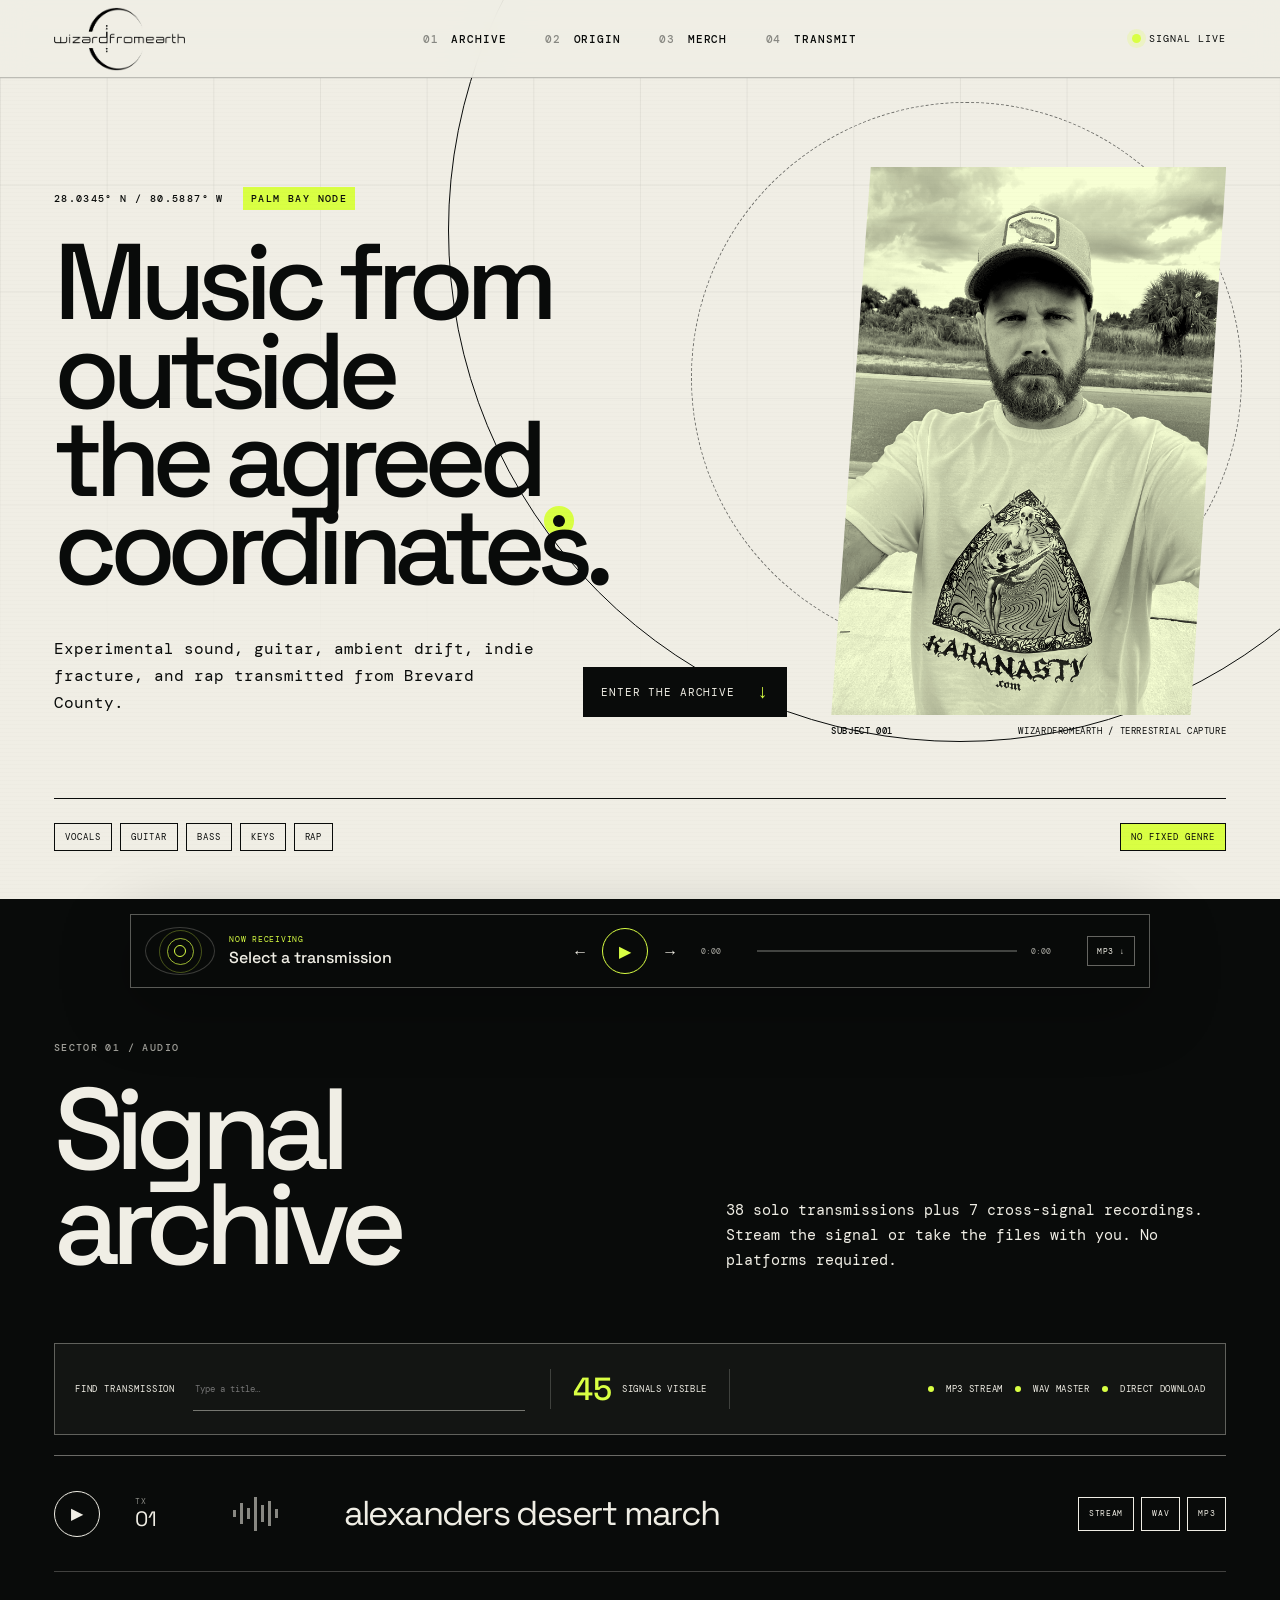
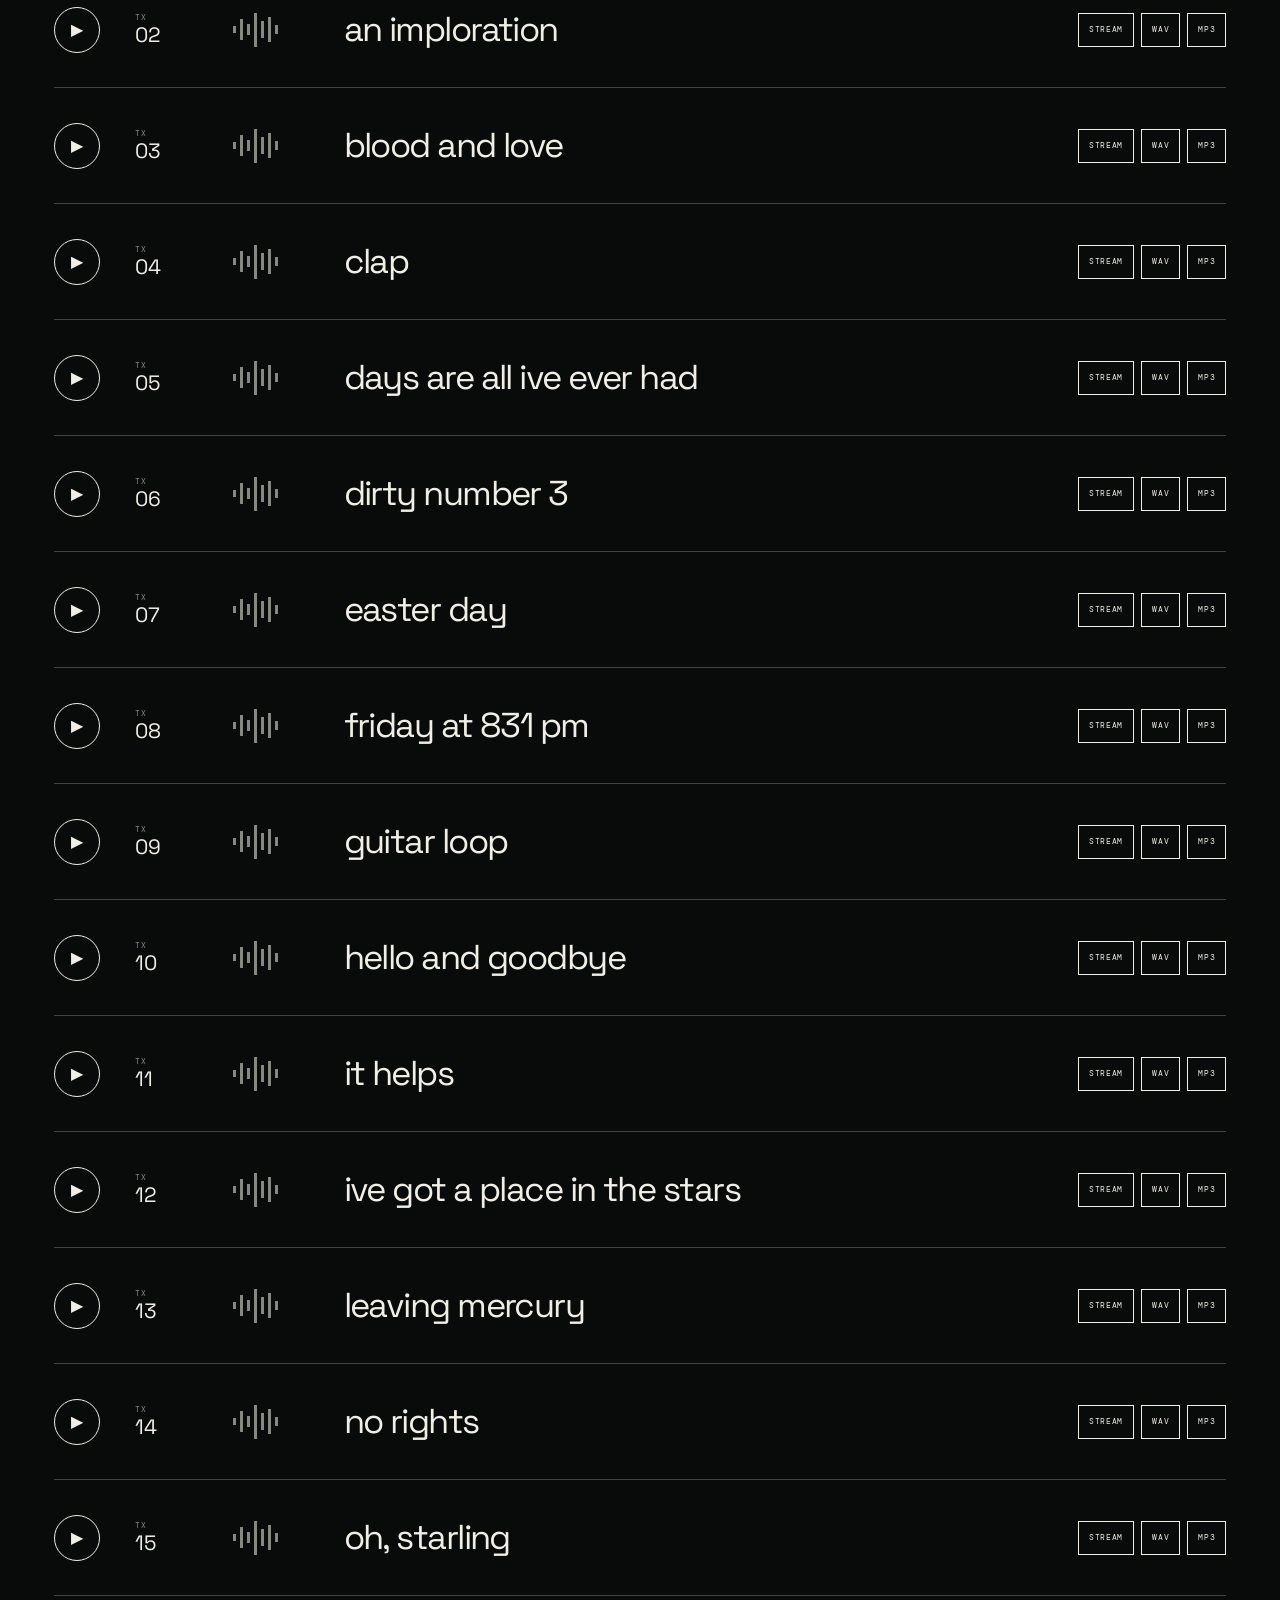
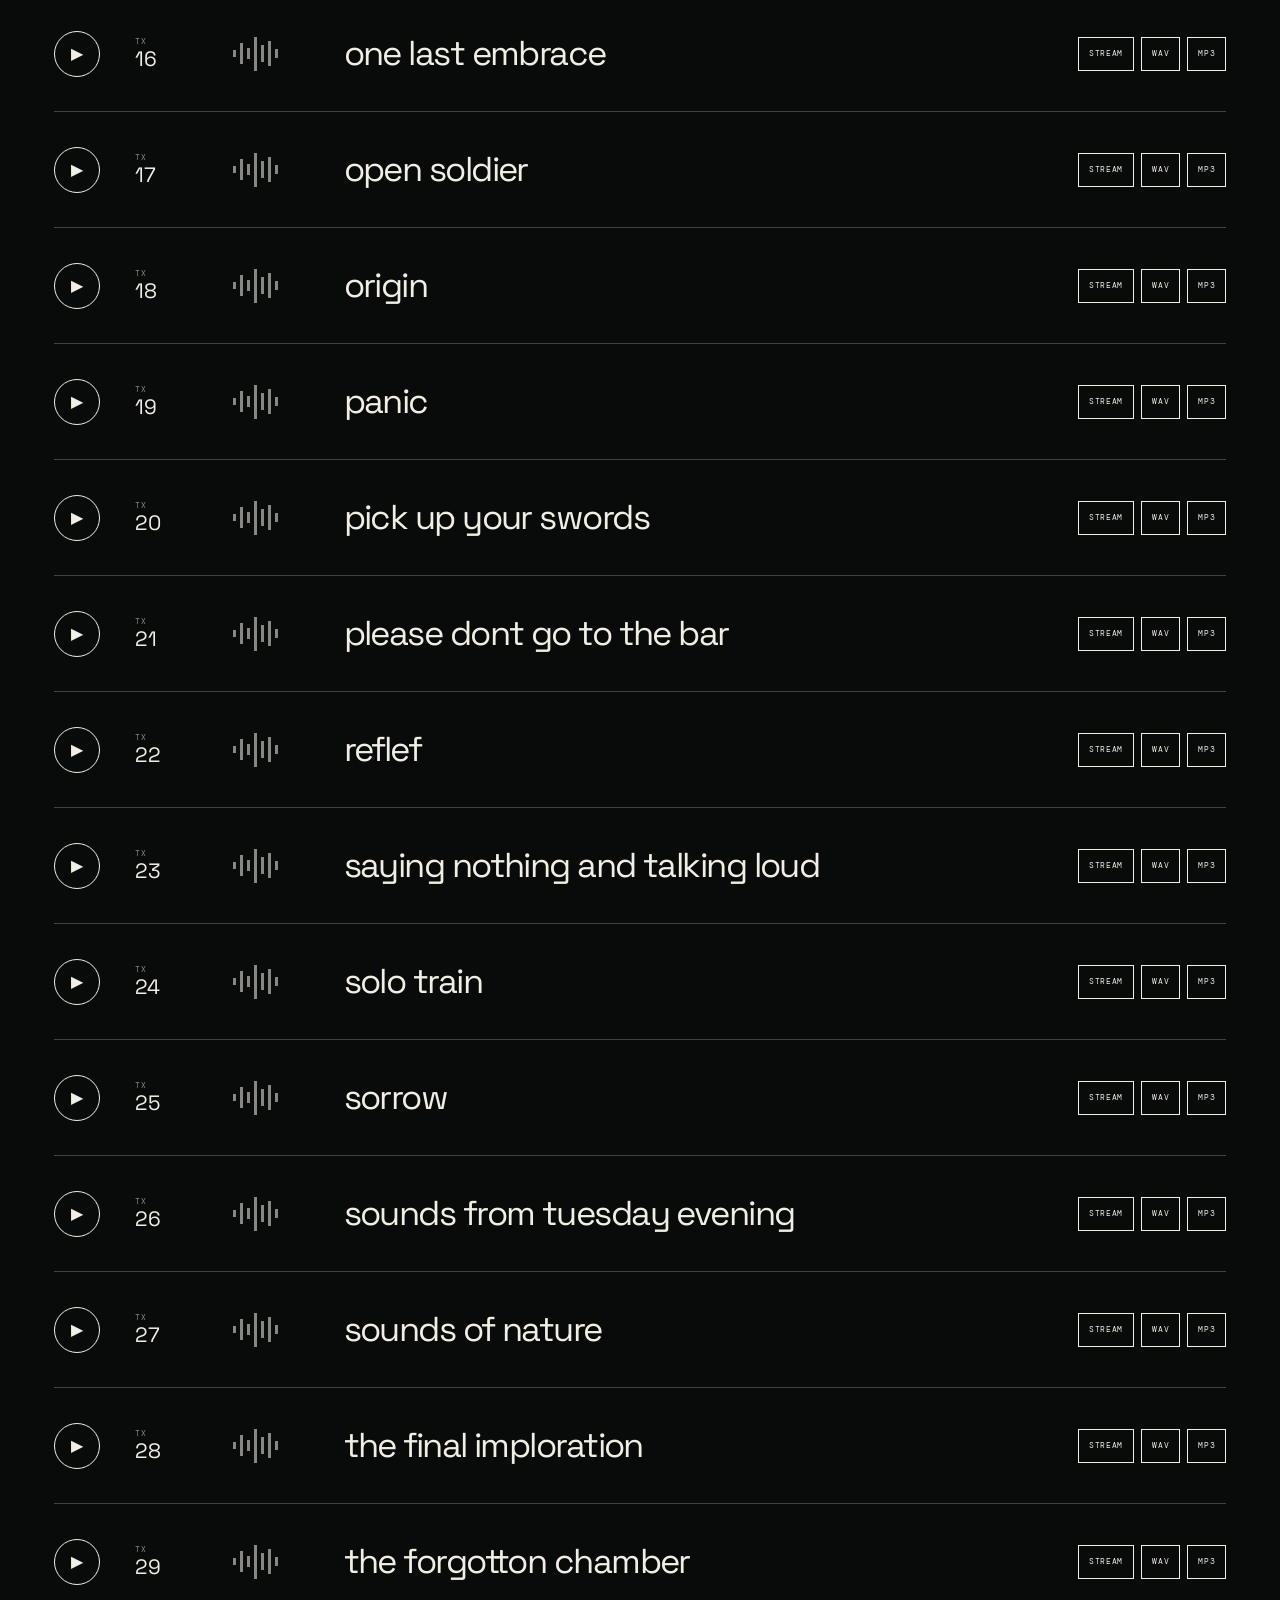
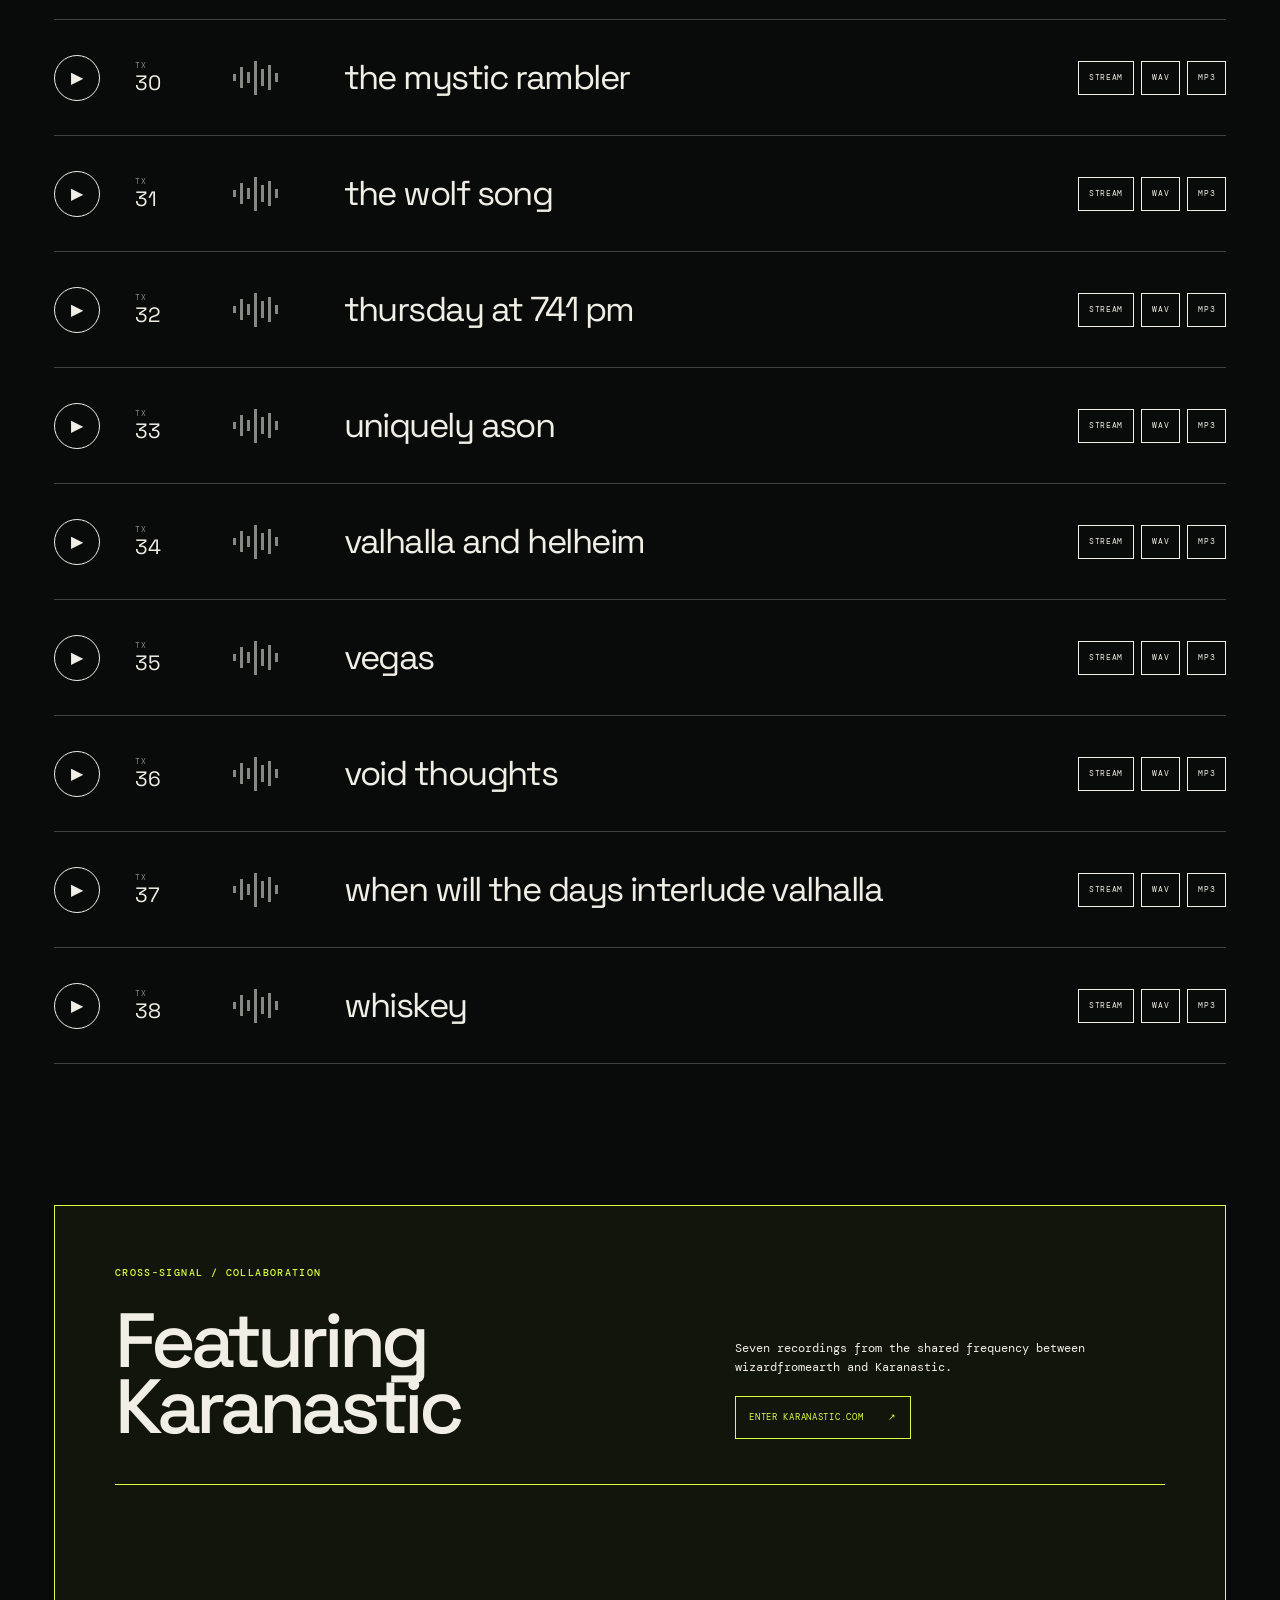
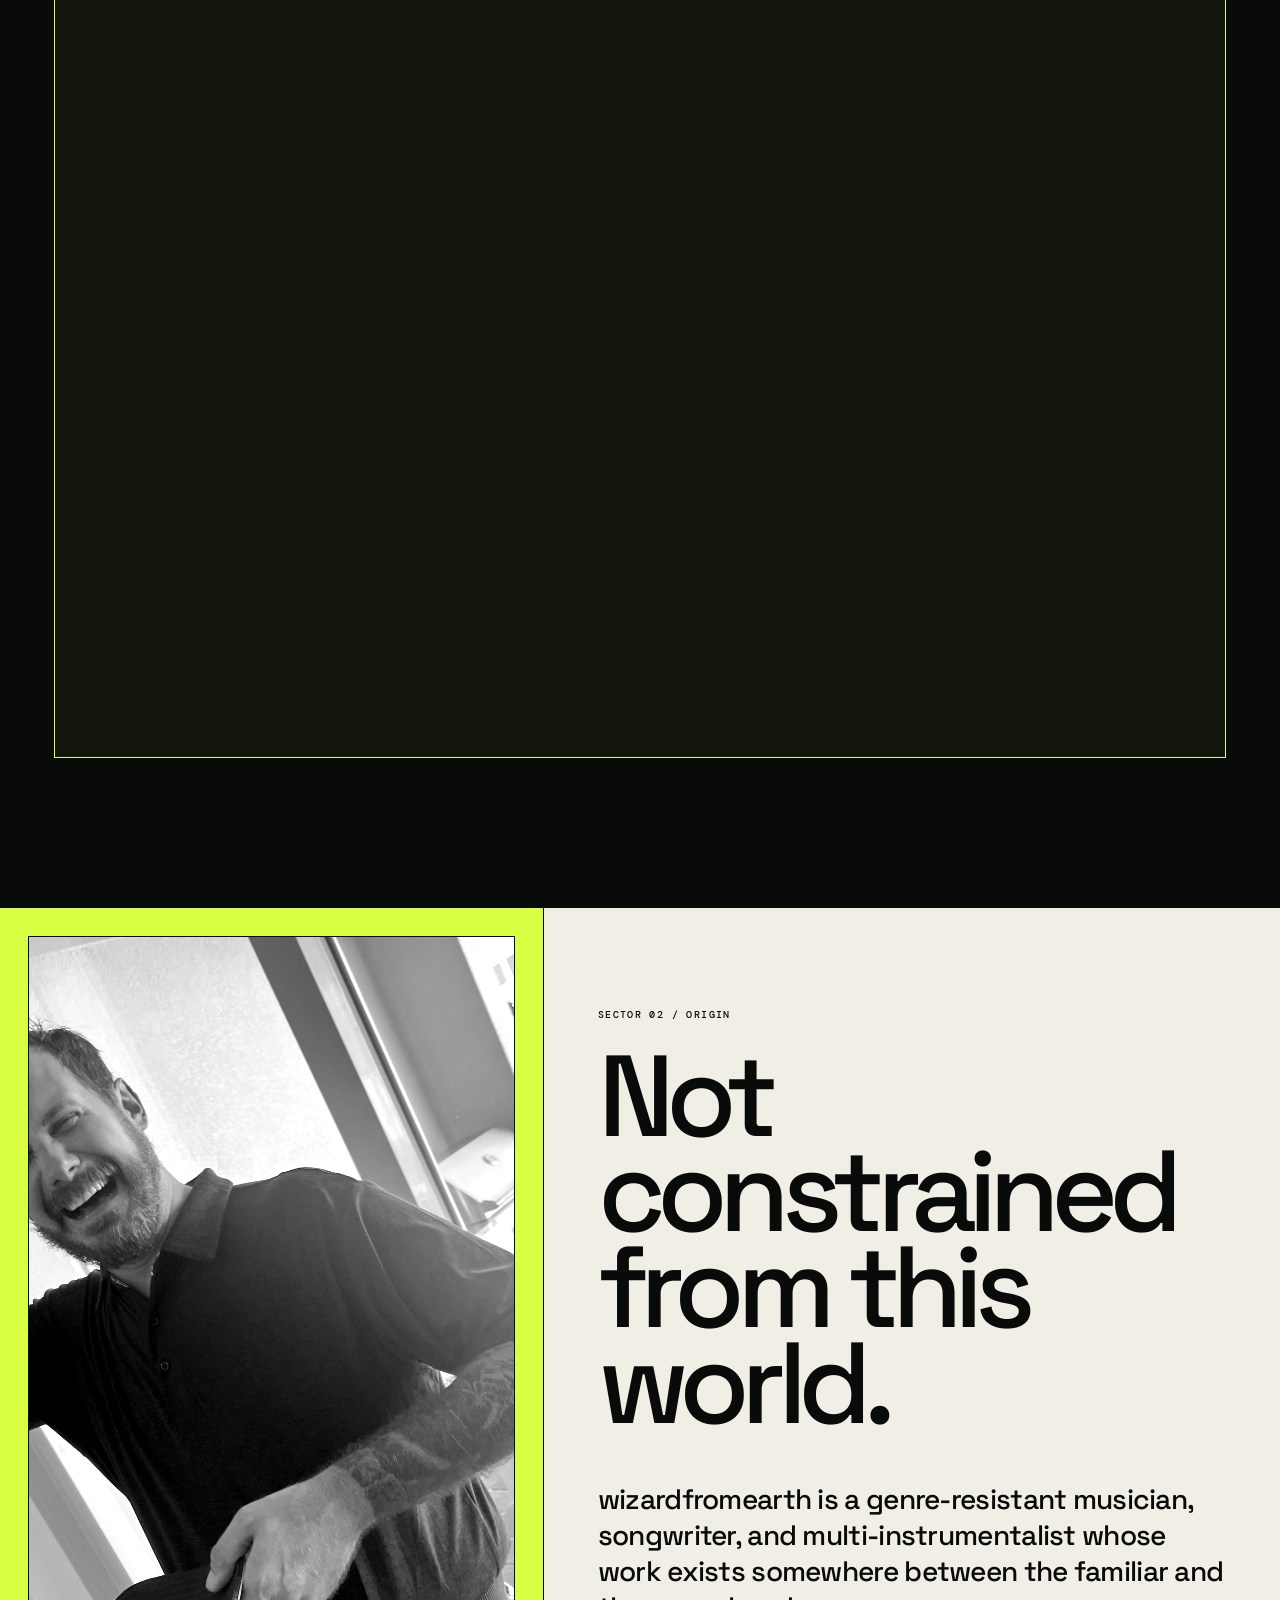
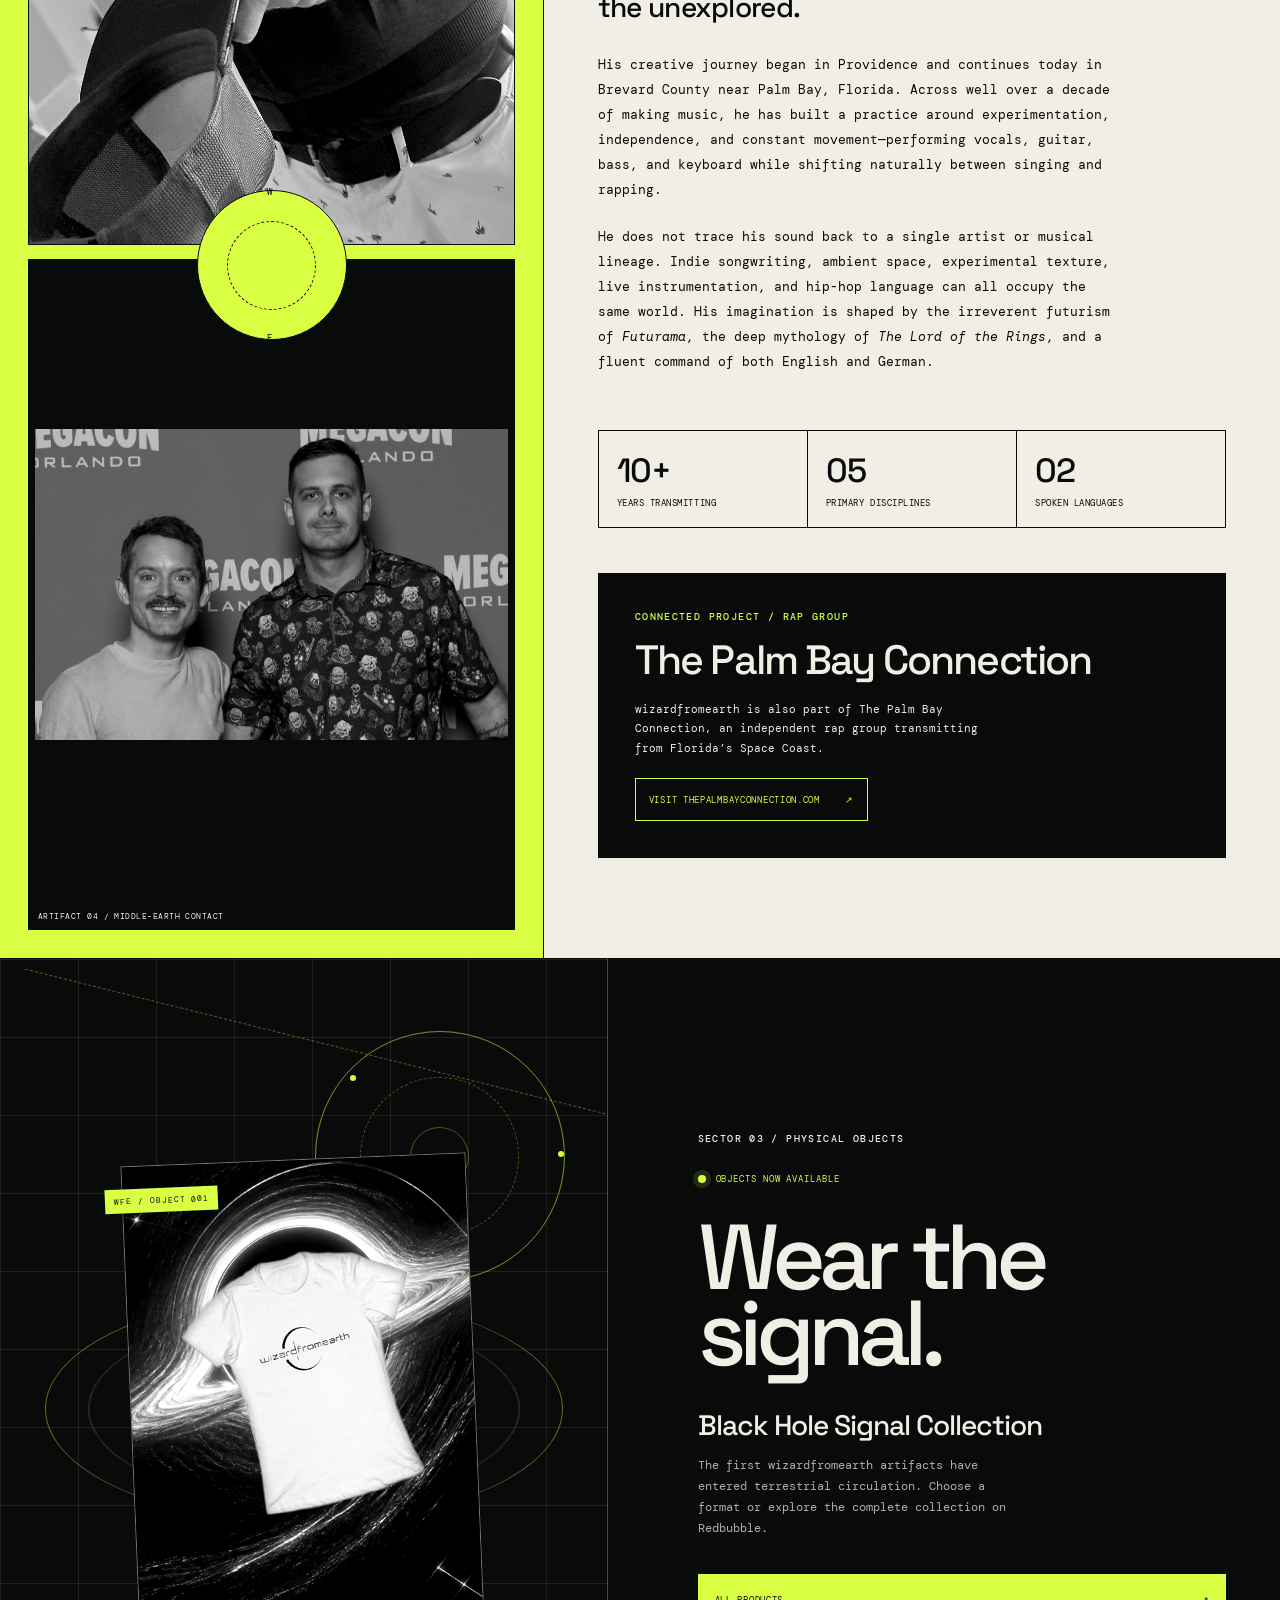
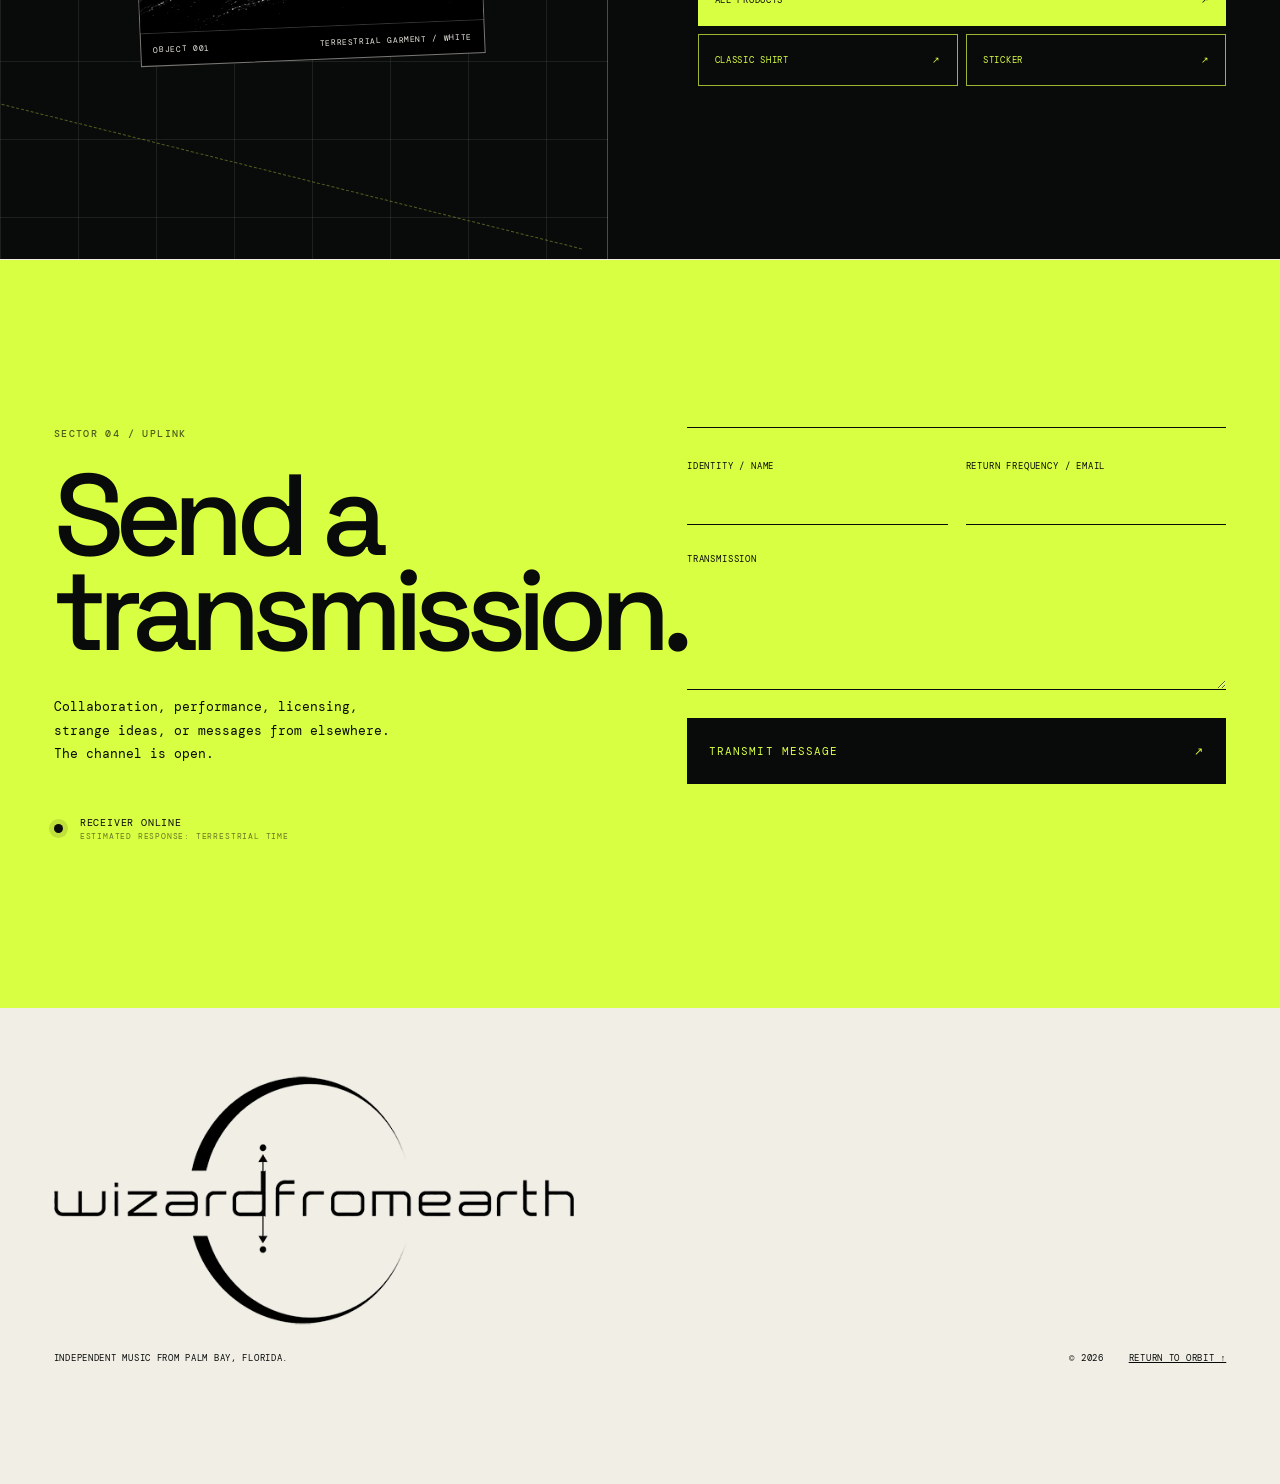
==== index.html @ 537a3ec0 "Add responsive mobile navigation" ====
<!doctype html>
<html lang="en">
<head>
  <meta charset="utf-8">
  <meta name="viewport" content="width=device-width, initial-scale=1">
  <title>wizardfromearth — Orbital Transmission Archive</title>
  <meta name="description" content="The official music archive of wizardfromearth. Stream and download experimental, indie, ambient, rock, and rap music from Palm Bay, Florida.">
  <meta name="theme-color" content="#d9ff43">
  <meta property="og:type" content="website">
  <meta property="og:title" content="wizardfromearth — Orbital Transmission Archive">
  <meta property="og:description" content="Experimental signals from Palm Bay. Stream and download the complete independent music archive.">
  <meta property="og:image" content="https://wizardfromearth.com/og.png">
  <meta property="og:image:width" content="1736">
  <meta property="og:image:height" content="906">
  <meta name="twitter:card" content="summary_large_image">
  <meta name="twitter:title" content="wizardfromearth — Orbital Transmission Archive">
  <meta name="twitter:description" content="Experimental signals from Palm Bay. Stream and download the complete independent music archive.">
  <meta name="twitter:image" content="https://wizardfromearth.com/og.png">
  <link rel="icon" href="logo/wizardfromearth-logo-blk.webp" type="image/webp">
  <link rel="preconnect" href="https://fonts.googleapis.com">
  <link rel="preconnect" href="https://fonts.gstatic.com" crossorigin>
  <link href="https://fonts.googleapis.com/css2?family=DM+Mono:wght@300;400;500&family=Space+Grotesk:wght@400;500;600&display=swap" rel="stylesheet">
  <link rel="stylesheet" href="assets/style.css?v=20260809-3">
  <script type="application/ld+json">{
  "@context": "https://schema.org",
  "@graph": [
    {
      "@type": "MusicGroup",
      "@id": "https://wizardfromearth.com/#artist",
      "name": "wizardfromearth",
      "url": "https://wizardfromearth.com",
      "logo": "https://wizardfromearth.com/logo/wizardfromearth-logo-blk.webp",
      "genre": [
        "Experimental",
        "Indie",
        "Ambient",
        "Rap",
        "Rock"
      ],
      "foundingLocation": {
        "@type": "Place",
        "name": "Providence"
      },
      "location": {
        "@type": "Place",
        "name": "Palm Bay, Florida"
      },
      "subjectOf": [
        {
          "@type": "MusicRecording",
          "name": "Alexanders Desert March",
          "url": "https://wizardfromearth.com/#track-alexanders-desert-march",
          "byArtist": {
            "@id": "https://wizardfromearth.com/#artist"
          },
          "audio": {
            "@type": "AudioObject",
            "contentUrl": "https://wizardfromearth.com/music/alexanders-desert-march.mp3",
            "encodingFormat": "audio/mpeg"
          }
        },
        {
          "@type": "MusicRecording",
          "name": "An Imploration",
          "url": "https://wizardfromearth.com/#track-an-imploration",
          "byArtist": {
            "@id": "https://wizardfromearth.com/#artist"
          },
          "audio": {
            "@type": "AudioObject",
            "contentUrl": "https://wizardfromearth.com/music/an-imploration.mp3",
            "encodingFormat": "audio/mpeg"
          }
        },
        {
          "@type": "MusicRecording",
          "name": "Blood And Love",
          "url": "https://wizardfromearth.com/#track-blood-and-love",
          "byArtist": {
            "@id": "https://wizardfromearth.com/#artist"
          },
          "audio": {
            "@type": "AudioObject",
            "contentUrl": "https://wizardfromearth.com/music/blood-and-love.mp3",
            "encodingFormat": "audio/mpeg"
          }
        },
        {
          "@type": "MusicRecording",
          "name": "Clap",
          "url": "https://wizardfromearth.com/#track-clap",
          "byArtist": {
            "@id": "https://wizardfromearth.com/#artist"
          },
          "audio": {
            "@type": "AudioObject",
            "contentUrl": "https://wizardfromearth.com/music/clap.mp3",
            "encodingFormat": "audio/mpeg"
          }
        },
        {
          "@type": "MusicRecording",
          "name": "Days Are All Ive Ever Had",
          "url": "https://wizardfromearth.com/#track-days-are-all-ive-ever-had",
          "byArtist": {
            "@id": "https://wizardfromearth.com/#artist"
          },
          "audio": {
            "@type": "AudioObject",
            "contentUrl": "https://wizardfromearth.com/music/days-are-all-ive-ever-had.mp3",
            "encodingFormat": "audio/mpeg"
          }
        },
        {
          "@type": "MusicRecording",
          "name": "Dirty Number 3",
          "url": "https://wizardfromearth.com/#track-dirty-number-3",
          "byArtist": {
            "@id": "https://wizardfromearth.com/#artist"
          },
          "audio": {
            "@type": "AudioObject",
            "contentUrl": "https://wizardfromearth.com/music/dirty-number-3.mp3",
            "encodingFormat": "audio/mpeg"
          }
        },
        {
          "@type": "MusicRecording",
          "name": "Easter Day",
          "url": "https://wizardfromearth.com/#track-easter-day",
          "byArtist": {
            "@id": "https://wizardfromearth.com/#artist"
          },
          "audio": {
            "@type": "AudioObject",
            "contentUrl": "https://wizardfromearth.com/music/easter-day.mp3",
            "encodingFormat": "audio/mpeg"
          }
        },
        {
          "@type": "MusicRecording",
          "name": "Friday At 831 Pm",
          "url": "https://wizardfromearth.com/#track-friday-at-831-pm",
          "byArtist": {
            "@id": "https://wizardfromearth.com/#artist"
          },
          "audio": {
            "@type": "AudioObject",
            "contentUrl": "https://wizardfromearth.com/music/friday-at-831-pm.mp3",
            "encodingFormat": "audio/mpeg"
          }
        },
        {
          "@type": "MusicRecording",
          "name": "Guitar Loop",
          "url": "https://wizardfromearth.com/#track-guitar-loop",
          "byArtist": {
            "@id": "https://wizardfromearth.com/#artist"
          },
          "audio": {
            "@type": "AudioObject",
            "contentUrl": "https://wizardfromearth.com/music/guitar-loop.mp3",
            "encodingFormat": "audio/mpeg"
          }
        },
        {
          "@type": "MusicRecording",
          "name": "Hello And Goodbye",
          "url": "https://wizardfromearth.com/#track-hello-and-goodbye",
          "byArtist": {
            "@id": "https://wizardfromearth.com/#artist"
          },
          "audio": {
            "@type": "AudioObject",
            "contentUrl": "https://wizardfromearth.com/music/hello-and-goodbye.mp3",
            "encodingFormat": "audio/mpeg"
          }
        },
        {
          "@type": "MusicRecording",
          "name": "It Helps",
          "url": "https://wizardfromearth.com/#track-it-helps-masterchannel",
          "byArtist": {
            "@id": "https://wizardfromearth.com/#artist"
          },
          "audio": {
            "@type": "AudioObject",
            "contentUrl": "https://wizardfromearth.com/music/it-helps_Masterchannel.mp3",
            "encodingFormat": "audio/mpeg"
          }
        },
        {
          "@type": "MusicRecording",
          "name": "Ive Got A Place In The Stars",
          "url": "https://wizardfromearth.com/#track-ive-got-a-place-in-the-stars",
          "byArtist": {
            "@id": "https://wizardfromearth.com/#artist"
          },
          "audio": {
            "@type": "AudioObject",
            "contentUrl": "https://wizardfromearth.com/music/ive-got-a-place-in-the-stars.mp3",
            "encodingFormat": "audio/mpeg"
          }
        },
        {
          "@type": "MusicRecording",
          "name": "Leaving Mercury",
          "url": "https://wizardfromearth.com/#track-leaving-mercury",
          "byArtist": {
            "@id": "https://wizardfromearth.com/#artist"
          },
          "audio": {
            "@type": "AudioObject",
            "contentUrl": "https://wizardfromearth.com/music/leaving-mercury.mp3",
            "encodingFormat": "audio/mpeg"
          }
        },
        {
          "@type": "MusicRecording",
          "name": "No Rights",
          "url": "https://wizardfromearth.com/#track-no-rights",
          "byArtist": {
            "@id": "https://wizardfromearth.com/#artist"
          },
          "audio": {
            "@type": "AudioObject",
            "contentUrl": "https://wizardfromearth.com/music/no-rights.mp3",
            "encodingFormat": "audio/mpeg"
          }
        },
        {
          "@type": "MusicRecording",
          "name": "Oh, Starling",
          "url": "https://wizardfromearth.com/#track-oh-starling",
          "byArtist": {
            "@id": "https://wizardfromearth.com/#artist"
          },
          "audio": {
            "@type": "AudioObject",
            "contentUrl": "https://wizardfromearth.com/music/oh_starling.mp3",
            "encodingFormat": "audio/mpeg"
          }
        },
        {
          "@type": "MusicRecording",
          "name": "One Last Embrace",
          "url": "https://wizardfromearth.com/#track-one-last-embrace",
          "byArtist": {
            "@id": "https://wizardfromearth.com/#artist"
          },
          "audio": {
            "@type": "AudioObject",
            "contentUrl": "https://wizardfromearth.com/music/one-last-embrace.mp3",
            "encodingFormat": "audio/mpeg"
          }
        },
        {
          "@type": "MusicRecording",
          "name": "Open Soldier",
          "url": "https://wizardfromearth.com/#track-open-soldier",
          "byArtist": {
            "@id": "https://wizardfromearth.com/#artist"
          },
          "audio": {
            "@type": "AudioObject",
            "contentUrl": "https://wizardfromearth.com/music/open-soldier.mp3",
            "encodingFormat": "audio/mpeg"
          }
        },
        {
          "@type": "MusicRecording",
          "name": "Origin",
          "url": "https://wizardfromearth.com/#track-origin",
          "byArtist": {
            "@id": "https://wizardfromearth.com/#artist"
          },
          "audio": {
            "@type": "AudioObject",
            "contentUrl": "https://wizardfromearth.com/music/origin.mp3",
            "encodingFormat": "audio/mpeg"
          }
        },
        {
          "@type": "MusicRecording",
          "name": "Panic",
          "url": "https://wizardfromearth.com/#track-panic",
          "byArtist": {
            "@id": "https://wizardfromearth.com/#artist"
          },
          "audio": {
            "@type": "AudioObject",
            "contentUrl": "https://wizardfromearth.com/music/panic.mp3",
            "encodingFormat": "audio/mpeg"
          }
        },
        {
          "@type": "MusicRecording",
          "name": "Pick Up Your Swords",
          "url": "https://wizardfromearth.com/#track-pick-up-your-swords",
          "byArtist": {
            "@id": "https://wizardfromearth.com/#artist"
          },
          "audio": {
            "@type": "AudioObject",
            "contentUrl": "https://wizardfromearth.com/music/pick-up-your-swords.mp3",
            "encodingFormat": "audio/mpeg"
          }
        },
        {
          "@type": "MusicRecording",
          "name": "Please Dont Go To The Bar",
          "url": "https://wizardfromearth.com/#track-please-dont-go-to-the-bar",
          "byArtist": {
            "@id": "https://wizardfromearth.com/#artist"
          },
          "audio": {
            "@type": "AudioObject",
            "contentUrl": "https://wizardfromearth.com/music/please-dont-go-to-the-bar.mp3",
            "encodingFormat": "audio/mpeg"
          }
        },
        {
          "@type": "MusicRecording",
          "name": "Reflef",
          "url": "https://wizardfromearth.com/#track-reflef",
          "byArtist": {
            "@id": "https://wizardfromearth.com/#artist"
          },
          "audio": {
            "@type": "AudioObject",
            "contentUrl": "https://wizardfromearth.com/music/reflef.mp3",
            "encodingFormat": "audio/mpeg"
          }
        },
        {
          "@type": "MusicRecording",
          "name": "Saying Nothing And Talking Loud",
          "url": "https://wizardfromearth.com/#track-saying-nothing-and-talking-loud",
          "byArtist": {
            "@id": "https://wizardfromearth.com/#artist"
          },
          "audio": {
            "@type": "AudioObject",
            "contentUrl": "https://wizardfromearth.com/music/saying-nothing-and-talking-loud.mp3",
            "encodingFormat": "audio/mpeg"
          }
        },
        {
          "@type": "MusicRecording",
          "name": "Solo Train",
          "url": "https://wizardfromearth.com/#track-solo-train",
          "byArtist": {
            "@id": "https://wizardfromearth.com/#artist"
          },
          "audio": {
            "@type": "AudioObject",
            "contentUrl": "https://wizardfromearth.com/music/solo-train.mp3",
            "encodingFormat": "audio/mpeg"
          }
        },
        {
          "@type": "MusicRecording",
          "name": "Sorrow",
          "url": "https://wizardfromearth.com/#track-sorrow",
          "byArtist": {
            "@id": "https://wizardfromearth.com/#artist"
          },
          "audio": {
            "@type": "AudioObject",
            "contentUrl": "https://wizardfromearth.com/music/sorrow.mp3",
            "encodingFormat": "audio/mpeg"
          }
        },
        {
          "@type": "MusicRecording",
          "name": "Sounds From Tuesday Evening",
          "url": "https://wizardfromearth.com/#track-sounds-from-tuesday-evening",
          "byArtist": {
            "@id": "https://wizardfromearth.com/#artist"
          },
          "audio": {
            "@type": "AudioObject",
            "contentUrl": "https://wizardfromearth.com/music/sounds-from-tuesday-evening.mp3",
            "encodingFormat": "audio/mpeg"
          }
        },
        {
          "@type": "MusicRecording",
          "name": "Sounds Of Nature",
          "url": "https://wizardfromearth.com/#track-sounds-of-nature",
          "byArtist": {
            "@id": "https://wizardfromearth.com/#artist"
          },
          "audio": {
            "@type": "AudioObject",
            "contentUrl": "https://wizardfromearth.com/music/sounds-of-nature.mp3",
            "encodingFormat": "audio/mpeg"
          }
        },
        {
          "@type": "MusicRecording",
          "name": "The Final Imploration",
          "url": "https://wizardfromearth.com/#track-the-final-imploration",
          "byArtist": {
            "@id": "https://wizardfromearth.com/#artist"
          },
          "audio": {
            "@type": "AudioObject",
            "contentUrl": "https://wizardfromearth.com/music/the-final-imploration.mp3",
            "encodingFormat": "audio/mpeg"
          }
        },
        {
          "@type": "MusicRecording",
          "name": "The Forgotton Chamber",
          "url": "https://wizardfromearth.com/#track-the-forgotton-chamber",
          "byArtist": {
            "@id": "https://wizardfromearth.com/#artist"
          },
          "audio": {
            "@type": "AudioObject",
            "contentUrl": "https://wizardfromearth.com/music/the-forgotton-chamber.mp3",
            "encodingFormat": "audio/mpeg"
          }
        },
        {
          "@type": "MusicRecording",
          "name": "The Mystic Rambler",
          "url": "https://wizardfromearth.com/#track-the-mystic-rambler",
          "byArtist": {
            "@id": "https://wizardfromearth.com/#artist"
          },
          "audio": {
            "@type": "AudioObject",
            "contentUrl": "https://wizardfromearth.com/music/the-mystic-rambler.mp3",
            "encodingFormat": "audio/mpeg"
          }
        },
        {
          "@type": "MusicRecording",
          "name": "The Wolf Song",
          "url": "https://wizardfromearth.com/#track-the-wolf-song",
          "byArtist": {
            "@id": "https://wizardfromearth.com/#artist"
          },
          "audio": {
            "@type": "AudioObject",
            "contentUrl": "https://wizardfromearth.com/music/the-wolf-song.mp3",
            "encodingFormat": "audio/mpeg"
          }
        },
        {
          "@type": "MusicRecording",
          "name": "Thursday At 741 Pm",
          "url": "https://wizardfromearth.com/#track-thursday-at-741-pm",
          "byArtist": {
            "@id": "https://wizardfromearth.com/#artist"
          },
          "audio": {
            "@type": "AudioObject",
            "contentUrl": "https://wizardfromearth.com/music/thursday-at-741-pm.mp3",
            "encodingFormat": "audio/mpeg"
          }
        },
        {
          "@type": "MusicRecording",
          "name": "Uniquely Ason",
          "url": "https://wizardfromearth.com/#track-uniquely-ason",
          "byArtist": {
            "@id": "https://wizardfromearth.com/#artist"
          },
          "audio": {
            "@type": "AudioObject",
            "contentUrl": "https://wizardfromearth.com/music/uniquely-ason.mp3",
            "encodingFormat": "audio/mpeg"
          }
        },
        {
          "@type": "MusicRecording",
          "name": "Valhalla And Helheim",
          "url": "https://wizardfromearth.com/#track-valhalla-and-helheim",
          "byArtist": {
            "@id": "https://wizardfromearth.com/#artist"
          },
          "audio": {
            "@type": "AudioObject",
            "contentUrl": "https://wizardfromearth.com/music/valhalla-and-helheim.mp3",
            "encodingFormat": "audio/mpeg"
          }
        },
        {
          "@type": "MusicRecording",
          "name": "Vegas",
          "url": "https://wizardfromearth.com/#track-vegas",
          "byArtist": {
            "@id": "https://wizardfromearth.com/#artist"
          },
          "audio": {
            "@type": "AudioObject",
            "contentUrl": "https://wizardfromearth.com/music/vegas.mp3",
            "encodingFormat": "audio/mpeg"
          }
        },
        {
          "@type": "MusicRecording",
          "name": "Void Thoughts",
          "url": "https://wizardfromearth.com/#track-void-thoughts",
          "byArtist": {
            "@id": "https://wizardfromearth.com/#artist"
          },
          "audio": {
            "@type": "AudioObject",
            "contentUrl": "https://wizardfromearth.com/music/void-thoughts.mp3",
            "encodingFormat": "audio/mpeg"
          }
        },
        {
          "@type": "MusicRecording",
          "name": "When Will The Days Interlude Valhalla",
          "url": "https://wizardfromearth.com/#track-when-will-the-days-interlude-valhalla",
          "byArtist": {
            "@id": "https://wizardfromearth.com/#artist"
          },
          "audio": {
            "@type": "AudioObject",
            "contentUrl": "https://wizardfromearth.com/music/when-will-the-days-interlude-valhalla.mp3",
            "encodingFormat": "audio/mpeg"
          }
        },
        {
          "@type": "MusicRecording",
          "name": "Whiskey",
          "url": "https://wizardfromearth.com/#track-whiskey",
          "byArtist": {
            "@id": "https://wizardfromearth.com/#artist"
          },
          "audio": {
            "@type": "AudioObject",
            "contentUrl": "https://wizardfromearth.com/music/whiskey.mp3",
            "encodingFormat": "audio/mpeg"
          }
        },
        {
          "@type": "MusicRecording",
          "name": "Back To The Heart",
          "url": "https://wizardfromearth.com/#track-karanastic-back-to-the-heart",
          "byArtist": [
            {
              "@id": "https://wizardfromearth.com/#artist"
            },
            {
              "@type": "Person",
              "name": "Karanastic",
              "url": "https://karanastic.com/"
            }
          ],
          "audio": {
            "@type": "AudioObject",
            "contentUrl": "https://wizardfromearth.com/music/featuring-karanastic/back-to-the-heart.mp3",
            "encodingFormat": "audio/mpeg"
          }
        },
        {
          "@type": "MusicRecording",
          "name": "Made Man",
          "url": "https://wizardfromearth.com/#track-karanastic-made-man",
          "byArtist": [
            {
              "@id": "https://wizardfromearth.com/#artist"
            },
            {
              "@type": "Person",
              "name": "Karanastic",
              "url": "https://karanastic.com/"
            }
          ],
          "audio": {
            "@type": "AudioObject",
            "contentUrl": "https://wizardfromearth.com/music/featuring-karanastic/made-man.mp3",
            "encodingFormat": "audio/mpeg"
          }
        },
        {
          "@type": "MusicRecording",
          "name": "Riot In The Streets",
          "url": "https://wizardfromearth.com/#track-karanastic-riot-in-the-streets",
          "byArtist": [
            {
              "@id": "https://wizardfromearth.com/#artist"
            },
            {
              "@type": "Person",
              "name": "Karanastic",
              "url": "https://karanastic.com/"
            }
          ],
          "audio": {
            "@type": "AudioObject",
            "contentUrl": "https://wizardfromearth.com/music/featuring-karanastic/riot-in-the-streets.mp3",
            "encodingFormat": "audio/mpeg"
          }
        },
        {
          "@type": "MusicRecording",
          "name": "The Karanastics Pt 2",
          "url": "https://wizardfromearth.com/#track-karanastic-the-karanastics-pt-2",
          "byArtist": [
            {
              "@id": "https://wizardfromearth.com/#artist"
            },
            {
              "@type": "Person",
              "name": "Karanastic",
              "url": "https://karanastic.com/"
            }
          ],
          "audio": {
            "@type": "AudioObject",
            "contentUrl": "https://wizardfromearth.com/music/featuring-karanastic/the-karanastics-pt-2.mp3",
            "encodingFormat": "audio/mpeg"
          }
        },
        {
          "@type": "MusicRecording",
          "name": "The Karanastics",
          "url": "https://wizardfromearth.com/#track-karanastic-the-karanastics",
          "byArtist": [
            {
              "@id": "https://wizardfromearth.com/#artist"
            },
            {
              "@type": "Person",
              "name": "Karanastic",
              "url": "https://karanastic.com/"
            }
          ],
          "audio": {
            "@type": "AudioObject",
            "contentUrl": "https://wizardfromearth.com/music/featuring-karanastic/the-karanastics.mp3",
            "encodingFormat": "audio/mpeg"
          }
        },
        {
          "@type": "MusicRecording",
          "name": "The Nightcrawler",
          "url": "https://wizardfromearth.com/#track-karanastic-the-nightcrawler",
          "byArtist": [
            {
              "@id": "https://wizardfromearth.com/#artist"
            },
            {
              "@type": "Person",
              "name": "Karanastic",
              "url": "https://karanastic.com/"
            }
          ],
          "audio": {
            "@type": "AudioObject",
            "contentUrl": "https://wizardfromearth.com/music/featuring-karanastic/the-nightcrawler.mp3",
            "encodingFormat": "audio/mpeg"
          }
        },
        {
          "@type": "MusicRecording",
          "name": "Visions Of Fire",
          "url": "https://wizardfromearth.com/#track-karanastic-visions-of-fire",
          "byArtist": [
            {
              "@id": "https://wizardfromearth.com/#artist"
            },
            {
              "@type": "Person",
              "name": "Karanastic",
              "url": "https://karanastic.com/"
            }
          ],
          "audio": {
            "@type": "AudioObject",
            "contentUrl": "https://wizardfromearth.com/music/featuring-karanastic/visions-of-fire.mp3",
            "encodingFormat": "audio/mpeg"
          }
        }
      ]
    },
    {
      "@type": "WebSite",
      "url": "https://wizardfromearth.com",
      "name": "wizardfromearth — Orbital Transmission Archive",
      "inLanguage": "en-US"
    }
  ]
}</script>
</head>
<body>
  <a class="skip-link" href="#archive">Skip to the music archive</a>

  <header class="site-header">
    <a class="brand" href="#top" aria-label="wizardfromearth home">
      <img src="logo/wizardfromearth-logo-blk.webp" alt="wizardfromearth" width="640" height="180">
    </a>
    <nav id="primary-nav" aria-label="Primary navigation">
      <a href="#archive"><span>01</span> Archive</a>
      <a href="#origin"><span>02</span> Origin</a>
      <a href="#merch"><span>03</span> Merch</a>
      <a href="#transmit"><span>04</span> Transmit</a>
    </nav>
    <button class="menu-toggle" id="menu-toggle" type="button" aria-controls="primary-nav" aria-expanded="false" aria-label="Open navigation">
      <span></span><span></span><span></span>
    </button>
    <div class="header-status"><i></i> Signal live</div>
  </header>

  <main id="top">
    <section class="hero" aria-labelledby="hero-title">
      <div class="hero__grid" aria-hidden="true"></div>
      <div class="hero__orbit hero__orbit--outer" aria-hidden="true"></div>
      <div class="hero__orbit hero__orbit--inner" aria-hidden="true"></div>
      <div class="hero__copy">
        <p class="coordinate">28.0345° N / 80.5887° W <span>PALM BAY NODE</span></p>
        <h1 id="hero-title">Music from outside the agreed coordinates.</h1>
        <div class="hero__intro">
          <p>Experimental sound, guitar, ambient drift, indie fracture, and rap transmitted from Brevard County.</p>
          <a href="#archive">Enter the archive <span aria-hidden="true">↓</span></a>
        </div>
      </div>
      <figure class="hero__portrait">
        <div class="hero__photo-wrap">
          <img src="photos/wfe-03.webp" alt="wizardfromearth in Palm Bay, Florida" width="1512" height="2016">
        </div>
        <figcaption><span>SUBJECT 001</span> wizardfromearth / terrestrial capture</figcaption>
      </figure>
      <div class="hero__telemetry" aria-label="Artist disciplines">
        <span>VOCALS</span><span>GUITAR</span><span>BASS</span><span>KEYS</span><span>RAP</span><span>NO FIXED GENRE</span>
      </div>
    </section>

    <section class="archive" id="archive" aria-labelledby="archive-title">
      <header class="section-head">
        <div>
          <p class="section-code">SECTOR 01 / AUDIO</p>
          <h2 id="archive-title">Signal archive</h2>
        </div>
        <p class="section-intro">38 solo transmissions plus 7 cross-signal recordings. Stream the signal or take the files with you. No platforms required.</p>
      </header>

      <div class="archive-console">
        <label class="search-control">
          <span>Find transmission</span>
          <input id="track-search" type="search" placeholder="Type a title…" autocomplete="off">
        </label>
        <div class="archive-readout">
          <span id="visible-count">45</span>
          <small>signals visible</small>
        </div>
        <div class="archive-legend"><i></i> MP3 stream <i></i> WAV master <i></i> direct download</div>
      </div>

      <div class="track-list" id="track-list">
        <article class="track" id="track-alexanders-desert-march" data-index="0" data-search="alexanders desert march">
      <button class="track__play" type="button" data-play="0" aria-label="Play Alexanders Desert March">
        <span class="track__play-idle" aria-hidden="true">▶</span>
        <span class="track__play-live" aria-hidden="true">Ⅱ</span>
      </button>
      <div class="track__number"><span>TX</span>01</div>
      <div class="track__signal"><span aria-hidden="true"></span><span aria-hidden="true"></span><span aria-hidden="true"></span><span aria-hidden="true"></span><span aria-hidden="true"></span><span aria-hidden="true"></span><span aria-hidden="true"></span></div>
      <h3>Alexanders Desert March</h3>
      <div class="track__actions">
        <button type="button" data-play="0">Stream</button>
        <a href="music/alexanders-desert-march.wav" download>WAV</a>
        <a href="music/alexanders-desert-march.mp3" download>MP3</a>
      </div>
    </article>
<article class="track" id="track-an-imploration" data-index="1" data-search="an imploration">
      <button class="track__play" type="button" data-play="1" aria-label="Play An Imploration">
        <span class="track__play-idle" aria-hidden="true">▶</span>
        <span class="track__play-live" aria-hidden="true">Ⅱ</span>
      </button>
      <div class="track__number"><span>TX</span>02</div>
      <div class="track__signal"><span aria-hidden="true"></span><span aria-hidden="true"></span><span aria-hidden="true"></span><span aria-hidden="true"></span><span aria-hidden="true"></span><span aria-hidden="true"></span><span aria-hidden="true"></span></div>
      <h3>An Imploration</h3>
      <div class="track__actions">
        <button type="button" data-play="1">Stream</button>
        <a href="music/an-imploration.wav" download>WAV</a>
        <a href="music/an-imploration.mp3" download>MP3</a>
      </div>
    </article>
<article class="track" id="track-blood-and-love" data-index="2" data-search="blood and love">
      <button class="track__play" type="button" data-play="2" aria-label="Play Blood And Love">
        <span class="track__play-idle" aria-hidden="true">▶</span>
        <span class="track__play-live" aria-hidden="true">Ⅱ</span>
      </button>
      <div class="track__number"><span>TX</span>03</div>
      <div class="track__signal"><span aria-hidden="true"></span><span aria-hidden="true"></span><span aria-hidden="true"></span><span aria-hidden="true"></span><span aria-hidden="true"></span><span aria-hidden="true"></span><span aria-hidden="true"></span></div>
      <h3>Blood And Love</h3>
      <div class="track__actions">
        <button type="button" data-play="2">Stream</button>
        <a href="music/blood-and-love.wav" download>WAV</a>
        <a href="music/blood-and-love.mp3" download>MP3</a>
      </div>
    </article>
<article class="track" id="track-clap" data-index="3" data-search="clap">
      <button class="track__play" type="button" data-play="3" aria-label="Play Clap">
        <span class="track__play-idle" aria-hidden="true">▶</span>
        <span class="track__play-live" aria-hidden="true">Ⅱ</span>
      </button>
      <div class="track__number"><span>TX</span>04</div>
      <div class="track__signal"><span aria-hidden="true"></span><span aria-hidden="true"></span><span aria-hidden="true"></span><span aria-hidden="true"></span><span aria-hidden="true"></span><span aria-hidden="true"></span><span aria-hidden="true"></span></div>
      <h3>Clap</h3>
      <div class="track__actions">
        <button type="button" data-play="3">Stream</button>
        <a href="music/clap.wav" download>WAV</a>
        <a href="music/clap.mp3" download>MP3</a>
      </div>
    </article>
<article class="track" id="track-days-are-all-ive-ever-had" data-index="4" data-search="days are all ive ever had">
      <button class="track__play" type="button" data-play="4" aria-label="Play Days Are All Ive Ever Had">
        <span class="track__play-idle" aria-hidden="true">▶</span>
        <span class="track__play-live" aria-hidden="true">Ⅱ</span>
      </button>
      <div class="track__number"><span>TX</span>05</div>
      <div class="track__signal"><span aria-hidden="true"></span><span aria-hidden="true"></span><span aria-hidden="true"></span><span aria-hidden="true"></span><span aria-hidden="true"></span><span aria-hidden="true"></span><span aria-hidden="true"></span></div>
      <h3>Days Are All Ive Ever Had</h3>
      <div class="track__actions">
        <button type="button" data-play="4">Stream</button>
        <a href="music/days-are-all-ive-ever-had.wav" download>WAV</a>
        <a href="music/days-are-all-ive-ever-had.mp3" download>MP3</a>
      </div>
    </article>
<article class="track" id="track-dirty-number-3" data-index="5" data-search="dirty number 3">
      <button class="track__play" type="button" data-play="5" aria-label="Play Dirty Number 3">
        <span class="track__play-idle" aria-hidden="true">▶</span>
        <span class="track__play-live" aria-hidden="true">Ⅱ</span>
      </button>
      <div class="track__number"><span>TX</span>06</div>
      <div class="track__signal"><span aria-hidden="true"></span><span aria-hidden="true"></span><span aria-hidden="true"></span><span aria-hidden="true"></span><span aria-hidden="true"></span><span aria-hidden="true"></span><span aria-hidden="true"></span></div>
      <h3>Dirty Number 3</h3>
      <div class="track__actions">
        <button type="button" data-play="5">Stream</button>
        <a href="music/dirty-number-3.wav" download>WAV</a>
        <a href="music/dirty-number-3.mp3" download>MP3</a>
      </div>
    </article>
<article class="track" id="track-easter-day" data-index="6" data-search="easter day">
      <button class="track__play" type="button" data-play="6" aria-label="Play Easter Day">
        <span class="track__play-idle" aria-hidden="true">▶</span>
        <span class="track__play-live" aria-hidden="true">Ⅱ</span>
      </button>
      <div class="track__number"><span>TX</span>07</div>
      <div class="track__signal"><span aria-hidden="true"></span><span aria-hidden="true"></span><span aria-hidden="true"></span><span aria-hidden="true"></span><span aria-hidden="true"></span><span aria-hidden="true"></span><span aria-hidden="true"></span></div>
      <h3>Easter Day</h3>
      <div class="track__actions">
        <button type="button" data-play="6">Stream</button>
        <a href="music/easter-day.wav" download>WAV</a>
        <a href="music/easter-day.mp3" download>MP3</a>
      </div>
    </article>
<article class="track" id="track-friday-at-831-pm" data-index="7" data-search="friday at 831 pm">
      <button class="track__play" type="button" data-play="7" aria-label="Play Friday At 831 Pm">
        <span class="track__play-idle" aria-hidden="true">▶</span>
        <span class="track__play-live" aria-hidden="true">Ⅱ</span>
      </button>
      <div class="track__number"><span>TX</span>08</div>
      <div class="track__signal"><span aria-hidden="true"></span><span aria-hidden="true"></span><span aria-hidden="true"></span><span aria-hidden="true"></span><span aria-hidden="true"></span><span aria-hidden="true"></span><span aria-hidden="true"></span></div>
      <h3>Friday At 831 Pm</h3>
      <div class="track__actions">
        <button type="button" data-play="7">Stream</button>
        <a href="music/friday-at-831-pm.wav" download>WAV</a>
        <a href="music/friday-at-831-pm.mp3" download>MP3</a>
      </div>
    </article>
<article class="track" id="track-guitar-loop" data-index="8" data-search="guitar loop">
      <button class="track__play" type="button" data-play="8" aria-label="Play Guitar Loop">
        <span class="track__play-idle" aria-hidden="true">▶</span>
        <span class="track__play-live" aria-hidden="true">Ⅱ</span>
      </button>
      <div class="track__number"><span>TX</span>09</div>
      <div class="track__signal"><span aria-hidden="true"></span><span aria-hidden="true"></span><span aria-hidden="true"></span><span aria-hidden="true"></span><span aria-hidden="true"></span><span aria-hidden="true"></span><span aria-hidden="true"></span></div>
      <h3>Guitar Loop</h3>
      <div class="track__actions">
        <button type="button" data-play="8">Stream</button>
        <a href="music/guitar-loop.wav" download>WAV</a>
        <a href="music/guitar-loop.mp3" download>MP3</a>
      </div>
    </article>
<article class="track" id="track-hello-and-goodbye" data-index="9" data-search="hello and goodbye">
      <button class="track__play" type="button" data-play="9" aria-label="Play Hello And Goodbye">
        <span class="track__play-idle" aria-hidden="true">▶</span>
        <span class="track__play-live" aria-hidden="true">Ⅱ</span>
      </button>
      <div class="track__number"><span>TX</span>10</div>
      <div class="track__signal"><span aria-hidden="true"></span><span aria-hidden="true"></span><span aria-hidden="true"></span><span aria-hidden="true"></span><span aria-hidden="true"></span><span aria-hidden="true"></span><span aria-hidden="true"></span></div>
      <h3>Hello And Goodbye</h3>
      <div class="track__actions">
        <button type="button" data-play="9">Stream</button>
        <a href="music/hello-and-goodbye.wav" download>WAV</a>
        <a href="music/hello-and-goodbye.mp3" download>MP3</a>
      </div>
    </article>
<article class="track" id="track-it-helps-masterchannel" data-index="10" data-search="it helps">
      <button class="track__play" type="button" data-play="10" aria-label="Play It Helps">
        <span class="track__play-idle" aria-hidden="true">▶</span>
        <span class="track__play-live" aria-hidden="true">Ⅱ</span>
      </button>
      <div class="track__number"><span>TX</span>11</div>
      <div class="track__signal"><span aria-hidden="true"></span><span aria-hidden="true"></span><span aria-hidden="true"></span><span aria-hidden="true"></span><span aria-hidden="true"></span><span aria-hidden="true"></span><span aria-hidden="true"></span></div>
      <h3>It Helps</h3>
      <div class="track__actions">
        <button type="button" data-play="10">Stream</button>
        <a href="music/it-helps_Masterchannel.wav" download>WAV</a>
        <a href="music/it-helps_Masterchannel.mp3" download>MP3</a>
      </div>
    </article>
<article class="track" id="track-ive-got-a-place-in-the-stars" data-index="11" data-search="ive got a place in the stars">
      <button class="track__play" type="button" data-play="11" aria-label="Play Ive Got A Place In The Stars">
        <span class="track__play-idle" aria-hidden="true">▶</span>
        <span class="track__play-live" aria-hidden="true">Ⅱ</span>
      </button>
      <div class="track__number"><span>TX</span>12</div>
      <div class="track__signal"><span aria-hidden="true"></span><span aria-hidden="true"></span><span aria-hidden="true"></span><span aria-hidden="true"></span><span aria-hidden="true"></span><span aria-hidden="true"></span><span aria-hidden="true"></span></div>
      <h3>Ive Got A Place In The Stars</h3>
      <div class="track__actions">
        <button type="button" data-play="11">Stream</button>
        <a href="music/ive-got-a-place-in-the-stars.wav" download>WAV</a>
        <a href="music/ive-got-a-place-in-the-stars.mp3" download>MP3</a>
      </div>
    </article>
<article class="track" id="track-leaving-mercury" data-index="12" data-search="leaving mercury">
      <button class="track__play" type="button" data-play="12" aria-label="Play Leaving Mercury">
        <span class="track__play-idle" aria-hidden="true">▶</span>
        <span class="track__play-live" aria-hidden="true">Ⅱ</span>
      </button>
      <div class="track__number"><span>TX</span>13</div>
      <div class="track__signal"><span aria-hidden="true"></span><span aria-hidden="true"></span><span aria-hidden="true"></span><span aria-hidden="true"></span><span aria-hidden="true"></span><span aria-hidden="true"></span><span aria-hidden="true"></span></div>
      <h3>Leaving Mercury</h3>
      <div class="track__actions">
        <button type="button" data-play="12">Stream</button>
        <a href="music/leaving-mercury.wav" download>WAV</a>
        <a href="music/leaving-mercury.mp3" download>MP3</a>
      </div>
    </article>
<article class="track" id="track-no-rights" data-index="13" data-search="no rights">
      <button class="track__play" type="button" data-play="13" aria-label="Play No Rights">
        <span class="track__play-idle" aria-hidden="true">▶</span>
        <span class="track__play-live" aria-hidden="true">Ⅱ</span>
      </button>
      <div class="track__number"><span>TX</span>14</div>
      <div class="track__signal"><span aria-hidden="true"></span><span aria-hidden="true"></span><span aria-hidden="true"></span><span aria-hidden="true"></span><span aria-hidden="true"></span><span aria-hidden="true"></span><span aria-hidden="true"></span></div>
      <h3>No Rights</h3>
      <div class="track__actions">
        <button type="button" data-play="13">Stream</button>
        <a href="music/no-rights.wav" download>WAV</a>
        <a href="music/no-rights.mp3" download>MP3</a>
      </div>
    </article>
<article class="track" id="track-oh-starling" data-index="14" data-search="oh, starling">
      <button class="track__play" type="button" data-play="14" aria-label="Play Oh, Starling">
        <span class="track__play-idle" aria-hidden="true">▶</span>
        <span class="track__play-live" aria-hidden="true">Ⅱ</span>
      </button>
      <div class="track__number"><span>TX</span>15</div>
      <div class="track__signal"><span aria-hidden="true"></span><span aria-hidden="true"></span><span aria-hidden="true"></span><span aria-hidden="true"></span><span aria-hidden="true"></span><span aria-hidden="true"></span><span aria-hidden="true"></span></div>
      <h3>Oh, Starling</h3>
      <div class="track__actions">
        <button type="button" data-play="14">Stream</button>
        <a href="music/oh_starling.wav" download>WAV</a>
        <a href="music/oh_starling.mp3" download>MP3</a>
      </div>
    </article>
<article class="track" id="track-one-last-embrace" data-index="15" data-search="one last embrace">
      <button class="track__play" type="button" data-play="15" aria-label="Play One Last Embrace">
        <span class="track__play-idle" aria-hidden="true">▶</span>
        <span class="track__play-live" aria-hidden="true">Ⅱ</span>
      </button>
      <div class="track__number"><span>TX</span>16</div>
      <div class="track__signal"><span aria-hidden="true"></span><span aria-hidden="true"></span><span aria-hidden="true"></span><span aria-hidden="true"></span><span aria-hidden="true"></span><span aria-hidden="true"></span><span aria-hidden="true"></span></div>
      <h3>One Last Embrace</h3>
      <div class="track__actions">
        <button type="button" data-play="15">Stream</button>
        <a href="music/one-last-embrace.wav" download>WAV</a>
        <a href="music/one-last-embrace.mp3" download>MP3</a>
      </div>
    </article>
<article class="track" id="track-open-soldier" data-index="16" data-search="open soldier">
      <button class="track__play" type="button" data-play="16" aria-label="Play Open Soldier">
        <span class="track__play-idle" aria-hidden="true">▶</span>
        <span class="track__play-live" aria-hidden="true">Ⅱ</span>
      </button>
      <div class="track__number"><span>TX</span>17</div>
      <div class="track__signal"><span aria-hidden="true"></span><span aria-hidden="true"></span><span aria-hidden="true"></span><span aria-hidden="true"></span><span aria-hidden="true"></span><span aria-hidden="true"></span><span aria-hidden="true"></span></div>
      <h3>Open Soldier</h3>
      <div class="track__actions">
        <button type="button" data-play="16">Stream</button>
        <a href="music/open-soldier.wav" download>WAV</a>
        <a href="music/open-soldier.mp3" download>MP3</a>
      </div>
    </article>
<article class="track" id="track-origin" data-index="17" data-search="origin">
      <button class="track__play" type="button" data-play="17" aria-label="Play Origin">
        <span class="track__play-idle" aria-hidden="true">▶</span>
        <span class="track__play-live" aria-hidden="true">Ⅱ</span>
      </button>
      <div class="track__number"><span>TX</span>18</div>
      <div class="track__signal"><span aria-hidden="true"></span><span aria-hidden="true"></span><span aria-hidden="true"></span><span aria-hidden="true"></span><span aria-hidden="true"></span><span aria-hidden="true"></span><span aria-hidden="true"></span></div>
      <h3>Origin</h3>
      <div class="track__actions">
        <button type="button" data-play="17">Stream</button>
        <a href="music/origin.wav" download>WAV</a>
        <a href="music/origin.mp3" download>MP3</a>
      </div>
    </article>
<article class="track" id="track-panic" data-index="18" data-search="panic">
      <button class="track__play" type="button" data-play="18" aria-label="Play Panic">
        <span class="track__play-idle" aria-hidden="true">▶</span>
        <span class="track__play-live" aria-hidden="true">Ⅱ</span>
      </button>
      <div class="track__number"><span>TX</span>19</div>
      <div class="track__signal"><span aria-hidden="true"></span><span aria-hidden="true"></span><span aria-hidden="true"></span><span aria-hidden="true"></span><span aria-hidden="true"></span><span aria-hidden="true"></span><span aria-hidden="true"></span></div>
      <h3>Panic</h3>
      <div class="track__actions">
        <button type="button" data-play="18">Stream</button>
        <a href="music/panic.wav" download>WAV</a>
        <a href="music/panic.mp3" download>MP3</a>
      </div>
    </article>
<article class="track" id="track-pick-up-your-swords" data-index="19" data-search="pick up your swords">
      <button class="track__play" type="button" data-play="19" aria-label="Play Pick Up Your Swords">
        <span class="track__play-idle" aria-hidden="true">▶</span>
        <span class="track__play-live" aria-hidden="true">Ⅱ</span>
      </button>
      <div class="track__number"><span>TX</span>20</div>
      <div class="track__signal"><span aria-hidden="true"></span><span aria-hidden="true"></span><span aria-hidden="true"></span><span aria-hidden="true"></span><span aria-hidden="true"></span><span aria-hidden="true"></span><span aria-hidden="true"></span></div>
      <h3>Pick Up Your Swords</h3>
      <div class="track__actions">
        <button type="button" data-play="19">Stream</button>
        <a href="music/pick-up-your-swords.wav" download>WAV</a>
        <a href="music/pick-up-your-swords.mp3" download>MP3</a>
      </div>
    </article>
<article class="track" id="track-please-dont-go-to-the-bar" data-index="20" data-search="please dont go to the bar">
      <button class="track__play" type="button" data-play="20" aria-label="Play Please Dont Go To The Bar">
        <span class="track__play-idle" aria-hidden="true">▶</span>
        <span class="track__play-live" aria-hidden="true">Ⅱ</span>
      </button>
      <div class="track__number"><span>TX</span>21</div>
      <div class="track__signal"><span aria-hidden="true"></span><span aria-hidden="true"></span><span aria-hidden="true"></span><span aria-hidden="true"></span><span aria-hidden="true"></span><span aria-hidden="true"></span><span aria-hidden="true"></span></div>
      <h3>Please Dont Go To The Bar</h3>
      <div class="track__actions">
        <button type="button" data-play="20">Stream</button>
        <a href="music/please-dont-go-to-the-bar.wav" download>WAV</a>
        <a href="music/please-dont-go-to-the-bar.mp3" download>MP3</a>
      </div>
    </article>
<article class="track" id="track-reflef" data-index="21" data-search="reflef">
      <button class="track__play" type="button" data-play="21" aria-label="Play Reflef">
        <span class="track__play-idle" aria-hidden="true">▶</span>
        <span class="track__play-live" aria-hidden="true">Ⅱ</span>
      </button>
      <div class="track__number"><span>TX</span>22</div>
      <div class="track__signal"><span aria-hidden="true"></span><span aria-hidden="true"></span><span aria-hidden="true"></span><span aria-hidden="true"></span><span aria-hidden="true"></span><span aria-hidden="true"></span><span aria-hidden="true"></span></div>
      <h3>Reflef</h3>
      <div class="track__actions">
        <button type="button" data-play="21">Stream</button>
        <a href="music/reflef.wav" download>WAV</a>
        <a href="music/reflef.mp3" download>MP3</a>
      </div>
    </article>
<article class="track" id="track-saying-nothing-and-talking-loud" data-index="22" data-search="saying nothing and talking loud">
      <button class="track__play" type="button" data-play="22" aria-label="Play Saying Nothing And Talking Loud">
        <span class="track__play-idle" aria-hidden="true">▶</span>
        <span class="track__play-live" aria-hidden="true">Ⅱ</span>
      </button>
      <div class="track__number"><span>TX</span>23</div>
      <div class="track__signal"><span aria-hidden="true"></span><span aria-hidden="true"></span><span aria-hidden="true"></span><span aria-hidden="true"></span><span aria-hidden="true"></span><span aria-hidden="true"></span><span aria-hidden="true"></span></div>
      <h3>Saying Nothing And Talking Loud</h3>
      <div class="track__actions">
        <button type="button" data-play="22">Stream</button>
        <a href="music/saying-nothing-and-talking-loud.wav" download>WAV</a>
        <a href="music/saying-nothing-and-talking-loud.mp3" download>MP3</a>
      </div>
    </article>
<article class="track" id="track-solo-train" data-index="23" data-search="solo train">
      <button class="track__play" type="button" data-play="23" aria-label="Play Solo Train">
        <span class="track__play-idle" aria-hidden="true">▶</span>
        <span class="track__play-live" aria-hidden="true">Ⅱ</span>
      </button>
      <div class="track__number"><span>TX</span>24</div>
      <div class="track__signal"><span aria-hidden="true"></span><span aria-hidden="true"></span><span aria-hidden="true"></span><span aria-hidden="true"></span><span aria-hidden="true"></span><span aria-hidden="true"></span><span aria-hidden="true"></span></div>
      <h3>Solo Train</h3>
      <div class="track__actions">
        <button type="button" data-play="23">Stream</button>
        <a href="music/solo-train.wav" download>WAV</a>
        <a href="music/solo-train.mp3" download>MP3</a>
      </div>
    </article>
<article class="track" id="track-sorrow" data-index="24" data-search="sorrow">
      <button class="track__play" type="button" data-play="24" aria-label="Play Sorrow">
        <span class="track__play-idle" aria-hidden="true">▶</span>
        <span class="track__play-live" aria-hidden="true">Ⅱ</span>
      </button>
      <div class="track__number"><span>TX</span>25</div>
      <div class="track__signal"><span aria-hidden="true"></span><span aria-hidden="true"></span><span aria-hidden="true"></span><span aria-hidden="true"></span><span aria-hidden="true"></span><span aria-hidden="true"></span><span aria-hidden="true"></span></div>
      <h3>Sorrow</h3>
      <div class="track__actions">
        <button type="button" data-play="24">Stream</button>
        <a href="music/sorrow.wav" download>WAV</a>
        <a href="music/sorrow.mp3" download>MP3</a>
      </div>
    </article>
<article class="track" id="track-sounds-from-tuesday-evening" data-index="25" data-search="sounds from tuesday evening">
      <button class="track__play" type="button" data-play="25" aria-label="Play Sounds From Tuesday Evening">
        <span class="track__play-idle" aria-hidden="true">▶</span>
        <span class="track__play-live" aria-hidden="true">Ⅱ</span>
      </button>
      <div class="track__number"><span>TX</span>26</div>
      <div class="track__signal"><span aria-hidden="true"></span><span aria-hidden="true"></span><span aria-hidden="true"></span><span aria-hidden="true"></span><span aria-hidden="true"></span><span aria-hidden="true"></span><span aria-hidden="true"></span></div>
      <h3>Sounds From Tuesday Evening</h3>
      <div class="track__actions">
        <button type="button" data-play="25">Stream</button>
        <a href="music/sounds-from-tuesday-evening.wav" download>WAV</a>
        <a href="music/sounds-from-tuesday-evening.mp3" download>MP3</a>
      </div>
    </article>
<article class="track" id="track-sounds-of-nature" data-index="26" data-search="sounds of nature">
      <button class="track__play" type="button" data-play="26" aria-label="Play Sounds Of Nature">
        <span class="track__play-idle" aria-hidden="true">▶</span>
        <span class="track__play-live" aria-hidden="true">Ⅱ</span>
      </button>
      <div class="track__number"><span>TX</span>27</div>
      <div class="track__signal"><span aria-hidden="true"></span><span aria-hidden="true"></span><span aria-hidden="true"></span><span aria-hidden="true"></span><span aria-hidden="true"></span><span aria-hidden="true"></span><span aria-hidden="true"></span></div>
      <h3>Sounds Of Nature</h3>
      <div class="track__actions">
        <button type="button" data-play="26">Stream</button>
        <a href="music/sounds-of-nature.wav" download>WAV</a>
        <a href="music/sounds-of-nature.mp3" download>MP3</a>
      </div>
    </article>
<article class="track" id="track-the-final-imploration" data-index="27" data-search="the final imploration">
      <button class="track__play" type="button" data-play="27" aria-label="Play The Final Imploration">
        <span class="track__play-idle" aria-hidden="true">▶</span>
        <span class="track__play-live" aria-hidden="true">Ⅱ</span>
      </button>
      <div class="track__number"><span>TX</span>28</div>
      <div class="track__signal"><span aria-hidden="true"></span><span aria-hidden="true"></span><span aria-hidden="true"></span><span aria-hidden="true"></span><span aria-hidden="true"></span><span aria-hidden="true"></span><span aria-hidden="true"></span></div>
      <h3>The Final Imploration</h3>
      <div class="track__actions">
        <button type="button" data-play="27">Stream</button>
        <a href="music/the-final-imploration.wav" download>WAV</a>
        <a href="music/the-final-imploration.mp3" download>MP3</a>
      </div>
    </article>
<article class="track" id="track-the-forgotton-chamber" data-index="28" data-search="the forgotton chamber">
      <button class="track__play" type="button" data-play="28" aria-label="Play The Forgotton Chamber">
        <span class="track__play-idle" aria-hidden="true">▶</span>
        <span class="track__play-live" aria-hidden="true">Ⅱ</span>
      </button>
      <div class="track__number"><span>TX</span>29</div>
      <div class="track__signal"><span aria-hidden="true"></span><span aria-hidden="true"></span><span aria-hidden="true"></span><span aria-hidden="true"></span><span aria-hidden="true"></span><span aria-hidden="true"></span><span aria-hidden="true"></span></div>
      <h3>The Forgotton Chamber</h3>
      <div class="track__actions">
        <button type="button" data-play="28">Stream</button>
        <a href="music/the-forgotton-chamber.wav" download>WAV</a>
        <a href="music/the-forgotton-chamber.mp3" download>MP3</a>
      </div>
    </article>
<article class="track" id="track-the-mystic-rambler" data-index="29" data-search="the mystic rambler">
      <button class="track__play" type="button" data-play="29" aria-label="Play The Mystic Rambler">
        <span class="track__play-idle" aria-hidden="true">▶</span>
        <span class="track__play-live" aria-hidden="true">Ⅱ</span>
      </button>
      <div class="track__number"><span>TX</span>30</div>
      <div class="track__signal"><span aria-hidden="true"></span><span aria-hidden="true"></span><span aria-hidden="true"></span><span aria-hidden="true"></span><span aria-hidden="true"></span><span aria-hidden="true"></span><span aria-hidden="true"></span></div>
      <h3>The Mystic Rambler</h3>
      <div class="track__actions">
        <button type="button" data-play="29">Stream</button>
        <a href="music/the-mystic-rambler.wav" download>WAV</a>
        <a href="music/the-mystic-rambler.mp3" download>MP3</a>
      </div>
    </article>
<article class="track" id="track-the-wolf-song" data-index="30" data-search="the wolf song">
      <button class="track__play" type="button" data-play="30" aria-label="Play The Wolf Song">
        <span class="track__play-idle" aria-hidden="true">▶</span>
        <span class="track__play-live" aria-hidden="true">Ⅱ</span>
      </button>
      <div class="track__number"><span>TX</span>31</div>
      <div class="track__signal"><span aria-hidden="true"></span><span aria-hidden="true"></span><span aria-hidden="true"></span><span aria-hidden="true"></span><span aria-hidden="true"></span><span aria-hidden="true"></span><span aria-hidden="true"></span></div>
      <h3>The Wolf Song</h3>
      <div class="track__actions">
        <button type="button" data-play="30">Stream</button>
        <a href="music/the-wolf-song.wav" download>WAV</a>
        <a href="music/the-wolf-song.mp3" download>MP3</a>
      </div>
    </article>
<article class="track" id="track-thursday-at-741-pm" data-index="31" data-search="thursday at 741 pm">
      <button class="track__play" type="button" data-play="31" aria-label="Play Thursday At 741 Pm">
        <span class="track__play-idle" aria-hidden="true">▶</span>
        <span class="track__play-live" aria-hidden="true">Ⅱ</span>
      </button>
      <div class="track__number"><span>TX</span>32</div>
      <div class="track__signal"><span aria-hidden="true"></span><span aria-hidden="true"></span><span aria-hidden="true"></span><span aria-hidden="true"></span><span aria-hidden="true"></span><span aria-hidden="true"></span><span aria-hidden="true"></span></div>
      <h3>Thursday At 741 Pm</h3>
      <div class="track__actions">
        <button type="button" data-play="31">Stream</button>
        <a href="music/thursday-at-741-pm.wav" download>WAV</a>
        <a href="music/thursday-at-741-pm.mp3" download>MP3</a>
      </div>
    </article>
<article class="track" id="track-uniquely-ason" data-index="32" data-search="uniquely ason">
      <button class="track__play" type="button" data-play="32" aria-label="Play Uniquely Ason">
        <span class="track__play-idle" aria-hidden="true">▶</span>
        <span class="track__play-live" aria-hidden="true">Ⅱ</span>
      </button>
      <div class="track__number"><span>TX</span>33</div>
      <div class="track__signal"><span aria-hidden="true"></span><span aria-hidden="true"></span><span aria-hidden="true"></span><span aria-hidden="true"></span><span aria-hidden="true"></span><span aria-hidden="true"></span><span aria-hidden="true"></span></div>
      <h3>Uniquely Ason</h3>
      <div class="track__actions">
        <button type="button" data-play="32">Stream</button>
        <a href="music/uniquely-ason.wav" download>WAV</a>
        <a href="music/uniquely-ason.mp3" download>MP3</a>
      </div>
    </article>
<article class="track" id="track-valhalla-and-helheim" data-index="33" data-search="valhalla and helheim">
      <button class="track__play" type="button" data-play="33" aria-label="Play Valhalla And Helheim">
        <span class="track__play-idle" aria-hidden="true">▶</span>
        <span class="track__play-live" aria-hidden="true">Ⅱ</span>
      </button>
      <div class="track__number"><span>TX</span>34</div>
      <div class="track__signal"><span aria-hidden="true"></span><span aria-hidden="true"></span><span aria-hidden="true"></span><span aria-hidden="true"></span><span aria-hidden="true"></span><span aria-hidden="true"></span><span aria-hidden="true"></span></div>
      <h3>Valhalla And Helheim</h3>
      <div class="track__actions">
        <button type="button" data-play="33">Stream</button>
        <a href="music/valhalla-and-helheim.wav" download>WAV</a>
        <a href="music/valhalla-and-helheim.mp3" download>MP3</a>
      </div>
    </article>
<article class="track" id="track-vegas" data-index="34" data-search="vegas">
      <button class="track__play" type="button" data-play="34" aria-label="Play Vegas">
        <span class="track__play-idle" aria-hidden="true">▶</span>
        <span class="track__play-live" aria-hidden="true">Ⅱ</span>
      </button>
      <div class="track__number"><span>TX</span>35</div>
      <div class="track__signal"><span aria-hidden="true"></span><span aria-hidden="true"></span><span aria-hidden="true"></span><span aria-hidden="true"></span><span aria-hidden="true"></span><span aria-hidden="true"></span><span aria-hidden="true"></span></div>
      <h3>Vegas</h3>
      <div class="track__actions">
        <button type="button" data-play="34">Stream</button>
        <a href="music/vegas.wav" download>WAV</a>
        <a href="music/vegas.mp3" download>MP3</a>
      </div>
    </article>
<article class="track" id="track-void-thoughts" data-index="35" data-search="void thoughts">
      <button class="track__play" type="button" data-play="35" aria-label="Play Void Thoughts">
        <span class="track__play-idle" aria-hidden="true">▶</span>
        <span class="track__play-live" aria-hidden="true">Ⅱ</span>
      </button>
      <div class="track__number"><span>TX</span>36</div>
      <div class="track__signal"><span aria-hidden="true"></span><span aria-hidden="true"></span><span aria-hidden="true"></span><span aria-hidden="true"></span><span aria-hidden="true"></span><span aria-hidden="true"></span><span aria-hidden="true"></span></div>
      <h3>Void Thoughts</h3>
      <div class="track__actions">
        <button type="button" data-play="35">Stream</button>
        <a href="music/void-thoughts.wav" download>WAV</a>
        <a href="music/void-thoughts.mp3" download>MP3</a>
      </div>
    </article>
<article class="track" id="track-when-will-the-days-interlude-valhalla" data-index="36" data-search="when will the days interlude valhalla">
      <button class="track__play" type="button" data-play="36" aria-label="Play When Will The Days Interlude Valhalla">
        <span class="track__play-idle" aria-hidden="true">▶</span>
        <span class="track__play-live" aria-hidden="true">Ⅱ</span>
      </button>
      <div class="track__number"><span>TX</span>37</div>
      <div class="track__signal"><span aria-hidden="true"></span><span aria-hidden="true"></span><span aria-hidden="true"></span><span aria-hidden="true"></span><span aria-hidden="true"></span><span aria-hidden="true"></span><span aria-hidden="true"></span></div>
      <h3>When Will The Days Interlude Valhalla</h3>
      <div class="track__actions">
        <button type="button" data-play="36">Stream</button>
        <a href="music/when-will-the-days-interlude-valhalla.wav" download>WAV</a>
        <a href="music/when-will-the-days-interlude-valhalla.mp3" download>MP3</a>
      </div>
    </article>
<article class="track" id="track-whiskey" data-index="37" data-search="whiskey">
      <button class="track__play" type="button" data-play="37" aria-label="Play Whiskey">
        <span class="track__play-idle" aria-hidden="true">▶</span>
        <span class="track__play-live" aria-hidden="true">Ⅱ</span>
      </button>
      <div class="track__number"><span>TX</span>38</div>
      <div class="track__signal"><span aria-hidden="true"></span><span aria-hidden="true"></span><span aria-hidden="true"></span><span aria-hidden="true"></span><span aria-hidden="true"></span><span aria-hidden="true"></span><span aria-hidden="true"></span></div>
      <h3>Whiskey</h3>
      <div class="track__actions">
        <button type="button" data-play="37">Stream</button>
        <a href="music/whiskey.wav" download>WAV</a>
        <a href="music/whiskey.mp3" download>MP3</a>
      </div>
    </article>
      </div>

      <section class="cross-signal" aria-labelledby="cross-signal-title">
        <header class="cross-signal__head">
          <div>
            <p class="section-code">CROSS-SIGNAL / COLLABORATION</p>
            <h3 id="cross-signal-title">Featuring Karanastic</h3>
          </div>
          <div class="cross-signal__copy">
            <p>Seven recordings from the shared frequency between wizardfromearth and Karanastic.</p>
            <a href="https://karanastic.com/" target="_blank" rel="noopener">Enter karanastic.com <span aria-hidden="true">↗</span></a>
          </div>
        </header>
        <div class="track-list track-list--featured" id="featured-track-list">
          <article class="track" id="track-karanastic-back-to-the-heart" data-index="38" data-search="back to the heart">
      <button class="track__play" type="button" data-play="38" aria-label="Play Back To The Heart">
        <span class="track__play-idle" aria-hidden="true">▶</span>
        <span class="track__play-live" aria-hidden="true">Ⅱ</span>
      </button>
      <div class="track__number"><span>TX</span>K01</div>
      <div class="track__signal"><span aria-hidden="true"></span><span aria-hidden="true"></span><span aria-hidden="true"></span><span aria-hidden="true"></span><span aria-hidden="true"></span><span aria-hidden="true"></span><span aria-hidden="true"></span></div>
      <h3>Back To The Heart</h3>
      <div class="track__actions">
        <button type="button" data-play="38">Stream</button>
        <a href="music/featuring-karanastic/back-to-the-heart.wav" download>WAV</a>
        <a href="music/featuring-karanastic/back-to-the-heart.mp3" download>MP3</a>
      </div>
    </article>
<article class="track" id="track-karanastic-made-man" data-index="39" data-search="made man">
      <button class="track__play" type="button" data-play="39" aria-label="Play Made Man">
        <span class="track__play-idle" aria-hidden="true">▶</span>
        <span class="track__play-live" aria-hidden="true">Ⅱ</span>
      </button>
      <div class="track__number"><span>TX</span>K02</div>
      <div class="track__signal"><span aria-hidden="true"></span><span aria-hidden="true"></span><span aria-hidden="true"></span><span aria-hidden="true"></span><span aria-hidden="true"></span><span aria-hidden="true"></span><span aria-hidden="true"></span></div>
      <h3>Made Man</h3>
      <div class="track__actions">
        <button type="button" data-play="39">Stream</button>
        <a href="music/featuring-karanastic/made-man.wav" download>WAV</a>
        <a href="music/featuring-karanastic/made-man.mp3" download>MP3</a>
      </div>
    </article>
<article class="track" id="track-karanastic-riot-in-the-streets" data-index="40" data-search="riot in the streets">
      <button class="track__play" type="button" data-play="40" aria-label="Play Riot In The Streets">
        <span class="track__play-idle" aria-hidden="true">▶</span>
        <span class="track__play-live" aria-hidden="true">Ⅱ</span>
      </button>
      <div class="track__number"><span>TX</span>K03</div>
      <div class="track__signal"><span aria-hidden="true"></span><span aria-hidden="true"></span><span aria-hidden="true"></span><span aria-hidden="true"></span><span aria-hidden="true"></span><span aria-hidden="true"></span><span aria-hidden="true"></span></div>
      <h3>Riot In The Streets</h3>
      <div class="track__actions">
        <button type="button" data-play="40">Stream</button>
        <a href="music/featuring-karanastic/riot-in-the-streets.wav" download>WAV</a>
        <a href="music/featuring-karanastic/riot-in-the-streets.mp3" download>MP3</a>
      </div>
    </article>
<article class="track" id="track-karanastic-the-karanastics-pt-2" data-index="41" data-search="the karanastics pt 2">
      <button class="track__play" type="button" data-play="41" aria-label="Play The Karanastics Pt 2">
        <span class="track__play-idle" aria-hidden="true">▶</span>
        <span class="track__play-live" aria-hidden="true">Ⅱ</span>
      </button>
      <div class="track__number"><span>TX</span>K04</div>
      <div class="track__signal"><span aria-hidden="true"></span><span aria-hidden="true"></span><span aria-hidden="true"></span><span aria-hidden="true"></span><span aria-hidden="true"></span><span aria-hidden="true"></span><span aria-hidden="true"></span></div>
      <h3>The Karanastics Pt 2</h3>
      <div class="track__actions">
        <button type="button" data-play="41">Stream</button>
        <a href="music/featuring-karanastic/the-karanastics-pt-2.wav" download>WAV</a>
        <a href="music/featuring-karanastic/the-karanastics-pt-2.mp3" download>MP3</a>
      </div>
    </article>
<article class="track" id="track-karanastic-the-karanastics" data-index="42" data-search="the karanastics">
      <button class="track__play" type="button" data-play="42" aria-label="Play The Karanastics">
        <span class="track__play-idle" aria-hidden="true">▶</span>
        <span class="track__play-live" aria-hidden="true">Ⅱ</span>
      </button>
      <div class="track__number"><span>TX</span>K05</div>
      <div class="track__signal"><span aria-hidden="true"></span><span aria-hidden="true"></span><span aria-hidden="true"></span><span aria-hidden="true"></span><span aria-hidden="true"></span><span aria-hidden="true"></span><span aria-hidden="true"></span></div>
      <h3>The Karanastics</h3>
      <div class="track__actions">
        <button type="button" data-play="42">Stream</button>
        <a href="music/featuring-karanastic/the-karanastics.wav" download>WAV</a>
        <a href="music/featuring-karanastic/the-karanastics.mp3" download>MP3</a>
      </div>
    </article>
<article class="track" id="track-karanastic-the-nightcrawler" data-index="43" data-search="the nightcrawler">
      <button class="track__play" type="button" data-play="43" aria-label="Play The Nightcrawler">
        <span class="track__play-idle" aria-hidden="true">▶</span>
        <span class="track__play-live" aria-hidden="true">Ⅱ</span>
      </button>
      <div class="track__number"><span>TX</span>K06</div>
      <div class="track__signal"><span aria-hidden="true"></span><span aria-hidden="true"></span><span aria-hidden="true"></span><span aria-hidden="true"></span><span aria-hidden="true"></span><span aria-hidden="true"></span><span aria-hidden="true"></span></div>
      <h3>The Nightcrawler</h3>
      <div class="track__actions">
        <button type="button" data-play="43">Stream</button>
        <a href="music/featuring-karanastic/the-nightcrawler.wav" download>WAV</a>
        <a href="music/featuring-karanastic/the-nightcrawler.mp3" download>MP3</a>
      </div>
    </article>
<article class="track" id="track-karanastic-visions-of-fire" data-index="44" data-search="visions of fire">
      <button class="track__play" type="button" data-play="44" aria-label="Play Visions Of Fire">
        <span class="track__play-idle" aria-hidden="true">▶</span>
        <span class="track__play-live" aria-hidden="true">Ⅱ</span>
      </button>
      <div class="track__number"><span>TX</span>K07</div>
      <div class="track__signal"><span aria-hidden="true"></span><span aria-hidden="true"></span><span aria-hidden="true"></span><span aria-hidden="true"></span><span aria-hidden="true"></span><span aria-hidden="true"></span><span aria-hidden="true"></span></div>
      <h3>Visions Of Fire</h3>
      <div class="track__actions">
        <button type="button" data-play="44">Stream</button>
        <a href="music/featuring-karanastic/visions-of-fire.wav" download>WAV</a>
        <a href="music/featuring-karanastic/visions-of-fire.mp3" download>MP3</a>
      </div>
    </article>
        </div>
      </section>
      <p class="no-results" id="no-results" hidden>No signal found at those coordinates.</p>
    </section>

    <section class="origin" id="origin" aria-labelledby="origin-title">
      <div class="origin__visual">
        <div class="photo-slit photo-slit--one">
          <img src="photos/wfe-02.webp" alt="wizardfromearth laughing in Palm Bay" width="1512" height="1770" loading="lazy">
        </div>
        <figure class="random-artifact" id="random-artifact">
          <div class="random-artifact__frame">
            <img id="random-artifact-image" alt="" decoding="async">
          </div>
          <figcaption id="random-artifact-caption">ARTIFACT RECEIVER / ACQUIRING SIGNAL</figcaption>
        </figure>
        <div class="origin__dial" aria-hidden="true"><span>W</span><span>F</span><span>E</span></div>
      </div>
      <div class="origin__copy">
        <p class="section-code">SECTOR 02 / ORIGIN</p>
        <h2 id="origin-title">Not constrained from this world.</h2>
        <p class="origin__lead">wizardfromearth is a genre-resistant musician, songwriter, and multi-instrumentalist whose work exists somewhere between the familiar and the unexplored.</p>
        <p>His creative journey began in Providence and continues today in Brevard County near Palm Bay, Florida. Across well over a decade of making music, he has built a practice around experimentation, independence, and constant movement—performing vocals, guitar, bass, and keyboard while shifting naturally between singing and rapping.</p>
        <p>He does not trace his sound back to a single artist or musical lineage. Indie songwriting, ambient space, experimental texture, live instrumentation, and hip-hop language can all occupy the same world. His imagination is shaped by the irreverent futurism of <em>Futurama</em>, the deep mythology of <em>The Lord of the Rings</em>, and a fluent command of both English and German.</p>
        <div class="origin__facts">
          <span><b>10+</b> years transmitting</span>
          <span><b>05</b> primary disciplines</span>
          <span><b>02</b> spoken languages</span>
        </div>
        <aside class="other-project">
          <p class="section-code">CONNECTED PROJECT / RAP GROUP</p>
          <h3>The Palm Bay Connection</h3>
          <p>wizardfromearth is also part of The Palm Bay Connection, an independent rap group transmitting from Florida’s Space Coast.</p>
          <a href="https://thepalmbayconnection.com/" target="_blank" rel="noopener">Visit thepalmbayconnection.com <span aria-hidden="true">↗</span></a>
        </aside>
      </div>
    </section>

    <section class="merch" id="merch" aria-labelledby="merch-title">
      <div class="merch__visual">
        <figure>
          <img src="merch/wizardfromearth-shirt-blackhole-vertical.webp" alt="White wizardfromearth logo shirt suspended before a black hole" width="496" height="674" loading="lazy">
          <figcaption><span>OBJECT 001</span><span>TERRESTRIAL GARMENT / WHITE</span></figcaption>
        </figure>
        <div class="merch__orbit" aria-hidden="true"><i></i><i></i><i></i></div>
      </div>
      <div class="merch__copy">
        <p class="section-code">SECTOR 03 / PHYSICAL OBJECTS</p>
        <p class="merch__status"><i></i> Objects now available</p>
        <h2 id="merch-title">Wear the signal.</h2>
        <p class="merch__name">Black Hole Signal Collection</p>
        <p>The first wizardfromearth artifacts have entered terrestrial circulation. Choose a format or explore the complete collection on Redbubble.</p>
        <div class="merch__links" aria-label="Shop wizardfromearth merchandise">
          <a class="merch__link merch__link--primary" href="https://www.redbubble.com/shop/ap/182871914" target="_blank" rel="noopener">All products <span aria-hidden="true">↗</span></a>
          <a class="merch__link" href="https://www.redbubble.com/i/t-shirt/wizardfromearth-by-knife2agunfight/182871914/lrcw" target="_blank" rel="noopener">Classic shirt <span aria-hidden="true">↗</span></a>
          <a class="merch__link" href="https://www.redbubble.com/i/sticker/wizardfromearth-by-knife2agunfight/182871914/7sgk" target="_blank" rel="noopener">Sticker <span aria-hidden="true">↗</span></a>
        </div>
      </div>
    </section>

    <section class="transmit" id="transmit" aria-labelledby="transmit-title">
      <div class="transmit__copy">
        <p class="section-code">SECTOR 04 / UPLINK</p>
        <h2 id="transmit-title">Send a transmission.</h2>
        <p>Collaboration, performance, licensing, strange ideas, or messages from elsewhere. The channel is open.</p>
        <div class="transmit__status"><i></i><span>Receiver online<br><small>Estimated response: terrestrial time</small></span></div>
      </div>
      <form class="contact-form" id="contact-form" novalidate>
        <input type="hidden" name="access_key" value="dc55f863-4615-46dc-854a-a941c0fb1e1e">
        <input type="hidden" name="subject" value="New transmission from wizardfromearth.com">
        <input type="checkbox" name="botcheck" class="botcheck" tabindex="-1" autocomplete="off">
        <label><span>Identity / name</span><input type="text" name="name" required autocomplete="name"></label>
        <label><span>Return frequency / email</span><input type="email" name="email" required autocomplete="email"></label>
        <label class="contact-form__message"><span>Transmission</span><textarea name="message" rows="7" required></textarea></label>
        <button type="submit">Transmit message <span aria-hidden="true">↗</span></button>
        <p class="form-status" id="form-status" role="status" aria-live="polite"></p>
      </form>
    </section>
  </main>

  <footer>
    <img src="logo/wizardfromearth-logo-blk.webp" alt="wizardfromearth" width="640" height="180">
    <p>Independent music from Palm Bay, Florida.</p>
    <div><span>© 2026</span><a href="#top">Return to orbit ↑</a></div>
  </footer>

  <aside class="player is-idle" id="player" aria-label="Music player">
    <div class="player__signal" aria-hidden="true"><i></i><i></i><i></i></div>
    <div class="player__identity"><small>Now receiving</small><strong id="player-title">Select a transmission</strong></div>
    <div class="player__transport">
      <button id="previous" type="button" aria-label="Previous track">←</button>
      <button class="player__toggle" id="play-toggle" type="button" aria-label="Play">▶</button>
      <button id="next" type="button" aria-label="Next track">→</button>
    </div>
    <span class="player__time" id="current-time">0:00</span>
    <button class="player__progress" id="progress" type="button" aria-label="Seek through current track"><span id="progress-fill"></span></button>
    <span class="player__time" id="duration">0:00</span>
    <a class="player__download" id="player-download" href="#" download>MP3 ↓</a>
  </aside>

  <audio id="audio" preload="metadata"></audio>
  <script>window.WFE_TRACKS = [{"number": "01", "title": "Alexanders Desert March", "slug": "alexanders-desert-march", "stream": "music/alexanders-desert-march.mp3", "mp3": "music/alexanders-desert-march.mp3", "wav": "music/alexanders-desert-march.wav", "collection": "solo"}, {"number": "02", "title": "An Imploration", "slug": "an-imploration", "stream": "music/an-imploration.mp3", "mp3": "music/an-imploration.mp3", "wav": "music/an-imploration.wav", "collection": "solo"}, {"number": "03", "title": "Blood And Love", "slug": "blood-and-love", "stream": "music/blood-and-love.mp3", "mp3": "music/blood-and-love.mp3", "wav": "music/blood-and-love.wav", "collection": "solo"}, {"number": "04", "title": "Clap", "slug": "clap", "stream": "music/clap.mp3", "mp3": "music/clap.mp3", "wav": "music/clap.wav", "collection": "solo"}, {"number": "05", "title": "Days Are All Ive Ever Had", "slug": "days-are-all-ive-ever-had", "stream": "music/days-are-all-ive-ever-had.mp3", "mp3": "music/days-are-all-ive-ever-had.mp3", "wav": "music/days-are-all-ive-ever-had.wav", "collection": "solo"}, {"number": "06", "title": "Dirty Number 3", "slug": "dirty-number-3", "stream": "music/dirty-number-3.mp3", "mp3": "music/dirty-number-3.mp3", "wav": "music/dirty-number-3.wav", "collection": "solo"}, {"number": "07", "title": "Easter Day", "slug": "easter-day", "stream": "music/easter-day.mp3", "mp3": "music/easter-day.mp3", "wav": "music/easter-day.wav", "collection": "solo"}, {"number": "08", "title": "Friday At 831 Pm", "slug": "friday-at-831-pm", "stream": "music/friday-at-831-pm.mp3", "mp3": "music/friday-at-831-pm.mp3", "wav": "music/friday-at-831-pm.wav", "collection": "solo"}, {"number": "09", "title": "Guitar Loop", "slug": "guitar-loop", "stream": "music/guitar-loop.mp3", "mp3": "music/guitar-loop.mp3", "wav": "music/guitar-loop.wav", "collection": "solo"}, {"number": "10", "title": "Hello And Goodbye", "slug": "hello-and-goodbye", "stream": "music/hello-and-goodbye.mp3", "mp3": "music/hello-and-goodbye.mp3", "wav": "music/hello-and-goodbye.wav", "collection": "solo"}, {"number": "11", "title": "It Helps", "slug": "it-helps-masterchannel", "stream": "music/it-helps_Masterchannel.mp3", "mp3": "music/it-helps_Masterchannel.mp3", "wav": "music/it-helps_Masterchannel.wav", "collection": "solo"}, {"number": "12", "title": "Ive Got A Place In The Stars", "slug": "ive-got-a-place-in-the-stars", "stream": "music/ive-got-a-place-in-the-stars.mp3", "mp3": "music/ive-got-a-place-in-the-stars.mp3", "wav": "music/ive-got-a-place-in-the-stars.wav", "collection": "solo"}, {"number": "13", "title": "Leaving Mercury", "slug": "leaving-mercury", "stream": "music/leaving-mercury.mp3", "mp3": "music/leaving-mercury.mp3", "wav": "music/leaving-mercury.wav", "collection": "solo"}, {"number": "14", "title": "No Rights", "slug": "no-rights", "stream": "music/no-rights.mp3", "mp3": "music/no-rights.mp3", "wav": "music/no-rights.wav", "collection": "solo"}, {"number": "15", "title": "Oh, Starling", "slug": "oh-starling", "stream": "music/oh_starling.mp3", "mp3": "music/oh_starling.mp3", "wav": "music/oh_starling.wav", "collection": "solo"}, {"number": "16", "title": "One Last Embrace", "slug": "one-last-embrace", "stream": "music/one-last-embrace.mp3", "mp3": "music/one-last-embrace.mp3", "wav": "music/one-last-embrace.wav", "collection": "solo"}, {"number": "17", "title": "Open Soldier", "slug": "open-soldier", "stream": "music/open-soldier.mp3", "mp3": "music/open-soldier.mp3", "wav": "music/open-soldier.wav", "collection": "solo"}, {"number": "18", "title": "Origin", "slug": "origin", "stream": "music/origin.mp3", "mp3": "music/origin.mp3", "wav": "music/origin.wav", "collection": "solo"}, {"number": "19", "title": "Panic", "slug": "panic", "stream": "music/panic.mp3", "mp3": "music/panic.mp3", "wav": "music/panic.wav", "collection": "solo"}, {"number": "20", "title": "Pick Up Your Swords", "slug": "pick-up-your-swords", "stream": "music/pick-up-your-swords.mp3", "mp3": "music/pick-up-your-swords.mp3", "wav": "music/pick-up-your-swords.wav", "collection": "solo"}, {"number": "21", "title": "Please Dont Go To The Bar", "slug": "please-dont-go-to-the-bar", "stream": "music/please-dont-go-to-the-bar.mp3", "mp3": "music/please-dont-go-to-the-bar.mp3", "wav": "music/please-dont-go-to-the-bar.wav", "collection": "solo"}, {"number": "22", "title": "Reflef", "slug": "reflef", "stream": "music/reflef.mp3", "mp3": "music/reflef.mp3", "wav": "music/reflef.wav", "collection": "solo"}, {"number": "23", "title": "Saying Nothing And Talking Loud", "slug": "saying-nothing-and-talking-loud", "stream": "music/saying-nothing-and-talking-loud.mp3", "mp3": "music/saying-nothing-and-talking-loud.mp3", "wav": "music/saying-nothing-and-talking-loud.wav", "collection": "solo"}, {"number": "24", "title": "Solo Train", "slug": "solo-train", "stream": "music/solo-train.mp3", "mp3": "music/solo-train.mp3", "wav": "music/solo-train.wav", "collection": "solo"}, {"number": "25", "title": "Sorrow", "slug": "sorrow", "stream": "music/sorrow.mp3", "mp3": "music/sorrow.mp3", "wav": "music/sorrow.wav", "collection": "solo"}, {"number": "26", "title": "Sounds From Tuesday Evening", "slug": "sounds-from-tuesday-evening", "stream": "music/sounds-from-tuesday-evening.mp3", "mp3": "music/sounds-from-tuesday-evening.mp3", "wav": "music/sounds-from-tuesday-evening.wav", "collection": "solo"}, {"number": "27", "title": "Sounds Of Nature", "slug": "sounds-of-nature", "stream": "music/sounds-of-nature.mp3", "mp3": "music/sounds-of-nature.mp3", "wav": "music/sounds-of-nature.wav", "collection": "solo"}, {"number": "28", "title": "The Final Imploration", "slug": "the-final-imploration", "stream": "music/the-final-imploration.mp3", "mp3": "music/the-final-imploration.mp3", "wav": "music/the-final-imploration.wav", "collection": "solo"}, {"number": "29", "title": "The Forgotton Chamber", "slug": "the-forgotton-chamber", "stream": "music/the-forgotton-chamber.mp3", "mp3": "music/the-forgotton-chamber.mp3", "wav": "music/the-forgotton-chamber.wav", "collection": "solo"}, {"number": "30", "title": "The Mystic Rambler", "slug": "the-mystic-rambler", "stream": "music/the-mystic-rambler.mp3", "mp3": "music/the-mystic-rambler.mp3", "wav": "music/the-mystic-rambler.wav", "collection": "solo"}, {"number": "31", "title": "The Wolf Song", "slug": "the-wolf-song", "stream": "music/the-wolf-song.mp3", "mp3": "music/the-wolf-song.mp3", "wav": "music/the-wolf-song.wav", "collection": "solo"}, {"number": "32", "title": "Thursday At 741 Pm", "slug": "thursday-at-741-pm", "stream": "music/thursday-at-741-pm.mp3", "mp3": "music/thursday-at-741-pm.mp3", "wav": "music/thursday-at-741-pm.wav", "collection": "solo"}, {"number": "33", "title": "Uniquely Ason", "slug": "uniquely-ason", "stream": "music/uniquely-ason.mp3", "mp3": "music/uniquely-ason.mp3", "wav": "music/uniquely-ason.wav", "collection": "solo"}, {"number": "34", "title": "Valhalla And Helheim", "slug": "valhalla-and-helheim", "stream": "music/valhalla-and-helheim.mp3", "mp3": "music/valhalla-and-helheim.mp3", "wav": "music/valhalla-and-helheim.wav", "collection": "solo"}, {"number": "35", "title": "Vegas", "slug": "vegas", "stream": "music/vegas.mp3", "mp3": "music/vegas.mp3", "wav": "music/vegas.wav", "collection": "solo"}, {"number": "36", "title": "Void Thoughts", "slug": "void-thoughts", "stream": "music/void-thoughts.mp3", "mp3": "music/void-thoughts.mp3", "wav": "music/void-thoughts.wav", "collection": "solo"}, {"number": "37", "title": "When Will The Days Interlude Valhalla", "slug": "when-will-the-days-interlude-valhalla", "stream": "music/when-will-the-days-interlude-valhalla.mp3", "mp3": "music/when-will-the-days-interlude-valhalla.mp3", "wav": "music/when-will-the-days-interlude-valhalla.wav", "collection": "solo"}, {"number": "38", "title": "Whiskey", "slug": "whiskey", "stream": "music/whiskey.mp3", "mp3": "music/whiskey.mp3", "wav": "music/whiskey.wav", "collection": "solo"}, {"number": "K01", "title": "Back To The Heart", "slug": "karanastic-back-to-the-heart", "stream": "music/featuring-karanastic/back-to-the-heart.mp3", "mp3": "music/featuring-karanastic/back-to-the-heart.mp3", "wav": "music/featuring-karanastic/back-to-the-heart.wav", "collection": "karanastic"}, {"number": "K02", "title": "Made Man", "slug": "karanastic-made-man", "stream": "music/featuring-karanastic/made-man.mp3", "mp3": "music/featuring-karanastic/made-man.mp3", "wav": "music/featuring-karanastic/made-man.wav", "collection": "karanastic"}, {"number": "K03", "title": "Riot In The Streets", "slug": "karanastic-riot-in-the-streets", "stream": "music/featuring-karanastic/riot-in-the-streets.mp3", "mp3": "music/featuring-karanastic/riot-in-the-streets.mp3", "wav": "music/featuring-karanastic/riot-in-the-streets.wav", "collection": "karanastic"}, {"number": "K04", "title": "The Karanastics Pt 2", "slug": "karanastic-the-karanastics-pt-2", "stream": "music/featuring-karanastic/the-karanastics-pt-2.mp3", "mp3": "music/featuring-karanastic/the-karanastics-pt-2.mp3", "wav": "music/featuring-karanastic/the-karanastics-pt-2.wav", "collection": "karanastic"}, {"number": "K05", "title": "The Karanastics", "slug": "karanastic-the-karanastics", "stream": "music/featuring-karanastic/the-karanastics.mp3", "mp3": "music/featuring-karanastic/the-karanastics.mp3", "wav": "music/featuring-karanastic/the-karanastics.wav", "collection": "karanastic"}, {"number": "K06", "title": "The Nightcrawler", "slug": "karanastic-the-nightcrawler", "stream": "music/featuring-karanastic/the-nightcrawler.mp3", "mp3": "music/featuring-karanastic/the-nightcrawler.mp3", "wav": "music/featuring-karanastic/the-nightcrawler.wav", "collection": "karanastic"}, {"number": "K07", "title": "Visions Of Fire", "slug": "karanastic-visions-of-fire", "stream": "music/featuring-karanastic/visions-of-fire.mp3", "mp3": "music/featuring-karanastic/visions-of-fire.mp3", "wav": "music/featuring-karanastic/visions-of-fire.wav", "collection": "karanastic"}];</script>
  <script src="assets/site.js?v=20260809-3" defer></script>
</body>
</html>
---- assets/style.css ----
:root {
  --ink: #090b0a;
  --bone: #f0eee5;
  --bone-deep: #ddd9cb;
  --signal: #d9ff43;
  --line: rgba(9, 11, 10, .22);
  --mono: "DM Mono", ui-monospace, monospace;
  --display: "Space Grotesk", Arial, sans-serif;
  --edge: clamp(18px, 4.2vw, 72px);
}

* { box-sizing: border-box; }
html { scroll-behavior: smooth; background: var(--ink); }
body { margin: 0; background: var(--bone); color: var(--ink); font-family: var(--mono); overflow-x: hidden; }
button, input, textarea { font: inherit; }
button, a { -webkit-tap-highlight-color: transparent; }
a { color: inherit; }
img { display: block; max-width: 100%; }
[hidden] { display: none !important; }

.skip-link { position: fixed; z-index: 1000; left: 12px; top: 12px; transform: translateY(-180%); padding: 10px 14px; background: var(--signal); color: var(--ink); }
.skip-link:focus { transform: none; }

body::before { content: ""; position: fixed; z-index: 30; inset: 0; pointer-events: none; opacity: .16; background: repeating-linear-gradient(0deg, transparent 0 3px, rgba(9,11,10,.06) 3px 4px); mix-blend-mode: multiply; }

.site-header { position: fixed; z-index: 50; inset: 0 0 auto; height: 78px; display: grid; grid-template-columns: minmax(190px, 1fr) auto minmax(190px, 1fr); align-items: center; gap: 24px; padding: 0 var(--edge); border-bottom: 1px solid var(--line); background: rgba(240,238,229,.88); backdrop-filter: blur(14px); }
.brand { width: min(340px, 31vw); }
.brand img { width: 100%; height: 64px; object-fit: contain; object-position: left center; }
.site-header nav { display: flex; gap: clamp(18px, 3vw, 48px); }
.site-header nav a { position: relative; font-size: .68rem; font-weight: 500; letter-spacing: .08em; text-decoration: none; text-transform: uppercase; }
.site-header nav a::after { content: ""; position: absolute; left: 0; right: 100%; bottom: -10px; height: 3px; background: var(--signal); transition: right .2s; }
.site-header nav a:hover::after, .site-header nav a:focus-visible::after { right: 0; }
.site-header nav span { opacity: .45; margin-right: 5px; }
.menu-toggle { display: none; width: 44px; height: 44px; place-content: center; gap: 5px; border: 1px solid var(--ink); border-radius: 50%; padding: 0; background: transparent; color: var(--ink); cursor: pointer; }
.menu-toggle span { width: 17px; height: 1px; display: block; background: currentColor; transition: transform .25s, opacity .2s; }
.site-header.is-menu-open .menu-toggle span:nth-child(1) { transform: translateY(6px) rotate(45deg); }
.site-header.is-menu-open .menu-toggle span:nth-child(2) { opacity: 0; }
.site-header.is-menu-open .menu-toggle span:nth-child(3) { transform: translateY(-6px) rotate(-45deg); }
.header-status { justify-self: end; display: flex; align-items: center; gap: 8px; font-size: .62rem; text-transform: uppercase; letter-spacing: .1em; }
.header-status i, .transmit__status i { width: 9px; height: 9px; border-radius: 50%; background: var(--signal); box-shadow: 0 0 0 5px rgba(217,255,67,.2); animation: pulse 1.8s infinite; }
@keyframes pulse { 50% { box-shadow: 0 0 0 11px rgba(217,255,67,0); } }

.hero { position: relative; min-height: 100svh; padding: 150px var(--edge) 48px; display: grid; grid-template-columns: minmax(0, 1.3fr) minmax(330px, .7fr); grid-template-rows: 1fr auto; gap: 44px; overflow: hidden; border-bottom: 1px solid var(--ink); }
.hero__grid { position: absolute; inset: 78px 0 0; pointer-events: none; opacity: .5; background-image: linear-gradient(var(--line) 1px, transparent 1px), linear-gradient(90deg, var(--line) 1px, transparent 1px); background-size: 8.333vw 8.333vw; mask-image: linear-gradient(to bottom, rgba(0,0,0,.55), transparent 76%); }
.hero__orbit { position: absolute; pointer-events: none; border: 1px solid var(--ink); border-radius: 50%; }
.hero__orbit--outer { width: min(80vw, 1080px); aspect-ratio: 1; right: -15vw; top: -22vw; }
.hero__orbit--outer::before, .hero__orbit--outer::after { content: ""; position: absolute; border-radius: 50%; background: var(--ink); }
.hero__orbit--outer::before { width: 12px; height: 12px; left: 10.2%; bottom: 21%; box-shadow: 0 0 0 9px var(--signal); }
.hero__orbit--outer::after { width: 5px; height: 5px; right: 3.5%; top: 34%; }
.hero__orbit--inner { width: min(43vw, 600px); aspect-ratio: 1; right: 3vw; top: 8vw; border-style: dashed; opacity: .55; animation: rotate 50s linear infinite; }
@keyframes rotate { to { transform: rotate(360deg); } }

.hero__copy { position: relative; z-index: 2; align-self: center; max-width: 1040px; }
.coordinate, .section-code { margin: 0 0 28px; font-size: .62rem; font-weight: 500; letter-spacing: .14em; text-transform: uppercase; }
.coordinate span { display: inline-block; margin-left: 12px; padding: 5px 8px; background: var(--signal); }
.hero h1 { max-width: 11ch; margin: 0; font: 500 clamp(4rem, 8.4vw, 9.6rem)/.82 var(--display); letter-spacing: -.078em; text-wrap: balance; }
.hero h1.has-word-reveal .hero-word { display: inline-block; opacity: 0; transform: translateY(.72em) skewX(-9deg); filter: blur(12px); animation: headline-signal-lock .82s cubic-bezier(.16,.78,.18,1) forwards; animation-delay: calc(120ms + var(--word-index) * 72ms); will-change: transform, opacity, filter; }
@keyframes headline-signal-lock {
  0% { opacity: 0; transform: translateY(.72em) skewX(-9deg); filter: blur(12px); }
  58% { opacity: 1; transform: translateY(-.055em) skewX(1.8deg); filter: blur(0); }
  78% { transform: translateY(.018em) skewX(-.7deg); }
  100% { opacity: 1; transform: none; filter: none; }
}
.hero__intro { margin-top: 44px; display: grid; grid-template-columns: minmax(240px, 520px) auto; align-items: end; gap: 36px; }
.hero__intro p { margin: 0; max-width: 52ch; font-size: clamp(.82rem, 1.25vw, 1.08rem); line-height: 1.7; }
.hero__intro a { justify-self: start; min-height: 50px; display: inline-flex; align-items: center; gap: 22px; padding: 0 18px; background: var(--ink); color: var(--bone); font-size: .67rem; letter-spacing: .08em; text-transform: uppercase; text-decoration: none; }
.hero__intro a span { color: var(--signal); font-size: 1.2rem; }

.hero__portrait { position: relative; z-index: 2; align-self: center; justify-self: end; width: min(100%, 470px); margin: 0; }
.hero__photo-wrap { position: relative; overflow: hidden; aspect-ratio: .72; clip-path: polygon(10% 0, 100% 0, 91% 100%, 0 100%); background: var(--signal); }
.hero__photo-wrap::after { content: ""; position: absolute; inset: 0; background: var(--signal); mix-blend-mode: multiply; opacity: .23; }
.hero__photo-wrap img { width: 100%; height: 100%; object-fit: cover; object-position: 50% 40%; filter: grayscale(1) contrast(1.22); }
.hero__portrait figcaption { display: flex; justify-content: space-between; gap: 16px; margin-top: 10px; font-size: .55rem; letter-spacing: .07em; text-transform: uppercase; }
.hero__portrait figcaption span { font-weight: 500; }
.hero__telemetry { position: relative; z-index: 2; grid-column: 1 / -1; display: flex; flex-wrap: wrap; gap: 8px; padding-top: 24px; border-top: 1px solid var(--ink); }
.hero__telemetry span { padding: 7px 10px; border: 1px solid var(--ink); font-size: .56rem; letter-spacing: .11em; }
.hero__telemetry span:last-child { margin-left: auto; background: var(--signal); }

.archive { padding: clamp(90px, 11vw, 170px) var(--edge) 150px; background: var(--ink); color: var(--bone); }
.section-head { display: grid; grid-template-columns: 1fr minmax(260px, 500px); align-items: end; gap: 40px; margin-bottom: 70px; }
.section-code { color: inherit; opacity: .66; }
.section-head h2, .origin h2, .transmit h2 { margin: 0; font: 500 clamp(4rem, 9vw, 9.4rem)/.83 var(--display); letter-spacing: -.075em; }
.section-intro { margin: 0; font-size: clamp(.78rem, 1.15vw, 1rem); line-height: 1.7; }
.archive-console { min-height: 92px; display: grid; grid-template-columns: minmax(220px, 1fr) auto minmax(250px, 1fr); align-items: center; gap: 25px; margin-bottom: 20px; padding: 14px 20px; border: 1px solid rgba(240,238,229,.35); background: rgba(240,238,229,.04); }
.search-control { display: grid; grid-template-columns: auto 1fr; align-items: center; gap: 18px; font-size: .57rem; letter-spacing: .1em; text-transform: uppercase; }
.search-control input { width: 100%; min-height: 44px; border: 0; border-bottom: 1px solid rgba(240,238,229,.45); border-radius: 0; outline: 0; background: transparent; color: var(--bone); }
.search-control input:focus { border-color: var(--signal); }
.archive-readout { display: flex; align-items: center; gap: 10px; padding-inline: 22px; border-inline: 1px solid rgba(240,238,229,.2); }
.archive-readout span { color: var(--signal); font: 500 2rem var(--display); }
.archive-readout small, .archive-legend { font-size: .54rem; letter-spacing: .08em; text-transform: uppercase; }
.archive-legend { justify-self: end; display: flex; align-items: center; flex-wrap: wrap; gap: 8px 12px; line-height: 1.5; }
.archive-legend i { width: 6px; height: 6px; border-radius: 50%; background: var(--signal); }

.track-list { border-top: 1px solid rgba(240,238,229,.42); }
.track { position: relative; display: grid; grid-template-columns: 56px 72px 85px minmax(0, 1fr) auto; align-items: center; gap: clamp(10px, 2vw, 32px); min-height: 116px; border-bottom: 1px solid rgba(240,238,229,.24); transition: background .2s, color .2s, padding .2s; }
.track:hover, .track:focus-within, .track.is-active { padding-inline: 14px; background: var(--signal); color: var(--ink); }
.track[hidden] { display: none; }
.track__play { width: 46px; height: 46px; border: 1px solid currentColor; border-radius: 50%; background: transparent; color: inherit; cursor: pointer; }
.track__play-live { display: none; }
.track.is-playing .track__play-idle { display: none; }
.track.is-playing .track__play-live { display: inline; }
.track__number { display: grid; font: 400 1.3rem var(--display); }
.track__number span { font: 400 .5rem var(--mono); letter-spacing: .1em; opacity: .55; }
.track__signal { height: 34px; display: flex; align-items: center; gap: 4px; opacity: .55; }
.track__signal span { width: 3px; height: 20%; background: currentColor; }
.track__signal span:nth-child(2) { height: 60%; }
.track__signal span:nth-child(3) { height: 35%; }
.track__signal span:nth-child(4) { height: 100%; }
.track__signal span:nth-child(5) { height: 50%; }
.track__signal span:nth-child(6) { height: 75%; }
.track__signal span:nth-child(7) { height: 25%; }
.track.is-playing .track__signal span { animation: meter .7s infinite alternate ease-in-out; }
.track.is-playing .track__signal span:nth-child(2n) { animation-delay: -.35s; }
@keyframes meter { to { height: 100%; } }
.track h3 { margin: 0; font: 400 clamp(1.5rem, 2.7vw, 3.4rem)/1 var(--display); letter-spacing: -.045em; text-transform: lowercase; overflow-wrap: anywhere; }
.track__actions { display: flex; align-items: center; gap: 7px; }
.track__actions button, .track__actions a { min-height: 34px; display: inline-flex; align-items: center; padding: 0 10px; border: 1px solid currentColor; background: transparent; color: inherit; font-size: .53rem; letter-spacing: .08em; text-transform: uppercase; text-decoration: none; cursor: pointer; }
.track__actions button:hover, .track__actions a:hover, .track__actions button:focus-visible, .track__actions a:focus-visible { background: var(--bone); color: var(--ink); }
.track:hover .track__actions button:hover, .track:hover .track__actions a:hover, .track.is-active .track__actions button:hover, .track.is-active .track__actions a:hover { background: var(--ink); color: var(--signal); }
.cross-signal { margin-top: clamp(90px, 11vw, 150px); padding: clamp(30px, 5vw, 60px); border: 1px solid var(--signal); background: rgba(217,255,67,.04); }
.cross-signal.is-filter-empty { display: none; }
.cross-signal__head { display: grid; grid-template-columns: 1fr minmax(260px, 430px); align-items: end; gap: 36px; margin-bottom: 45px; }
.cross-signal__head .section-code { color: var(--signal); opacity: 1; }
.cross-signal__head h3 { margin: 0; font: 500 clamp(2.8rem, 6vw, 6.5rem)/.86 var(--display); letter-spacing: -.065em; }
.cross-signal__copy p { margin: 0 0 18px; font-size: .72rem; line-height: 1.7; }
.cross-signal__copy a, .other-project a { display: inline-flex; justify-content: space-between; align-items: center; gap: 25px; min-height: 43px; padding: 0 13px; border: 1px solid currentColor; color: var(--signal); font-size: .55rem; letter-spacing: .08em; text-decoration: none; text-transform: uppercase; }
.cross-signal__copy a:hover, .cross-signal__copy a:focus-visible { background: var(--signal); color: var(--ink); }
.track-list--featured { border-top-color: var(--signal); }
.track-list--featured .track__number span { color: var(--signal); opacity: 1; }
.track-list--featured .track:hover .track__number span, .track-list--featured .track.is-active .track__number span { color: var(--ink); }
.no-results { padding: 60px 20px; border-bottom: 1px solid rgba(240,238,229,.3); color: var(--signal); text-align: center; }

.origin { min-height: 950px; display: grid; grid-template-columns: minmax(320px, .85fr) minmax(0, 1.15fr); border-bottom: 1px solid var(--ink); }
.origin__visual { position: relative; min-height: 950px; display: grid; grid-template-columns: 1fr 1fr; grid-template-rows: minmax(480px, 1.15fr) minmax(300px, .85fr); gap: 14px; align-content: stretch; overflow: hidden; padding: 28px; border-right: 1px solid var(--ink); background: var(--signal); }
.photo-slit { position: relative; overflow: hidden; border: 1px solid var(--ink); background: var(--ink); }
.photo-slit img { width: 100%; height: 100%; object-fit: cover; filter: grayscale(1) contrast(1.25); }
.photo-slit--one { grid-column: 1 / -1; grid-row: 1; }
.photo-slit--one img { object-position: 50% 22%; }
.random-artifact { position: relative; z-index: 1; grid-column: 1 / -1; grid-row: 2; min-width: 0; min-height: 0; display: grid; grid-template-rows: minmax(0, 1fr) auto; margin: 0; padding: 6px; border: 1px solid var(--ink); background: var(--ink); }
.random-artifact__frame { min-height: 0; display: grid; place-items: center; overflow: hidden; background: var(--ink); }
.random-artifact img { width: 100%; height: 100%; object-fit: contain; filter: grayscale(1) contrast(1.15); }
.random-artifact figcaption { padding: 8px 3px 2px; color: var(--bone); font-size: .48rem; letter-spacing: .06em; text-transform: uppercase; }
.origin__dial { position: absolute; z-index: 4; left: calc(50% - 75px); top: calc(58% - 75px); width: 150px; aspect-ratio: 1; border: 1px solid var(--ink); border-radius: 50%; background: var(--signal); animation: rotate 30s linear infinite; }
.origin__dial::before { content: ""; position: absolute; inset: 20%; border: 1px dashed var(--ink); border-radius: inherit; }
.origin__dial span { position: absolute; font-size: .58rem; }
.origin__dial span:nth-child(1) { left: 47%; top: -5px; }
.origin__dial span:nth-child(2) { right: -5px; top: 48%; }
.origin__dial span:nth-child(3) { left: 47%; bottom: -5px; }
.origin__copy { align-self: center; padding: 100px var(--edge); }
.origin h2 { max-width: 8ch; margin-bottom: 50px; }
.origin__lead { max-width: 36ch; margin: 0 0 28px; font: 500 clamp(1.35rem, 2.2vw, 2.25rem)/1.28 var(--display); letter-spacing: -.025em; }
.origin__copy > p:not(.section-code):not(.origin__lead) { max-width: 64ch; margin: 0 0 22px; font-size: .82rem; line-height: 1.9; }
.origin__facts { display: grid; grid-template-columns: repeat(3, 1fr); gap: 1px; margin-top: 55px; background: var(--ink); border: 1px solid var(--ink); }
.origin__facts span { display: grid; gap: 5px; padding: 18px; background: var(--bone); font-size: .54rem; letter-spacing: .06em; text-transform: uppercase; }
.origin__facts b { color: var(--ink); font: 500 2.1rem var(--display); letter-spacing: -.04em; }
.other-project { margin-top: 45px; padding: clamp(22px, 3vw, 36px); border: 1px solid var(--ink); background: var(--ink); color: var(--bone); }
.other-project .section-code { margin-bottom: 18px; color: var(--signal); opacity: 1; }
.other-project h3 { margin: 0; font: 500 clamp(1.9rem, 3.2vw, 3.5rem)/.95 var(--display); letter-spacing: -.045em; }
.other-project p:not(.section-code) { max-width: 52ch; margin: 20px 0; font-size: .7rem; line-height: 1.75; }
.other-project a:hover, .other-project a:focus-visible { background: var(--signal); color: var(--ink); }

.merch { position: relative; min-height: 900px; display: grid; grid-template-columns: minmax(460px, .95fr) minmax(420px, 1.05fr); overflow: hidden; border-bottom: 1px solid var(--bone); background: var(--ink); color: var(--bone); }
.merch__visual { position: relative; min-height: 900px; display: grid; place-items: center; overflow: hidden; padding: clamp(70px, 7vw, 115px) var(--edge); border-right: 1px solid rgba(240,238,229,.28); background-color: var(--ink); background-image: linear-gradient(rgba(240,238,229,.09) 1px, transparent 1px), linear-gradient(90deg, rgba(240,238,229,.09) 1px, transparent 1px); background-size: 78px 78px; }
.merch__visual::before { content: ""; position: absolute; z-index: 0; width: min(85%, 760px); aspect-ratio: 1; border: 1px solid rgba(217,255,67,.42); border-radius: 50%; background: repeating-radial-gradient(circle, transparent 0 52px, rgba(240,238,229,.16) 53px 54px); transform: scaleY(.44) rotate(-17deg); }
.merch__visual::after { content: ""; position: absolute; z-index: 0; inset: 10% -12%; border-block: 1px dashed rgba(217,255,67,.34); transform: rotate(14deg); }
.merch__visual figure { position: relative; z-index: 2; width: min(69%, 510px); margin: 0; border: 1px solid rgba(240,238,229,.5); background: #000; transform: rotate(-2.35deg); transform-origin: 52% 52%; }
.merch__visual figure::before { content: "WFE / OBJECT 001"; position: absolute; z-index: 3; left: -18px; top: 22px; padding: 7px 9px; background: var(--signal); color: var(--ink); font-size: .5rem; letter-spacing: .12em; }
.merch__visual img { width: 100%; height: auto; filter: grayscale(1) contrast(1.16); }
.merch__visual figcaption { display: flex; justify-content: space-between; gap: 18px; padding: 11px 12px; border-top: 1px solid rgba(240,238,229,.22); font-size: .5rem; letter-spacing: .08em; text-transform: uppercase; }
.merch__orbit { position: absolute; z-index: 1; right: 7%; top: 8%; width: 250px; aspect-ratio: 1; border: 1px solid rgba(217,255,67,.55); border-radius: 50%; pointer-events: none; }
.merch__orbit::before, .merch__orbit::after { content: ""; position: absolute; border: 1px solid rgba(217,255,67,.32); border-radius: 50%; }
.merch__orbit::before { inset: 18%; border-style: dashed; animation: rotate 35s linear infinite reverse; }
.merch__orbit::after { inset: 38%; }
.merch__orbit i { position: absolute; width: 6px; height: 6px; border-radius: 50%; background: var(--signal); }
.merch__orbit i:nth-child(1) { left: 14%; top: 17%; }
.merch__orbit i:nth-child(2) { right: 0; top: 48%; }
.merch__orbit i:nth-child(3) { left: 33%; bottom: 1%; }
.merch__copy { position: relative; z-index: 3; min-width: 0; align-self: center; padding: clamp(90px, 10vw, 150px) var(--edge) clamp(90px, 10vw, 150px) clamp(55px, 7vw, 110px); background: var(--ink); }
.merch__copy h2 { max-width: 6ch; margin: 0; font: 500 clamp(4rem, 7.2vw, 8rem)/.82 var(--display); letter-spacing: -.075em; }
.merch__status { display: flex; align-items: center; gap: 10px; margin: 0 0 35px; color: var(--signal); font-size: .56rem; letter-spacing: .1em; text-transform: uppercase; }
.merch__status i { width: 8px; height: 8px; border-radius: 50%; background: currentColor; box-shadow: 0 0 0 5px rgba(217,255,67,.13); animation: pulse 1.8s infinite; }
.merch__name { margin: 38px 0 16px; font: 500 clamp(1.35rem, 2.2vw, 2.25rem)/1.1 var(--display); letter-spacing: -.035em; }
.merch__name + p { max-width: 46ch; margin: 0; color: rgba(240,238,229,.72); font-size: .72rem; line-height: 1.8; }
.merch__links { display: grid; grid-template-columns: 1fr 1fr; gap: 8px; margin-top: 35px; }
.merch__link { min-height: 52px; display: flex; justify-content: space-between; align-items: center; gap: 28px; padding: 0 16px; border: 1px solid rgba(217,255,67,.7); color: var(--signal); font-size: .56rem; letter-spacing: .08em; text-decoration: none; text-transform: uppercase; transition: background .2s, color .2s, border-color .2s; }
.merch__link--primary { grid-column: 1 / -1; background: var(--signal); color: var(--ink); }
.merch__link:hover, .merch__link:focus-visible { border-color: var(--bone); background: var(--bone); color: var(--ink); }

.transmit { display: grid; grid-template-columns: .8fr 1.2fr; gap: clamp(60px, 9vw, 150px); padding: clamp(110px, 13vw, 190px) var(--edge); background: var(--signal); }
.transmit h2 { max-width: 7ch; }
.transmit__copy > p:not(.section-code) { max-width: 44ch; margin: 36px 0; font-size: .82rem; line-height: 1.8; }
.transmit__status { display: flex; align-items: center; gap: 17px; margin-top: 50px; font-size: .63rem; letter-spacing: .08em; text-transform: uppercase; }
.transmit__status i { background: var(--ink); box-shadow: 0 0 0 5px rgba(9,11,10,.12); }
.transmit__status small { opacity: .55; }
.contact-form { display: grid; grid-template-columns: 1fr 1fr; align-content: start; gap: 28px 18px; padding-top: 32px; border-top: 1px solid var(--ink); }
.contact-form label { display: grid; gap: 10px; font-size: .57rem; letter-spacing: .09em; text-transform: uppercase; }
.contact-form input, .contact-form textarea { width: 100%; border: 0; border-bottom: 1px solid var(--ink); border-radius: 0; padding: 15px 0; outline: none; background: transparent; color: var(--ink); }
.contact-form textarea { resize: vertical; }
.contact-form input:focus, .contact-form textarea:focus { border-bottom-width: 4px; }
.contact-form__message, .contact-form button, .form-status { grid-column: 1 / -1; }
.contact-form button { min-height: 66px; display: flex; justify-content: space-between; align-items: center; border: 0; padding: 0 22px; background: var(--ink); color: var(--signal); font-size: .68rem; letter-spacing: .1em; text-transform: uppercase; cursor: pointer; }
.contact-form button:hover, .contact-form button:focus-visible { background: var(--bone); color: var(--ink); }
.contact-form button:disabled { opacity: .55; cursor: wait; }
.botcheck { position: absolute; left: -9999px; }
.form-status { min-height: 1.3em; margin: 0; font-size: .6rem; text-transform: uppercase; }

footer { min-height: 230px; display: grid; grid-template-columns: 1fr auto; align-items: end; gap: 25px; padding: 65px var(--edge) 120px; background: var(--bone); }
footer img { grid-column: 1 / -1; width: min(520px, 80vw); height: auto; }
footer p, footer div { margin: 0; font-size: .56rem; letter-spacing: .08em; text-transform: uppercase; }
footer div { display: flex; gap: 25px; }

.player { position: fixed; z-index: 60; left: 50%; bottom: 18px; width: min(1020px, calc(100vw - 34px)); min-height: 74px; transform: translateX(-50%); display: grid; grid-template-columns: 70px minmax(150px, 1fr) auto 42px minmax(120px, 260px) 42px auto; align-items: center; gap: 14px; padding: 10px 14px; border: 1px solid rgba(240,238,229,.35); background: rgba(9,11,10,.95); color: var(--bone); box-shadow: 0 16px 70px rgba(0,0,0,.32); backdrop-filter: blur(18px); transition: transform .35s; }
.player.is-idle { transform: translate(-50%, calc(100% + 32px)); }
.player__signal { height: 48px; display: grid; place-items: center; border: 1px solid rgba(240,238,229,.22); border-radius: 50%; }
.player__signal i { position: absolute; width: 12px; height: 12px; border: 1px solid var(--signal); border-radius: 50%; }
.player__signal i:nth-child(2) { width: 27px; height: 27px; opacity: .7; }
.player__signal i:nth-child(3) { width: 43px; height: 43px; opacity: .3; }
.player.is-playing .player__signal i { animation: signal 1.5s infinite ease-out; }
.player.is-playing .player__signal i:nth-child(2) { animation-delay: -.5s; }
.player.is-playing .player__signal i:nth-child(3) { animation-delay: -1s; }
@keyframes signal { from { transform: scale(.6); opacity: 1; } to { transform: scale(1.2); opacity: .1; } }
.player__identity { display: grid; gap: 3px; min-width: 0; }
.player__identity small { color: var(--signal); font-size: .48rem; letter-spacing: .1em; text-transform: uppercase; }
.player__identity strong { overflow: hidden; text-overflow: ellipsis; white-space: nowrap; font: 500 1rem var(--display); }
.player__transport { display: flex; align-items: center; gap: 5px; }
.player button { border: 0; background: transparent; color: inherit; cursor: pointer; }
.player__transport button { width: 34px; height: 34px; }
.player__transport .player__toggle { width: 46px; height: 46px; border: 1px solid var(--signal); border-radius: 50%; color: var(--signal); }
.player__time { font-size: .52rem; opacity: .68; }
.player__progress { position: relative; width: 100%; height: 22px; padding: 0; }
.player__progress::before, .player__progress span { content: ""; position: absolute; left: 0; top: 10px; height: 2px; }
.player__progress::before { right: 0; background: rgba(240,238,229,.25); }
.player__progress span { width: 0; background: var(--signal); }
.player__download { padding: 9px; border: 1px solid rgba(240,238,229,.4); font-size: .5rem; letter-spacing: .08em; text-decoration: none; }

.reveal { opacity: 0; transform: translateY(24px); transition: opacity .65s, transform .65s; }
.reveal.is-visible { opacity: 1; transform: none; }

.error-page { min-height: 100svh; display: grid; place-items: center; background: var(--signal); }
.error-page main { width: min(720px, calc(100% - 40px)); }
.error-page h1 { margin: 0; font: 500 clamp(4rem, 14vw, 10rem)/.85 var(--display); letter-spacing: -.08em; }
.error-page a { display: inline-block; margin-top: 30px; padding: 15px; background: var(--ink); color: var(--signal); text-decoration: none; }

@media (max-width: 1000px) {
  .site-header { grid-template-columns: minmax(0, 1fr) auto auto; }
  .menu-toggle { display: grid; }
  .site-header nav { position: absolute; top: 100%; left: 0; right: 0; display: grid; gap: 0; padding: 10px var(--edge) 22px; border-bottom: 1px solid var(--signal); background: rgba(9,11,10,.98); color: var(--bone); opacity: 0; visibility: hidden; pointer-events: none; transform: translateY(-12px); transition: opacity .25s, transform .25s, visibility .25s; }
  .site-header.is-menu-open nav { opacity: 1; visibility: visible; pointer-events: auto; transform: none; }
  .site-header nav a { display: flex; align-items: center; min-height: 58px; border-bottom: 1px solid rgba(240,238,229,.2); font: 500 clamp(1rem, 3vw, 1.4rem) var(--display); letter-spacing: -.015em; }
  .site-header nav a:last-child { border-bottom: 0; }
  .site-header nav a::after { bottom: 0; }
  .site-header nav span { min-width: 34px; color: var(--signal); font: 400 .56rem var(--mono); letter-spacing: .08em; opacity: 1; }
  .hero { grid-template-columns: 1fr .62fr; }
  .hero h1 { font-size: clamp(4rem, 10vw, 7rem); }
  .hero__intro { grid-template-columns: 1fr; }
  .track { grid-template-columns: 50px 58px minmax(0, 1fr) auto; }
  .track__signal { display: none; }
  .origin { grid-template-columns: .7fr 1.3fr; }
  .origin__facts { grid-template-columns: 1fr; }
  .merch { grid-template-columns: minmax(400px, .9fr) minmax(390px, 1.1fr); }
  .merch__visual figure { width: 78%; }
  .player { grid-template-columns: 50px minmax(120px,1fr) auto 36px minmax(90px,180px) 36px; }
  .player__download { display: none; }
}

@media (max-width: 760px) {
  :root { --edge: 18px; }
  body::before { display: none; }
  .site-header { height: 64px; gap: 10px; padding-inline: 18px; }
  .brand { width: min(235px, 61vw); }
  .brand img { height: 52px; }
  .menu-toggle { width: 40px; height: 40px; }
  .header-status { font-size: 0; }
  .hero { min-height: auto; grid-template-columns: 1fr; grid-template-rows: auto; padding-top: 110px; }
  .hero__grid { inset-block-start: 64px; background-size: 25vw 25vw; }
  .hero__orbit--outer { width: 120vw; right: -58vw; top: -10vw; }
  .hero__orbit--inner { width: 80vw; right: -24vw; top: 22vw; }
  .hero h1 { max-width: 9ch; font-size: clamp(3.7rem, 17vw, 6rem); }
  .hero__portrait { width: 73%; justify-self: end; margin-top: -8px; }
  .hero__telemetry span:last-child { margin-left: 0; }
  .section-head { grid-template-columns: 1fr; }
  .section-head h2, .origin h2, .merch h2, .transmit h2 { font-size: clamp(3.7rem, 17vw, 6rem); }
  .archive { padding-bottom: 120px; }
  .archive-console { grid-template-columns: 1fr auto; }
  .archive-legend { display: none; }
  .archive-readout { padding: 0 0 0 12px; border: 0; border-left: 1px solid rgba(240,238,229,.2); }
  .track { grid-template-columns: 44px 42px minmax(0, 1fr); gap: 10px; min-height: 104px; padding-block: 14px; }
  .track:hover, .track:focus-within, .track.is-active { padding-inline: 8px; }
  .track__play { width: 38px; height: 38px; }
  .track h3 { font-size: clamp(1.25rem, 7vw, 2rem); }
  .track__actions { grid-column: 3; }
  .track__actions button, .track__actions a { min-height: 30px; padding-inline: 8px; }
  .cross-signal { margin-inline: -8px; padding: 35px 10px 10px; }
  .cross-signal__head { grid-template-columns: 1fr; }
  .origin { grid-template-columns: 1fr; }
  .origin__visual { min-height: 680px; grid-template-rows: 360px 290px; gap: 10px; padding: 12px; border-right: 0; border-bottom: 1px solid var(--ink); }
  .origin__dial { left: calc(50% - 52px); top: calc(55.5% - 52px); width: 104px; }
  .origin__copy { padding: 90px var(--edge); }
  .origin__facts { grid-template-columns: repeat(3, 1fr); }
  .origin__facts span { padding: 10px; }
  .origin__facts b { font-size: 1.5rem; }
  .merch { min-height: 0; grid-template-columns: 1fr; }
  .merch__visual { min-height: 690px; padding: 70px 18px; border-right: 0; border-bottom: 1px solid rgba(240,238,229,.28); background-size: 54px 54px; }
  .merch__visual::before { width: 115%; }
  .merch__visual figure { width: min(72vw, 410px); }
  .merch__visual figcaption { font-size: .43rem; }
  .merch__copy { padding: 75px var(--edge) 95px; }
  .merch__orbit { right: -60px; top: 28px; width: 190px; }
  .merch__links { grid-template-columns: 1fr; }
  .merch__link--primary { grid-column: 1; }
  .transmit { grid-template-columns: 1fr; }
  .contact-form { grid-template-columns: 1fr; }
  .contact-form label { grid-column: 1; }
  footer { grid-template-columns: 1fr; }
  footer img { grid-column: 1; }
  .player { bottom: 8px; grid-template-columns: minmax(0,1fr) auto; min-height: 68px; padding: 8px 10px; }
  .player__signal, .player__time, .player__progress { display: none; }
  .player__transport { grid-column: 2; grid-row: 1; }
}

@media (prefers-reduced-motion: reduce) {
  html { scroll-behavior: auto; }
  *, *::before, *::after { animation-duration: .01ms !important; animation-iteration-count: 1 !important; transition-duration: .01ms !important; }
  .hero h1.has-word-reveal .hero-word { opacity: 1; transform: none; filter: none; animation: none; }
}
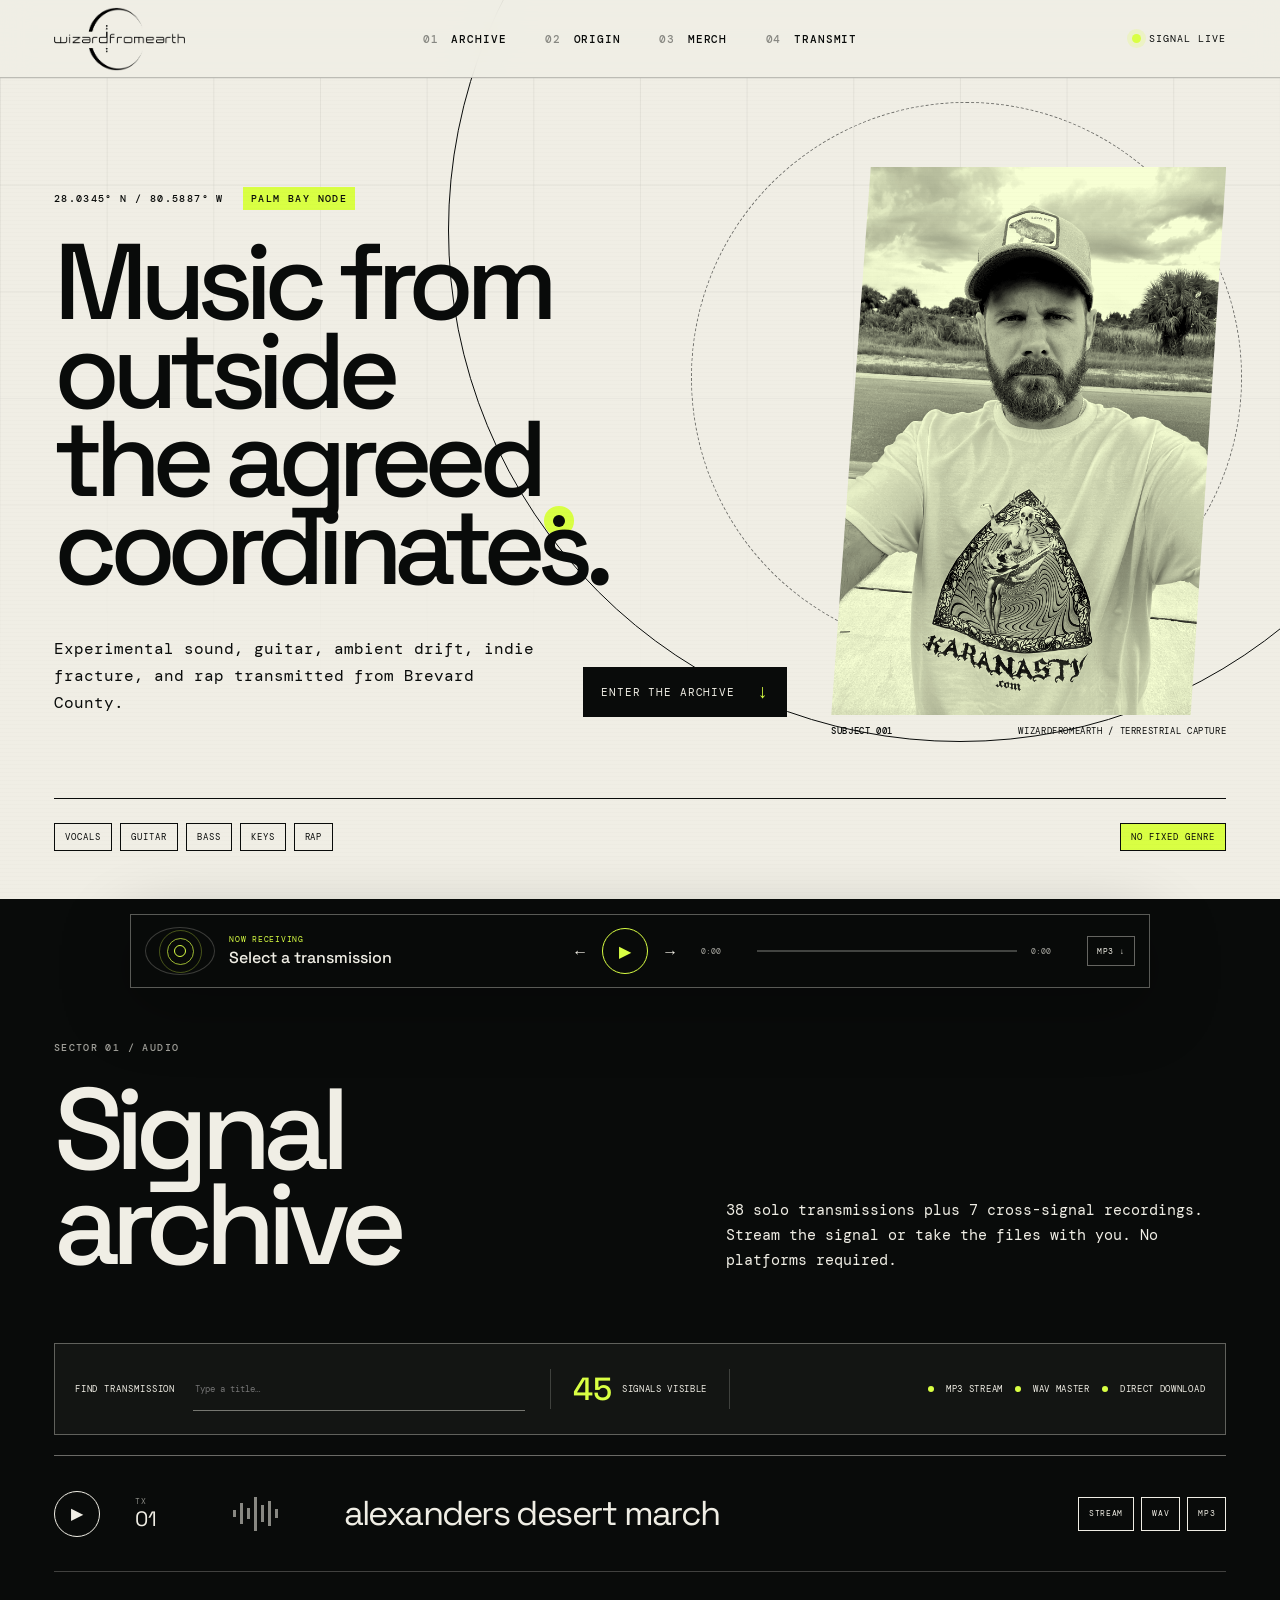
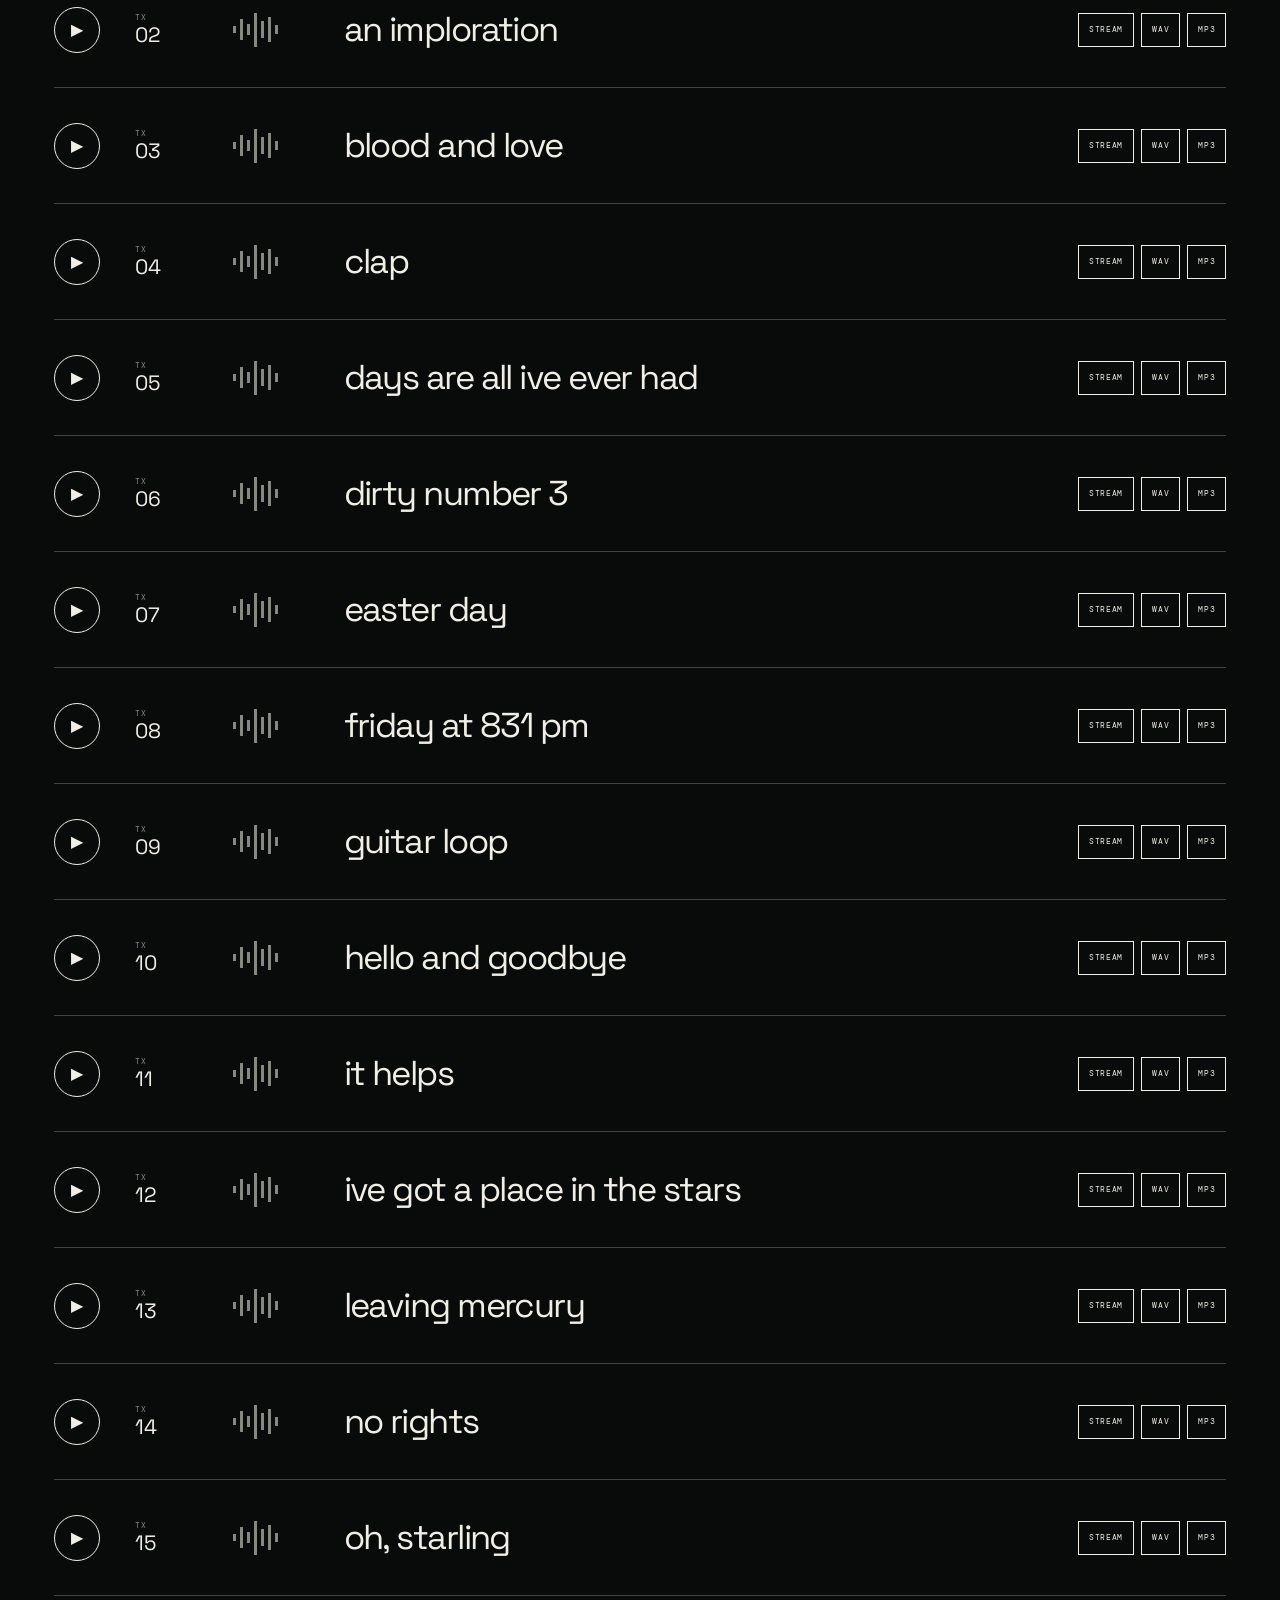
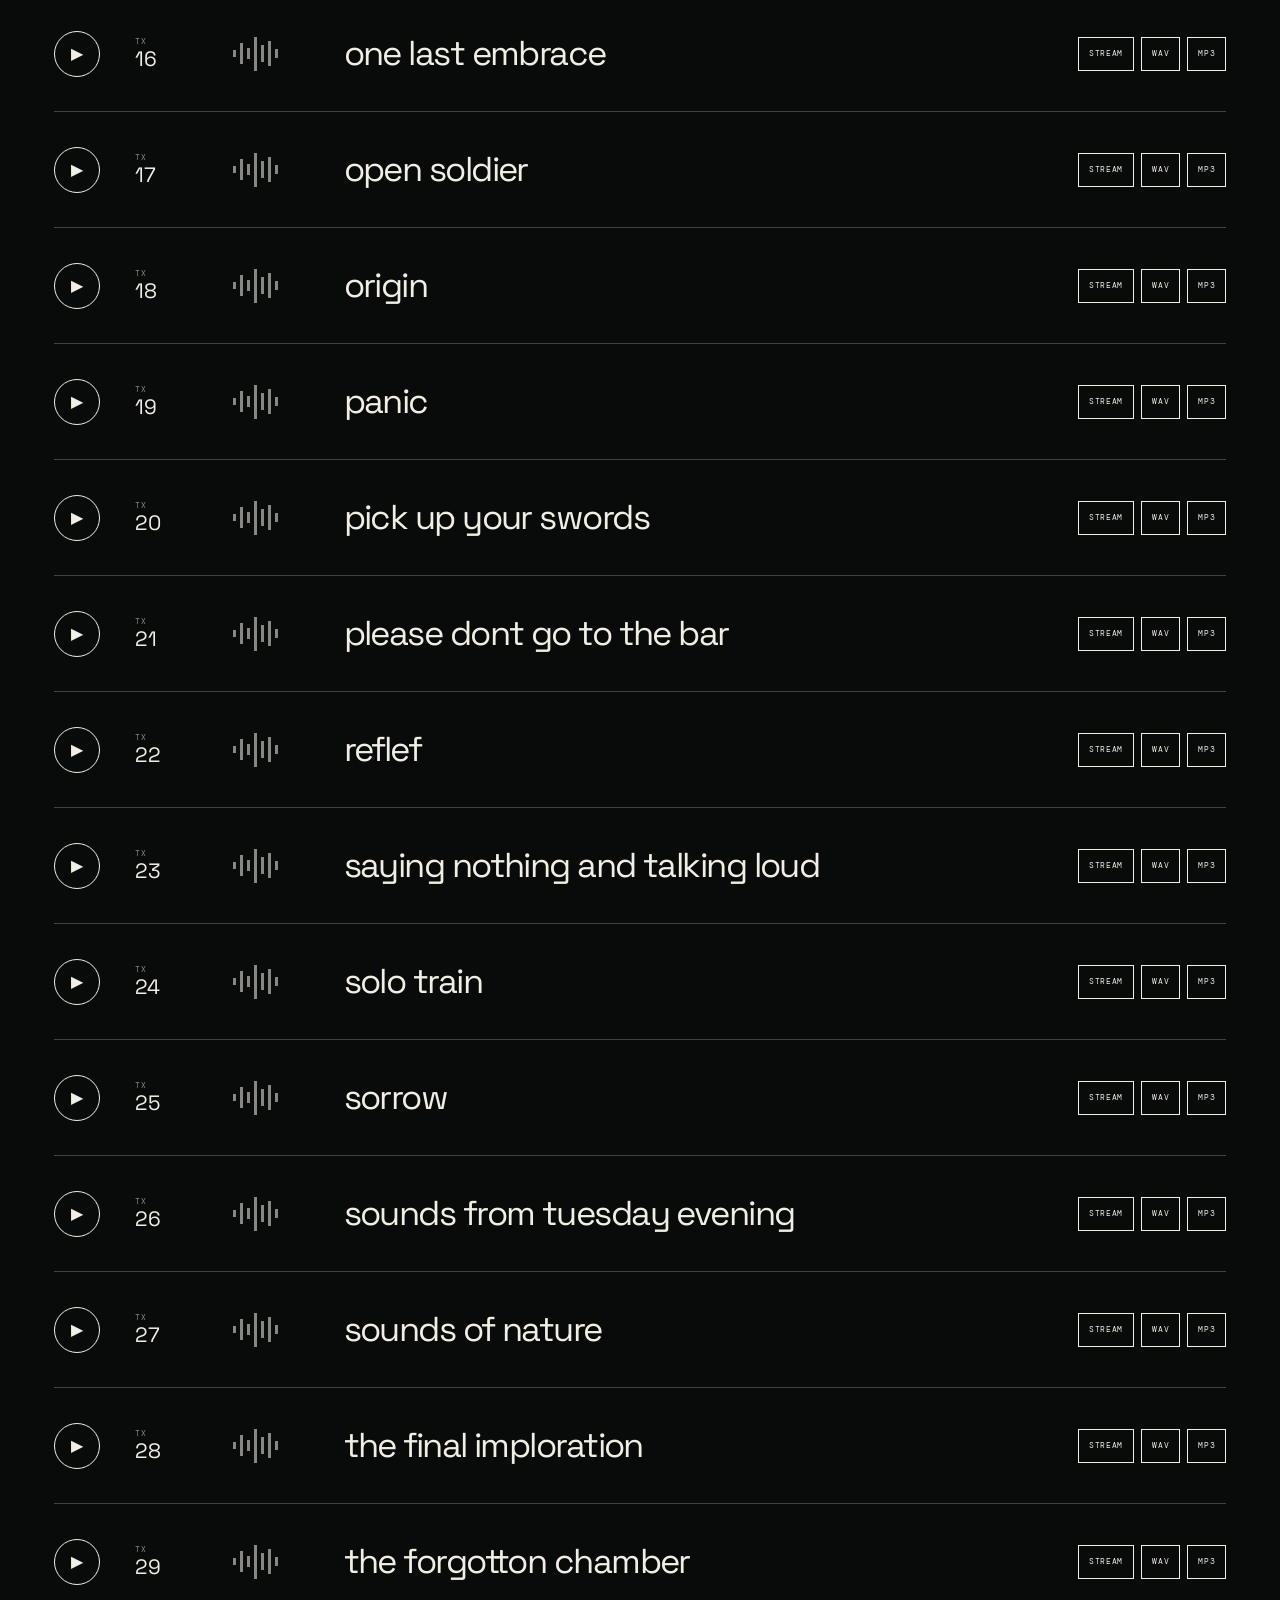
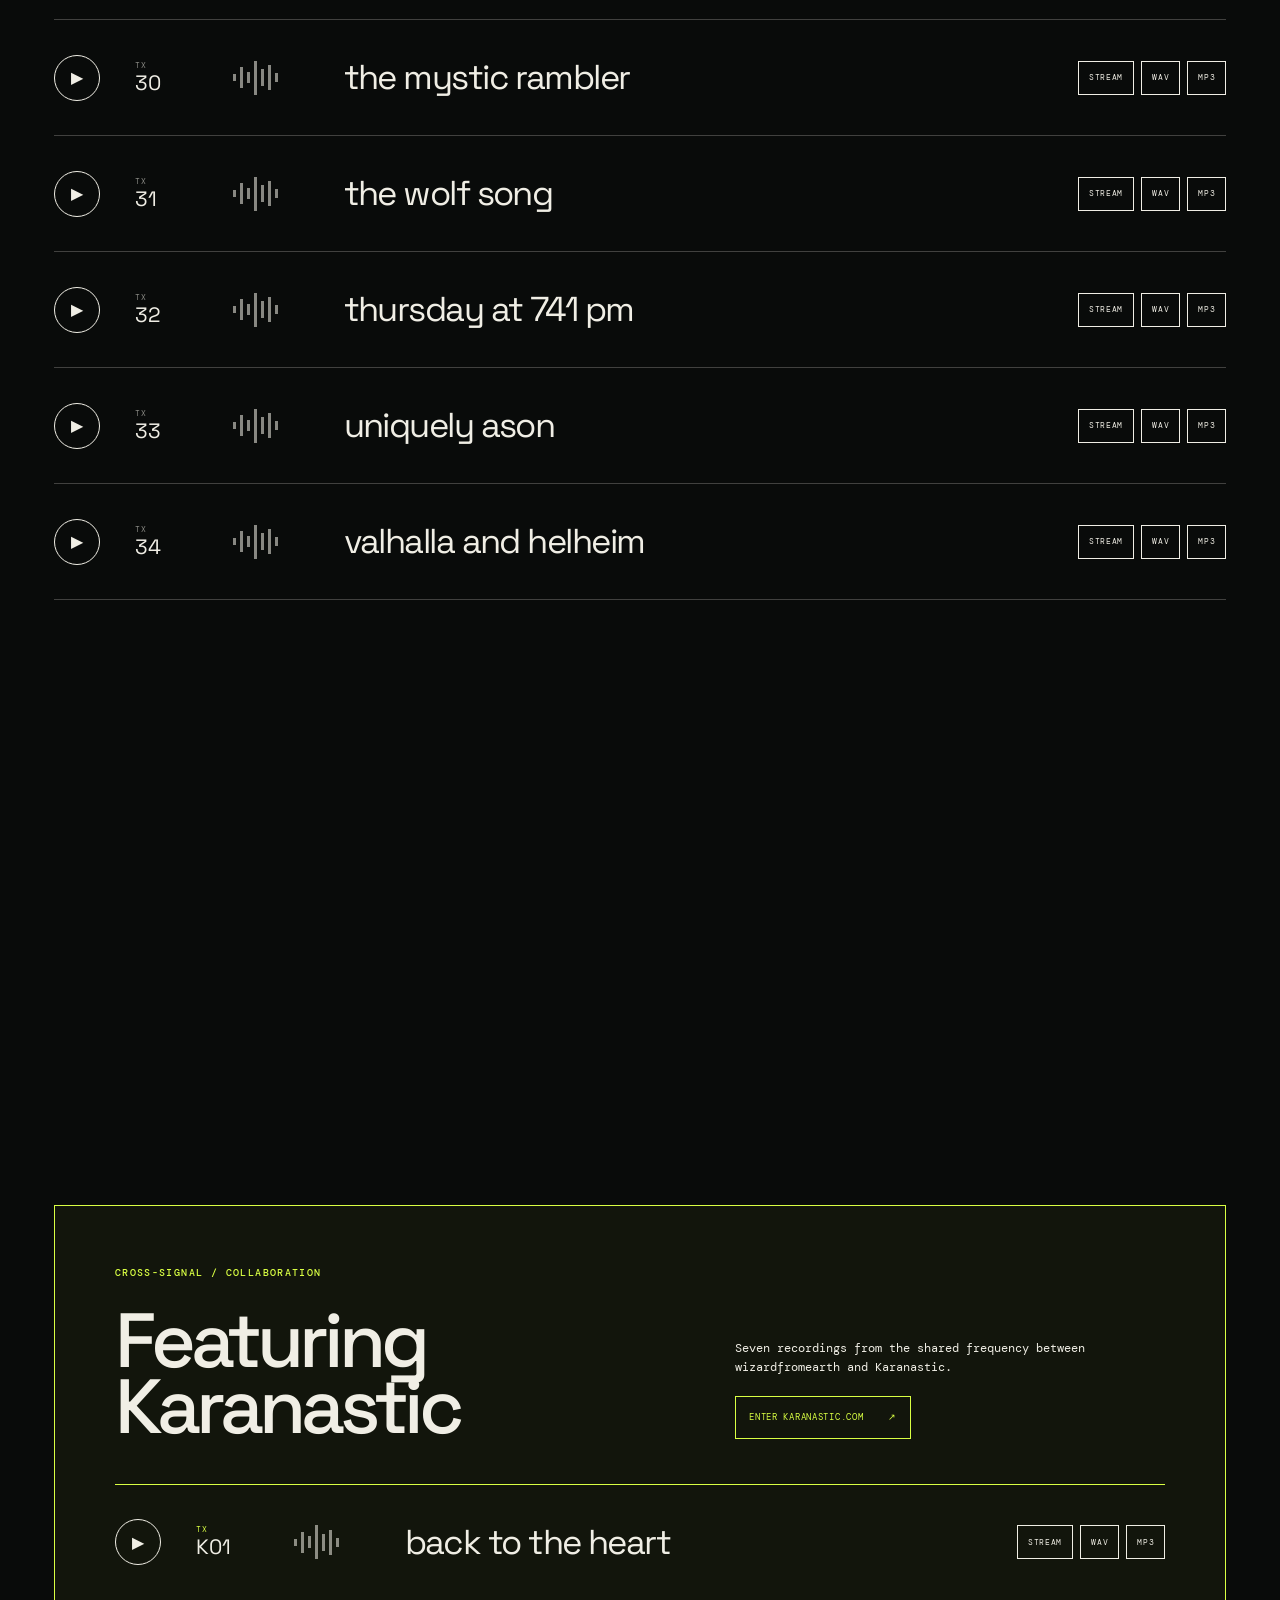
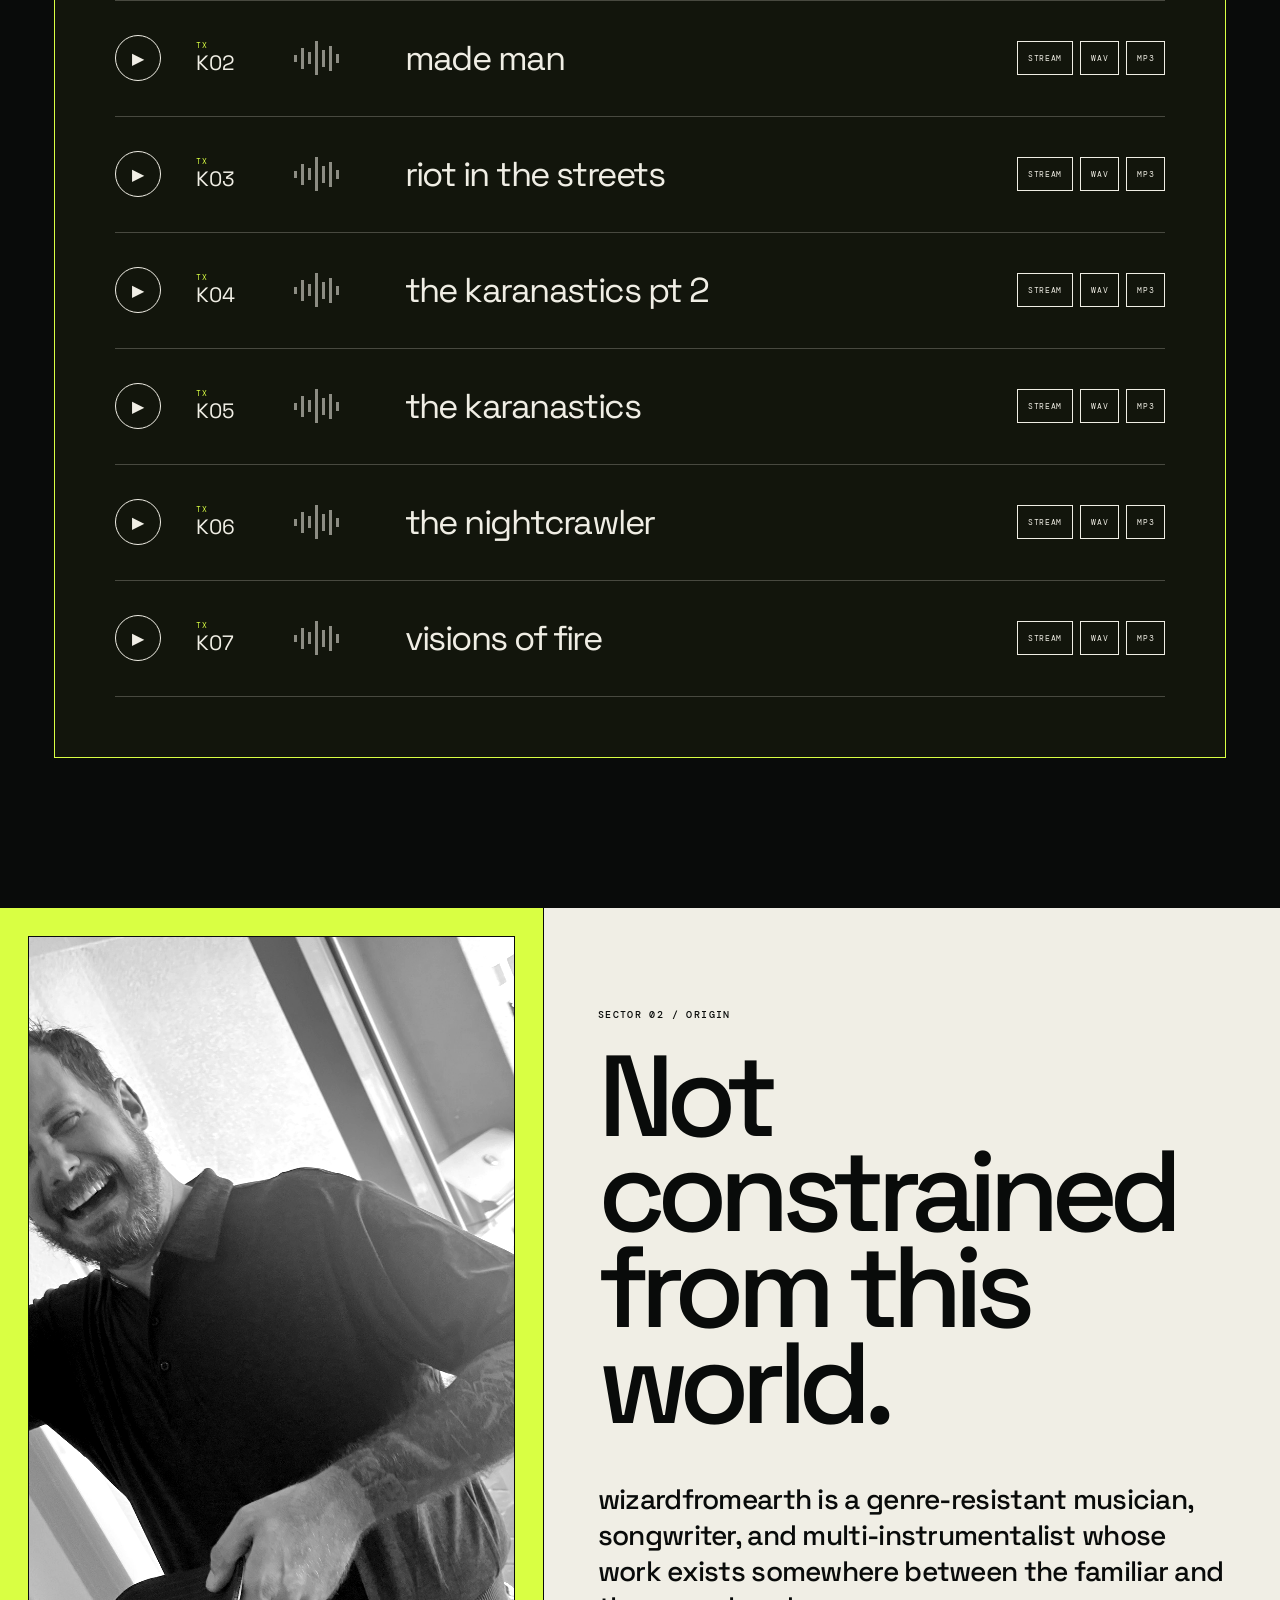
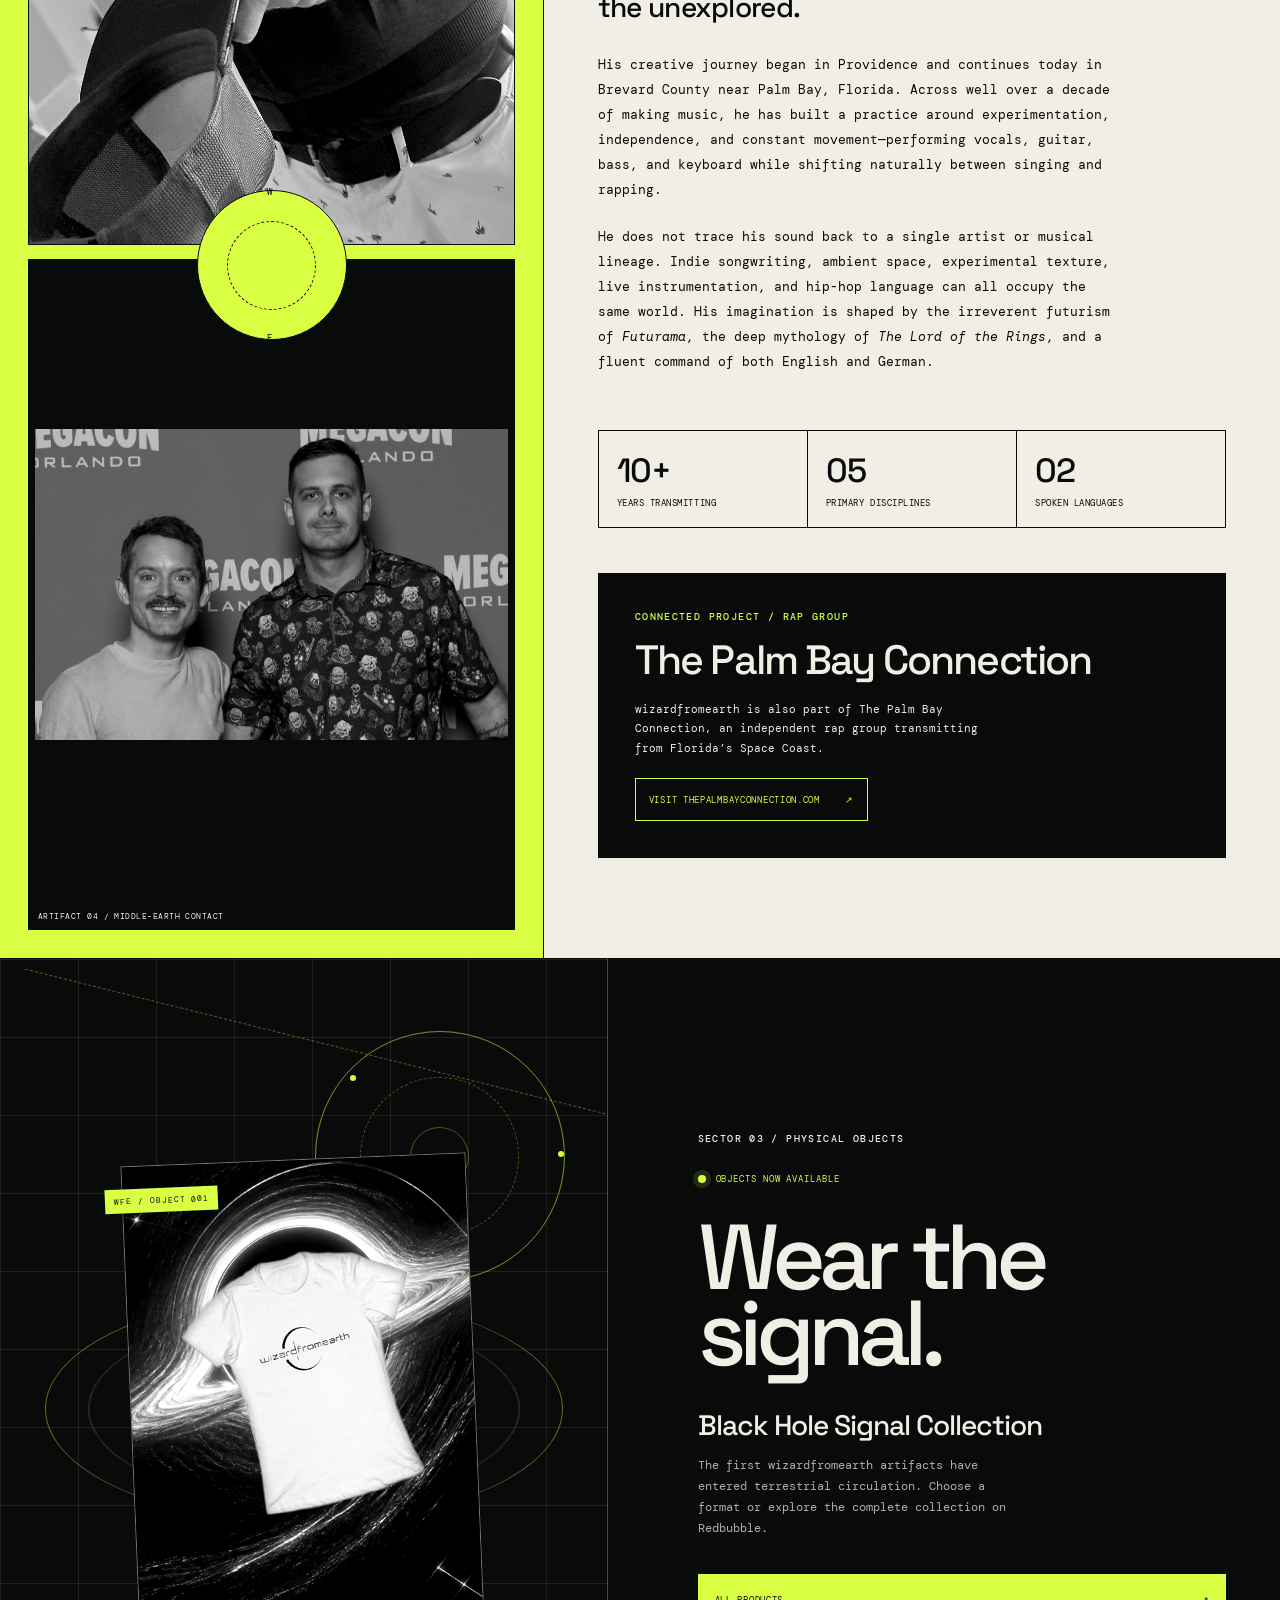
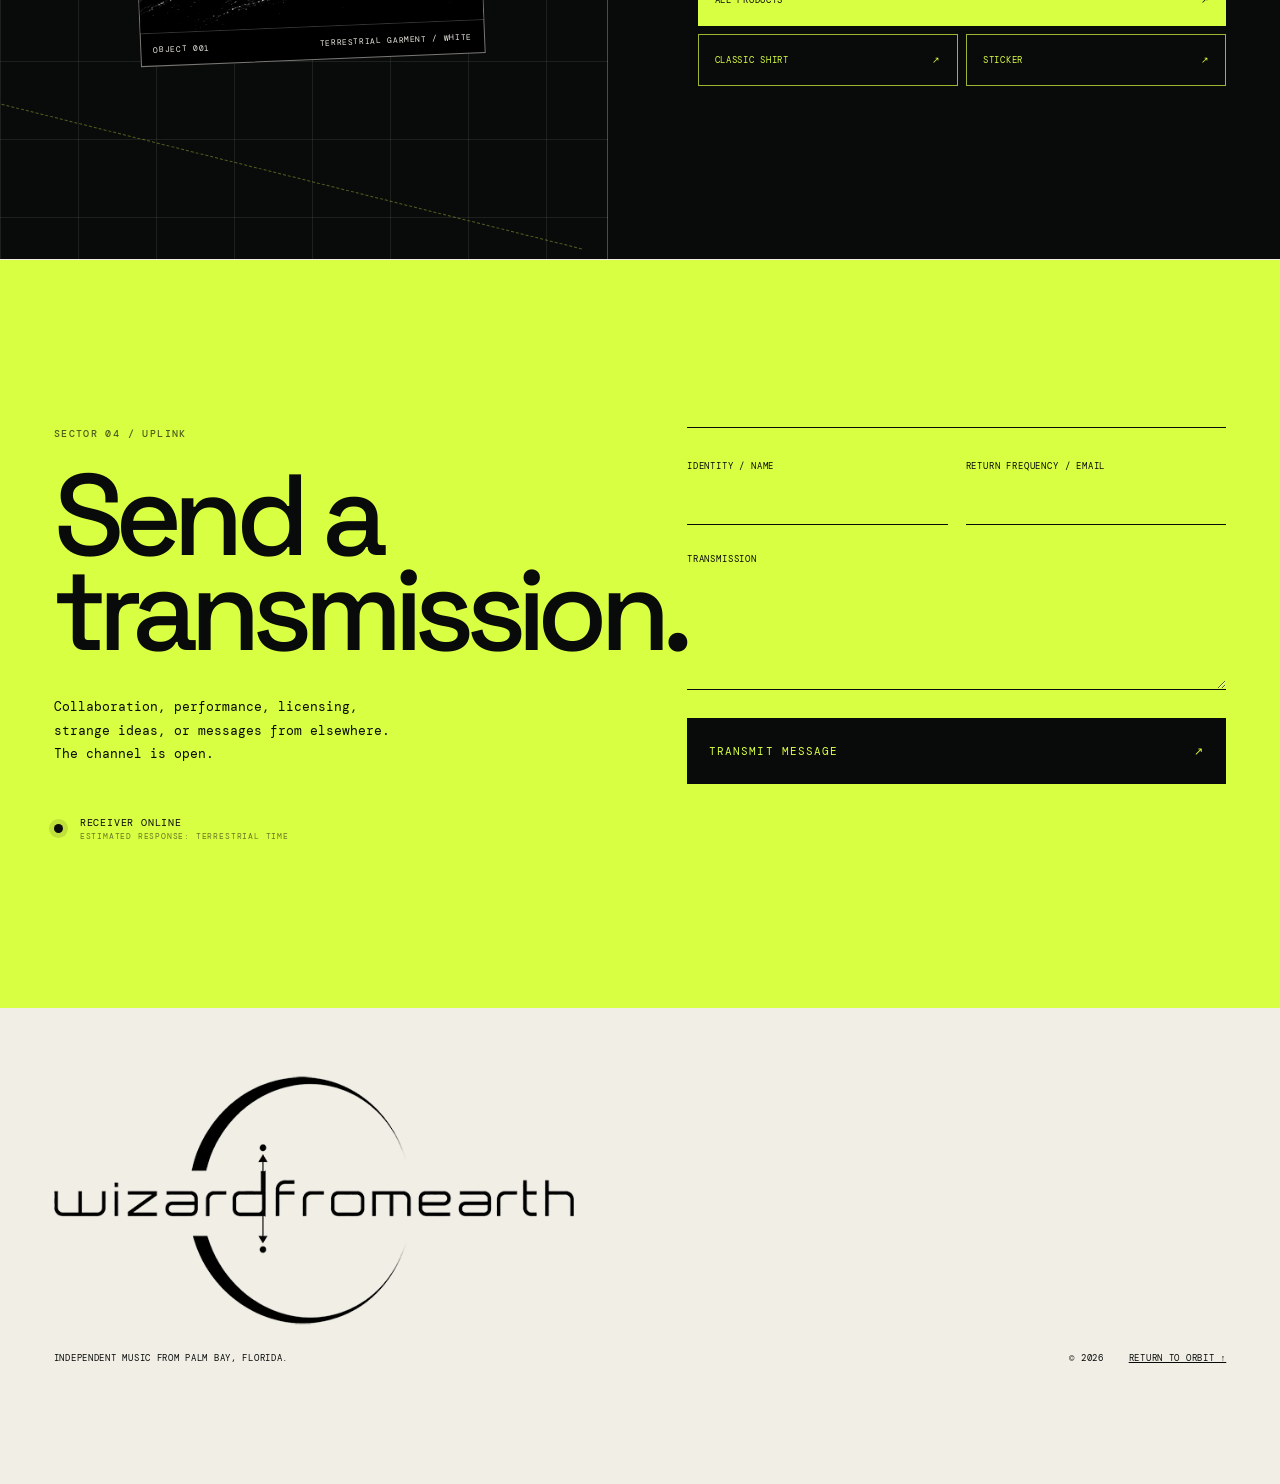
==== commit dcb4a708: "Reorder mobile merch content" ====
--- a/index.html
+++ b/index.html
@@ -20,7 +20,7 @@
   <link rel="preconnect" href="https://fonts.googleapis.com">
   <link rel="preconnect" href="https://fonts.gstatic.com" crossorigin>
   <link href="https://fonts.googleapis.com/css2?family=DM+Mono:wght@300;400;500&family=Space+Grotesk:wght@400;500;600&display=swap" rel="stylesheet">
-  <link rel="stylesheet" href="assets/style.css?v=20260809-3">
+  <link rel="stylesheet" href="assets/style.css?v=20260809-4">
   <script type="application/ld+json">{
   "@context": "https://schema.org",
   "@graph": [
--- a/assets/style.css
+++ b/assets/style.css
@@ -300,11 +300,11 @@
   .origin__facts span { padding: 10px; }
   .origin__facts b { font-size: 1.5rem; }
   .merch { min-height: 0; grid-template-columns: 1fr; }
-  .merch__visual { min-height: 690px; padding: 70px 18px; border-right: 0; border-bottom: 1px solid rgba(240,238,229,.28); background-size: 54px 54px; }
+  .merch__visual { min-height: 690px; padding: 70px 18px; border-right: 0; border-bottom: 0; background-size: 54px 54px; }
   .merch__visual::before { width: 115%; }
   .merch__visual figure { width: min(72vw, 410px); }
   .merch__visual figcaption { font-size: .43rem; }
-  .merch__copy { padding: 75px var(--edge) 95px; }
+  .merch__copy { order: -1; padding: 75px var(--edge) 95px; border-bottom: 1px solid rgba(240,238,229,.28); }
   .merch__orbit { right: -60px; top: 28px; width: 190px; }
   .merch__links { grid-template-columns: 1fr; }
   .merch__link--primary { grid-column: 1; }
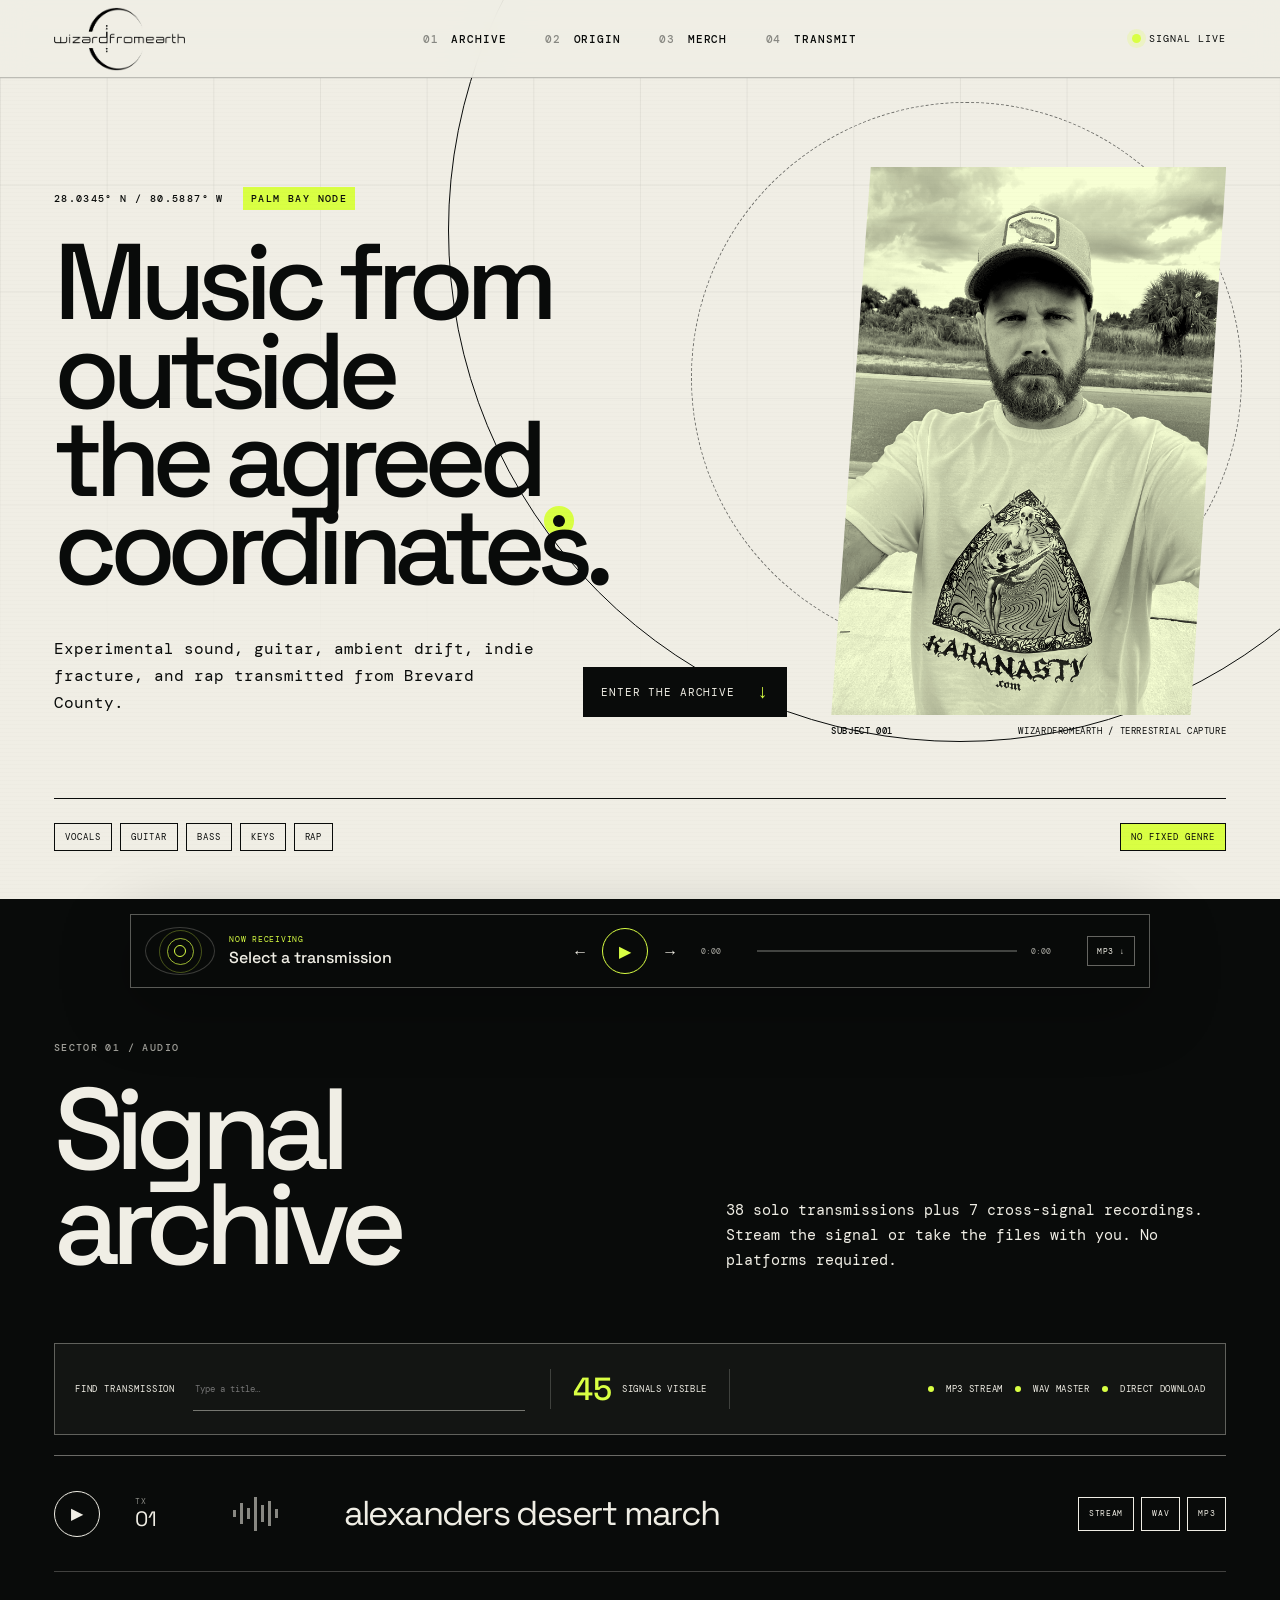
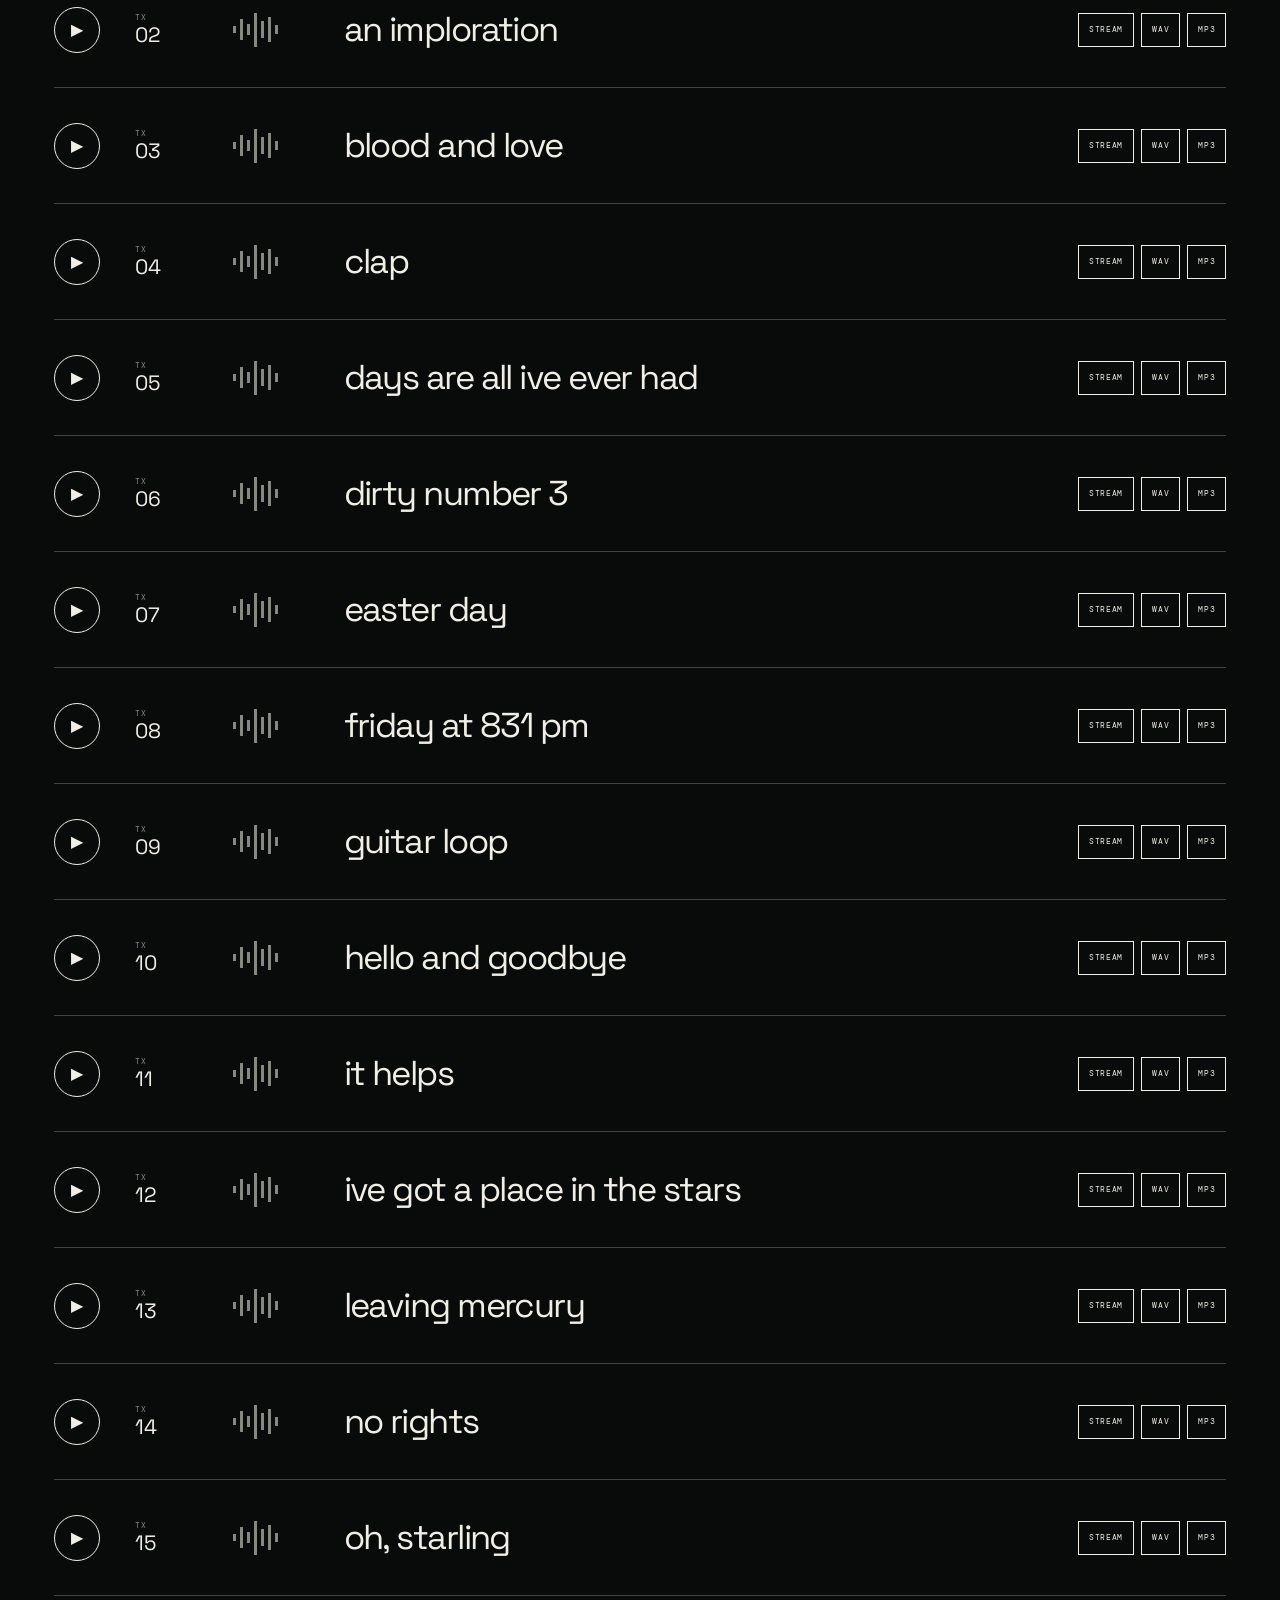
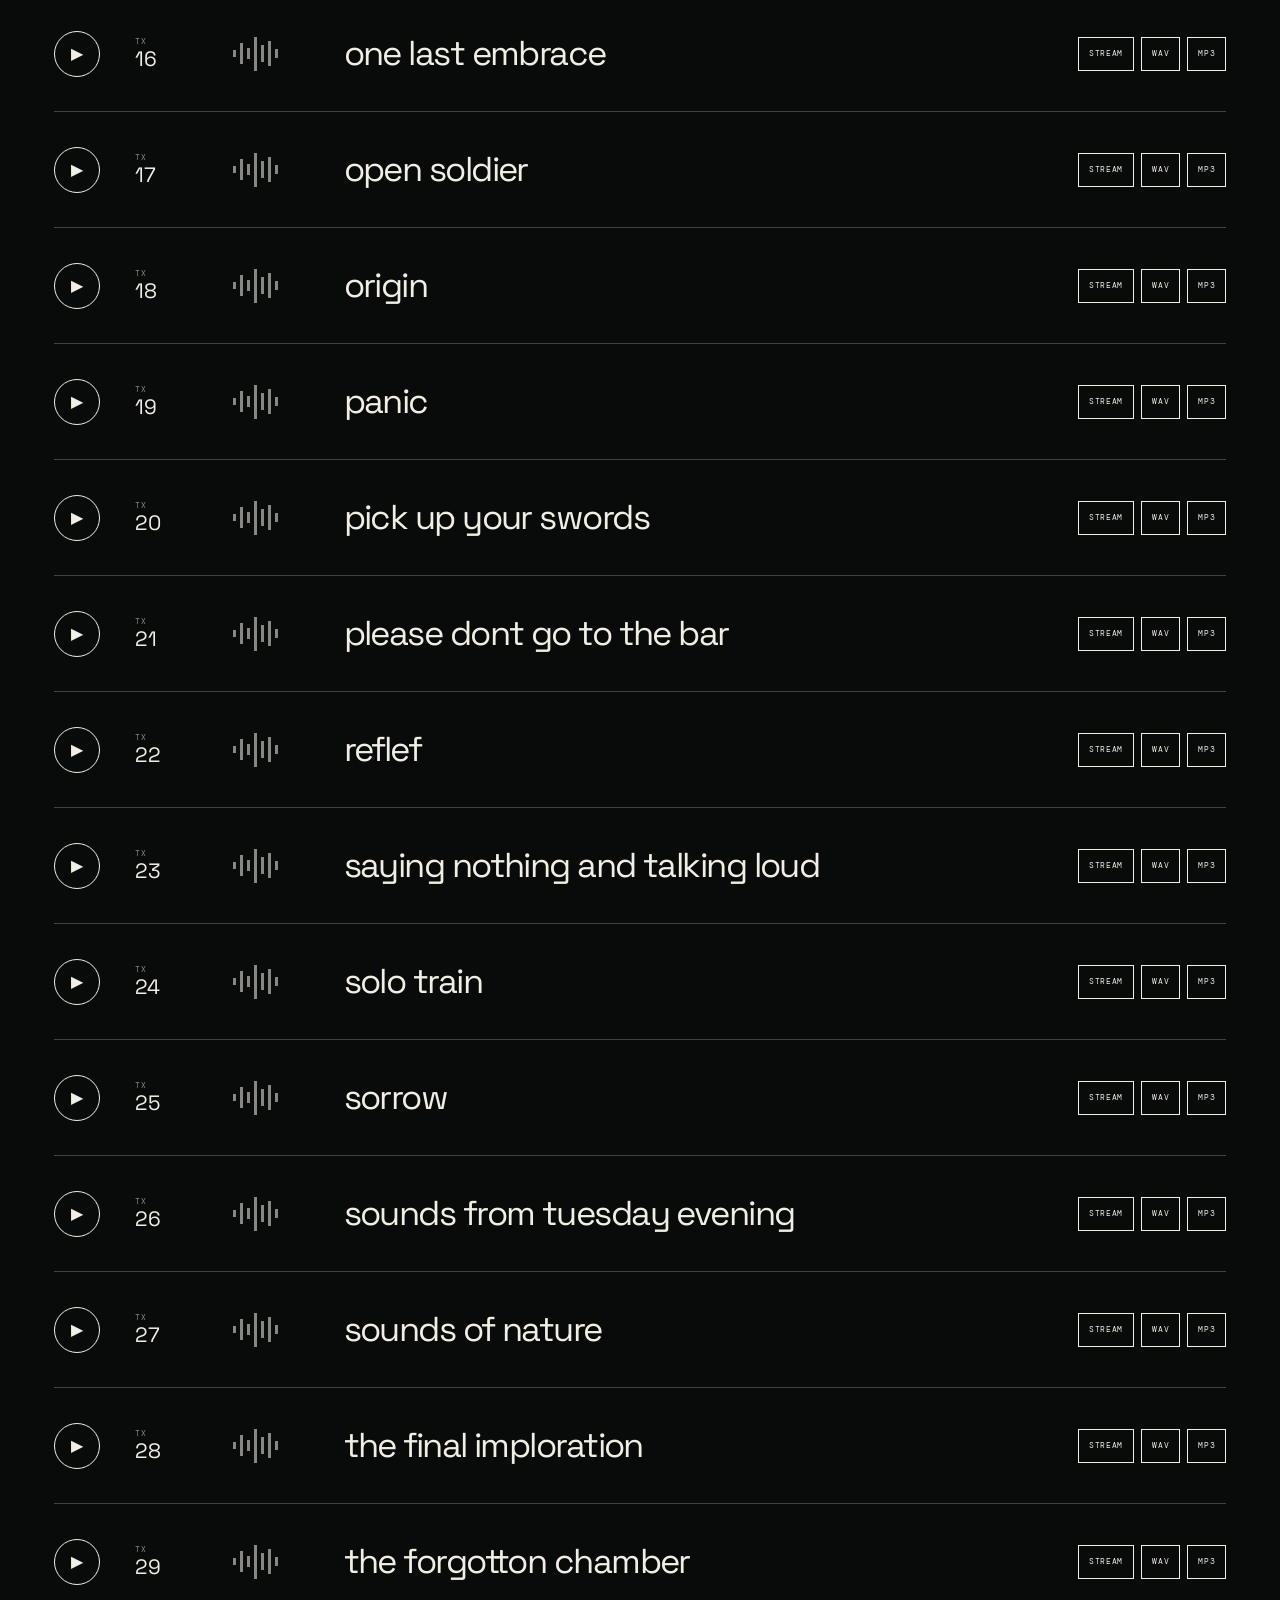
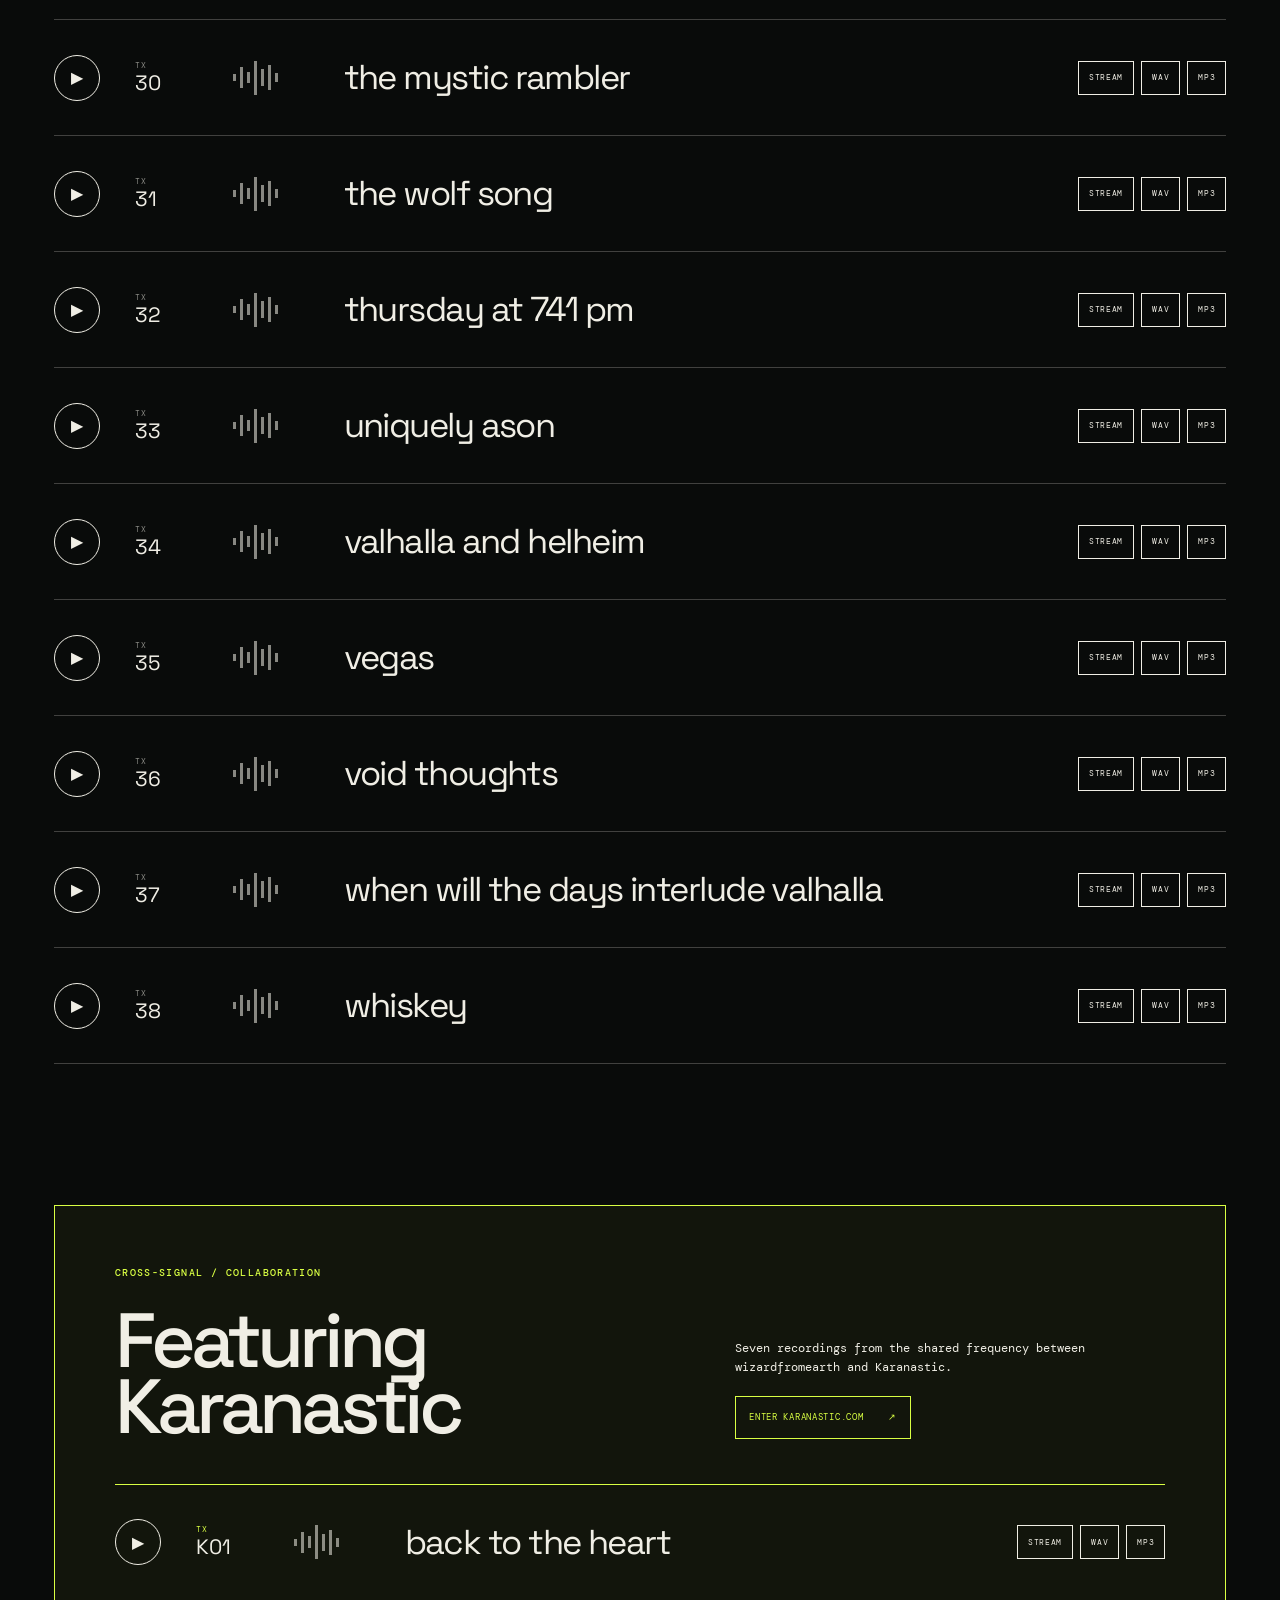
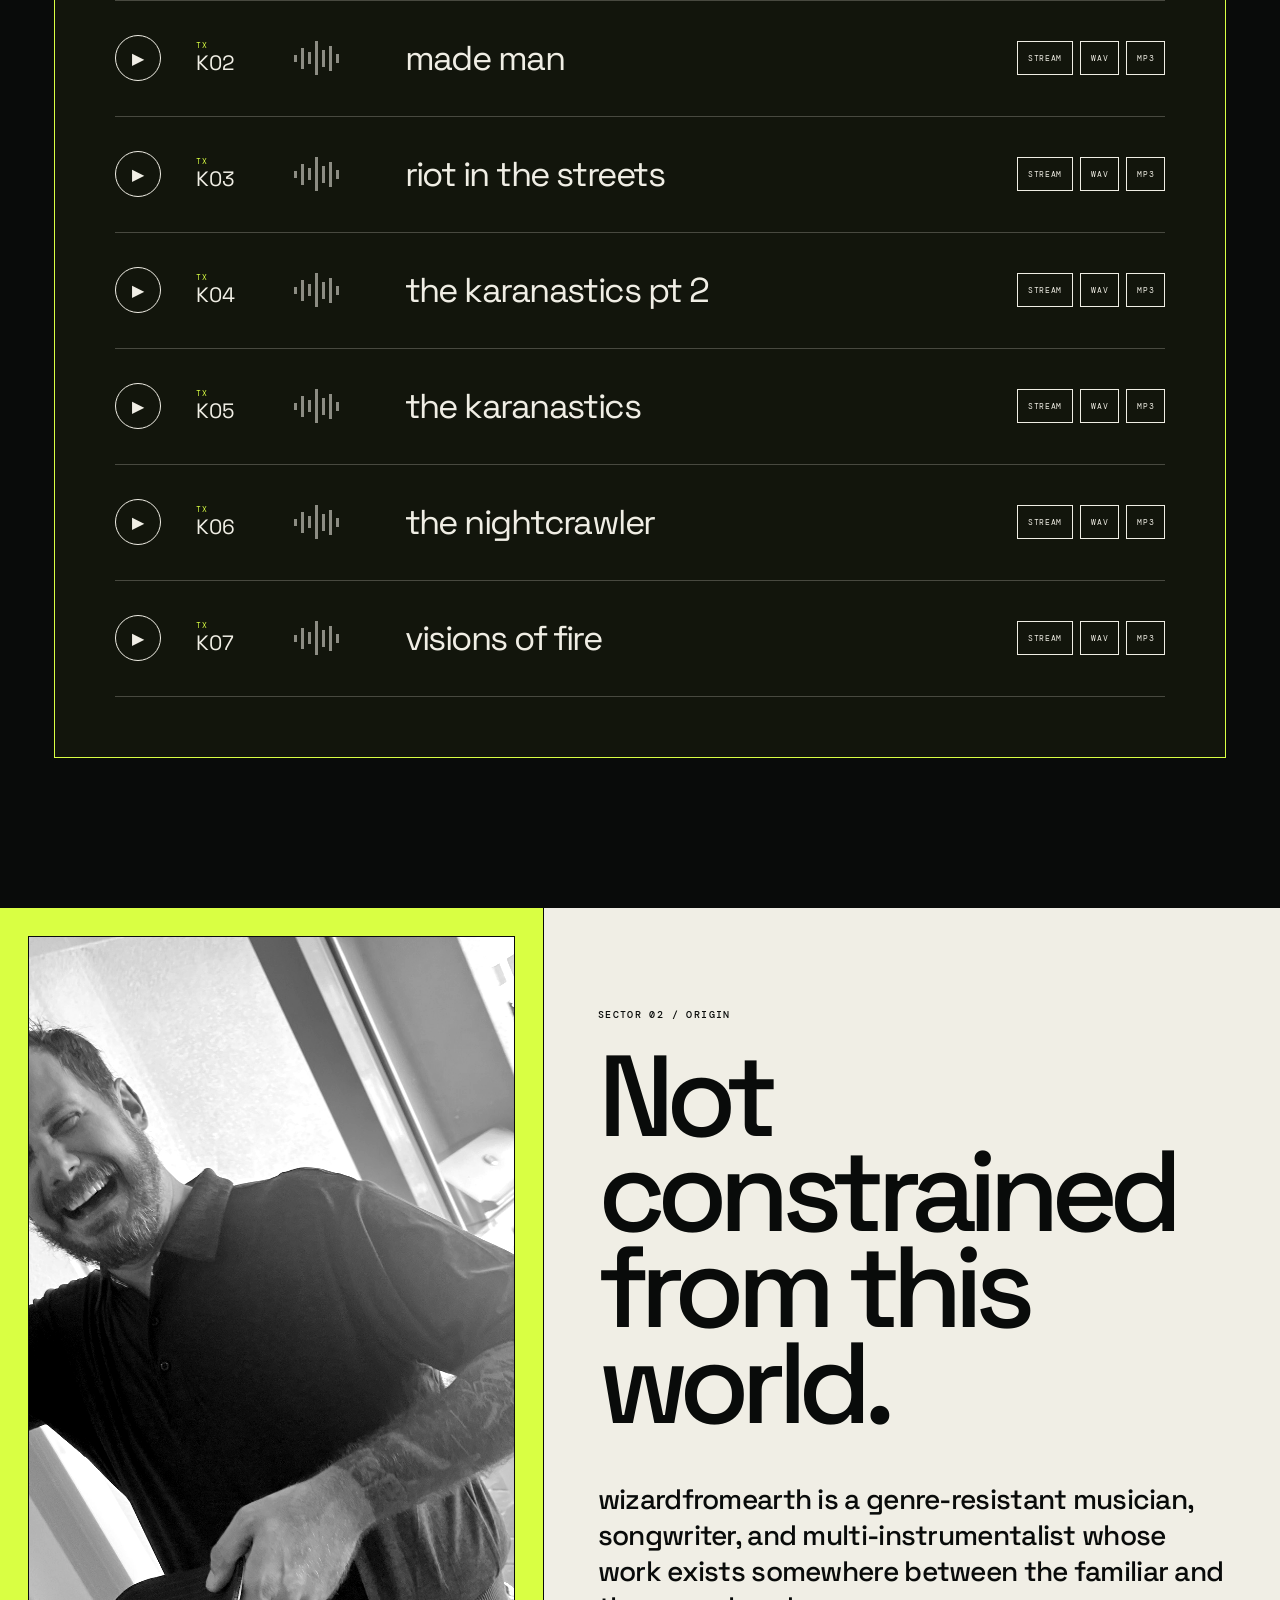
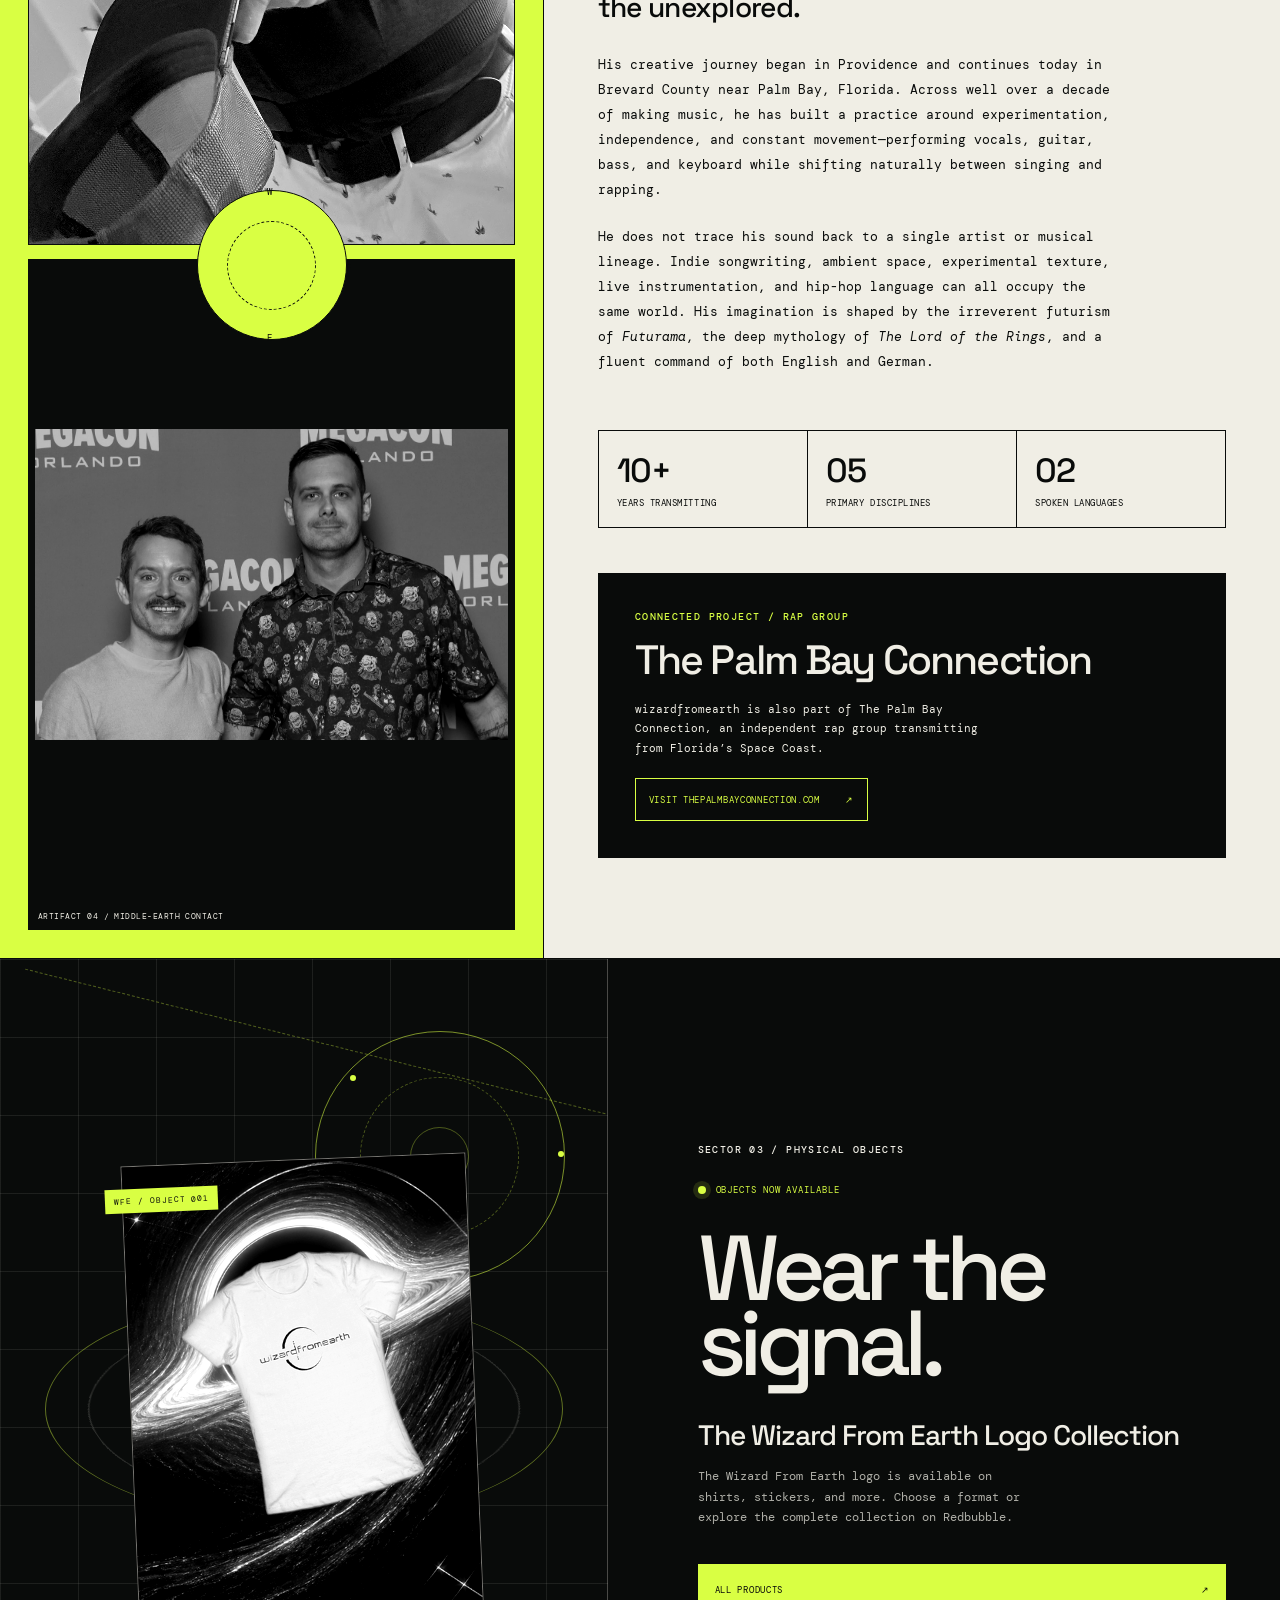
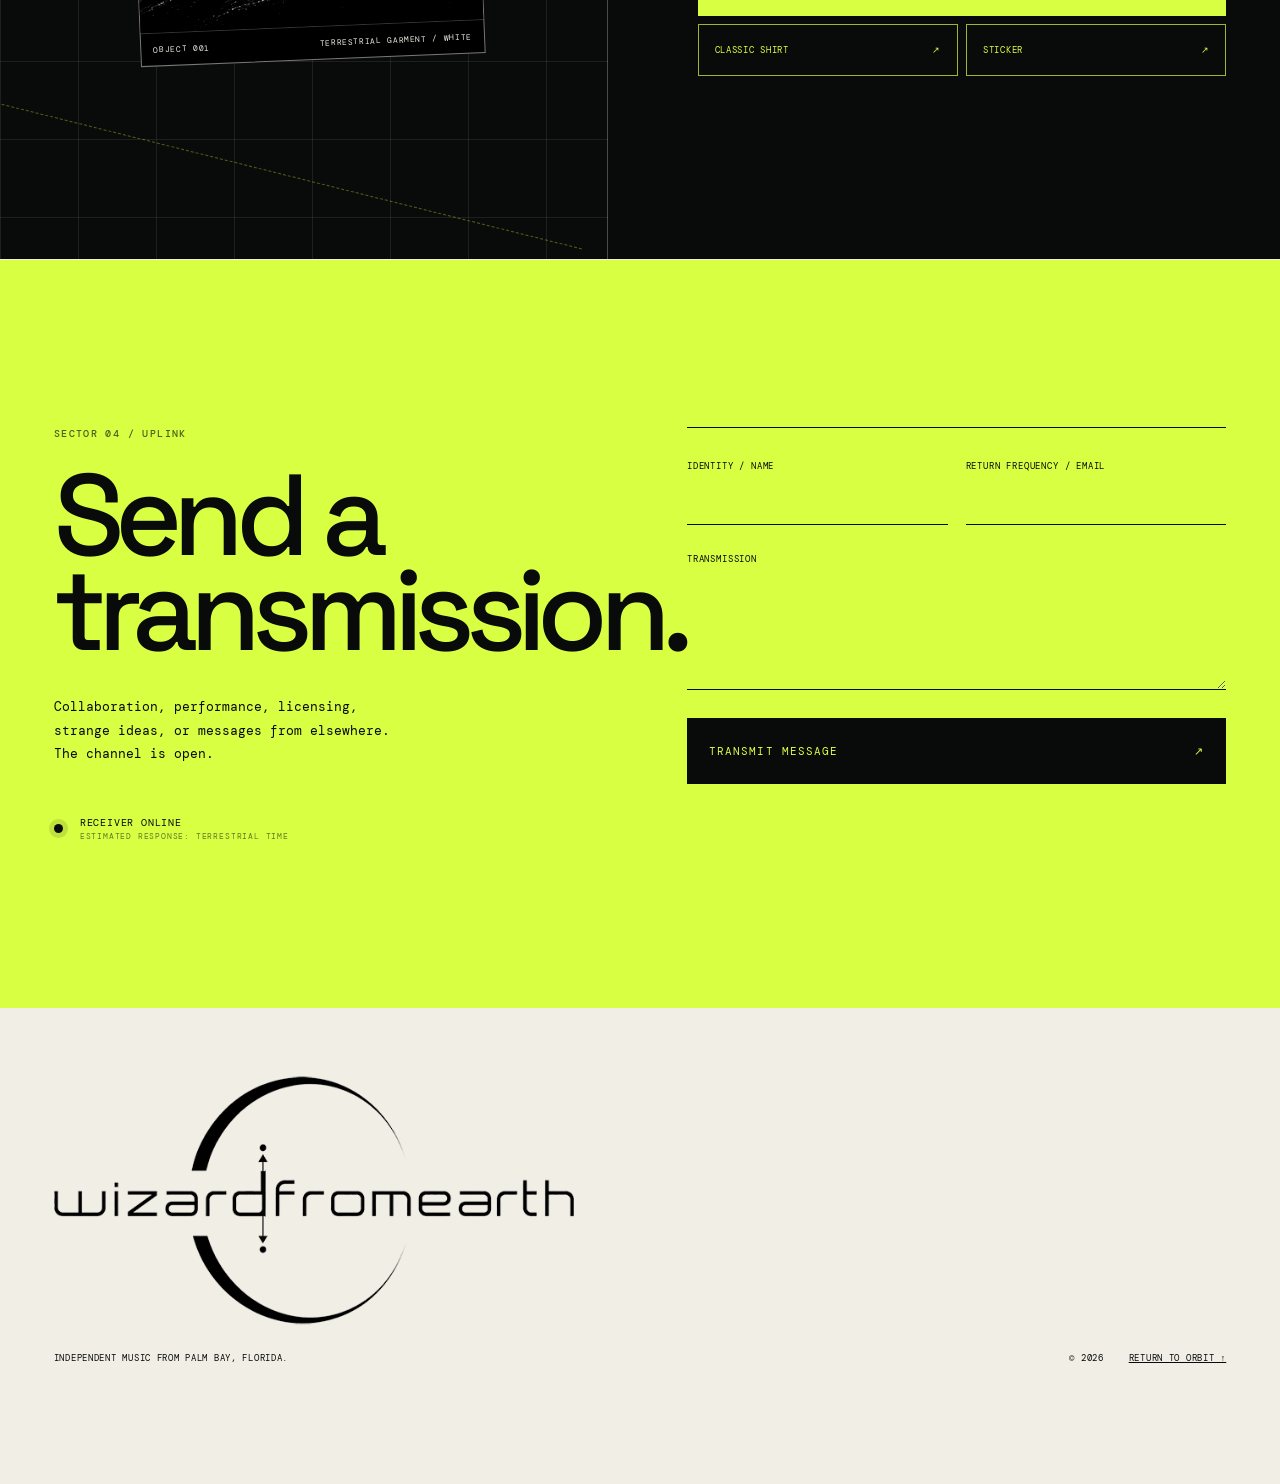
==== commit ea0226a1: "Clarify merch collection copy" ====
--- a/index.html
+++ b/index.html
@@ -1450,8 +1450,8 @@
         <p class="section-code">SECTOR 03 / PHYSICAL OBJECTS</p>
         <p class="merch__status"><i></i> Objects now available</p>
         <h2 id="merch-title">Wear the signal.</h2>
-        <p class="merch__name">Black Hole Signal Collection</p>
-        <p>The first wizardfromearth artifacts have entered terrestrial circulation. Choose a format or explore the complete collection on Redbubble.</p>
+        <p class="merch__name">The Wizard From Earth Logo Collection</p>
+        <p>The Wizard From Earth logo is available on shirts, stickers, and more. Choose a format or explore the complete collection on Redbubble.</p>
         <div class="merch__links" aria-label="Shop wizardfromearth merchandise">
           <a class="merch__link merch__link--primary" href="https://www.redbubble.com/shop/ap/182871914" target="_blank" rel="noopener">All products <span aria-hidden="true">↗</span></a>
           <a class="merch__link" href="https://www.redbubble.com/i/t-shirt/wizardfromearth-by-knife2agunfight/182871914/lrcw" target="_blank" rel="noopener">Classic shirt <span aria-hidden="true">↗</span></a>
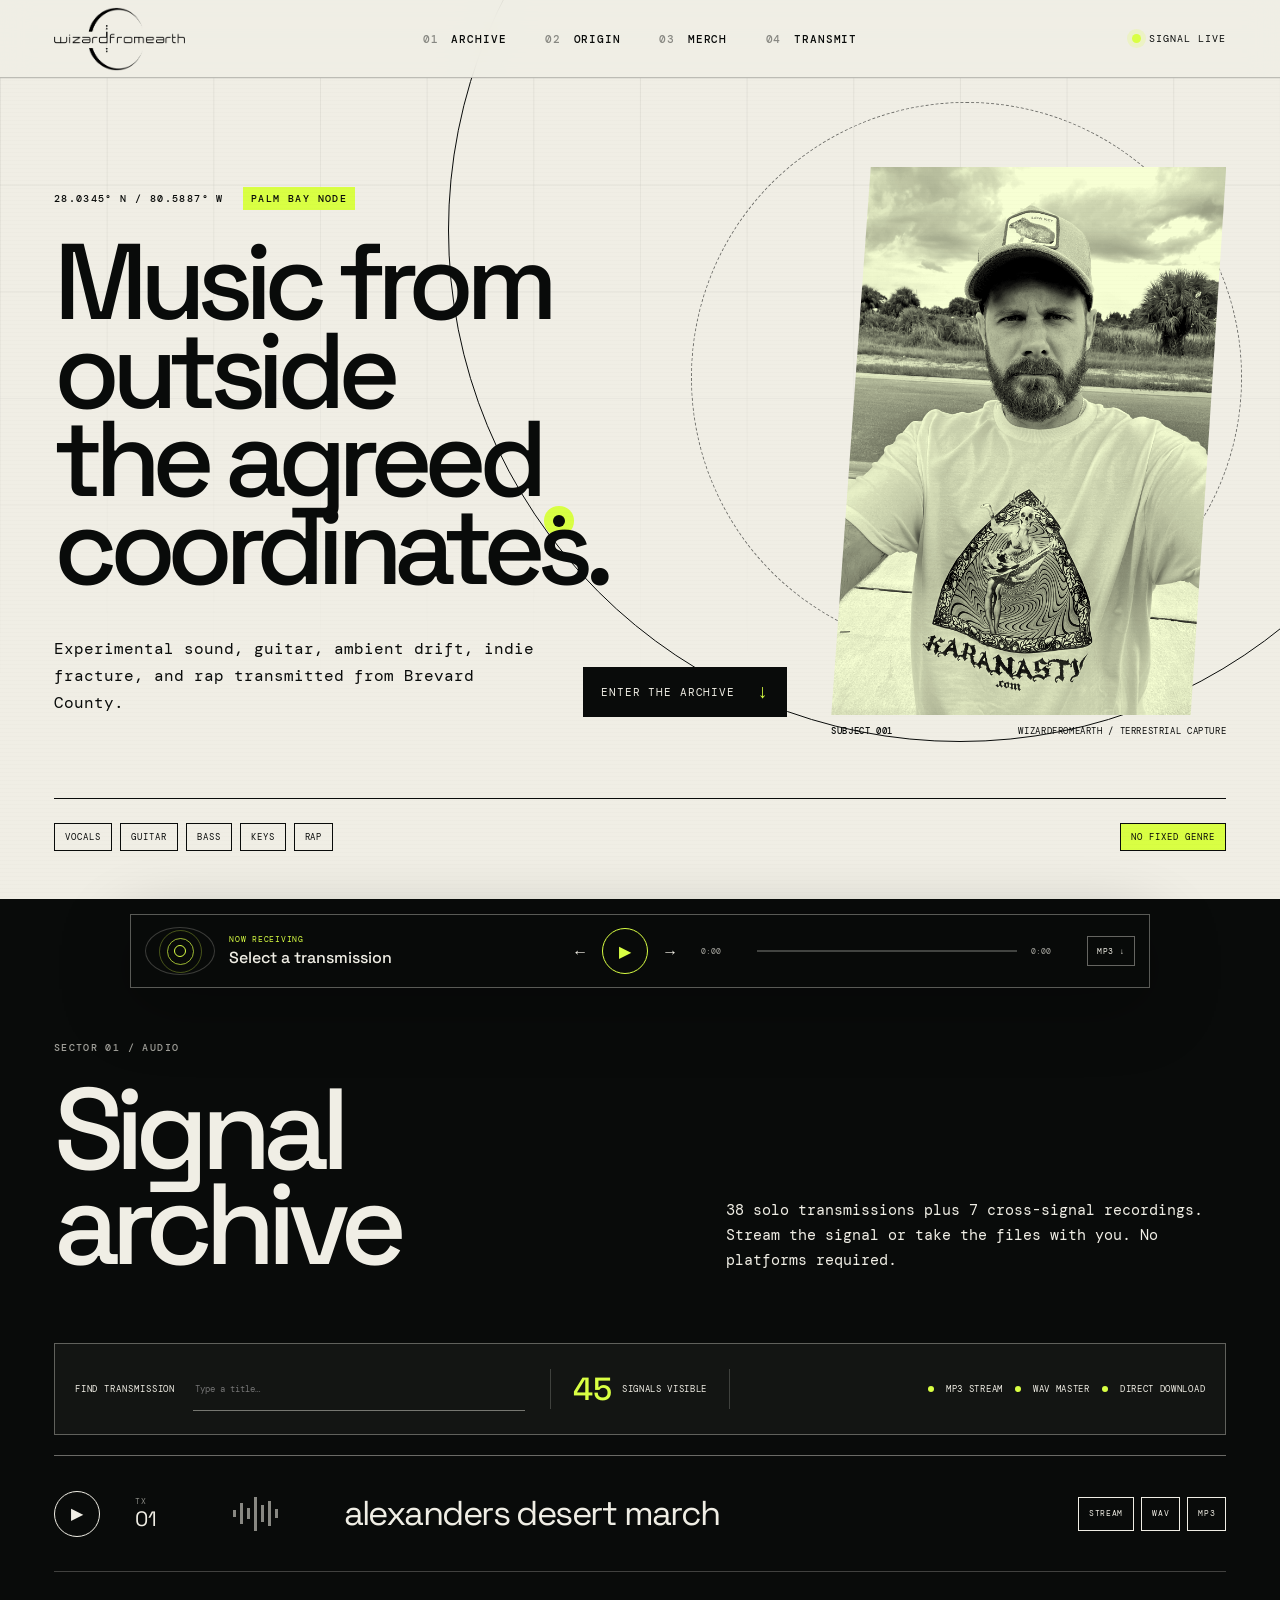
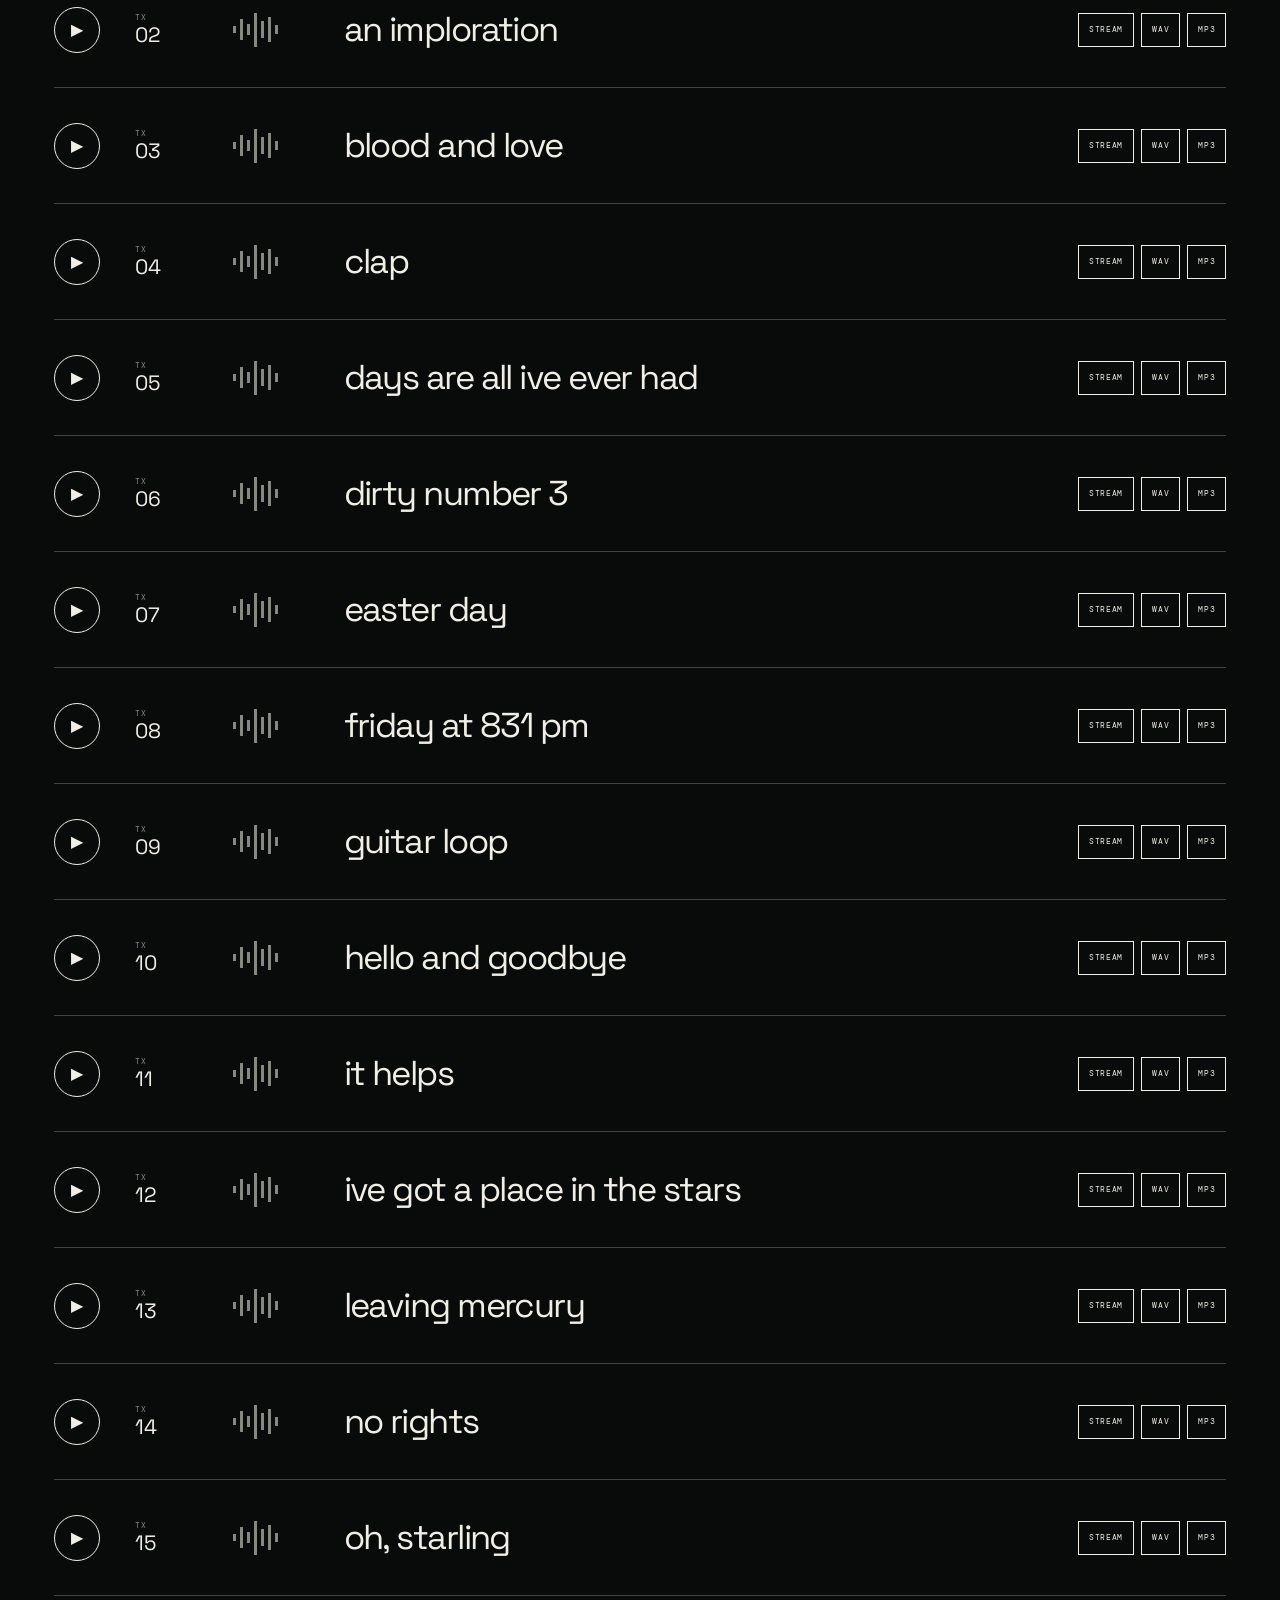
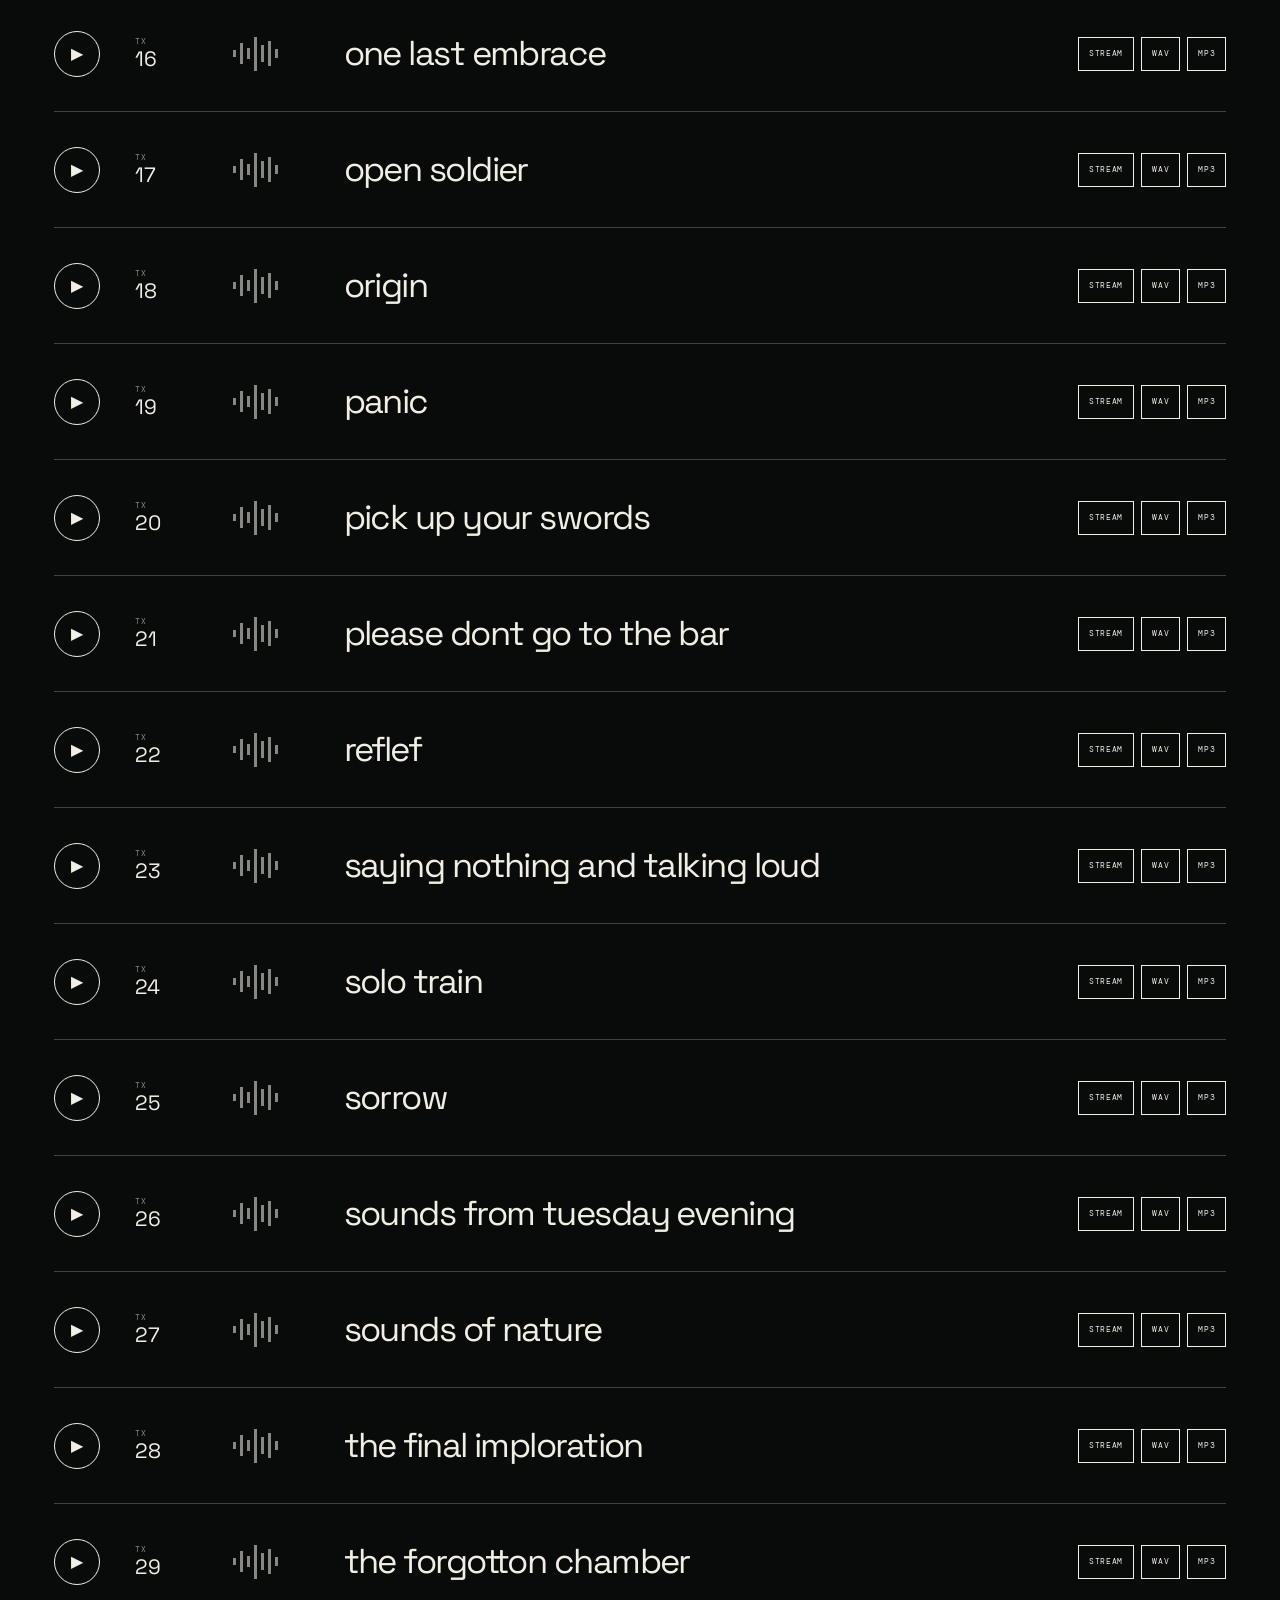
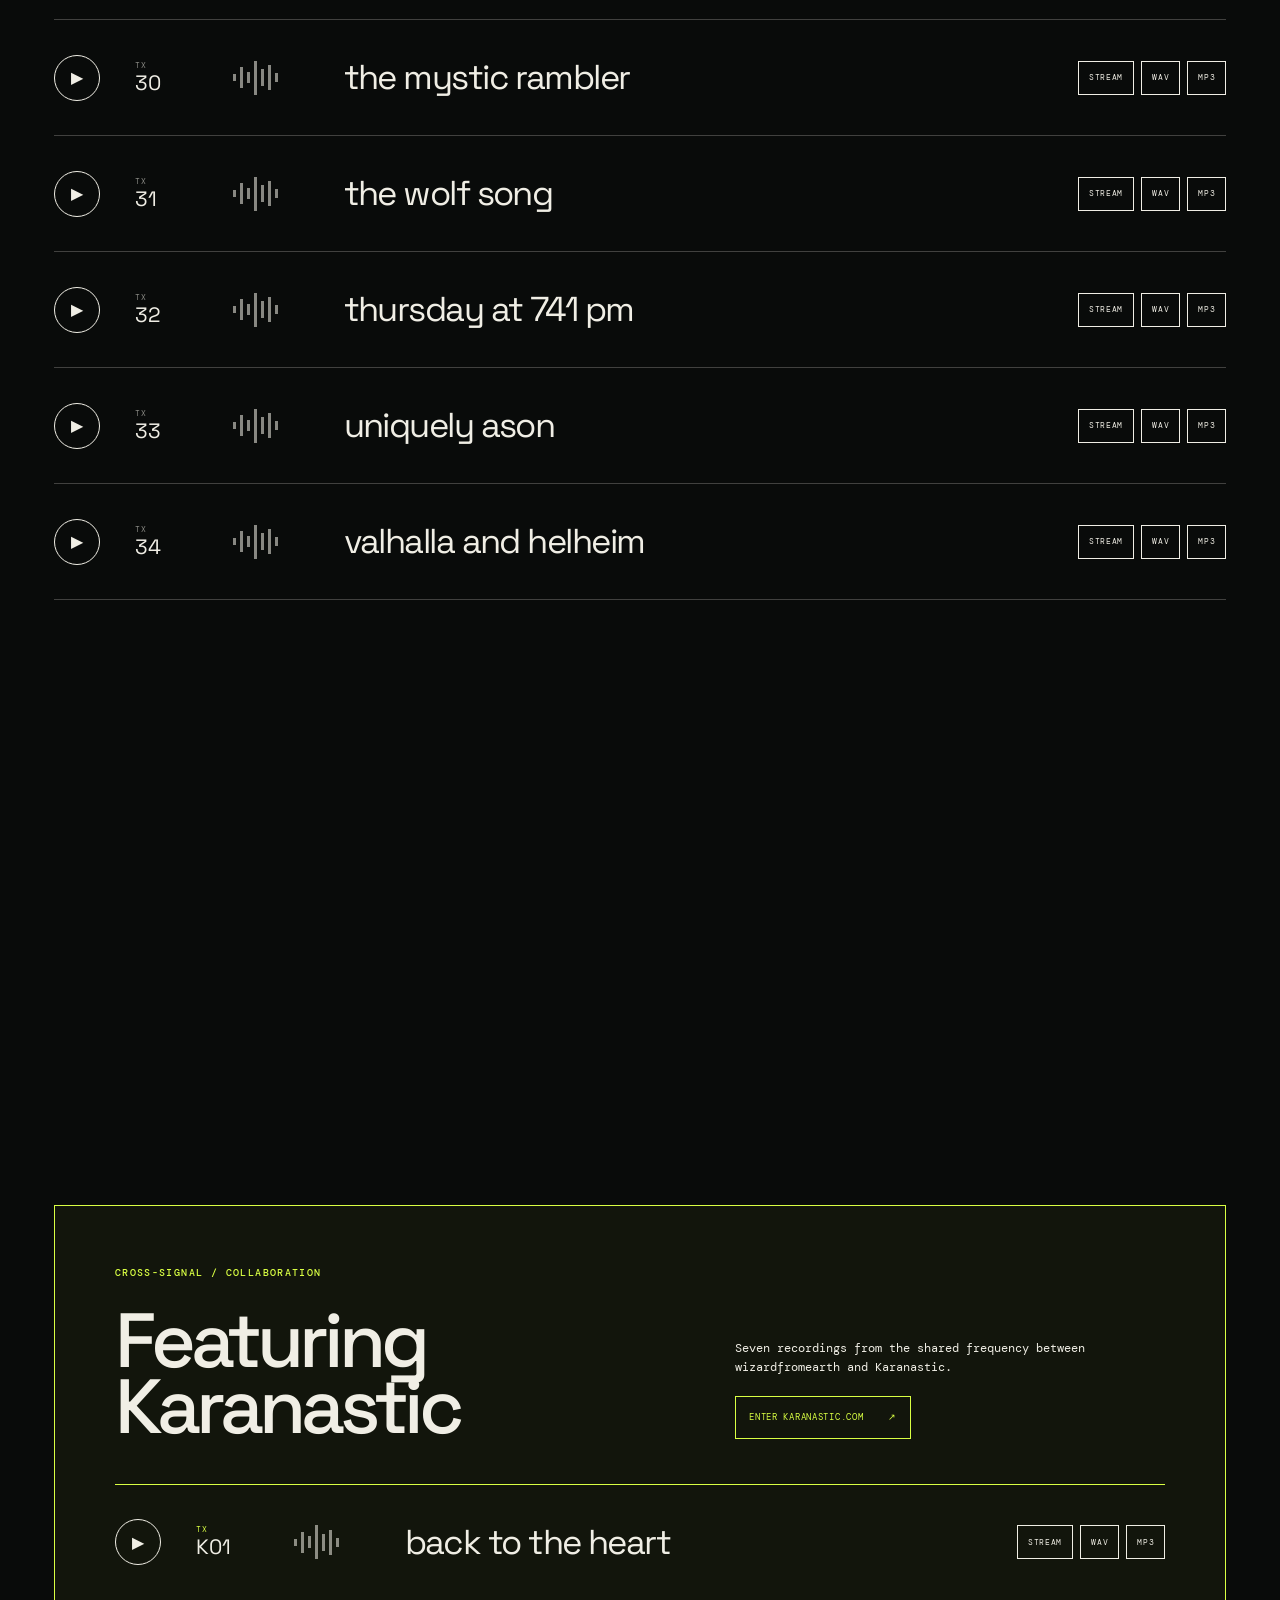
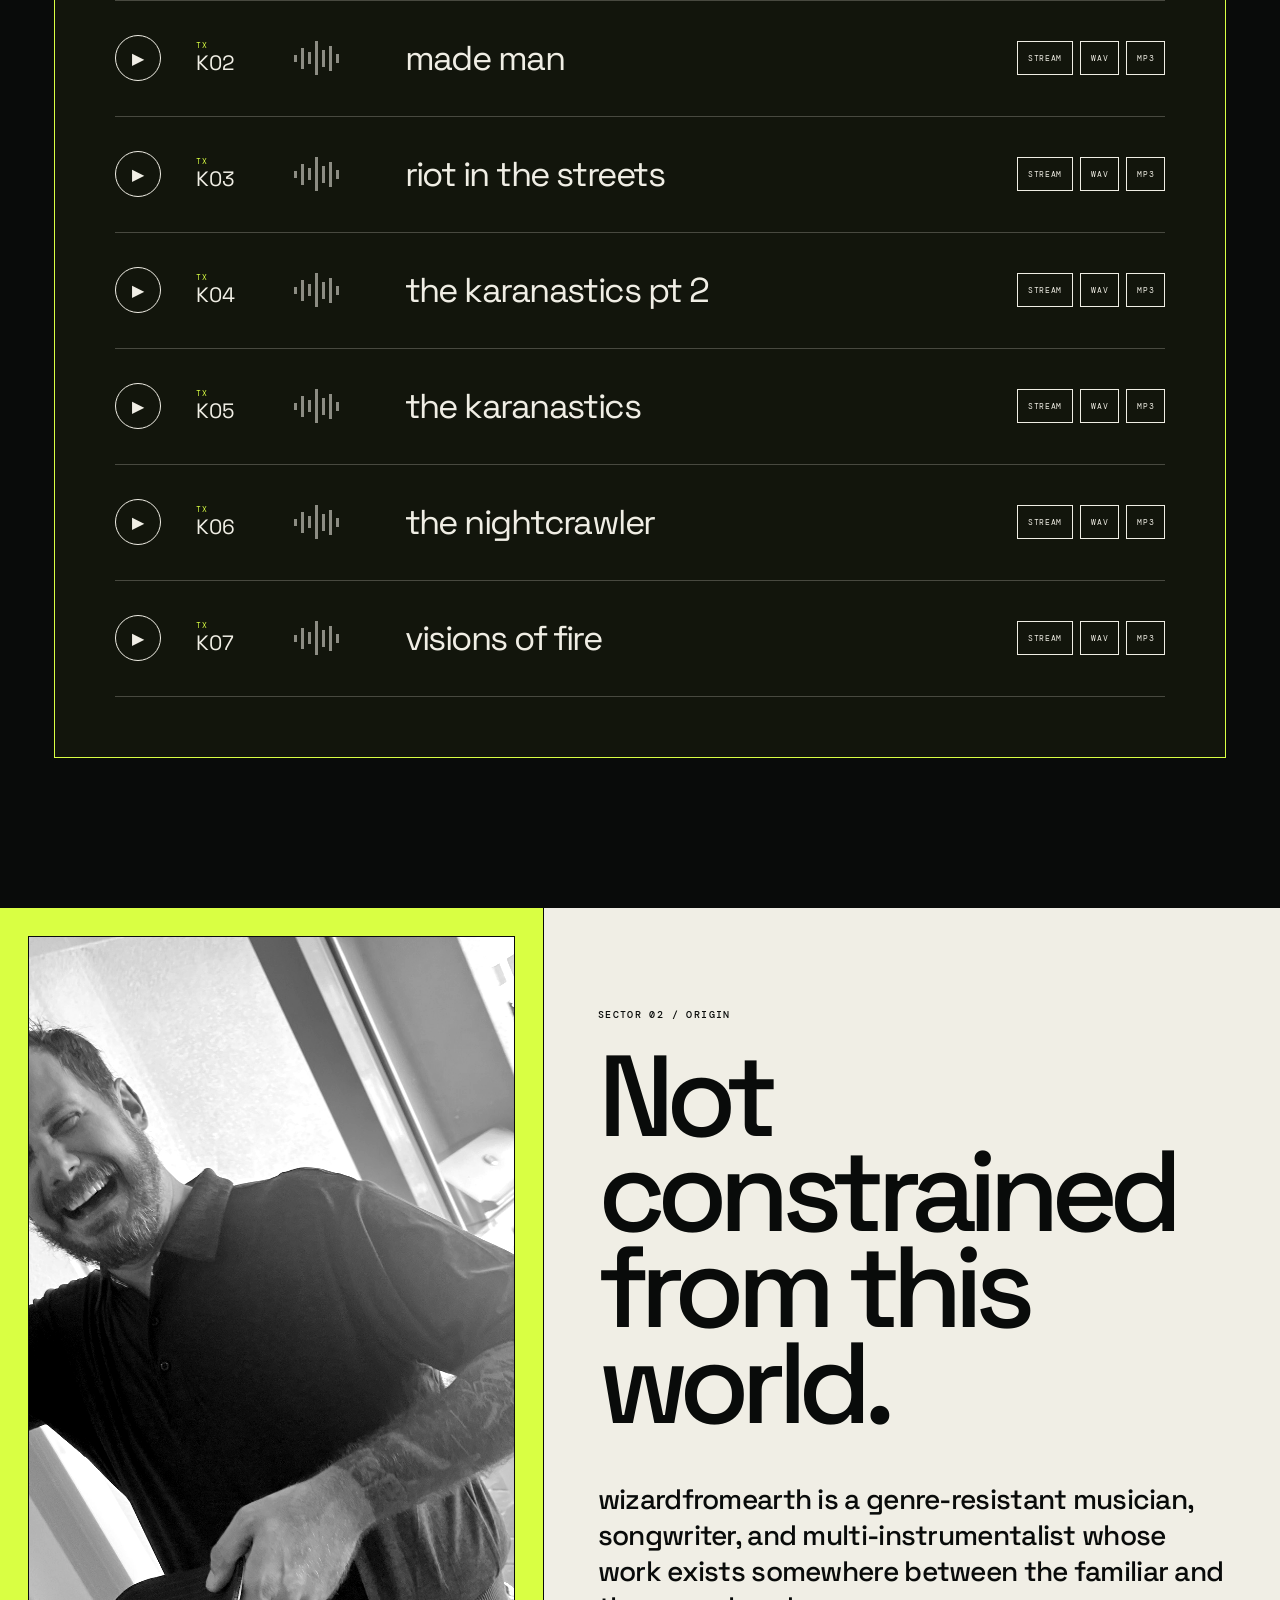
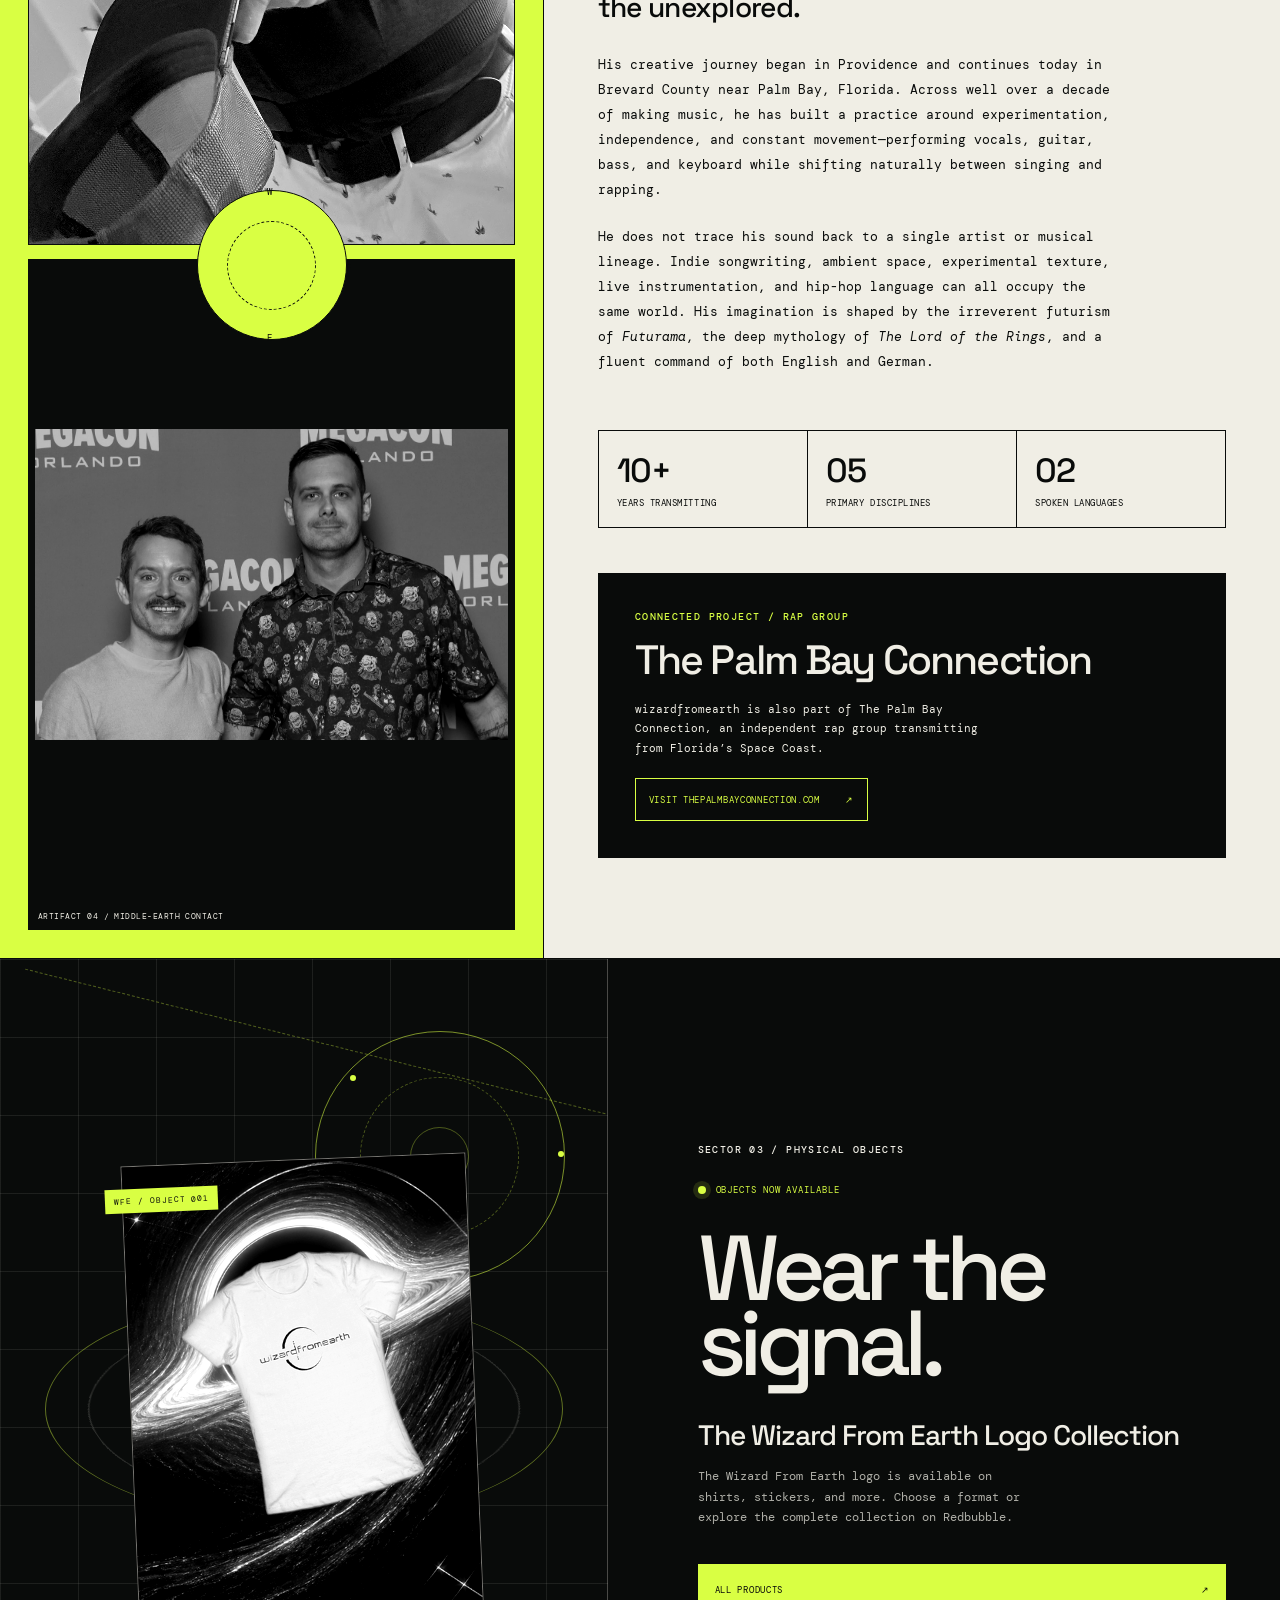
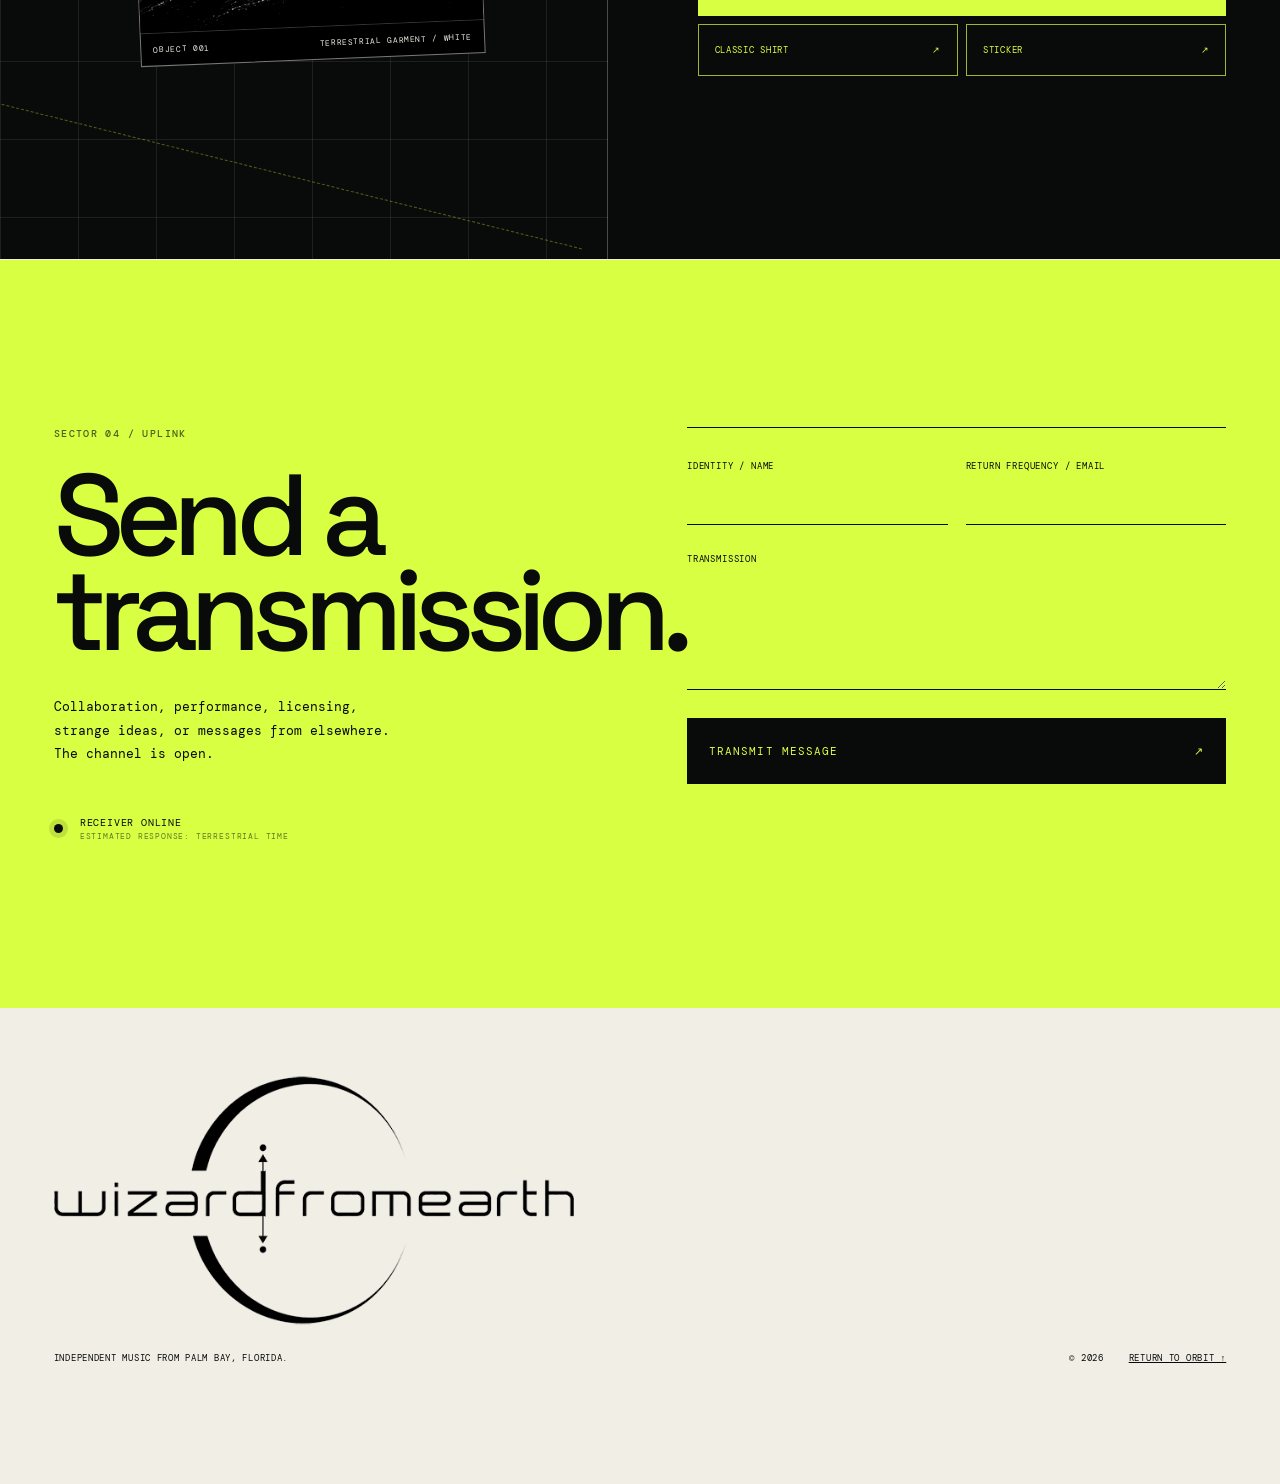
==== commit 0a14da2d: "Add production social sharing card" ====
--- a/index.html
+++ b/index.html
@@ -3,20 +3,27 @@
 <head>
   <meta charset="utf-8">
   <meta name="viewport" content="width=device-width, initial-scale=1">
-  <title>wizardfromearth — Orbital Transmission Archive</title>
-  <meta name="description" content="The official music archive of wizardfromearth. Stream and download experimental, indie, ambient, rock, and rap music from Palm Bay, Florida.">
+  <title>wizardfromearth — Official Site</title>
+  <meta name="description" content="Independent experimental, indie, ambient, rock, and rap music from Palm Bay, Florida.">
   <meta name="theme-color" content="#d9ff43">
   <meta property="og:type" content="website">
-  <meta property="og:title" content="wizardfromearth — Orbital Transmission Archive">
-  <meta property="og:description" content="Experimental signals from Palm Bay. Stream and download the complete independent music archive.">
-  <meta property="og:image" content="https://wizardfromearth.com/og.png">
+  <meta property="og:site_name" content="wizardfromearth">
+  <meta property="og:url" content="https://wizardfromearth.com/">
+  <meta property="og:title" content="wizardfromearth — Official Site">
+  <meta property="og:description" content="Independent experimental, indie, ambient, rock, and rap music from Palm Bay, Florida.">
+  <meta property="og:image" content="https://wizardfromearth.com/wizardfromearth-social-card-2026.png">
+  <meta property="og:image:secure_url" content="https://wizardfromearth.com/wizardfromearth-social-card-2026.png">
+  <meta property="og:image:type" content="image/png">
   <meta property="og:image:width" content="1736">
   <meta property="og:image:height" content="906">
+  <meta property="og:image:alt" content="wizardfromearth official site">
   <meta name="twitter:card" content="summary_large_image">
-  <meta name="twitter:title" content="wizardfromearth — Orbital Transmission Archive">
-  <meta name="twitter:description" content="Experimental signals from Palm Bay. Stream and download the complete independent music archive.">
-  <meta name="twitter:image" content="https://wizardfromearth.com/og.png">
-  <link rel="icon" href="logo/wizardfromearth-logo-blk.webp" type="image/webp">
+  <meta name="twitter:title" content="wizardfromearth — Official Site">
+  <meta name="twitter:description" content="Independent experimental, indie, ambient, rock, and rap music from Palm Bay, Florida.">
+  <meta name="twitter:image" content="https://wizardfromearth.com/wizardfromearth-social-card-2026.png">
+  <meta name="twitter:image:alt" content="wizardfromearth official site">
+  <link rel="icon" href="brand/favicon.png?v=20260809" type="image/png" sizes="125x125">
+  <link rel="apple-touch-icon" href="brand/favicon.png?v=20260809">
   <link rel="preconnect" href="https://fonts.googleapis.com">
   <link rel="preconnect" href="https://fonts.gstatic.com" crossorigin>
   <link href="https://fonts.googleapis.com/css2?family=DM+Mono:wght@300;400;500&family=Space+Grotesk:wght@400;500;600&display=swap" rel="stylesheet">
@@ -685,7 +692,7 @@
     {
       "@type": "WebSite",
       "url": "https://wizardfromearth.com",
-      "name": "wizardfromearth — Orbital Transmission Archive",
+      "name": "wizardfromearth — Official Site",
       "inLanguage": "en-US"
     }
   ]
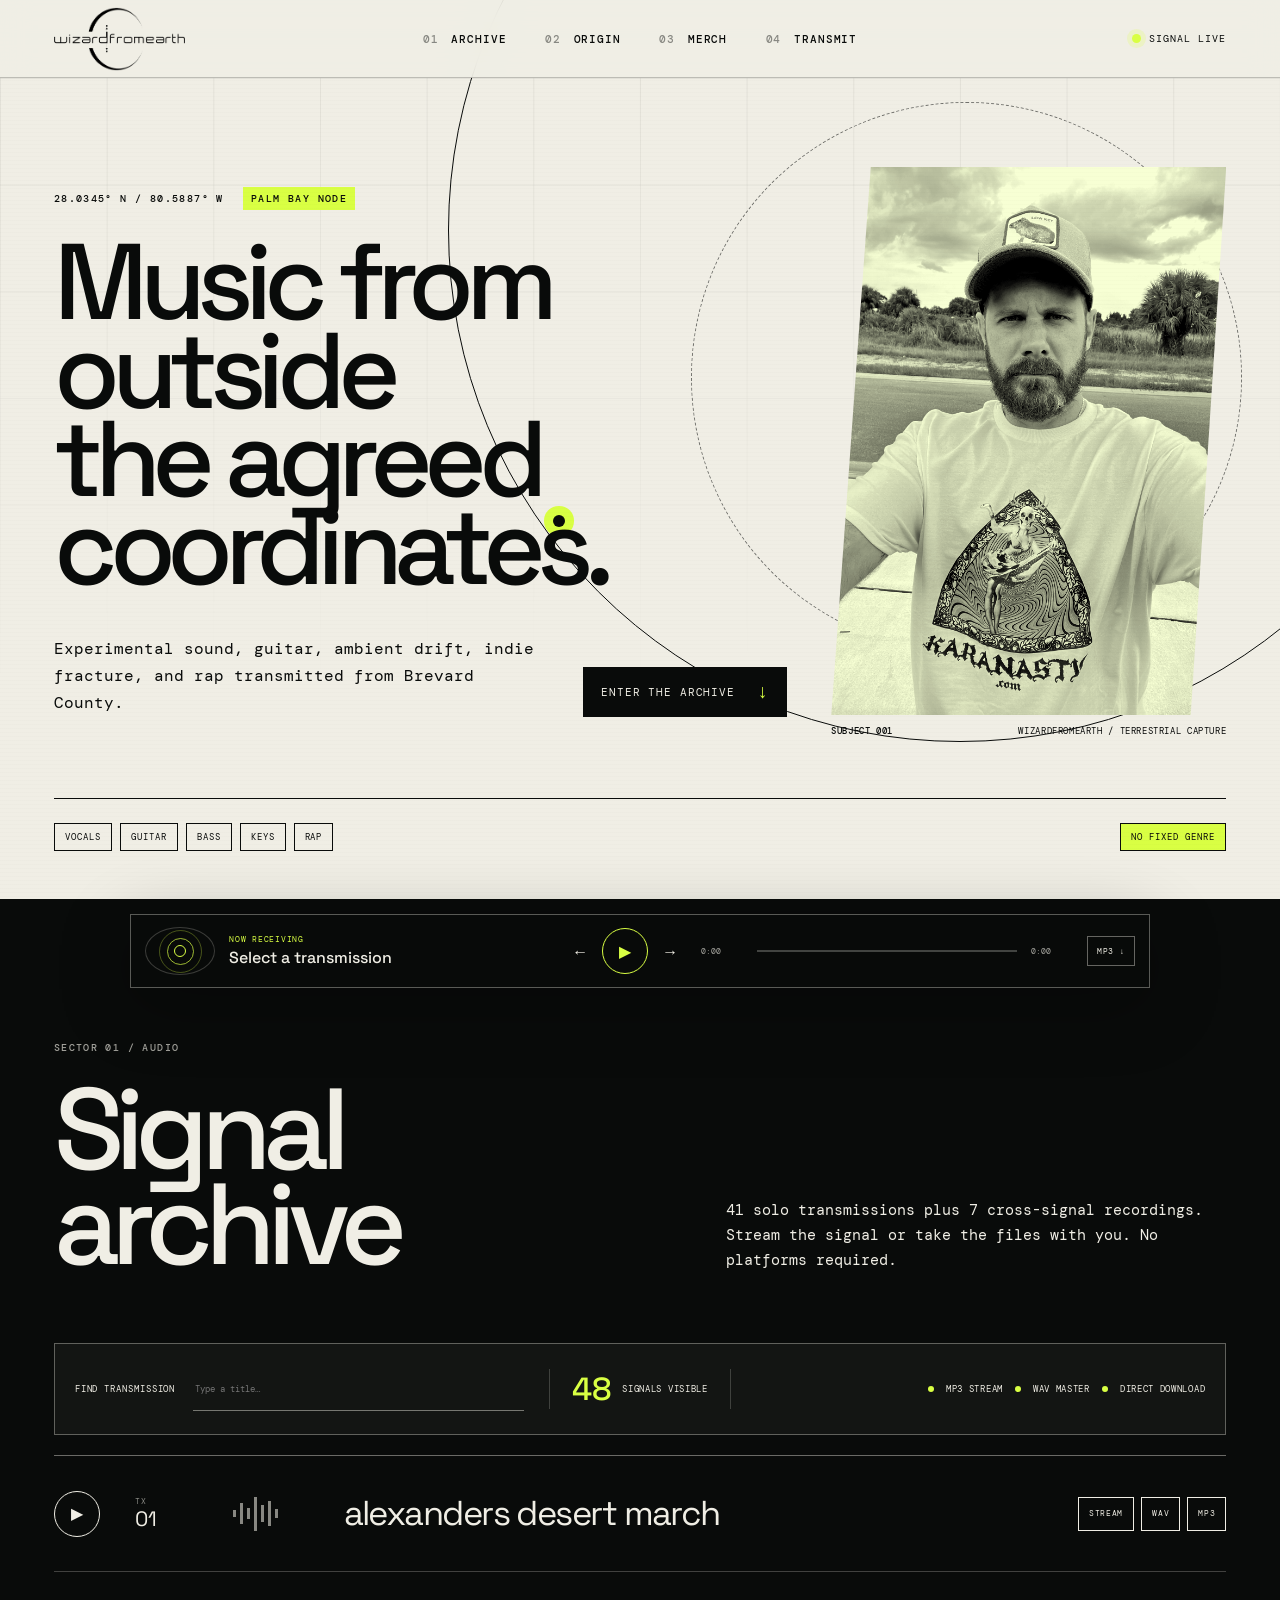
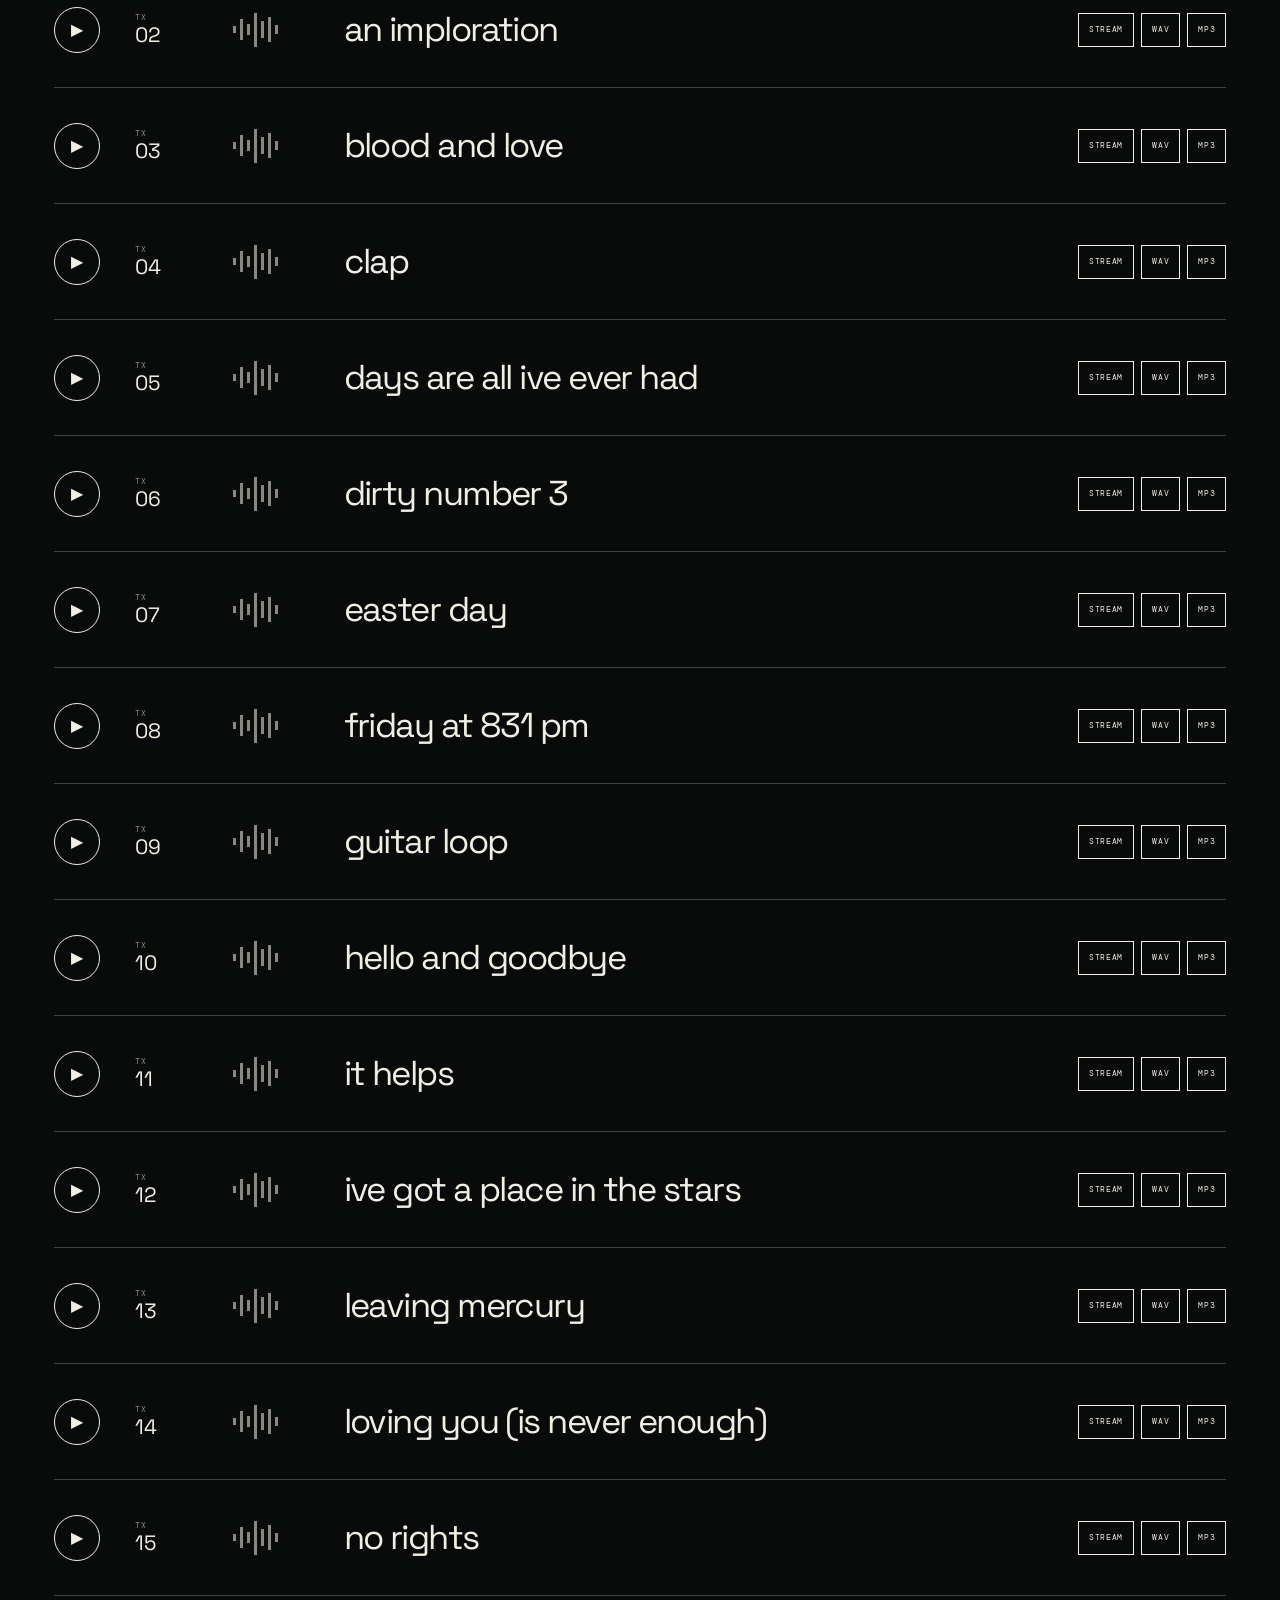
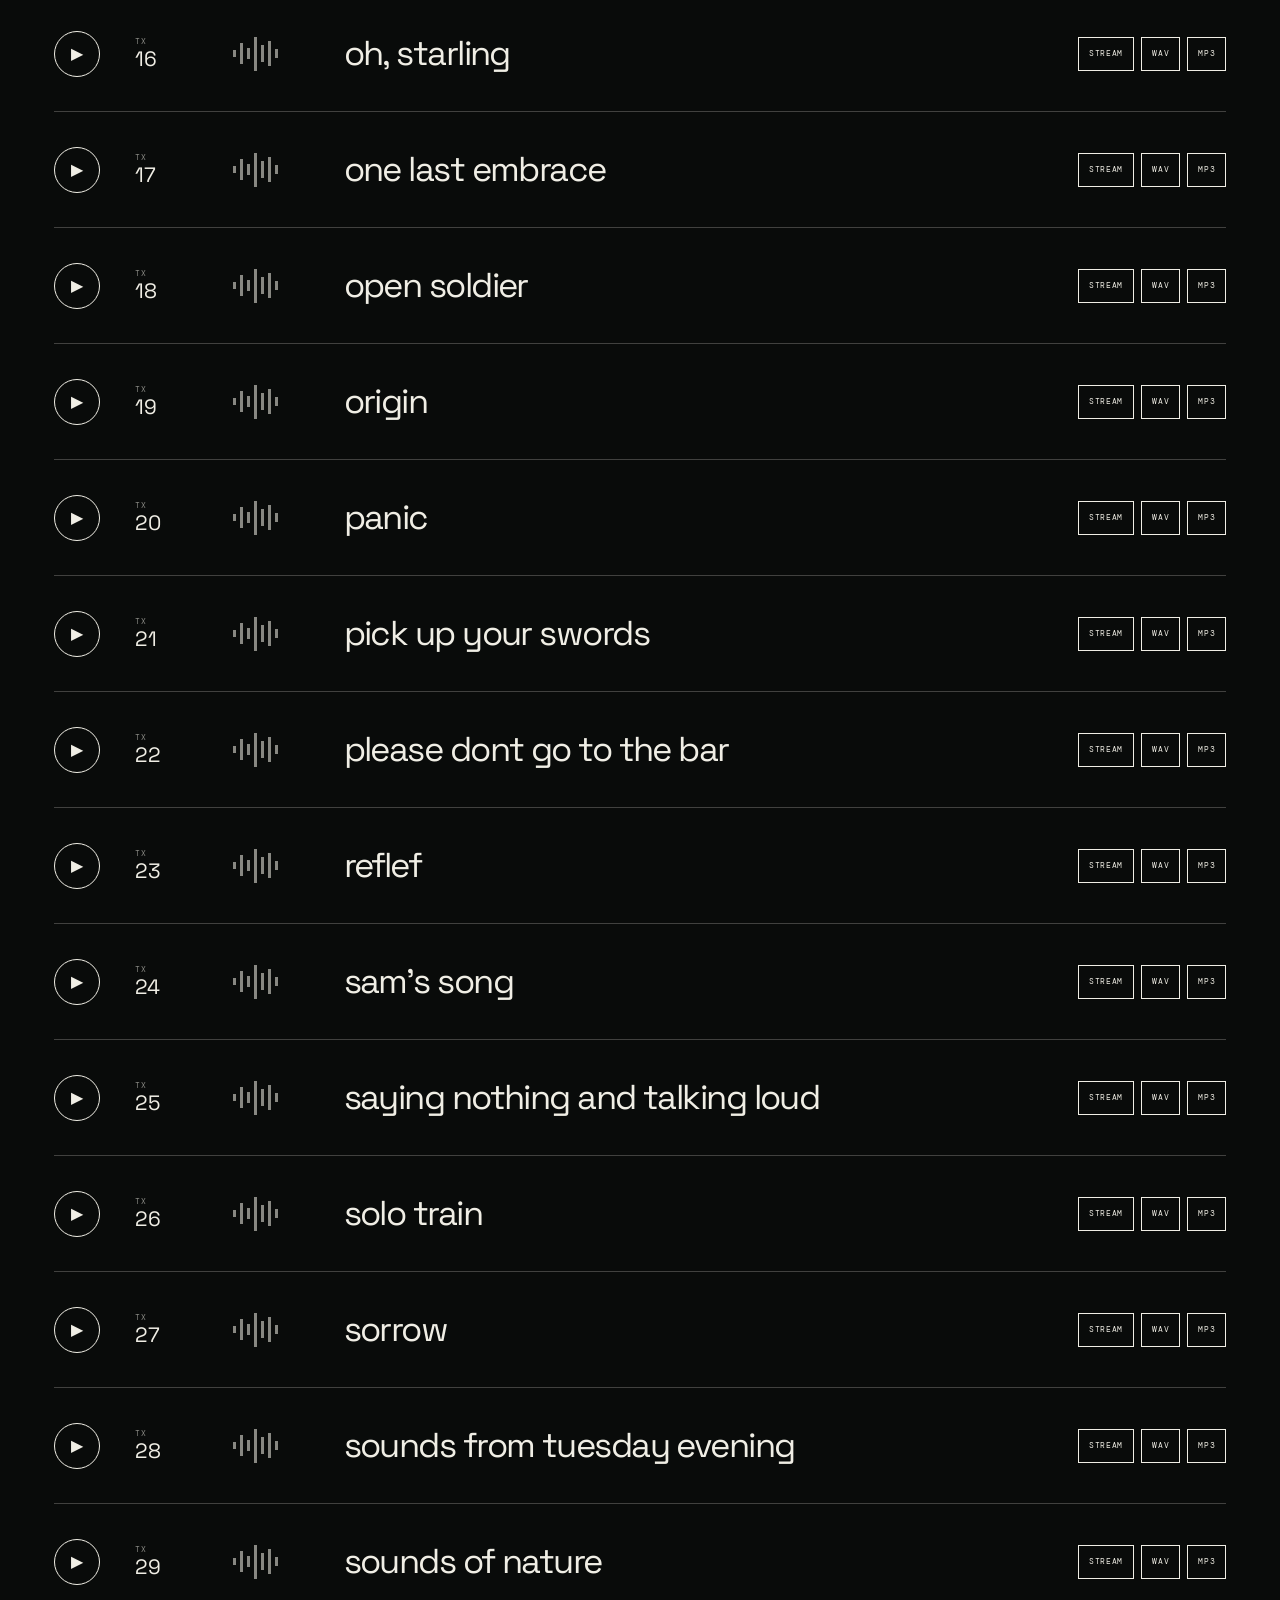
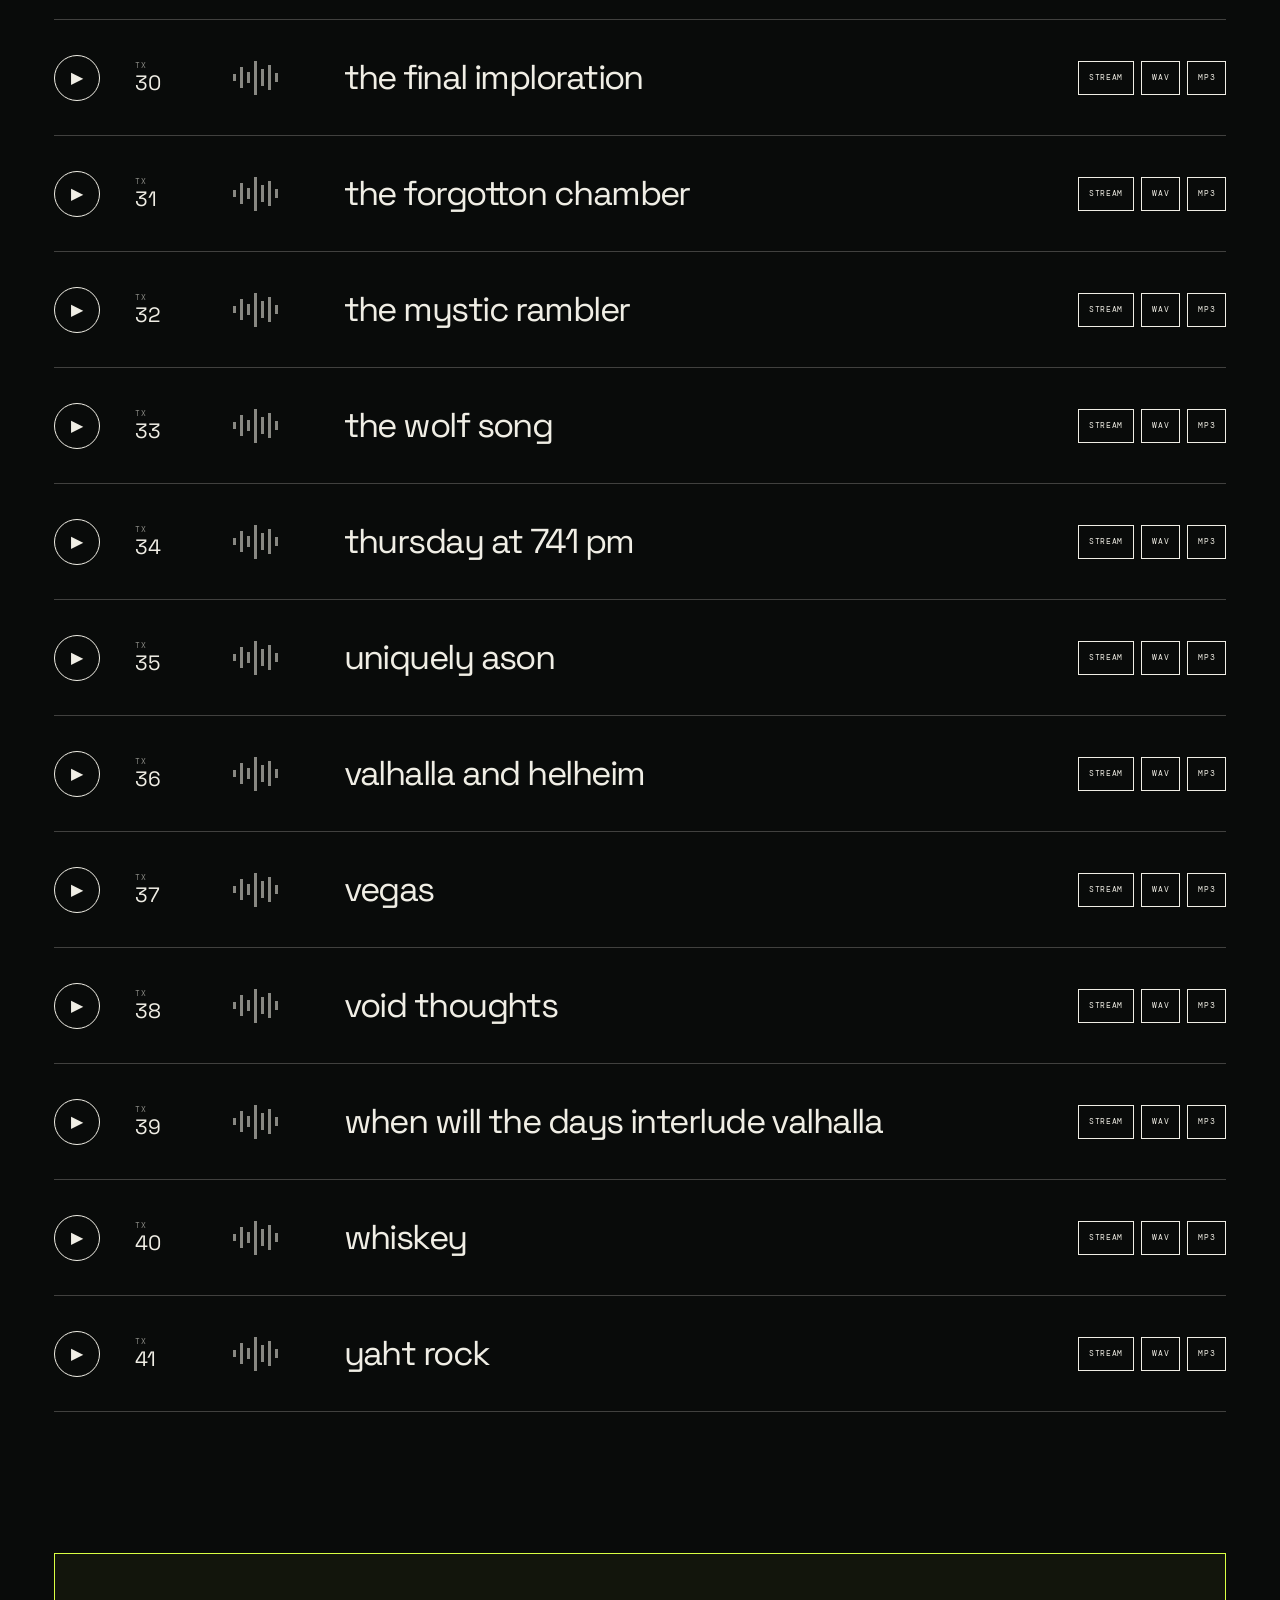
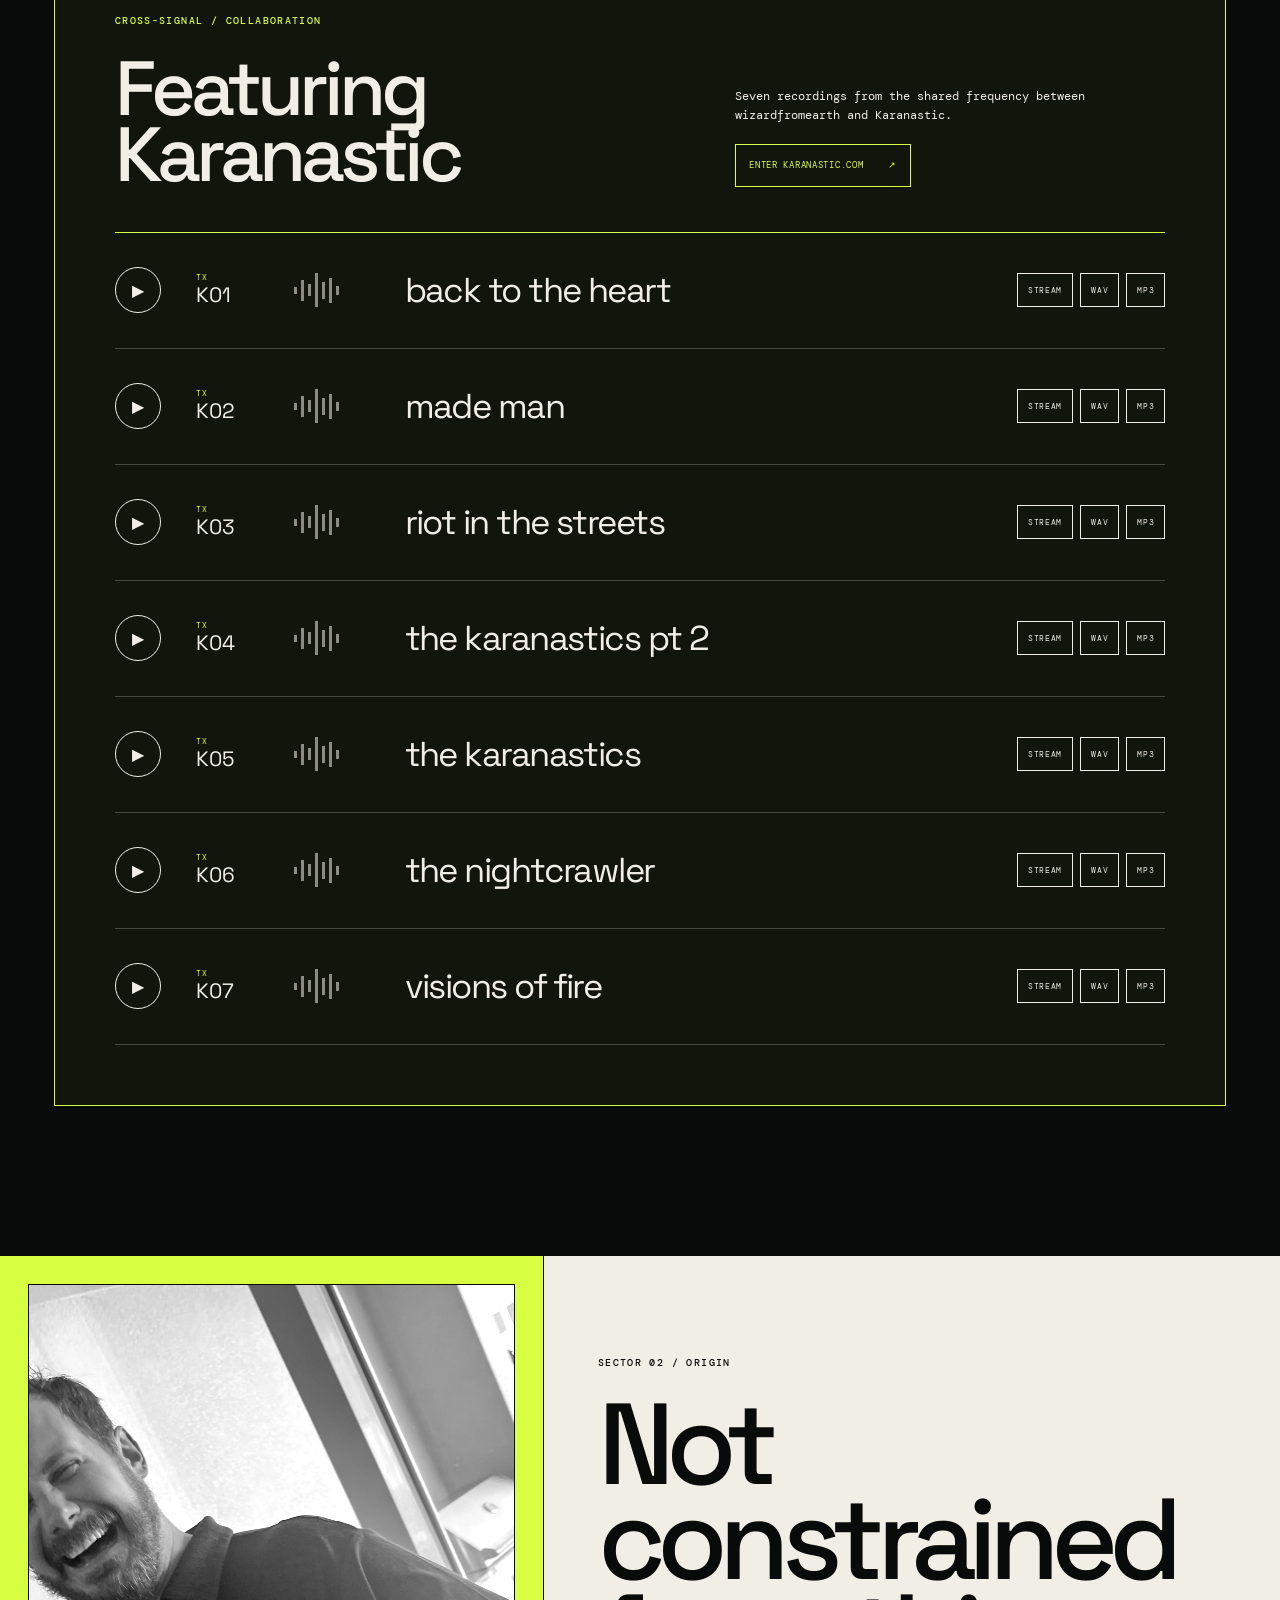
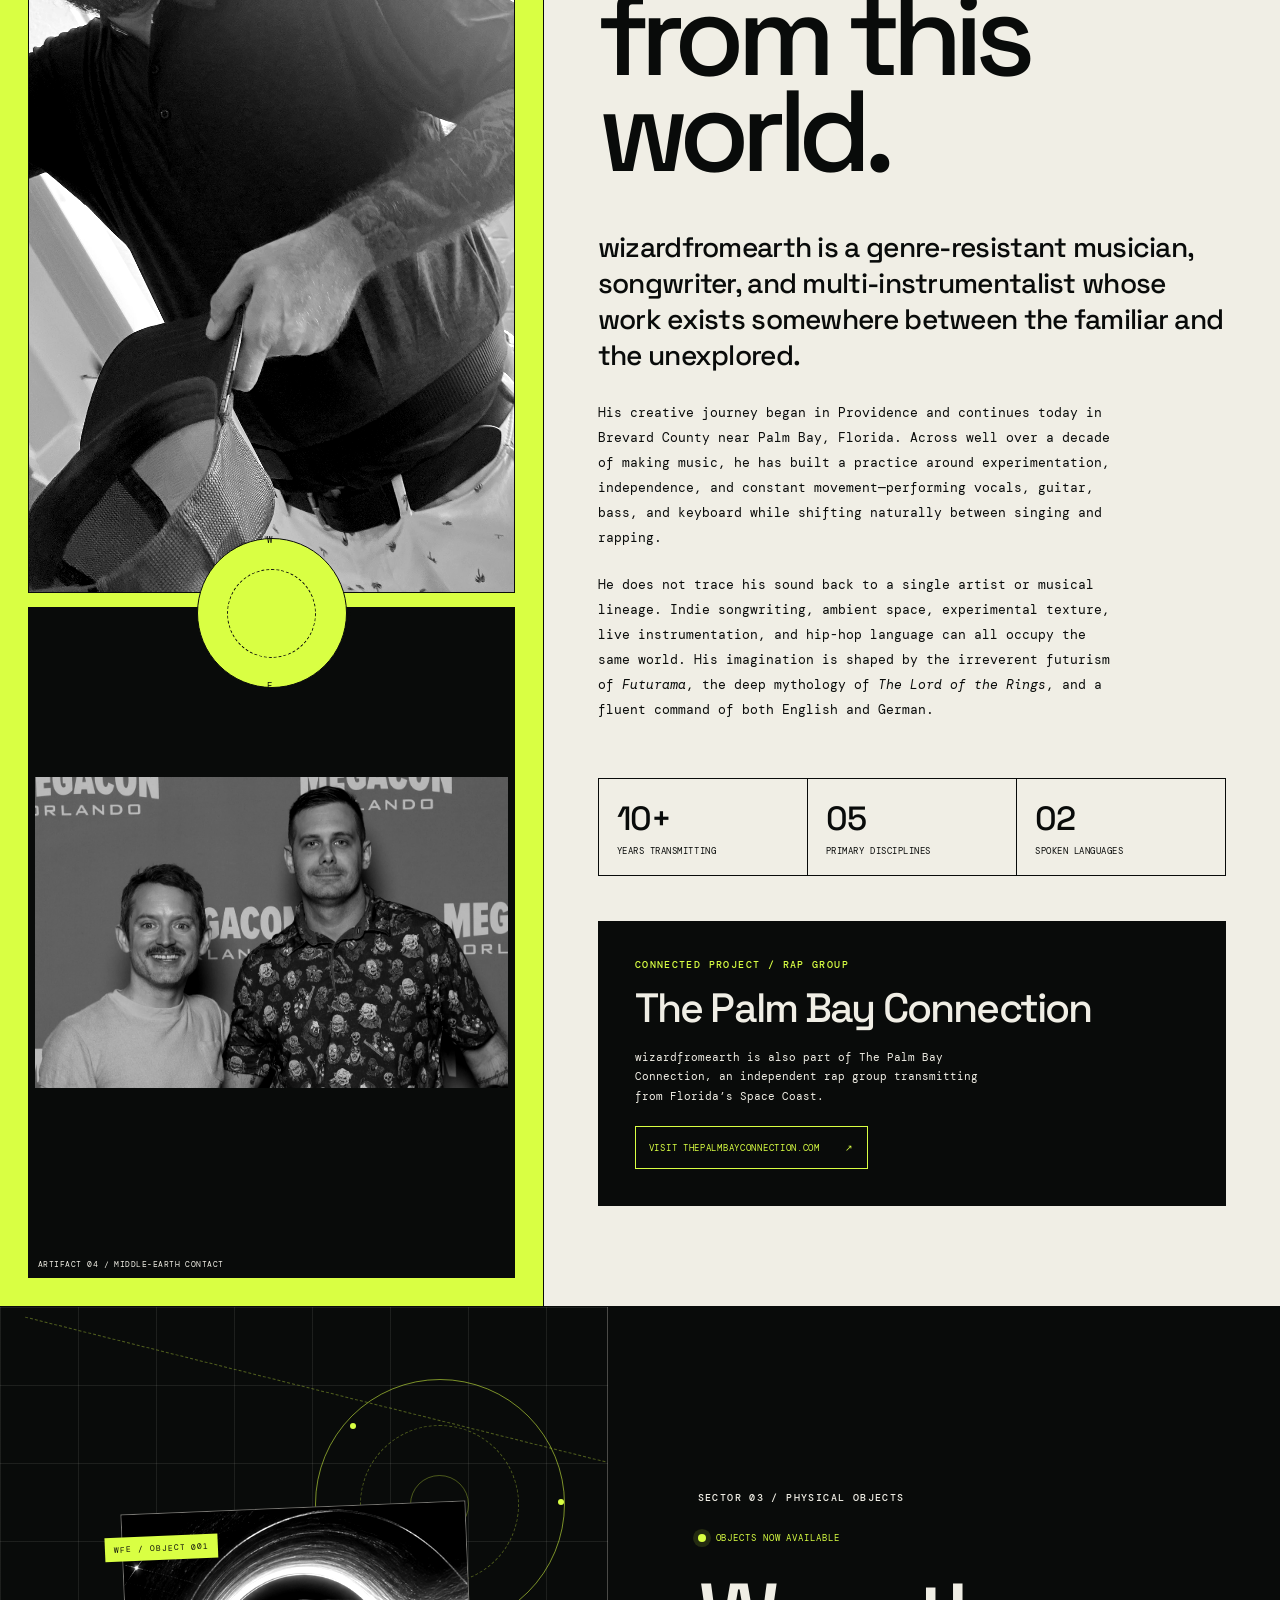
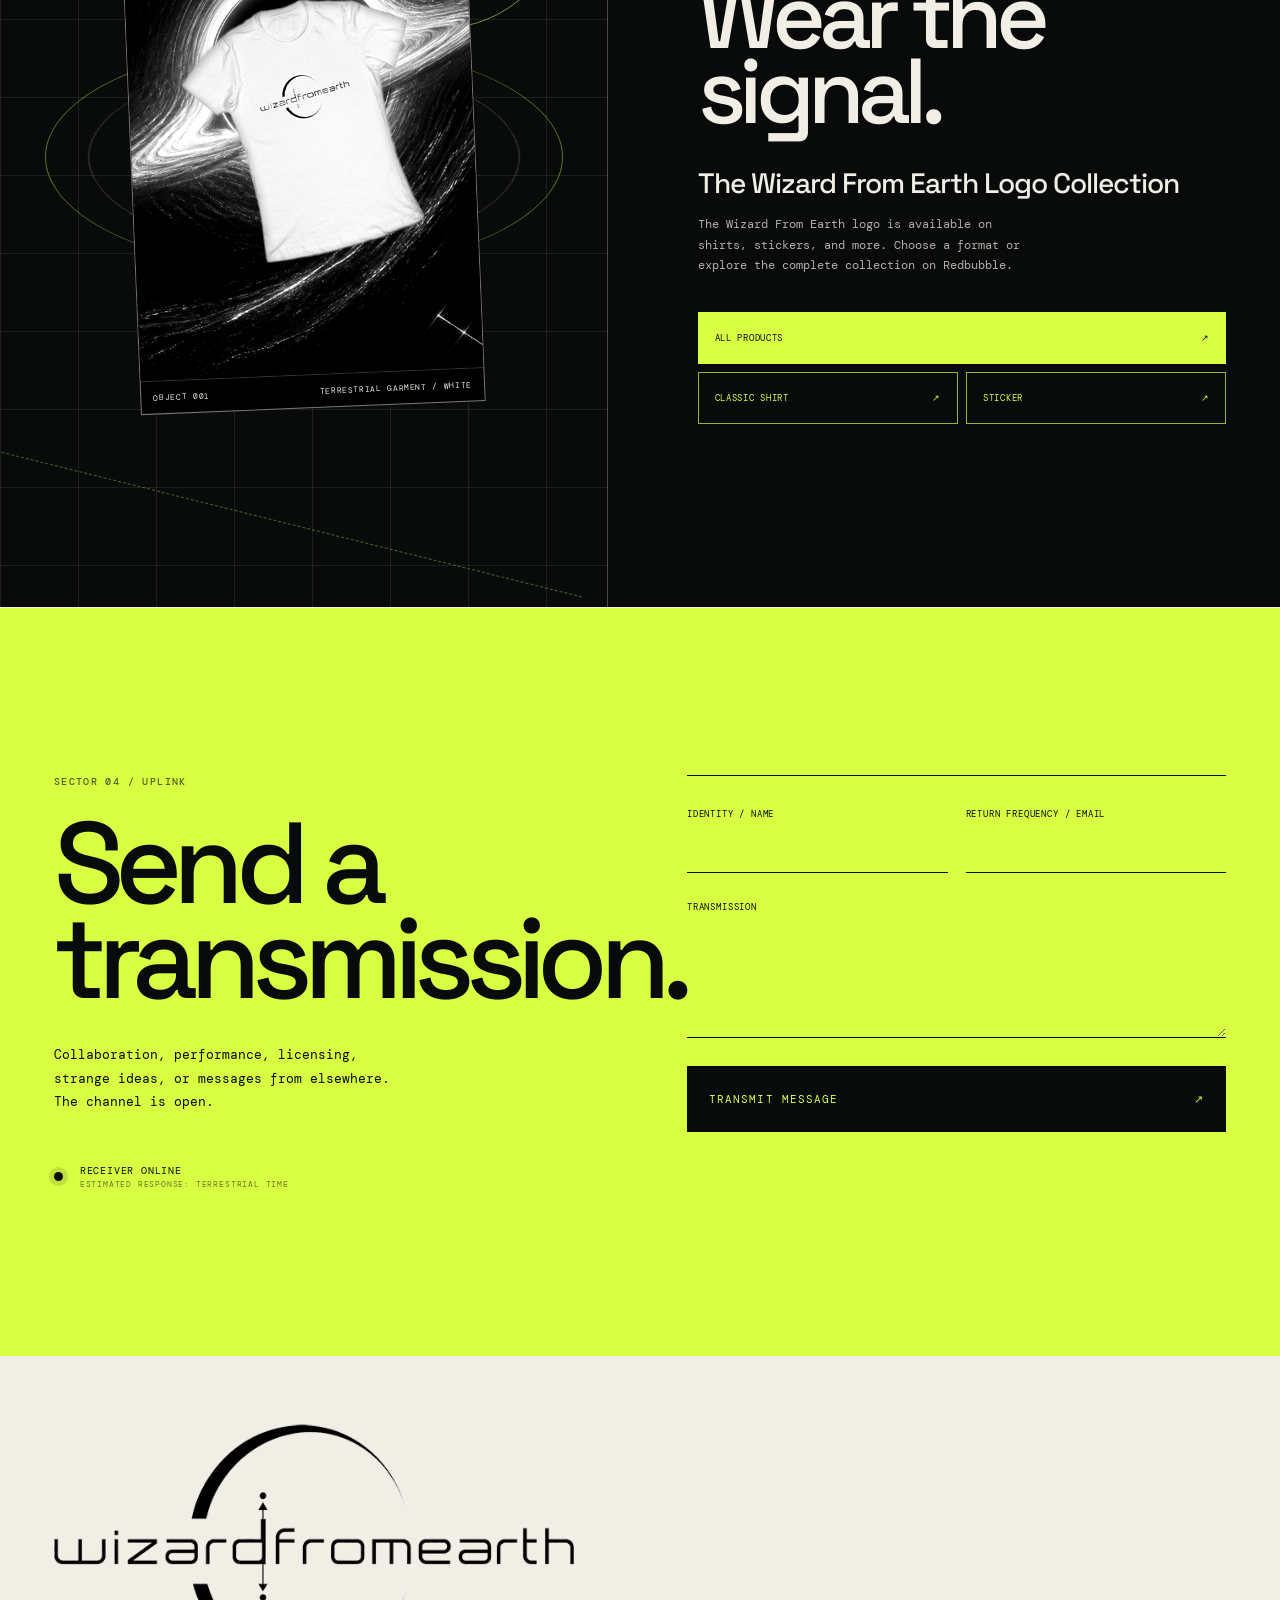
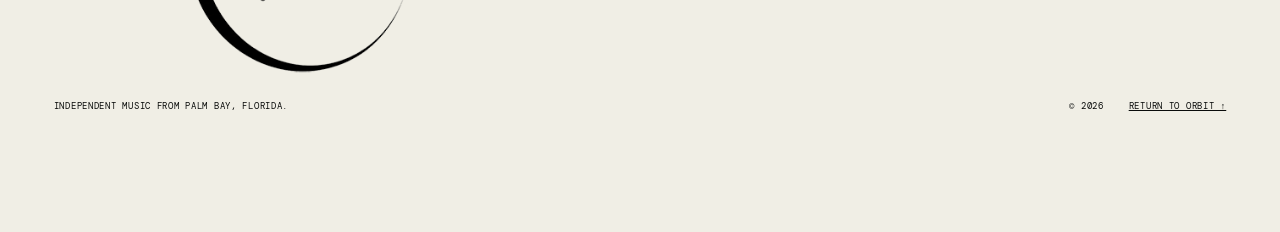
==== commit eda64c85: "Add three new music archive tracks" ====
--- a/index.html
+++ b/index.html
@@ -224,6 +224,19 @@
         },
         {
           "@type": "MusicRecording",
+          "name": "Loving You (Is Never Enough)",
+          "url": "https://wizardfromearth.com/#track-loving-you-is-never-enough",
+          "byArtist": {
+            "@id": "https://wizardfromearth.com/#artist"
+          },
+          "audio": {
+            "@type": "AudioObject",
+            "contentUrl": "https://wizardfromearth.com/music/loving-you-is-never-enough.mp3",
+            "encodingFormat": "audio/mpeg"
+          }
+        },
+        {
+          "@type": "MusicRecording",
           "name": "No Rights",
           "url": "https://wizardfromearth.com/#track-no-rights",
           "byArtist": {
@@ -341,6 +354,19 @@
         },
         {
           "@type": "MusicRecording",
+          "name": "Sam's Song",
+          "url": "https://wizardfromearth.com/#track-sams-song",
+          "byArtist": {
+            "@id": "https://wizardfromearth.com/#artist"
+          },
+          "audio": {
+            "@type": "AudioObject",
+            "contentUrl": "https://wizardfromearth.com/music/sams-song.mp3",
+            "encodingFormat": "audio/mpeg"
+          }
+        },
+        {
+          "@type": "MusicRecording",
           "name": "Saying Nothing And Talking Loud",
           "url": "https://wizardfromearth.com/#track-saying-nothing-and-talking-loud",
           "byArtist": {
@@ -544,6 +570,19 @@
           "audio": {
             "@type": "AudioObject",
             "contentUrl": "https://wizardfromearth.com/music/whiskey.mp3",
+            "encodingFormat": "audio/mpeg"
+          }
+        },
+        {
+          "@type": "MusicRecording",
+          "name": "Yaht Rock",
+          "url": "https://wizardfromearth.com/#track-yaht-rock",
+          "byArtist": {
+            "@id": "https://wizardfromearth.com/#artist"
+          },
+          "audio": {
+            "@type": "AudioObject",
+            "contentUrl": "https://wizardfromearth.com/music/yaht-rock.mp3",
             "encodingFormat": "audio/mpeg"
           }
         },
@@ -747,7 +786,7 @@
           <p class="section-code">SECTOR 01 / AUDIO</p>
           <h2 id="archive-title">Signal archive</h2>
         </div>
-        <p class="section-intro">38 solo transmissions plus 7 cross-signal recordings. Stream the signal or take the files with you. No platforms required.</p>
+        <p class="section-intro">41 solo transmissions plus 7 cross-signal recordings. Stream the signal or take the files with you. No platforms required.</p>
       </header>
 
       <div class="archive-console">
@@ -756,7 +795,7 @@
           <input id="track-search" type="search" placeholder="Type a title…" autocomplete="off">
         </label>
         <div class="archive-readout">
-          <span id="visible-count">45</span>
+          <span id="visible-count">48</span>
           <small>signals visible</small>
         </div>
         <div class="archive-legend"><i></i> MP3 stream <i></i> WAV master <i></i> direct download</div>
@@ -945,354 +984,396 @@
         <a href="music/leaving-mercury.mp3" download>MP3</a>
       </div>
     </article>
-<article class="track" id="track-no-rights" data-index="13" data-search="no rights">
-      <button class="track__play" type="button" data-play="13" aria-label="Play No Rights">
+<article class="track" id="track-loving-you-is-never-enough" data-index="13" data-search="loving you (is never enough)">
+      <button class="track__play" type="button" data-play="13" aria-label="Play Loving You (Is Never Enough)">
         <span class="track__play-idle" aria-hidden="true">▶</span>
         <span class="track__play-live" aria-hidden="true">Ⅱ</span>
       </button>
       <div class="track__number"><span>TX</span>14</div>
       <div class="track__signal"><span aria-hidden="true"></span><span aria-hidden="true"></span><span aria-hidden="true"></span><span aria-hidden="true"></span><span aria-hidden="true"></span><span aria-hidden="true"></span><span aria-hidden="true"></span></div>
+      <h3>Loving You (Is Never Enough)</h3>
+      <div class="track__actions">
+        <button type="button" data-play="13">Stream</button>
+        <a href="music/loving-you-is-never-enough.wav" download>WAV</a>
+        <a href="music/loving-you-is-never-enough.mp3" download>MP3</a>
+      </div>
+    </article>
+<article class="track" id="track-no-rights" data-index="14" data-search="no rights">
+      <button class="track__play" type="button" data-play="14" aria-label="Play No Rights">
+        <span class="track__play-idle" aria-hidden="true">▶</span>
+        <span class="track__play-live" aria-hidden="true">Ⅱ</span>
+      </button>
+      <div class="track__number"><span>TX</span>15</div>
+      <div class="track__signal"><span aria-hidden="true"></span><span aria-hidden="true"></span><span aria-hidden="true"></span><span aria-hidden="true"></span><span aria-hidden="true"></span><span aria-hidden="true"></span><span aria-hidden="true"></span></div>
       <h3>No Rights</h3>
       <div class="track__actions">
-        <button type="button" data-play="13">Stream</button>
+        <button type="button" data-play="14">Stream</button>
         <a href="music/no-rights.wav" download>WAV</a>
         <a href="music/no-rights.mp3" download>MP3</a>
       </div>
     </article>
-<article class="track" id="track-oh-starling" data-index="14" data-search="oh, starling">
-      <button class="track__play" type="button" data-play="14" aria-label="Play Oh, Starling">
-        <span class="track__play-idle" aria-hidden="true">▶</span>
-        <span class="track__play-live" aria-hidden="true">Ⅱ</span>
-      </button>
-      <div class="track__number"><span>TX</span>15</div>
+<article class="track" id="track-oh-starling" data-index="15" data-search="oh, starling">
+      <button class="track__play" type="button" data-play="15" aria-label="Play Oh, Starling">
+        <span class="track__play-idle" aria-hidden="true">▶</span>
+        <span class="track__play-live" aria-hidden="true">Ⅱ</span>
+      </button>
+      <div class="track__number"><span>TX</span>16</div>
       <div class="track__signal"><span aria-hidden="true"></span><span aria-hidden="true"></span><span aria-hidden="true"></span><span aria-hidden="true"></span><span aria-hidden="true"></span><span aria-hidden="true"></span><span aria-hidden="true"></span></div>
       <h3>Oh, Starling</h3>
       <div class="track__actions">
-        <button type="button" data-play="14">Stream</button>
+        <button type="button" data-play="15">Stream</button>
         <a href="music/oh_starling.wav" download>WAV</a>
         <a href="music/oh_starling.mp3" download>MP3</a>
       </div>
     </article>
-<article class="track" id="track-one-last-embrace" data-index="15" data-search="one last embrace">
-      <button class="track__play" type="button" data-play="15" aria-label="Play One Last Embrace">
-        <span class="track__play-idle" aria-hidden="true">▶</span>
-        <span class="track__play-live" aria-hidden="true">Ⅱ</span>
-      </button>
-      <div class="track__number"><span>TX</span>16</div>
+<article class="track" id="track-one-last-embrace" data-index="16" data-search="one last embrace">
+      <button class="track__play" type="button" data-play="16" aria-label="Play One Last Embrace">
+        <span class="track__play-idle" aria-hidden="true">▶</span>
+        <span class="track__play-live" aria-hidden="true">Ⅱ</span>
+      </button>
+      <div class="track__number"><span>TX</span>17</div>
       <div class="track__signal"><span aria-hidden="true"></span><span aria-hidden="true"></span><span aria-hidden="true"></span><span aria-hidden="true"></span><span aria-hidden="true"></span><span aria-hidden="true"></span><span aria-hidden="true"></span></div>
       <h3>One Last Embrace</h3>
       <div class="track__actions">
-        <button type="button" data-play="15">Stream</button>
+        <button type="button" data-play="16">Stream</button>
         <a href="music/one-last-embrace.wav" download>WAV</a>
         <a href="music/one-last-embrace.mp3" download>MP3</a>
       </div>
     </article>
-<article class="track" id="track-open-soldier" data-index="16" data-search="open soldier">
-      <button class="track__play" type="button" data-play="16" aria-label="Play Open Soldier">
-        <span class="track__play-idle" aria-hidden="true">▶</span>
-        <span class="track__play-live" aria-hidden="true">Ⅱ</span>
-      </button>
-      <div class="track__number"><span>TX</span>17</div>
+<article class="track" id="track-open-soldier" data-index="17" data-search="open soldier">
+      <button class="track__play" type="button" data-play="17" aria-label="Play Open Soldier">
+        <span class="track__play-idle" aria-hidden="true">▶</span>
+        <span class="track__play-live" aria-hidden="true">Ⅱ</span>
+      </button>
+      <div class="track__number"><span>TX</span>18</div>
       <div class="track__signal"><span aria-hidden="true"></span><span aria-hidden="true"></span><span aria-hidden="true"></span><span aria-hidden="true"></span><span aria-hidden="true"></span><span aria-hidden="true"></span><span aria-hidden="true"></span></div>
       <h3>Open Soldier</h3>
       <div class="track__actions">
-        <button type="button" data-play="16">Stream</button>
+        <button type="button" data-play="17">Stream</button>
         <a href="music/open-soldier.wav" download>WAV</a>
         <a href="music/open-soldier.mp3" download>MP3</a>
       </div>
     </article>
-<article class="track" id="track-origin" data-index="17" data-search="origin">
-      <button class="track__play" type="button" data-play="17" aria-label="Play Origin">
-        <span class="track__play-idle" aria-hidden="true">▶</span>
-        <span class="track__play-live" aria-hidden="true">Ⅱ</span>
-      </button>
-      <div class="track__number"><span>TX</span>18</div>
+<article class="track" id="track-origin" data-index="18" data-search="origin">
+      <button class="track__play" type="button" data-play="18" aria-label="Play Origin">
+        <span class="track__play-idle" aria-hidden="true">▶</span>
+        <span class="track__play-live" aria-hidden="true">Ⅱ</span>
+      </button>
+      <div class="track__number"><span>TX</span>19</div>
       <div class="track__signal"><span aria-hidden="true"></span><span aria-hidden="true"></span><span aria-hidden="true"></span><span aria-hidden="true"></span><span aria-hidden="true"></span><span aria-hidden="true"></span><span aria-hidden="true"></span></div>
       <h3>Origin</h3>
       <div class="track__actions">
-        <button type="button" data-play="17">Stream</button>
+        <button type="button" data-play="18">Stream</button>
         <a href="music/origin.wav" download>WAV</a>
         <a href="music/origin.mp3" download>MP3</a>
       </div>
     </article>
-<article class="track" id="track-panic" data-index="18" data-search="panic">
-      <button class="track__play" type="button" data-play="18" aria-label="Play Panic">
-        <span class="track__play-idle" aria-hidden="true">▶</span>
-        <span class="track__play-live" aria-hidden="true">Ⅱ</span>
-      </button>
-      <div class="track__number"><span>TX</span>19</div>
+<article class="track" id="track-panic" data-index="19" data-search="panic">
+      <button class="track__play" type="button" data-play="19" aria-label="Play Panic">
+        <span class="track__play-idle" aria-hidden="true">▶</span>
+        <span class="track__play-live" aria-hidden="true">Ⅱ</span>
+      </button>
+      <div class="track__number"><span>TX</span>20</div>
       <div class="track__signal"><span aria-hidden="true"></span><span aria-hidden="true"></span><span aria-hidden="true"></span><span aria-hidden="true"></span><span aria-hidden="true"></span><span aria-hidden="true"></span><span aria-hidden="true"></span></div>
       <h3>Panic</h3>
       <div class="track__actions">
-        <button type="button" data-play="18">Stream</button>
+        <button type="button" data-play="19">Stream</button>
         <a href="music/panic.wav" download>WAV</a>
         <a href="music/panic.mp3" download>MP3</a>
       </div>
     </article>
-<article class="track" id="track-pick-up-your-swords" data-index="19" data-search="pick up your swords">
-      <button class="track__play" type="button" data-play="19" aria-label="Play Pick Up Your Swords">
-        <span class="track__play-idle" aria-hidden="true">▶</span>
-        <span class="track__play-live" aria-hidden="true">Ⅱ</span>
-      </button>
-      <div class="track__number"><span>TX</span>20</div>
+<article class="track" id="track-pick-up-your-swords" data-index="20" data-search="pick up your swords">
+      <button class="track__play" type="button" data-play="20" aria-label="Play Pick Up Your Swords">
+        <span class="track__play-idle" aria-hidden="true">▶</span>
+        <span class="track__play-live" aria-hidden="true">Ⅱ</span>
+      </button>
+      <div class="track__number"><span>TX</span>21</div>
       <div class="track__signal"><span aria-hidden="true"></span><span aria-hidden="true"></span><span aria-hidden="true"></span><span aria-hidden="true"></span><span aria-hidden="true"></span><span aria-hidden="true"></span><span aria-hidden="true"></span></div>
       <h3>Pick Up Your Swords</h3>
       <div class="track__actions">
-        <button type="button" data-play="19">Stream</button>
+        <button type="button" data-play="20">Stream</button>
         <a href="music/pick-up-your-swords.wav" download>WAV</a>
         <a href="music/pick-up-your-swords.mp3" download>MP3</a>
       </div>
     </article>
-<article class="track" id="track-please-dont-go-to-the-bar" data-index="20" data-search="please dont go to the bar">
-      <button class="track__play" type="button" data-play="20" aria-label="Play Please Dont Go To The Bar">
-        <span class="track__play-idle" aria-hidden="true">▶</span>
-        <span class="track__play-live" aria-hidden="true">Ⅱ</span>
-      </button>
-      <div class="track__number"><span>TX</span>21</div>
+<article class="track" id="track-please-dont-go-to-the-bar" data-index="21" data-search="please dont go to the bar">
+      <button class="track__play" type="button" data-play="21" aria-label="Play Please Dont Go To The Bar">
+        <span class="track__play-idle" aria-hidden="true">▶</span>
+        <span class="track__play-live" aria-hidden="true">Ⅱ</span>
+      </button>
+      <div class="track__number"><span>TX</span>22</div>
       <div class="track__signal"><span aria-hidden="true"></span><span aria-hidden="true"></span><span aria-hidden="true"></span><span aria-hidden="true"></span><span aria-hidden="true"></span><span aria-hidden="true"></span><span aria-hidden="true"></span></div>
       <h3>Please Dont Go To The Bar</h3>
       <div class="track__actions">
-        <button type="button" data-play="20">Stream</button>
+        <button type="button" data-play="21">Stream</button>
         <a href="music/please-dont-go-to-the-bar.wav" download>WAV</a>
         <a href="music/please-dont-go-to-the-bar.mp3" download>MP3</a>
       </div>
     </article>
-<article class="track" id="track-reflef" data-index="21" data-search="reflef">
-      <button class="track__play" type="button" data-play="21" aria-label="Play Reflef">
-        <span class="track__play-idle" aria-hidden="true">▶</span>
-        <span class="track__play-live" aria-hidden="true">Ⅱ</span>
-      </button>
-      <div class="track__number"><span>TX</span>22</div>
+<article class="track" id="track-reflef" data-index="22" data-search="reflef">
+      <button class="track__play" type="button" data-play="22" aria-label="Play Reflef">
+        <span class="track__play-idle" aria-hidden="true">▶</span>
+        <span class="track__play-live" aria-hidden="true">Ⅱ</span>
+      </button>
+      <div class="track__number"><span>TX</span>23</div>
       <div class="track__signal"><span aria-hidden="true"></span><span aria-hidden="true"></span><span aria-hidden="true"></span><span aria-hidden="true"></span><span aria-hidden="true"></span><span aria-hidden="true"></span><span aria-hidden="true"></span></div>
       <h3>Reflef</h3>
       <div class="track__actions">
-        <button type="button" data-play="21">Stream</button>
+        <button type="button" data-play="22">Stream</button>
         <a href="music/reflef.wav" download>WAV</a>
         <a href="music/reflef.mp3" download>MP3</a>
       </div>
     </article>
-<article class="track" id="track-saying-nothing-and-talking-loud" data-index="22" data-search="saying nothing and talking loud">
-      <button class="track__play" type="button" data-play="22" aria-label="Play Saying Nothing And Talking Loud">
-        <span class="track__play-idle" aria-hidden="true">▶</span>
-        <span class="track__play-live" aria-hidden="true">Ⅱ</span>
-      </button>
-      <div class="track__number"><span>TX</span>23</div>
+<article class="track" id="track-sams-song" data-index="23" data-search="sam&#x27;s song">
+      <button class="track__play" type="button" data-play="23" aria-label="Play Sam&#x27;s Song">
+        <span class="track__play-idle" aria-hidden="true">▶</span>
+        <span class="track__play-live" aria-hidden="true">Ⅱ</span>
+      </button>
+      <div class="track__number"><span>TX</span>24</div>
+      <div class="track__signal"><span aria-hidden="true"></span><span aria-hidden="true"></span><span aria-hidden="true"></span><span aria-hidden="true"></span><span aria-hidden="true"></span><span aria-hidden="true"></span><span aria-hidden="true"></span></div>
+      <h3>Sam&#x27;s Song</h3>
+      <div class="track__actions">
+        <button type="button" data-play="23">Stream</button>
+        <a href="music/sams-song.wav" download>WAV</a>
+        <a href="music/sams-song.mp3" download>MP3</a>
+      </div>
+    </article>
+<article class="track" id="track-saying-nothing-and-talking-loud" data-index="24" data-search="saying nothing and talking loud">
+      <button class="track__play" type="button" data-play="24" aria-label="Play Saying Nothing And Talking Loud">
+        <span class="track__play-idle" aria-hidden="true">▶</span>
+        <span class="track__play-live" aria-hidden="true">Ⅱ</span>
+      </button>
+      <div class="track__number"><span>TX</span>25</div>
       <div class="track__signal"><span aria-hidden="true"></span><span aria-hidden="true"></span><span aria-hidden="true"></span><span aria-hidden="true"></span><span aria-hidden="true"></span><span aria-hidden="true"></span><span aria-hidden="true"></span></div>
       <h3>Saying Nothing And Talking Loud</h3>
       <div class="track__actions">
-        <button type="button" data-play="22">Stream</button>
+        <button type="button" data-play="24">Stream</button>
         <a href="music/saying-nothing-and-talking-loud.wav" download>WAV</a>
         <a href="music/saying-nothing-and-talking-loud.mp3" download>MP3</a>
       </div>
     </article>
-<article class="track" id="track-solo-train" data-index="23" data-search="solo train">
-      <button class="track__play" type="button" data-play="23" aria-label="Play Solo Train">
-        <span class="track__play-idle" aria-hidden="true">▶</span>
-        <span class="track__play-live" aria-hidden="true">Ⅱ</span>
-      </button>
-      <div class="track__number"><span>TX</span>24</div>
+<article class="track" id="track-solo-train" data-index="25" data-search="solo train">
+      <button class="track__play" type="button" data-play="25" aria-label="Play Solo Train">
+        <span class="track__play-idle" aria-hidden="true">▶</span>
+        <span class="track__play-live" aria-hidden="true">Ⅱ</span>
+      </button>
+      <div class="track__number"><span>TX</span>26</div>
       <div class="track__signal"><span aria-hidden="true"></span><span aria-hidden="true"></span><span aria-hidden="true"></span><span aria-hidden="true"></span><span aria-hidden="true"></span><span aria-hidden="true"></span><span aria-hidden="true"></span></div>
       <h3>Solo Train</h3>
       <div class="track__actions">
-        <button type="button" data-play="23">Stream</button>
+        <button type="button" data-play="25">Stream</button>
         <a href="music/solo-train.wav" download>WAV</a>
         <a href="music/solo-train.mp3" download>MP3</a>
       </div>
     </article>
-<article class="track" id="track-sorrow" data-index="24" data-search="sorrow">
-      <button class="track__play" type="button" data-play="24" aria-label="Play Sorrow">
-        <span class="track__play-idle" aria-hidden="true">▶</span>
-        <span class="track__play-live" aria-hidden="true">Ⅱ</span>
-      </button>
-      <div class="track__number"><span>TX</span>25</div>
+<article class="track" id="track-sorrow" data-index="26" data-search="sorrow">
+      <button class="track__play" type="button" data-play="26" aria-label="Play Sorrow">
+        <span class="track__play-idle" aria-hidden="true">▶</span>
+        <span class="track__play-live" aria-hidden="true">Ⅱ</span>
+      </button>
+      <div class="track__number"><span>TX</span>27</div>
       <div class="track__signal"><span aria-hidden="true"></span><span aria-hidden="true"></span><span aria-hidden="true"></span><span aria-hidden="true"></span><span aria-hidden="true"></span><span aria-hidden="true"></span><span aria-hidden="true"></span></div>
       <h3>Sorrow</h3>
       <div class="track__actions">
-        <button type="button" data-play="24">Stream</button>
+        <button type="button" data-play="26">Stream</button>
         <a href="music/sorrow.wav" download>WAV</a>
         <a href="music/sorrow.mp3" download>MP3</a>
       </div>
     </article>
-<article class="track" id="track-sounds-from-tuesday-evening" data-index="25" data-search="sounds from tuesday evening">
-      <button class="track__play" type="button" data-play="25" aria-label="Play Sounds From Tuesday Evening">
-        <span class="track__play-idle" aria-hidden="true">▶</span>
-        <span class="track__play-live" aria-hidden="true">Ⅱ</span>
-      </button>
-      <div class="track__number"><span>TX</span>26</div>
+<article class="track" id="track-sounds-from-tuesday-evening" data-index="27" data-search="sounds from tuesday evening">
+      <button class="track__play" type="button" data-play="27" aria-label="Play Sounds From Tuesday Evening">
+        <span class="track__play-idle" aria-hidden="true">▶</span>
+        <span class="track__play-live" aria-hidden="true">Ⅱ</span>
+      </button>
+      <div class="track__number"><span>TX</span>28</div>
       <div class="track__signal"><span aria-hidden="true"></span><span aria-hidden="true"></span><span aria-hidden="true"></span><span aria-hidden="true"></span><span aria-hidden="true"></span><span aria-hidden="true"></span><span aria-hidden="true"></span></div>
       <h3>Sounds From Tuesday Evening</h3>
       <div class="track__actions">
-        <button type="button" data-play="25">Stream</button>
+        <button type="button" data-play="27">Stream</button>
         <a href="music/sounds-from-tuesday-evening.wav" download>WAV</a>
         <a href="music/sounds-from-tuesday-evening.mp3" download>MP3</a>
       </div>
     </article>
-<article class="track" id="track-sounds-of-nature" data-index="26" data-search="sounds of nature">
-      <button class="track__play" type="button" data-play="26" aria-label="Play Sounds Of Nature">
-        <span class="track__play-idle" aria-hidden="true">▶</span>
-        <span class="track__play-live" aria-hidden="true">Ⅱ</span>
-      </button>
-      <div class="track__number"><span>TX</span>27</div>
+<article class="track" id="track-sounds-of-nature" data-index="28" data-search="sounds of nature">
+      <button class="track__play" type="button" data-play="28" aria-label="Play Sounds Of Nature">
+        <span class="track__play-idle" aria-hidden="true">▶</span>
+        <span class="track__play-live" aria-hidden="true">Ⅱ</span>
+      </button>
+      <div class="track__number"><span>TX</span>29</div>
       <div class="track__signal"><span aria-hidden="true"></span><span aria-hidden="true"></span><span aria-hidden="true"></span><span aria-hidden="true"></span><span aria-hidden="true"></span><span aria-hidden="true"></span><span aria-hidden="true"></span></div>
       <h3>Sounds Of Nature</h3>
       <div class="track__actions">
-        <button type="button" data-play="26">Stream</button>
+        <button type="button" data-play="28">Stream</button>
         <a href="music/sounds-of-nature.wav" download>WAV</a>
         <a href="music/sounds-of-nature.mp3" download>MP3</a>
       </div>
     </article>
-<article class="track" id="track-the-final-imploration" data-index="27" data-search="the final imploration">
-      <button class="track__play" type="button" data-play="27" aria-label="Play The Final Imploration">
-        <span class="track__play-idle" aria-hidden="true">▶</span>
-        <span class="track__play-live" aria-hidden="true">Ⅱ</span>
-      </button>
-      <div class="track__number"><span>TX</span>28</div>
+<article class="track" id="track-the-final-imploration" data-index="29" data-search="the final imploration">
+      <button class="track__play" type="button" data-play="29" aria-label="Play The Final Imploration">
+        <span class="track__play-idle" aria-hidden="true">▶</span>
+        <span class="track__play-live" aria-hidden="true">Ⅱ</span>
+      </button>
+      <div class="track__number"><span>TX</span>30</div>
       <div class="track__signal"><span aria-hidden="true"></span><span aria-hidden="true"></span><span aria-hidden="true"></span><span aria-hidden="true"></span><span aria-hidden="true"></span><span aria-hidden="true"></span><span aria-hidden="true"></span></div>
       <h3>The Final Imploration</h3>
       <div class="track__actions">
-        <button type="button" data-play="27">Stream</button>
+        <button type="button" data-play="29">Stream</button>
         <a href="music/the-final-imploration.wav" download>WAV</a>
         <a href="music/the-final-imploration.mp3" download>MP3</a>
       </div>
     </article>
-<article class="track" id="track-the-forgotton-chamber" data-index="28" data-search="the forgotton chamber">
-      <button class="track__play" type="button" data-play="28" aria-label="Play The Forgotton Chamber">
-        <span class="track__play-idle" aria-hidden="true">▶</span>
-        <span class="track__play-live" aria-hidden="true">Ⅱ</span>
-      </button>
-      <div class="track__number"><span>TX</span>29</div>
+<article class="track" id="track-the-forgotton-chamber" data-index="30" data-search="the forgotton chamber">
+      <button class="track__play" type="button" data-play="30" aria-label="Play The Forgotton Chamber">
+        <span class="track__play-idle" aria-hidden="true">▶</span>
+        <span class="track__play-live" aria-hidden="true">Ⅱ</span>
+      </button>
+      <div class="track__number"><span>TX</span>31</div>
       <div class="track__signal"><span aria-hidden="true"></span><span aria-hidden="true"></span><span aria-hidden="true"></span><span aria-hidden="true"></span><span aria-hidden="true"></span><span aria-hidden="true"></span><span aria-hidden="true"></span></div>
       <h3>The Forgotton Chamber</h3>
       <div class="track__actions">
-        <button type="button" data-play="28">Stream</button>
+        <button type="button" data-play="30">Stream</button>
         <a href="music/the-forgotton-chamber.wav" download>WAV</a>
         <a href="music/the-forgotton-chamber.mp3" download>MP3</a>
       </div>
     </article>
-<article class="track" id="track-the-mystic-rambler" data-index="29" data-search="the mystic rambler">
-      <button class="track__play" type="button" data-play="29" aria-label="Play The Mystic Rambler">
-        <span class="track__play-idle" aria-hidden="true">▶</span>
-        <span class="track__play-live" aria-hidden="true">Ⅱ</span>
-      </button>
-      <div class="track__number"><span>TX</span>30</div>
+<article class="track" id="track-the-mystic-rambler" data-index="31" data-search="the mystic rambler">
+      <button class="track__play" type="button" data-play="31" aria-label="Play The Mystic Rambler">
+        <span class="track__play-idle" aria-hidden="true">▶</span>
+        <span class="track__play-live" aria-hidden="true">Ⅱ</span>
+      </button>
+      <div class="track__number"><span>TX</span>32</div>
       <div class="track__signal"><span aria-hidden="true"></span><span aria-hidden="true"></span><span aria-hidden="true"></span><span aria-hidden="true"></span><span aria-hidden="true"></span><span aria-hidden="true"></span><span aria-hidden="true"></span></div>
       <h3>The Mystic Rambler</h3>
       <div class="track__actions">
-        <button type="button" data-play="29">Stream</button>
+        <button type="button" data-play="31">Stream</button>
         <a href="music/the-mystic-rambler.wav" download>WAV</a>
         <a href="music/the-mystic-rambler.mp3" download>MP3</a>
       </div>
     </article>
-<article class="track" id="track-the-wolf-song" data-index="30" data-search="the wolf song">
-      <button class="track__play" type="button" data-play="30" aria-label="Play The Wolf Song">
-        <span class="track__play-idle" aria-hidden="true">▶</span>
-        <span class="track__play-live" aria-hidden="true">Ⅱ</span>
-      </button>
-      <div class="track__number"><span>TX</span>31</div>
+<article class="track" id="track-the-wolf-song" data-index="32" data-search="the wolf song">
+      <button class="track__play" type="button" data-play="32" aria-label="Play The Wolf Song">
+        <span class="track__play-idle" aria-hidden="true">▶</span>
+        <span class="track__play-live" aria-hidden="true">Ⅱ</span>
+      </button>
+      <div class="track__number"><span>TX</span>33</div>
       <div class="track__signal"><span aria-hidden="true"></span><span aria-hidden="true"></span><span aria-hidden="true"></span><span aria-hidden="true"></span><span aria-hidden="true"></span><span aria-hidden="true"></span><span aria-hidden="true"></span></div>
       <h3>The Wolf Song</h3>
       <div class="track__actions">
-        <button type="button" data-play="30">Stream</button>
+        <button type="button" data-play="32">Stream</button>
         <a href="music/the-wolf-song.wav" download>WAV</a>
         <a href="music/the-wolf-song.mp3" download>MP3</a>
       </div>
     </article>
-<article class="track" id="track-thursday-at-741-pm" data-index="31" data-search="thursday at 741 pm">
-      <button class="track__play" type="button" data-play="31" aria-label="Play Thursday At 741 Pm">
-        <span class="track__play-idle" aria-hidden="true">▶</span>
-        <span class="track__play-live" aria-hidden="true">Ⅱ</span>
-      </button>
-      <div class="track__number"><span>TX</span>32</div>
+<article class="track" id="track-thursday-at-741-pm" data-index="33" data-search="thursday at 741 pm">
+      <button class="track__play" type="button" data-play="33" aria-label="Play Thursday At 741 Pm">
+        <span class="track__play-idle" aria-hidden="true">▶</span>
+        <span class="track__play-live" aria-hidden="true">Ⅱ</span>
+      </button>
+      <div class="track__number"><span>TX</span>34</div>
       <div class="track__signal"><span aria-hidden="true"></span><span aria-hidden="true"></span><span aria-hidden="true"></span><span aria-hidden="true"></span><span aria-hidden="true"></span><span aria-hidden="true"></span><span aria-hidden="true"></span></div>
       <h3>Thursday At 741 Pm</h3>
       <div class="track__actions">
-        <button type="button" data-play="31">Stream</button>
+        <button type="button" data-play="33">Stream</button>
         <a href="music/thursday-at-741-pm.wav" download>WAV</a>
         <a href="music/thursday-at-741-pm.mp3" download>MP3</a>
       </div>
     </article>
-<article class="track" id="track-uniquely-ason" data-index="32" data-search="uniquely ason">
-      <button class="track__play" type="button" data-play="32" aria-label="Play Uniquely Ason">
-        <span class="track__play-idle" aria-hidden="true">▶</span>
-        <span class="track__play-live" aria-hidden="true">Ⅱ</span>
-      </button>
-      <div class="track__number"><span>TX</span>33</div>
+<article class="track" id="track-uniquely-ason" data-index="34" data-search="uniquely ason">
+      <button class="track__play" type="button" data-play="34" aria-label="Play Uniquely Ason">
+        <span class="track__play-idle" aria-hidden="true">▶</span>
+        <span class="track__play-live" aria-hidden="true">Ⅱ</span>
+      </button>
+      <div class="track__number"><span>TX</span>35</div>
       <div class="track__signal"><span aria-hidden="true"></span><span aria-hidden="true"></span><span aria-hidden="true"></span><span aria-hidden="true"></span><span aria-hidden="true"></span><span aria-hidden="true"></span><span aria-hidden="true"></span></div>
       <h3>Uniquely Ason</h3>
       <div class="track__actions">
-        <button type="button" data-play="32">Stream</button>
+        <button type="button" data-play="34">Stream</button>
         <a href="music/uniquely-ason.wav" download>WAV</a>
         <a href="music/uniquely-ason.mp3" download>MP3</a>
       </div>
     </article>
-<article class="track" id="track-valhalla-and-helheim" data-index="33" data-search="valhalla and helheim">
-      <button class="track__play" type="button" data-play="33" aria-label="Play Valhalla And Helheim">
-        <span class="track__play-idle" aria-hidden="true">▶</span>
-        <span class="track__play-live" aria-hidden="true">Ⅱ</span>
-      </button>
-      <div class="track__number"><span>TX</span>34</div>
+<article class="track" id="track-valhalla-and-helheim" data-index="35" data-search="valhalla and helheim">
+      <button class="track__play" type="button" data-play="35" aria-label="Play Valhalla And Helheim">
+        <span class="track__play-idle" aria-hidden="true">▶</span>
+        <span class="track__play-live" aria-hidden="true">Ⅱ</span>
+      </button>
+      <div class="track__number"><span>TX</span>36</div>
       <div class="track__signal"><span aria-hidden="true"></span><span aria-hidden="true"></span><span aria-hidden="true"></span><span aria-hidden="true"></span><span aria-hidden="true"></span><span aria-hidden="true"></span><span aria-hidden="true"></span></div>
       <h3>Valhalla And Helheim</h3>
       <div class="track__actions">
-        <button type="button" data-play="33">Stream</button>
+        <button type="button" data-play="35">Stream</button>
         <a href="music/valhalla-and-helheim.wav" download>WAV</a>
         <a href="music/valhalla-and-helheim.mp3" download>MP3</a>
       </div>
     </article>
-<article class="track" id="track-vegas" data-index="34" data-search="vegas">
-      <button class="track__play" type="button" data-play="34" aria-label="Play Vegas">
-        <span class="track__play-idle" aria-hidden="true">▶</span>
-        <span class="track__play-live" aria-hidden="true">Ⅱ</span>
-      </button>
-      <div class="track__number"><span>TX</span>35</div>
+<article class="track" id="track-vegas" data-index="36" data-search="vegas">
+      <button class="track__play" type="button" data-play="36" aria-label="Play Vegas">
+        <span class="track__play-idle" aria-hidden="true">▶</span>
+        <span class="track__play-live" aria-hidden="true">Ⅱ</span>
+      </button>
+      <div class="track__number"><span>TX</span>37</div>
       <div class="track__signal"><span aria-hidden="true"></span><span aria-hidden="true"></span><span aria-hidden="true"></span><span aria-hidden="true"></span><span aria-hidden="true"></span><span aria-hidden="true"></span><span aria-hidden="true"></span></div>
       <h3>Vegas</h3>
       <div class="track__actions">
-        <button type="button" data-play="34">Stream</button>
+        <button type="button" data-play="36">Stream</button>
         <a href="music/vegas.wav" download>WAV</a>
         <a href="music/vegas.mp3" download>MP3</a>
       </div>
     </article>
-<article class="track" id="track-void-thoughts" data-index="35" data-search="void thoughts">
-      <button class="track__play" type="button" data-play="35" aria-label="Play Void Thoughts">
-        <span class="track__play-idle" aria-hidden="true">▶</span>
-        <span class="track__play-live" aria-hidden="true">Ⅱ</span>
-      </button>
-      <div class="track__number"><span>TX</span>36</div>
+<article class="track" id="track-void-thoughts" data-index="37" data-search="void thoughts">
+      <button class="track__play" type="button" data-play="37" aria-label="Play Void Thoughts">
+        <span class="track__play-idle" aria-hidden="true">▶</span>
+        <span class="track__play-live" aria-hidden="true">Ⅱ</span>
+      </button>
+      <div class="track__number"><span>TX</span>38</div>
       <div class="track__signal"><span aria-hidden="true"></span><span aria-hidden="true"></span><span aria-hidden="true"></span><span aria-hidden="true"></span><span aria-hidden="true"></span><span aria-hidden="true"></span><span aria-hidden="true"></span></div>
       <h3>Void Thoughts</h3>
       <div class="track__actions">
-        <button type="button" data-play="35">Stream</button>
+        <button type="button" data-play="37">Stream</button>
         <a href="music/void-thoughts.wav" download>WAV</a>
         <a href="music/void-thoughts.mp3" download>MP3</a>
       </div>
     </article>
-<article class="track" id="track-when-will-the-days-interlude-valhalla" data-index="36" data-search="when will the days interlude valhalla">
-      <button class="track__play" type="button" data-play="36" aria-label="Play When Will The Days Interlude Valhalla">
-        <span class="track__play-idle" aria-hidden="true">▶</span>
-        <span class="track__play-live" aria-hidden="true">Ⅱ</span>
-      </button>
-      <div class="track__number"><span>TX</span>37</div>
+<article class="track" id="track-when-will-the-days-interlude-valhalla" data-index="38" data-search="when will the days interlude valhalla">
+      <button class="track__play" type="button" data-play="38" aria-label="Play When Will The Days Interlude Valhalla">
+        <span class="track__play-idle" aria-hidden="true">▶</span>
+        <span class="track__play-live" aria-hidden="true">Ⅱ</span>
+      </button>
+      <div class="track__number"><span>TX</span>39</div>
       <div class="track__signal"><span aria-hidden="true"></span><span aria-hidden="true"></span><span aria-hidden="true"></span><span aria-hidden="true"></span><span aria-hidden="true"></span><span aria-hidden="true"></span><span aria-hidden="true"></span></div>
       <h3>When Will The Days Interlude Valhalla</h3>
       <div class="track__actions">
-        <button type="button" data-play="36">Stream</button>
+        <button type="button" data-play="38">Stream</button>
         <a href="music/when-will-the-days-interlude-valhalla.wav" download>WAV</a>
         <a href="music/when-will-the-days-interlude-valhalla.mp3" download>MP3</a>
       </div>
     </article>
-<article class="track" id="track-whiskey" data-index="37" data-search="whiskey">
-      <button class="track__play" type="button" data-play="37" aria-label="Play Whiskey">
-        <span class="track__play-idle" aria-hidden="true">▶</span>
-        <span class="track__play-live" aria-hidden="true">Ⅱ</span>
-      </button>
-      <div class="track__number"><span>TX</span>38</div>
+<article class="track" id="track-whiskey" data-index="39" data-search="whiskey">
+      <button class="track__play" type="button" data-play="39" aria-label="Play Whiskey">
+        <span class="track__play-idle" aria-hidden="true">▶</span>
+        <span class="track__play-live" aria-hidden="true">Ⅱ</span>
+      </button>
+      <div class="track__number"><span>TX</span>40</div>
       <div class="track__signal"><span aria-hidden="true"></span><span aria-hidden="true"></span><span aria-hidden="true"></span><span aria-hidden="true"></span><span aria-hidden="true"></span><span aria-hidden="true"></span><span aria-hidden="true"></span></div>
       <h3>Whiskey</h3>
       <div class="track__actions">
-        <button type="button" data-play="37">Stream</button>
+        <button type="button" data-play="39">Stream</button>
         <a href="music/whiskey.wav" download>WAV</a>
         <a href="music/whiskey.mp3" download>MP3</a>
+      </div>
+    </article>
+<article class="track" id="track-yaht-rock" data-index="40" data-search="yaht rock">
+      <button class="track__play" type="button" data-play="40" aria-label="Play Yaht Rock">
+        <span class="track__play-idle" aria-hidden="true">▶</span>
+        <span class="track__play-live" aria-hidden="true">Ⅱ</span>
+      </button>
+      <div class="track__number"><span>TX</span>41</div>
+      <div class="track__signal"><span aria-hidden="true"></span><span aria-hidden="true"></span><span aria-hidden="true"></span><span aria-hidden="true"></span><span aria-hidden="true"></span><span aria-hidden="true"></span><span aria-hidden="true"></span></div>
+      <h3>Yaht Rock</h3>
+      <div class="track__actions">
+        <button type="button" data-play="40">Stream</button>
+        <a href="music/yaht-rock.wav" download>WAV</a>
+        <a href="music/yaht-rock.mp3" download>MP3</a>
       </div>
     </article>
       </div>
@@ -1309,8 +1390,8 @@
           </div>
         </header>
         <div class="track-list track-list--featured" id="featured-track-list">
-          <article class="track" id="track-karanastic-back-to-the-heart" data-index="38" data-search="back to the heart">
-      <button class="track__play" type="button" data-play="38" aria-label="Play Back To The Heart">
+          <article class="track" id="track-karanastic-back-to-the-heart" data-index="41" data-search="back to the heart">
+      <button class="track__play" type="button" data-play="41" aria-label="Play Back To The Heart">
         <span class="track__play-idle" aria-hidden="true">▶</span>
         <span class="track__play-live" aria-hidden="true">Ⅱ</span>
       </button>
@@ -1318,13 +1399,13 @@
       <div class="track__signal"><span aria-hidden="true"></span><span aria-hidden="true"></span><span aria-hidden="true"></span><span aria-hidden="true"></span><span aria-hidden="true"></span><span aria-hidden="true"></span><span aria-hidden="true"></span></div>
       <h3>Back To The Heart</h3>
       <div class="track__actions">
-        <button type="button" data-play="38">Stream</button>
+        <button type="button" data-play="41">Stream</button>
         <a href="music/featuring-karanastic/back-to-the-heart.wav" download>WAV</a>
         <a href="music/featuring-karanastic/back-to-the-heart.mp3" download>MP3</a>
       </div>
     </article>
-<article class="track" id="track-karanastic-made-man" data-index="39" data-search="made man">
-      <button class="track__play" type="button" data-play="39" aria-label="Play Made Man">
+<article class="track" id="track-karanastic-made-man" data-index="42" data-search="made man">
+      <button class="track__play" type="button" data-play="42" aria-label="Play Made Man">
         <span class="track__play-idle" aria-hidden="true">▶</span>
         <span class="track__play-live" aria-hidden="true">Ⅱ</span>
       </button>
@@ -1332,13 +1413,13 @@
       <div class="track__signal"><span aria-hidden="true"></span><span aria-hidden="true"></span><span aria-hidden="true"></span><span aria-hidden="true"></span><span aria-hidden="true"></span><span aria-hidden="true"></span><span aria-hidden="true"></span></div>
       <h3>Made Man</h3>
       <div class="track__actions">
-        <button type="button" data-play="39">Stream</button>
+        <button type="button" data-play="42">Stream</button>
         <a href="music/featuring-karanastic/made-man.wav" download>WAV</a>
         <a href="music/featuring-karanastic/made-man.mp3" download>MP3</a>
       </div>
     </article>
-<article class="track" id="track-karanastic-riot-in-the-streets" data-index="40" data-search="riot in the streets">
-      <button class="track__play" type="button" data-play="40" aria-label="Play Riot In The Streets">
+<article class="track" id="track-karanastic-riot-in-the-streets" data-index="43" data-search="riot in the streets">
+      <button class="track__play" type="button" data-play="43" aria-label="Play Riot In The Streets">
         <span class="track__play-idle" aria-hidden="true">▶</span>
         <span class="track__play-live" aria-hidden="true">Ⅱ</span>
       </button>
@@ -1346,13 +1427,13 @@
       <div class="track__signal"><span aria-hidden="true"></span><span aria-hidden="true"></span><span aria-hidden="true"></span><span aria-hidden="true"></span><span aria-hidden="true"></span><span aria-hidden="true"></span><span aria-hidden="true"></span></div>
       <h3>Riot In The Streets</h3>
       <div class="track__actions">
-        <button type="button" data-play="40">Stream</button>
+        <button type="button" data-play="43">Stream</button>
         <a href="music/featuring-karanastic/riot-in-the-streets.wav" download>WAV</a>
         <a href="music/featuring-karanastic/riot-in-the-streets.mp3" download>MP3</a>
       </div>
     </article>
-<article class="track" id="track-karanastic-the-karanastics-pt-2" data-index="41" data-search="the karanastics pt 2">
-      <button class="track__play" type="button" data-play="41" aria-label="Play The Karanastics Pt 2">
+<article class="track" id="track-karanastic-the-karanastics-pt-2" data-index="44" data-search="the karanastics pt 2">
+      <button class="track__play" type="button" data-play="44" aria-label="Play The Karanastics Pt 2">
         <span class="track__play-idle" aria-hidden="true">▶</span>
         <span class="track__play-live" aria-hidden="true">Ⅱ</span>
       </button>
@@ -1360,13 +1441,13 @@
       <div class="track__signal"><span aria-hidden="true"></span><span aria-hidden="true"></span><span aria-hidden="true"></span><span aria-hidden="true"></span><span aria-hidden="true"></span><span aria-hidden="true"></span><span aria-hidden="true"></span></div>
       <h3>The Karanastics Pt 2</h3>
       <div class="track__actions">
-        <button type="button" data-play="41">Stream</button>
+        <button type="button" data-play="44">Stream</button>
         <a href="music/featuring-karanastic/the-karanastics-pt-2.wav" download>WAV</a>
         <a href="music/featuring-karanastic/the-karanastics-pt-2.mp3" download>MP3</a>
       </div>
     </article>
-<article class="track" id="track-karanastic-the-karanastics" data-index="42" data-search="the karanastics">
-      <button class="track__play" type="button" data-play="42" aria-label="Play The Karanastics">
+<article class="track" id="track-karanastic-the-karanastics" data-index="45" data-search="the karanastics">
+      <button class="track__play" type="button" data-play="45" aria-label="Play The Karanastics">
         <span class="track__play-idle" aria-hidden="true">▶</span>
         <span class="track__play-live" aria-hidden="true">Ⅱ</span>
       </button>
@@ -1374,13 +1455,13 @@
       <div class="track__signal"><span aria-hidden="true"></span><span aria-hidden="true"></span><span aria-hidden="true"></span><span aria-hidden="true"></span><span aria-hidden="true"></span><span aria-hidden="true"></span><span aria-hidden="true"></span></div>
       <h3>The Karanastics</h3>
       <div class="track__actions">
-        <button type="button" data-play="42">Stream</button>
+        <button type="button" data-play="45">Stream</button>
         <a href="music/featuring-karanastic/the-karanastics.wav" download>WAV</a>
         <a href="music/featuring-karanastic/the-karanastics.mp3" download>MP3</a>
       </div>
     </article>
-<article class="track" id="track-karanastic-the-nightcrawler" data-index="43" data-search="the nightcrawler">
-      <button class="track__play" type="button" data-play="43" aria-label="Play The Nightcrawler">
+<article class="track" id="track-karanastic-the-nightcrawler" data-index="46" data-search="the nightcrawler">
+      <button class="track__play" type="button" data-play="46" aria-label="Play The Nightcrawler">
         <span class="track__play-idle" aria-hidden="true">▶</span>
         <span class="track__play-live" aria-hidden="true">Ⅱ</span>
       </button>
@@ -1388,13 +1469,13 @@
       <div class="track__signal"><span aria-hidden="true"></span><span aria-hidden="true"></span><span aria-hidden="true"></span><span aria-hidden="true"></span><span aria-hidden="true"></span><span aria-hidden="true"></span><span aria-hidden="true"></span></div>
       <h3>The Nightcrawler</h3>
       <div class="track__actions">
-        <button type="button" data-play="43">Stream</button>
+        <button type="button" data-play="46">Stream</button>
         <a href="music/featuring-karanastic/the-nightcrawler.wav" download>WAV</a>
         <a href="music/featuring-karanastic/the-nightcrawler.mp3" download>MP3</a>
       </div>
     </article>
-<article class="track" id="track-karanastic-visions-of-fire" data-index="44" data-search="visions of fire">
-      <button class="track__play" type="button" data-play="44" aria-label="Play Visions Of Fire">
+<article class="track" id="track-karanastic-visions-of-fire" data-index="47" data-search="visions of fire">
+      <button class="track__play" type="button" data-play="47" aria-label="Play Visions Of Fire">
         <span class="track__play-idle" aria-hidden="true">▶</span>
         <span class="track__play-live" aria-hidden="true">Ⅱ</span>
       </button>
@@ -1402,7 +1483,7 @@
       <div class="track__signal"><span aria-hidden="true"></span><span aria-hidden="true"></span><span aria-hidden="true"></span><span aria-hidden="true"></span><span aria-hidden="true"></span><span aria-hidden="true"></span><span aria-hidden="true"></span></div>
       <h3>Visions Of Fire</h3>
       <div class="track__actions">
-        <button type="button" data-play="44">Stream</button>
+        <button type="button" data-play="47">Stream</button>
         <a href="music/featuring-karanastic/visions-of-fire.wav" download>WAV</a>
         <a href="music/featuring-karanastic/visions-of-fire.mp3" download>MP3</a>
       </div>
@@ -1508,7 +1589,7 @@
   </aside>
 
   <audio id="audio" preload="metadata"></audio>
-  <script>window.WFE_TRACKS = [{"number": "01", "title": "Alexanders Desert March", "slug": "alexanders-desert-march", "stream": "music/alexanders-desert-march.mp3", "mp3": "music/alexanders-desert-march.mp3", "wav": "music/alexanders-desert-march.wav", "collection": "solo"}, {"number": "02", "title": "An Imploration", "slug": "an-imploration", "stream": "music/an-imploration.mp3", "mp3": "music/an-imploration.mp3", "wav": "music/an-imploration.wav", "collection": "solo"}, {"number": "03", "title": "Blood And Love", "slug": "blood-and-love", "stream": "music/blood-and-love.mp3", "mp3": "music/blood-and-love.mp3", "wav": "music/blood-and-love.wav", "collection": "solo"}, {"number": "04", "title": "Clap", "slug": "clap", "stream": "music/clap.mp3", "mp3": "music/clap.mp3", "wav": "music/clap.wav", "collection": "solo"}, {"number": "05", "title": "Days Are All Ive Ever Had", "slug": "days-are-all-ive-ever-had", "stream": "music/days-are-all-ive-ever-had.mp3", "mp3": "music/days-are-all-ive-ever-had.mp3", "wav": "music/days-are-all-ive-ever-had.wav", "collection": "solo"}, {"number": "06", "title": "Dirty Number 3", "slug": "dirty-number-3", "stream": "music/dirty-number-3.mp3", "mp3": "music/dirty-number-3.mp3", "wav": "music/dirty-number-3.wav", "collection": "solo"}, {"number": "07", "title": "Easter Day", "slug": "easter-day", "stream": "music/easter-day.mp3", "mp3": "music/easter-day.mp3", "wav": "music/easter-day.wav", "collection": "solo"}, {"number": "08", "title": "Friday At 831 Pm", "slug": "friday-at-831-pm", "stream": "music/friday-at-831-pm.mp3", "mp3": "music/friday-at-831-pm.mp3", "wav": "music/friday-at-831-pm.wav", "collection": "solo"}, {"number": "09", "title": "Guitar Loop", "slug": "guitar-loop", "stream": "music/guitar-loop.mp3", "mp3": "music/guitar-loop.mp3", "wav": "music/guitar-loop.wav", "collection": "solo"}, {"number": "10", "title": "Hello And Goodbye", "slug": "hello-and-goodbye", "stream": "music/hello-and-goodbye.mp3", "mp3": "music/hello-and-goodbye.mp3", "wav": "music/hello-and-goodbye.wav", "collection": "solo"}, {"number": "11", "title": "It Helps", "slug": "it-helps-masterchannel", "stream": "music/it-helps_Masterchannel.mp3", "mp3": "music/it-helps_Masterchannel.mp3", "wav": "music/it-helps_Masterchannel.wav", "collection": "solo"}, {"number": "12", "title": "Ive Got A Place In The Stars", "slug": "ive-got-a-place-in-the-stars", "stream": "music/ive-got-a-place-in-the-stars.mp3", "mp3": "music/ive-got-a-place-in-the-stars.mp3", "wav": "music/ive-got-a-place-in-the-stars.wav", "collection": "solo"}, {"number": "13", "title": "Leaving Mercury", "slug": "leaving-mercury", "stream": "music/leaving-mercury.mp3", "mp3": "music/leaving-mercury.mp3", "wav": "music/leaving-mercury.wav", "collection": "solo"}, {"number": "14", "title": "No Rights", "slug": "no-rights", "stream": "music/no-rights.mp3", "mp3": "music/no-rights.mp3", "wav": "music/no-rights.wav", "collection": "solo"}, {"number": "15", "title": "Oh, Starling", "slug": "oh-starling", "stream": "music/oh_starling.mp3", "mp3": "music/oh_starling.mp3", "wav": "music/oh_starling.wav", "collection": "solo"}, {"number": "16", "title": "One Last Embrace", "slug": "one-last-embrace", "stream": "music/one-last-embrace.mp3", "mp3": "music/one-last-embrace.mp3", "wav": "music/one-last-embrace.wav", "collection": "solo"}, {"number": "17", "title": "Open Soldier", "slug": "open-soldier", "stream": "music/open-soldier.mp3", "mp3": "music/open-soldier.mp3", "wav": "music/open-soldier.wav", "collection": "solo"}, {"number": "18", "title": "Origin", "slug": "origin", "stream": "music/origin.mp3", "mp3": "music/origin.mp3", "wav": "music/origin.wav", "collection": "solo"}, {"number": "19", "title": "Panic", "slug": "panic", "stream": "music/panic.mp3", "mp3": "music/panic.mp3", "wav": "music/panic.wav", "collection": "solo"}, {"number": "20", "title": "Pick Up Your Swords", "slug": "pick-up-your-swords", "stream": "music/pick-up-your-swords.mp3", "mp3": "music/pick-up-your-swords.mp3", "wav": "music/pick-up-your-swords.wav", "collection": "solo"}, {"number": "21", "title": "Please Dont Go To The Bar", "slug": "please-dont-go-to-the-bar", "stream": "music/please-dont-go-to-the-bar.mp3", "mp3": "music/please-dont-go-to-the-bar.mp3", "wav": "music/please-dont-go-to-the-bar.wav", "collection": "solo"}, {"number": "22", "title": "Reflef", "slug": "reflef", "stream": "music/reflef.mp3", "mp3": "music/reflef.mp3", "wav": "music/reflef.wav", "collection": "solo"}, {"number": "23", "title": "Saying Nothing And Talking Loud", "slug": "saying-nothing-and-talking-loud", "stream": "music/saying-nothing-and-talking-loud.mp3", "mp3": "music/saying-nothing-and-talking-loud.mp3", "wav": "music/saying-nothing-and-talking-loud.wav", "collection": "solo"}, {"number": "24", "title": "Solo Train", "slug": "solo-train", "stream": "music/solo-train.mp3", "mp3": "music/solo-train.mp3", "wav": "music/solo-train.wav", "collection": "solo"}, {"number": "25", "title": "Sorrow", "slug": "sorrow", "stream": "music/sorrow.mp3", "mp3": "music/sorrow.mp3", "wav": "music/sorrow.wav", "collection": "solo"}, {"number": "26", "title": "Sounds From Tuesday Evening", "slug": "sounds-from-tuesday-evening", "stream": "music/sounds-from-tuesday-evening.mp3", "mp3": "music/sounds-from-tuesday-evening.mp3", "wav": "music/sounds-from-tuesday-evening.wav", "collection": "solo"}, {"number": "27", "title": "Sounds Of Nature", "slug": "sounds-of-nature", "stream": "music/sounds-of-nature.mp3", "mp3": "music/sounds-of-nature.mp3", "wav": "music/sounds-of-nature.wav", "collection": "solo"}, {"number": "28", "title": "The Final Imploration", "slug": "the-final-imploration", "stream": "music/the-final-imploration.mp3", "mp3": "music/the-final-imploration.mp3", "wav": "music/the-final-imploration.wav", "collection": "solo"}, {"number": "29", "title": "The Forgotton Chamber", "slug": "the-forgotton-chamber", "stream": "music/the-forgotton-chamber.mp3", "mp3": "music/the-forgotton-chamber.mp3", "wav": "music/the-forgotton-chamber.wav", "collection": "solo"}, {"number": "30", "title": "The Mystic Rambler", "slug": "the-mystic-rambler", "stream": "music/the-mystic-rambler.mp3", "mp3": "music/the-mystic-rambler.mp3", "wav": "music/the-mystic-rambler.wav", "collection": "solo"}, {"number": "31", "title": "The Wolf Song", "slug": "the-wolf-song", "stream": "music/the-wolf-song.mp3", "mp3": "music/the-wolf-song.mp3", "wav": "music/the-wolf-song.wav", "collection": "solo"}, {"number": "32", "title": "Thursday At 741 Pm", "slug": "thursday-at-741-pm", "stream": "music/thursday-at-741-pm.mp3", "mp3": "music/thursday-at-741-pm.mp3", "wav": "music/thursday-at-741-pm.wav", "collection": "solo"}, {"number": "33", "title": "Uniquely Ason", "slug": "uniquely-ason", "stream": "music/uniquely-ason.mp3", "mp3": "music/uniquely-ason.mp3", "wav": "music/uniquely-ason.wav", "collection": "solo"}, {"number": "34", "title": "Valhalla And Helheim", "slug": "valhalla-and-helheim", "stream": "music/valhalla-and-helheim.mp3", "mp3": "music/valhalla-and-helheim.mp3", "wav": "music/valhalla-and-helheim.wav", "collection": "solo"}, {"number": "35", "title": "Vegas", "slug": "vegas", "stream": "music/vegas.mp3", "mp3": "music/vegas.mp3", "wav": "music/vegas.wav", "collection": "solo"}, {"number": "36", "title": "Void Thoughts", "slug": "void-thoughts", "stream": "music/void-thoughts.mp3", "mp3": "music/void-thoughts.mp3", "wav": "music/void-thoughts.wav", "collection": "solo"}, {"number": "37", "title": "When Will The Days Interlude Valhalla", "slug": "when-will-the-days-interlude-valhalla", "stream": "music/when-will-the-days-interlude-valhalla.mp3", "mp3": "music/when-will-the-days-interlude-valhalla.mp3", "wav": "music/when-will-the-days-interlude-valhalla.wav", "collection": "solo"}, {"number": "38", "title": "Whiskey", "slug": "whiskey", "stream": "music/whiskey.mp3", "mp3": "music/whiskey.mp3", "wav": "music/whiskey.wav", "collection": "solo"}, {"number": "K01", "title": "Back To The Heart", "slug": "karanastic-back-to-the-heart", "stream": "music/featuring-karanastic/back-to-the-heart.mp3", "mp3": "music/featuring-karanastic/back-to-the-heart.mp3", "wav": "music/featuring-karanastic/back-to-the-heart.wav", "collection": "karanastic"}, {"number": "K02", "title": "Made Man", "slug": "karanastic-made-man", "stream": "music/featuring-karanastic/made-man.mp3", "mp3": "music/featuring-karanastic/made-man.mp3", "wav": "music/featuring-karanastic/made-man.wav", "collection": "karanastic"}, {"number": "K03", "title": "Riot In The Streets", "slug": "karanastic-riot-in-the-streets", "stream": "music/featuring-karanastic/riot-in-the-streets.mp3", "mp3": "music/featuring-karanastic/riot-in-the-streets.mp3", "wav": "music/featuring-karanastic/riot-in-the-streets.wav", "collection": "karanastic"}, {"number": "K04", "title": "The Karanastics Pt 2", "slug": "karanastic-the-karanastics-pt-2", "stream": "music/featuring-karanastic/the-karanastics-pt-2.mp3", "mp3": "music/featuring-karanastic/the-karanastics-pt-2.mp3", "wav": "music/featuring-karanastic/the-karanastics-pt-2.wav", "collection": "karanastic"}, {"number": "K05", "title": "The Karanastics", "slug": "karanastic-the-karanastics", "stream": "music/featuring-karanastic/the-karanastics.mp3", "mp3": "music/featuring-karanastic/the-karanastics.mp3", "wav": "music/featuring-karanastic/the-karanastics.wav", "collection": "karanastic"}, {"number": "K06", "title": "The Nightcrawler", "slug": "karanastic-the-nightcrawler", "stream": "music/featuring-karanastic/the-nightcrawler.mp3", "mp3": "music/featuring-karanastic/the-nightcrawler.mp3", "wav": "music/featuring-karanastic/the-nightcrawler.wav", "collection": "karanastic"}, {"number": "K07", "title": "Visions Of Fire", "slug": "karanastic-visions-of-fire", "stream": "music/featuring-karanastic/visions-of-fire.mp3", "mp3": "music/featuring-karanastic/visions-of-fire.mp3", "wav": "music/featuring-karanastic/visions-of-fire.wav", "collection": "karanastic"}];</script>
+  <script>window.WFE_TRACKS = [{"number": "01", "title": "Alexanders Desert March", "slug": "alexanders-desert-march", "stream": "music/alexanders-desert-march.mp3", "mp3": "music/alexanders-desert-march.mp3", "wav": "music/alexanders-desert-march.wav", "collection": "solo"}, {"number": "02", "title": "An Imploration", "slug": "an-imploration", "stream": "music/an-imploration.mp3", "mp3": "music/an-imploration.mp3", "wav": "music/an-imploration.wav", "collection": "solo"}, {"number": "03", "title": "Blood And Love", "slug": "blood-and-love", "stream": "music/blood-and-love.mp3", "mp3": "music/blood-and-love.mp3", "wav": "music/blood-and-love.wav", "collection": "solo"}, {"number": "04", "title": "Clap", "slug": "clap", "stream": "music/clap.mp3", "mp3": "music/clap.mp3", "wav": "music/clap.wav", "collection": "solo"}, {"number": "05", "title": "Days Are All Ive Ever Had", "slug": "days-are-all-ive-ever-had", "stream": "music/days-are-all-ive-ever-had.mp3", "mp3": "music/days-are-all-ive-ever-had.mp3", "wav": "music/days-are-all-ive-ever-had.wav", "collection": "solo"}, {"number": "06", "title": "Dirty Number 3", "slug": "dirty-number-3", "stream": "music/dirty-number-3.mp3", "mp3": "music/dirty-number-3.mp3", "wav": "music/dirty-number-3.wav", "collection": "solo"}, {"number": "07", "title": "Easter Day", "slug": "easter-day", "stream": "music/easter-day.mp3", "mp3": "music/easter-day.mp3", "wav": "music/easter-day.wav", "collection": "solo"}, {"number": "08", "title": "Friday At 831 Pm", "slug": "friday-at-831-pm", "stream": "music/friday-at-831-pm.mp3", "mp3": "music/friday-at-831-pm.mp3", "wav": "music/friday-at-831-pm.wav", "collection": "solo"}, {"number": "09", "title": "Guitar Loop", "slug": "guitar-loop", "stream": "music/guitar-loop.mp3", "mp3": "music/guitar-loop.mp3", "wav": "music/guitar-loop.wav", "collection": "solo"}, {"number": "10", "title": "Hello And Goodbye", "slug": "hello-and-goodbye", "stream": "music/hello-and-goodbye.mp3", "mp3": "music/hello-and-goodbye.mp3", "wav": "music/hello-and-goodbye.wav", "collection": "solo"}, {"number": "11", "title": "It Helps", "slug": "it-helps-masterchannel", "stream": "music/it-helps_Masterchannel.mp3", "mp3": "music/it-helps_Masterchannel.mp3", "wav": "music/it-helps_Masterchannel.wav", "collection": "solo"}, {"number": "12", "title": "Ive Got A Place In The Stars", "slug": "ive-got-a-place-in-the-stars", "stream": "music/ive-got-a-place-in-the-stars.mp3", "mp3": "music/ive-got-a-place-in-the-stars.mp3", "wav": "music/ive-got-a-place-in-the-stars.wav", "collection": "solo"}, {"number": "13", "title": "Leaving Mercury", "slug": "leaving-mercury", "stream": "music/leaving-mercury.mp3", "mp3": "music/leaving-mercury.mp3", "wav": "music/leaving-mercury.wav", "collection": "solo"}, {"number": "14", "title": "Loving You (Is Never Enough)", "slug": "loving-you-is-never-enough", "stream": "music/loving-you-is-never-enough.mp3", "mp3": "music/loving-you-is-never-enough.mp3", "wav": "music/loving-you-is-never-enough.wav", "collection": "solo"}, {"number": "15", "title": "No Rights", "slug": "no-rights", "stream": "music/no-rights.mp3", "mp3": "music/no-rights.mp3", "wav": "music/no-rights.wav", "collection": "solo"}, {"number": "16", "title": "Oh, Starling", "slug": "oh-starling", "stream": "music/oh_starling.mp3", "mp3": "music/oh_starling.mp3", "wav": "music/oh_starling.wav", "collection": "solo"}, {"number": "17", "title": "One Last Embrace", "slug": "one-last-embrace", "stream": "music/one-last-embrace.mp3", "mp3": "music/one-last-embrace.mp3", "wav": "music/one-last-embrace.wav", "collection": "solo"}, {"number": "18", "title": "Open Soldier", "slug": "open-soldier", "stream": "music/open-soldier.mp3", "mp3": "music/open-soldier.mp3", "wav": "music/open-soldier.wav", "collection": "solo"}, {"number": "19", "title": "Origin", "slug": "origin", "stream": "music/origin.mp3", "mp3": "music/origin.mp3", "wav": "music/origin.wav", "collection": "solo"}, {"number": "20", "title": "Panic", "slug": "panic", "stream": "music/panic.mp3", "mp3": "music/panic.mp3", "wav": "music/panic.wav", "collection": "solo"}, {"number": "21", "title": "Pick Up Your Swords", "slug": "pick-up-your-swords", "stream": "music/pick-up-your-swords.mp3", "mp3": "music/pick-up-your-swords.mp3", "wav": "music/pick-up-your-swords.wav", "collection": "solo"}, {"number": "22", "title": "Please Dont Go To The Bar", "slug": "please-dont-go-to-the-bar", "stream": "music/please-dont-go-to-the-bar.mp3", "mp3": "music/please-dont-go-to-the-bar.mp3", "wav": "music/please-dont-go-to-the-bar.wav", "collection": "solo"}, {"number": "23", "title": "Reflef", "slug": "reflef", "stream": "music/reflef.mp3", "mp3": "music/reflef.mp3", "wav": "music/reflef.wav", "collection": "solo"}, {"number": "24", "title": "Sam's Song", "slug": "sams-song", "stream": "music/sams-song.mp3", "mp3": "music/sams-song.mp3", "wav": "music/sams-song.wav", "collection": "solo"}, {"number": "25", "title": "Saying Nothing And Talking Loud", "slug": "saying-nothing-and-talking-loud", "stream": "music/saying-nothing-and-talking-loud.mp3", "mp3": "music/saying-nothing-and-talking-loud.mp3", "wav": "music/saying-nothing-and-talking-loud.wav", "collection": "solo"}, {"number": "26", "title": "Solo Train", "slug": "solo-train", "stream": "music/solo-train.mp3", "mp3": "music/solo-train.mp3", "wav": "music/solo-train.wav", "collection": "solo"}, {"number": "27", "title": "Sorrow", "slug": "sorrow", "stream": "music/sorrow.mp3", "mp3": "music/sorrow.mp3", "wav": "music/sorrow.wav", "collection": "solo"}, {"number": "28", "title": "Sounds From Tuesday Evening", "slug": "sounds-from-tuesday-evening", "stream": "music/sounds-from-tuesday-evening.mp3", "mp3": "music/sounds-from-tuesday-evening.mp3", "wav": "music/sounds-from-tuesday-evening.wav", "collection": "solo"}, {"number": "29", "title": "Sounds Of Nature", "slug": "sounds-of-nature", "stream": "music/sounds-of-nature.mp3", "mp3": "music/sounds-of-nature.mp3", "wav": "music/sounds-of-nature.wav", "collection": "solo"}, {"number": "30", "title": "The Final Imploration", "slug": "the-final-imploration", "stream": "music/the-final-imploration.mp3", "mp3": "music/the-final-imploration.mp3", "wav": "music/the-final-imploration.wav", "collection": "solo"}, {"number": "31", "title": "The Forgotton Chamber", "slug": "the-forgotton-chamber", "stream": "music/the-forgotton-chamber.mp3", "mp3": "music/the-forgotton-chamber.mp3", "wav": "music/the-forgotton-chamber.wav", "collection": "solo"}, {"number": "32", "title": "The Mystic Rambler", "slug": "the-mystic-rambler", "stream": "music/the-mystic-rambler.mp3", "mp3": "music/the-mystic-rambler.mp3", "wav": "music/the-mystic-rambler.wav", "collection": "solo"}, {"number": "33", "title": "The Wolf Song", "slug": "the-wolf-song", "stream": "music/the-wolf-song.mp3", "mp3": "music/the-wolf-song.mp3", "wav": "music/the-wolf-song.wav", "collection": "solo"}, {"number": "34", "title": "Thursday At 741 Pm", "slug": "thursday-at-741-pm", "stream": "music/thursday-at-741-pm.mp3", "mp3": "music/thursday-at-741-pm.mp3", "wav": "music/thursday-at-741-pm.wav", "collection": "solo"}, {"number": "35", "title": "Uniquely Ason", "slug": "uniquely-ason", "stream": "music/uniquely-ason.mp3", "mp3": "music/uniquely-ason.mp3", "wav": "music/uniquely-ason.wav", "collection": "solo"}, {"number": "36", "title": "Valhalla And Helheim", "slug": "valhalla-and-helheim", "stream": "music/valhalla-and-helheim.mp3", "mp3": "music/valhalla-and-helheim.mp3", "wav": "music/valhalla-and-helheim.wav", "collection": "solo"}, {"number": "37", "title": "Vegas", "slug": "vegas", "stream": "music/vegas.mp3", "mp3": "music/vegas.mp3", "wav": "music/vegas.wav", "collection": "solo"}, {"number": "38", "title": "Void Thoughts", "slug": "void-thoughts", "stream": "music/void-thoughts.mp3", "mp3": "music/void-thoughts.mp3", "wav": "music/void-thoughts.wav", "collection": "solo"}, {"number": "39", "title": "When Will The Days Interlude Valhalla", "slug": "when-will-the-days-interlude-valhalla", "stream": "music/when-will-the-days-interlude-valhalla.mp3", "mp3": "music/when-will-the-days-interlude-valhalla.mp3", "wav": "music/when-will-the-days-interlude-valhalla.wav", "collection": "solo"}, {"number": "40", "title": "Whiskey", "slug": "whiskey", "stream": "music/whiskey.mp3", "mp3": "music/whiskey.mp3", "wav": "music/whiskey.wav", "collection": "solo"}, {"number": "41", "title": "Yaht Rock", "slug": "yaht-rock", "stream": "music/yaht-rock.mp3", "mp3": "music/yaht-rock.mp3", "wav": "music/yaht-rock.wav", "collection": "solo"}, {"number": "K01", "title": "Back To The Heart", "slug": "karanastic-back-to-the-heart", "stream": "music/featuring-karanastic/back-to-the-heart.mp3", "mp3": "music/featuring-karanastic/back-to-the-heart.mp3", "wav": "music/featuring-karanastic/back-to-the-heart.wav", "collection": "karanastic"}, {"number": "K02", "title": "Made Man", "slug": "karanastic-made-man", "stream": "music/featuring-karanastic/made-man.mp3", "mp3": "music/featuring-karanastic/made-man.mp3", "wav": "music/featuring-karanastic/made-man.wav", "collection": "karanastic"}, {"number": "K03", "title": "Riot In The Streets", "slug": "karanastic-riot-in-the-streets", "stream": "music/featuring-karanastic/riot-in-the-streets.mp3", "mp3": "music/featuring-karanastic/riot-in-the-streets.mp3", "wav": "music/featuring-karanastic/riot-in-the-streets.wav", "collection": "karanastic"}, {"number": "K04", "title": "The Karanastics Pt 2", "slug": "karanastic-the-karanastics-pt-2", "stream": "music/featuring-karanastic/the-karanastics-pt-2.mp3", "mp3": "music/featuring-karanastic/the-karanastics-pt-2.mp3", "wav": "music/featuring-karanastic/the-karanastics-pt-2.wav", "collection": "karanastic"}, {"number": "K05", "title": "The Karanastics", "slug": "karanastic-the-karanastics", "stream": "music/featuring-karanastic/the-karanastics.mp3", "mp3": "music/featuring-karanastic/the-karanastics.mp3", "wav": "music/featuring-karanastic/the-karanastics.wav", "collection": "karanastic"}, {"number": "K06", "title": "The Nightcrawler", "slug": "karanastic-the-nightcrawler", "stream": "music/featuring-karanastic/the-nightcrawler.mp3", "mp3": "music/featuring-karanastic/the-nightcrawler.mp3", "wav": "music/featuring-karanastic/the-nightcrawler.wav", "collection": "karanastic"}, {"number": "K07", "title": "Visions Of Fire", "slug": "karanastic-visions-of-fire", "stream": "music/featuring-karanastic/visions-of-fire.mp3", "mp3": "music/featuring-karanastic/visions-of-fire.mp3", "wav": "music/featuring-karanastic/visions-of-fire.wav", "collection": "karanastic"}];</script>
   <script src="assets/site.js?v=20260809-3" defer></script>
 </body>
 </html>
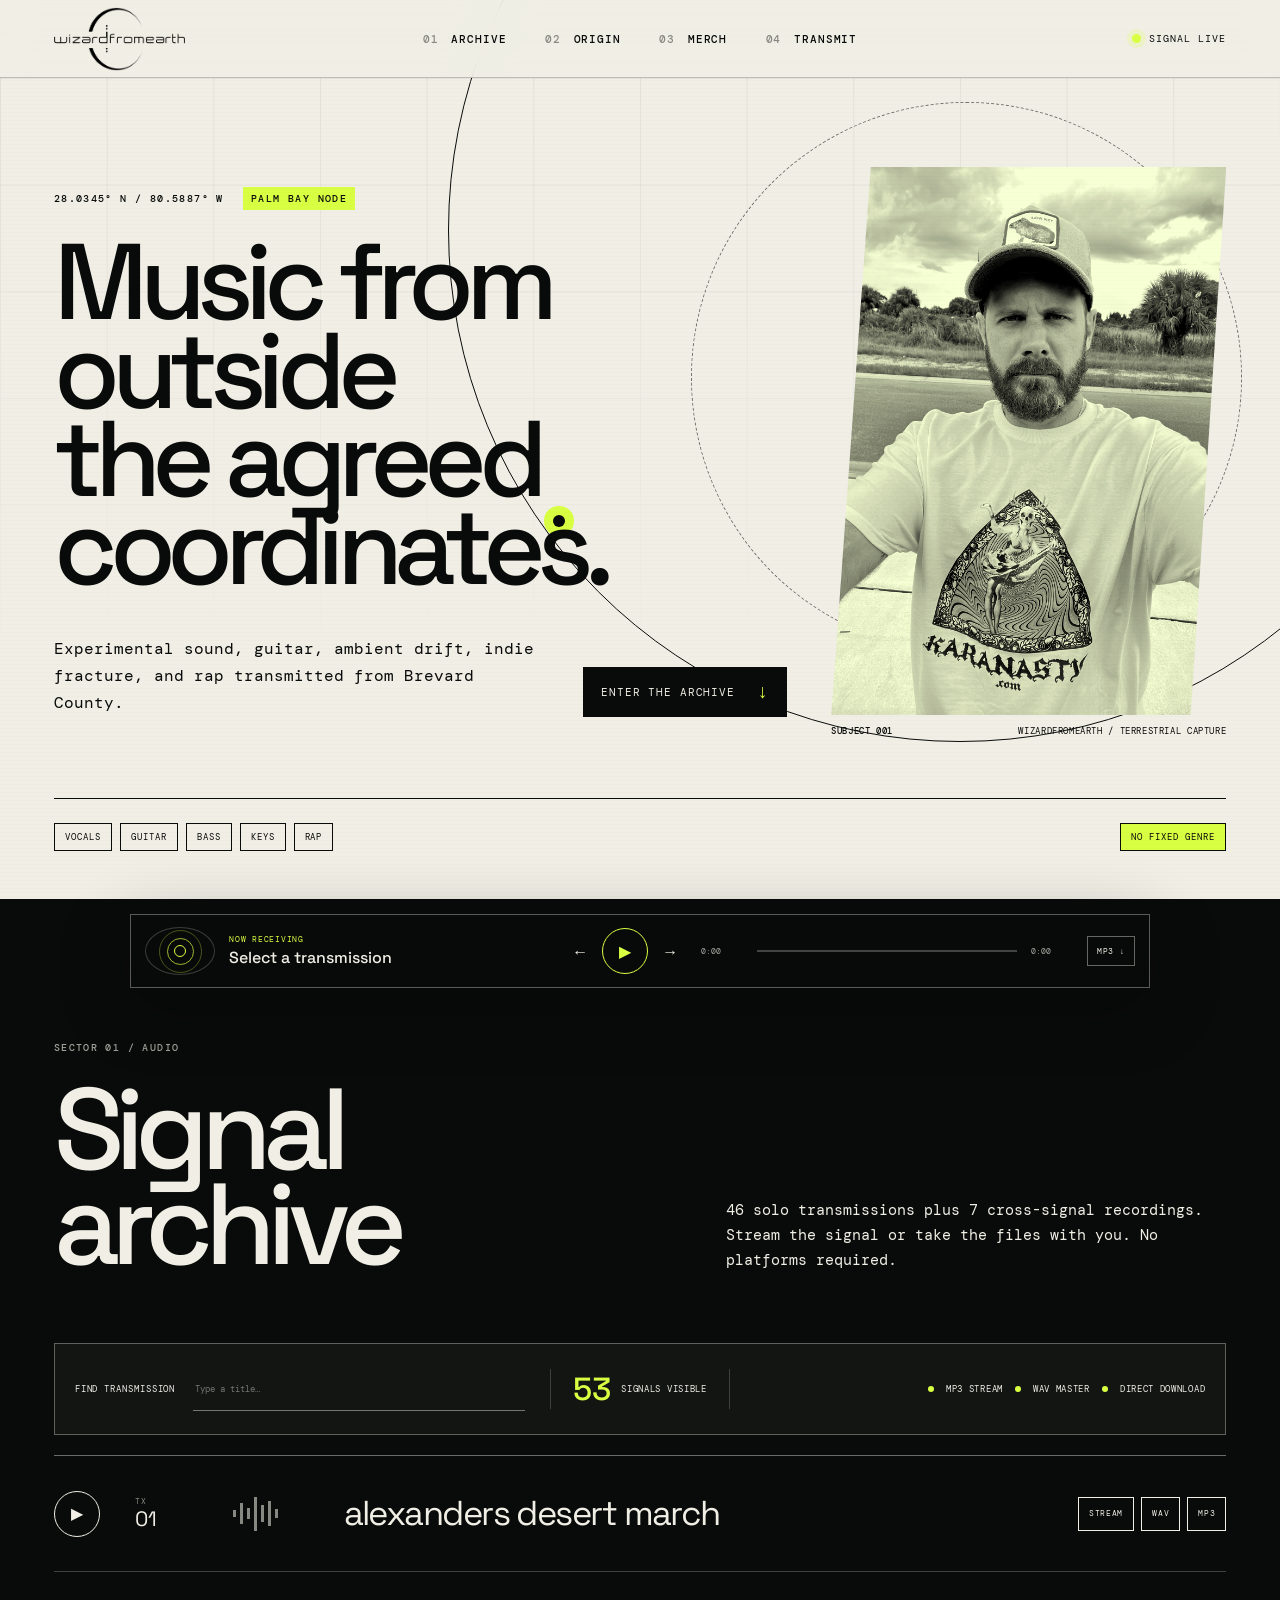
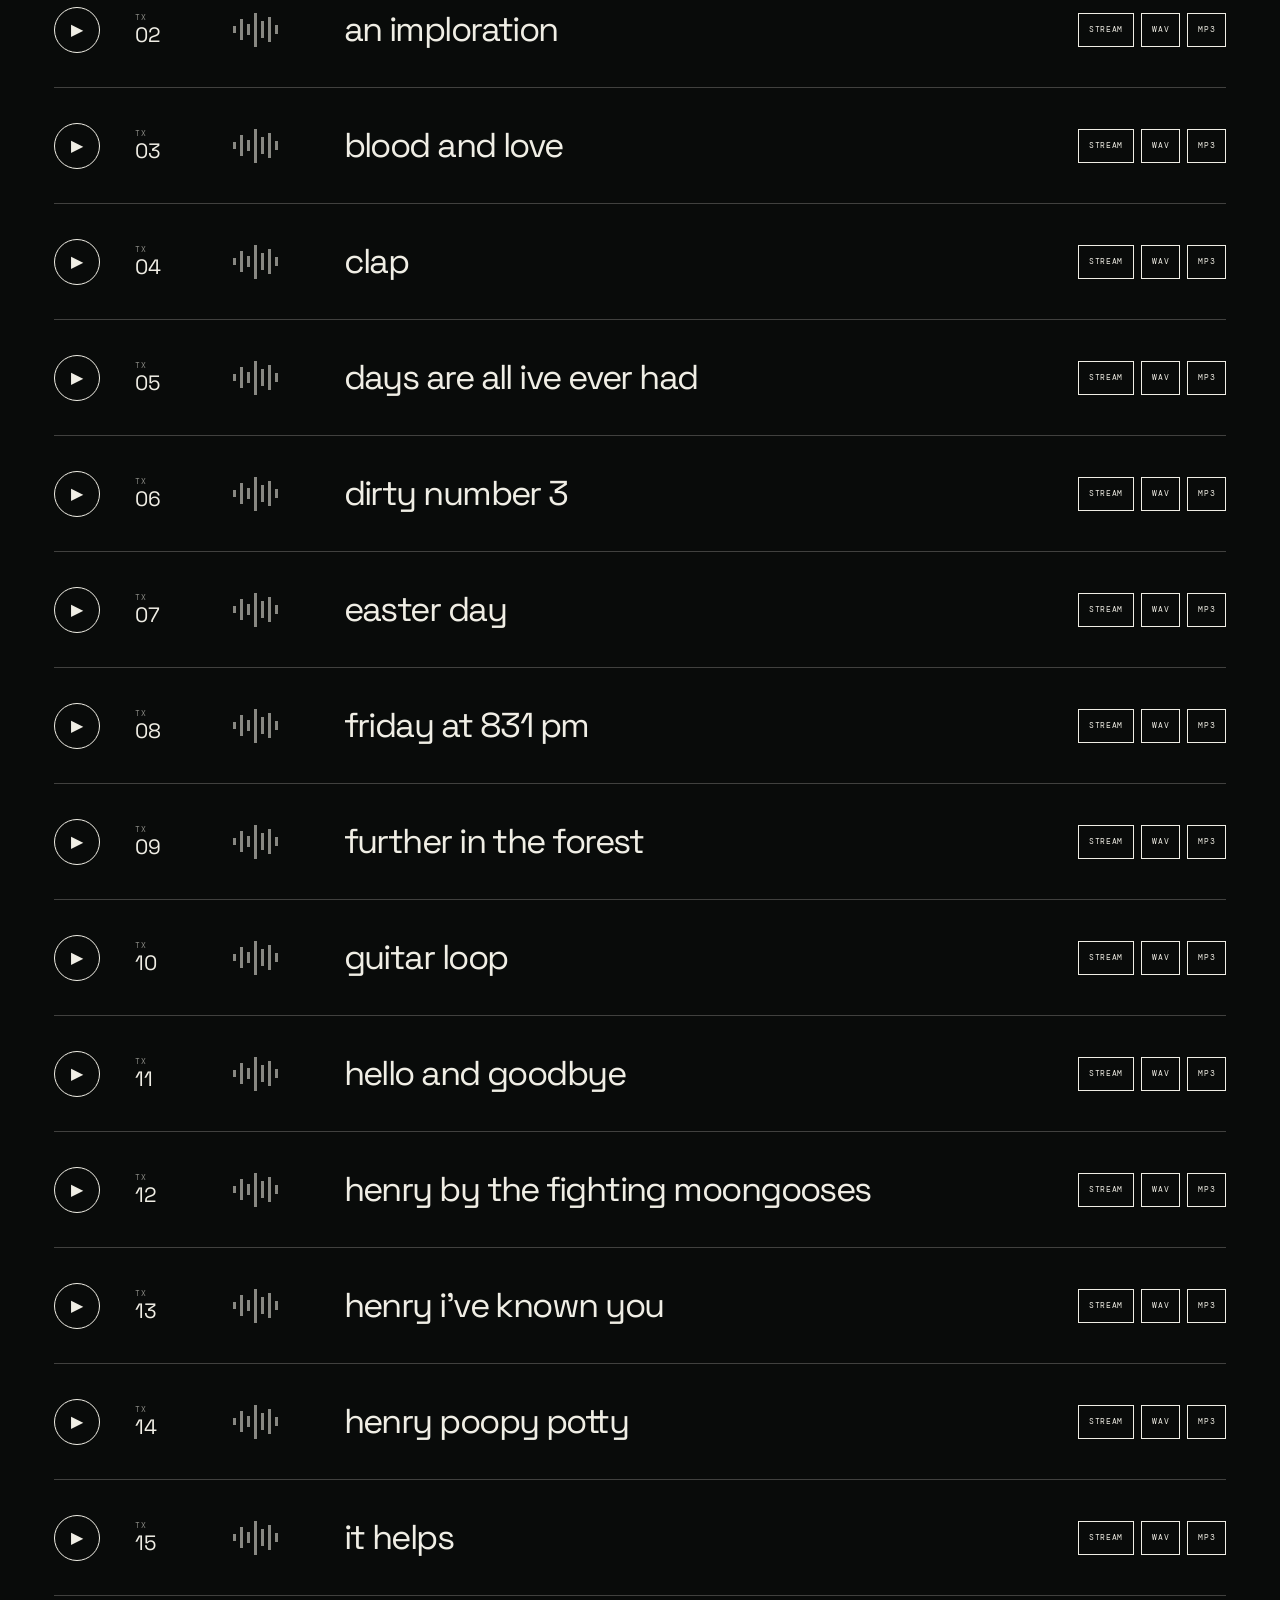
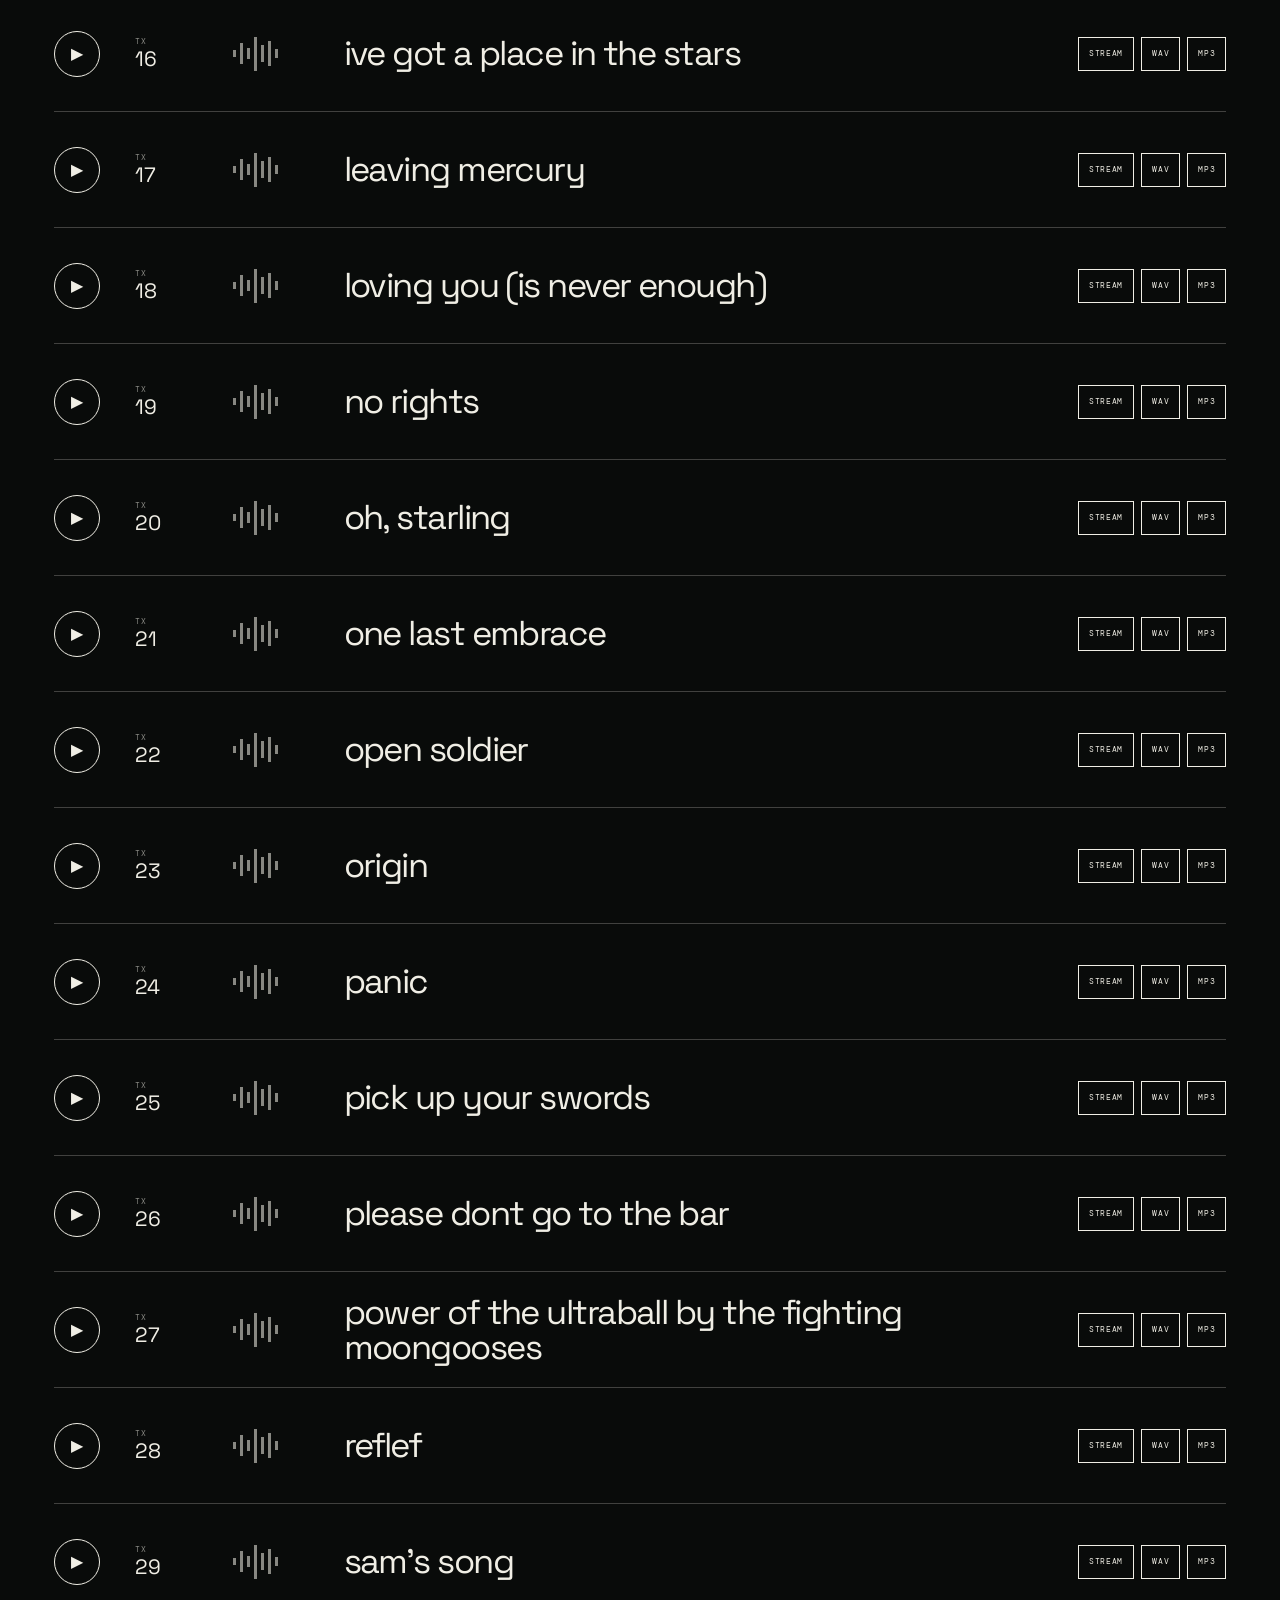
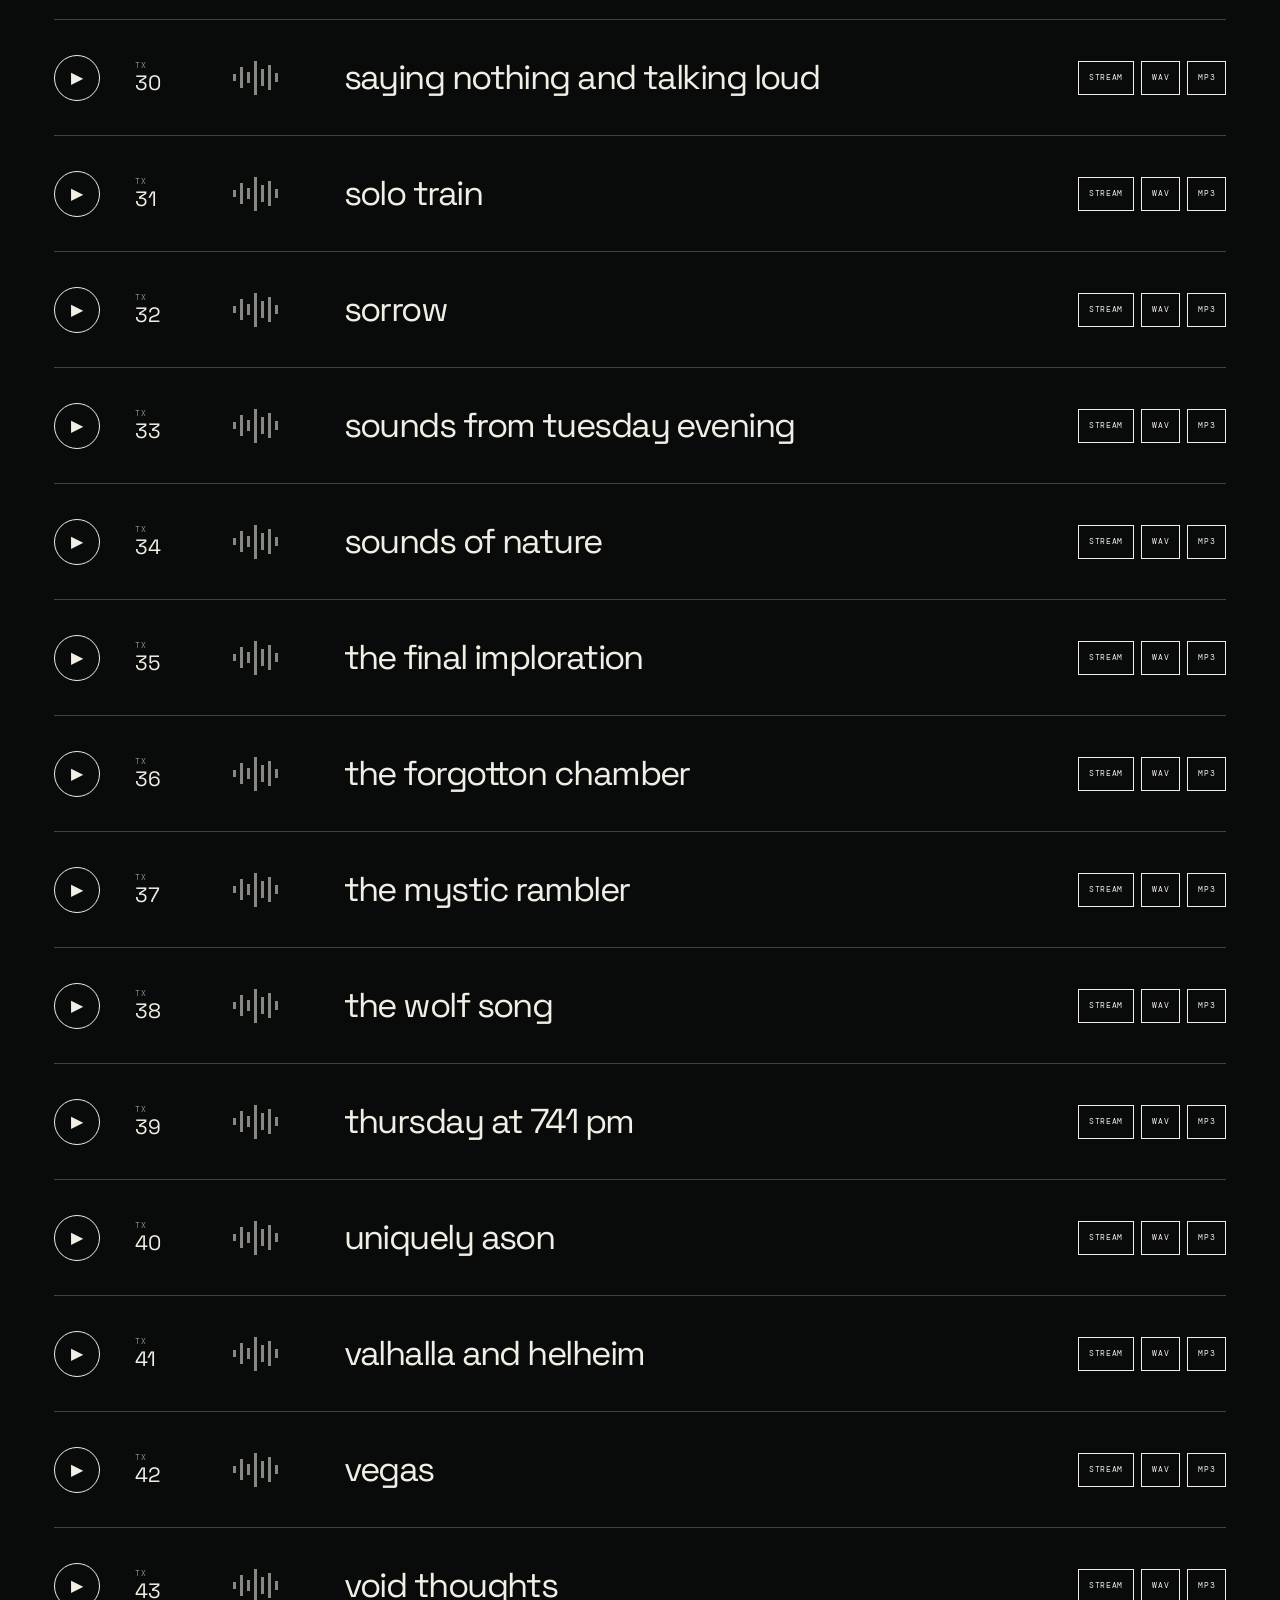
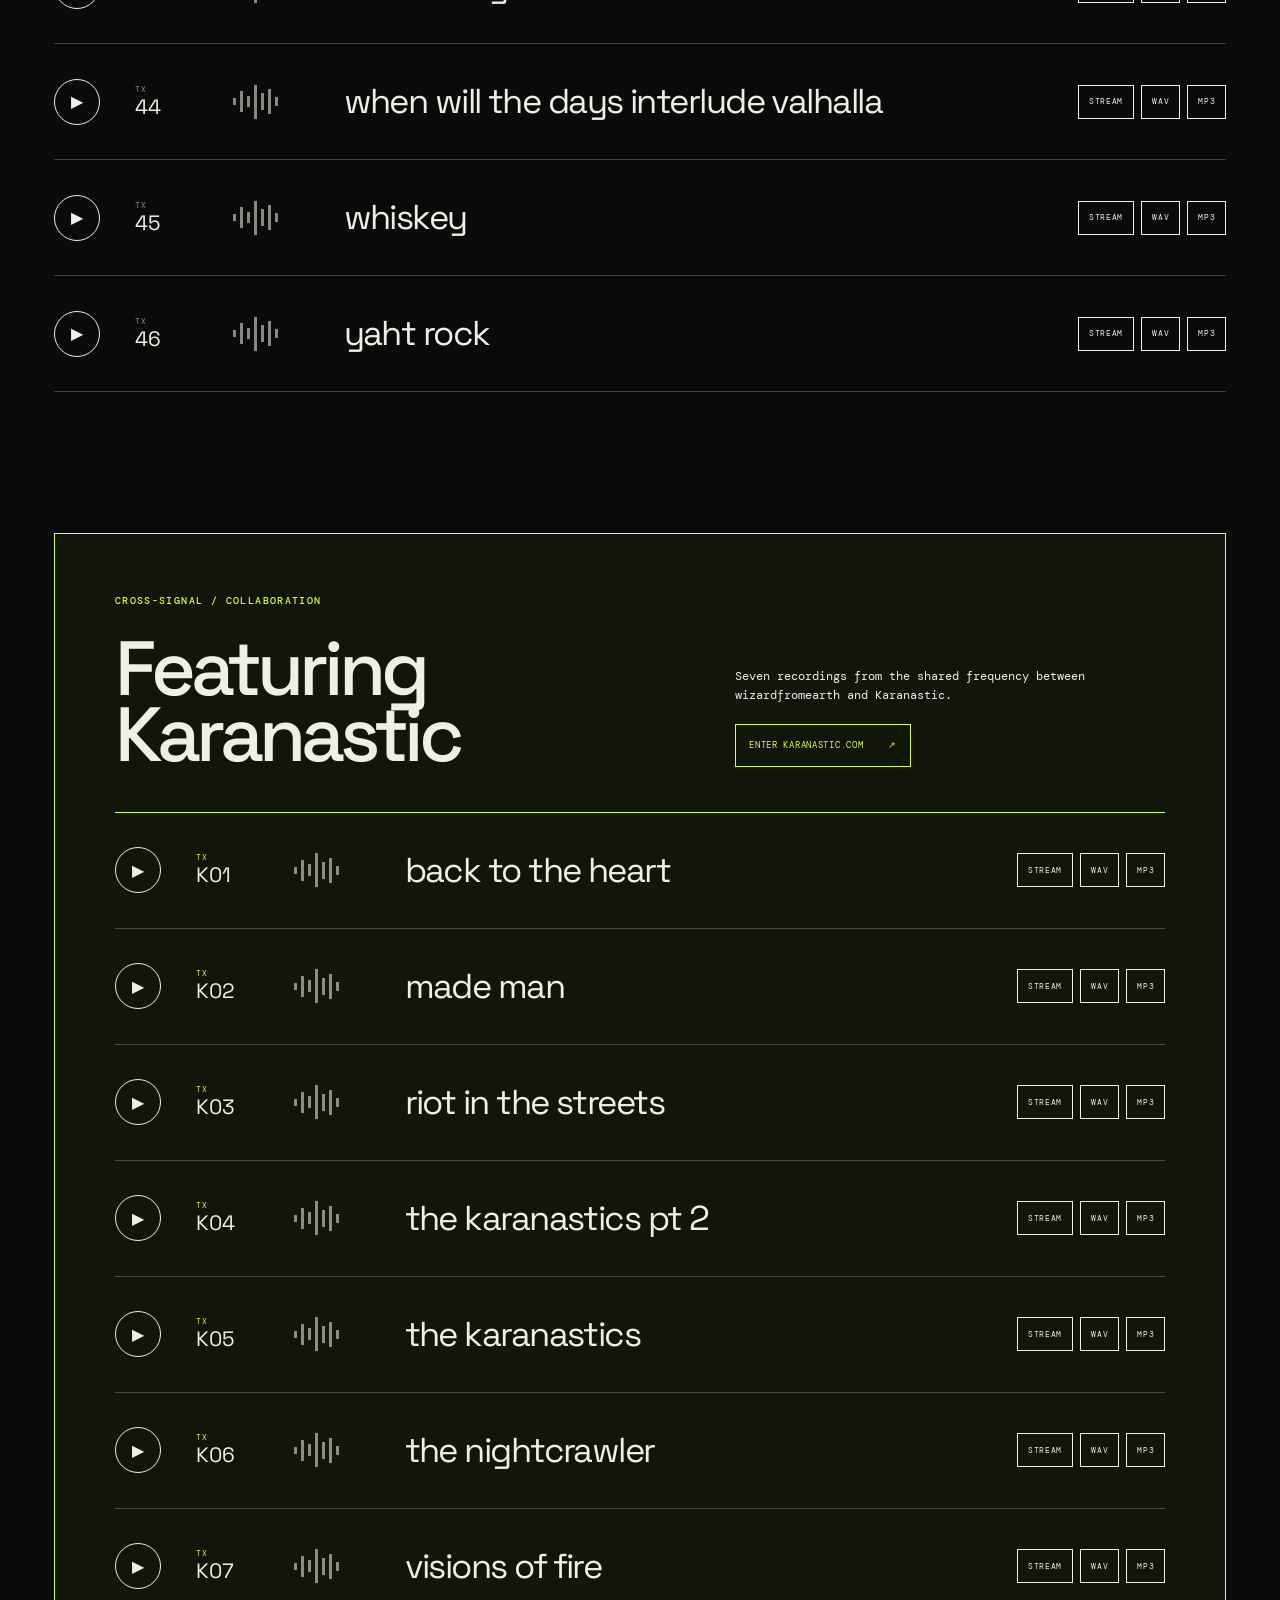
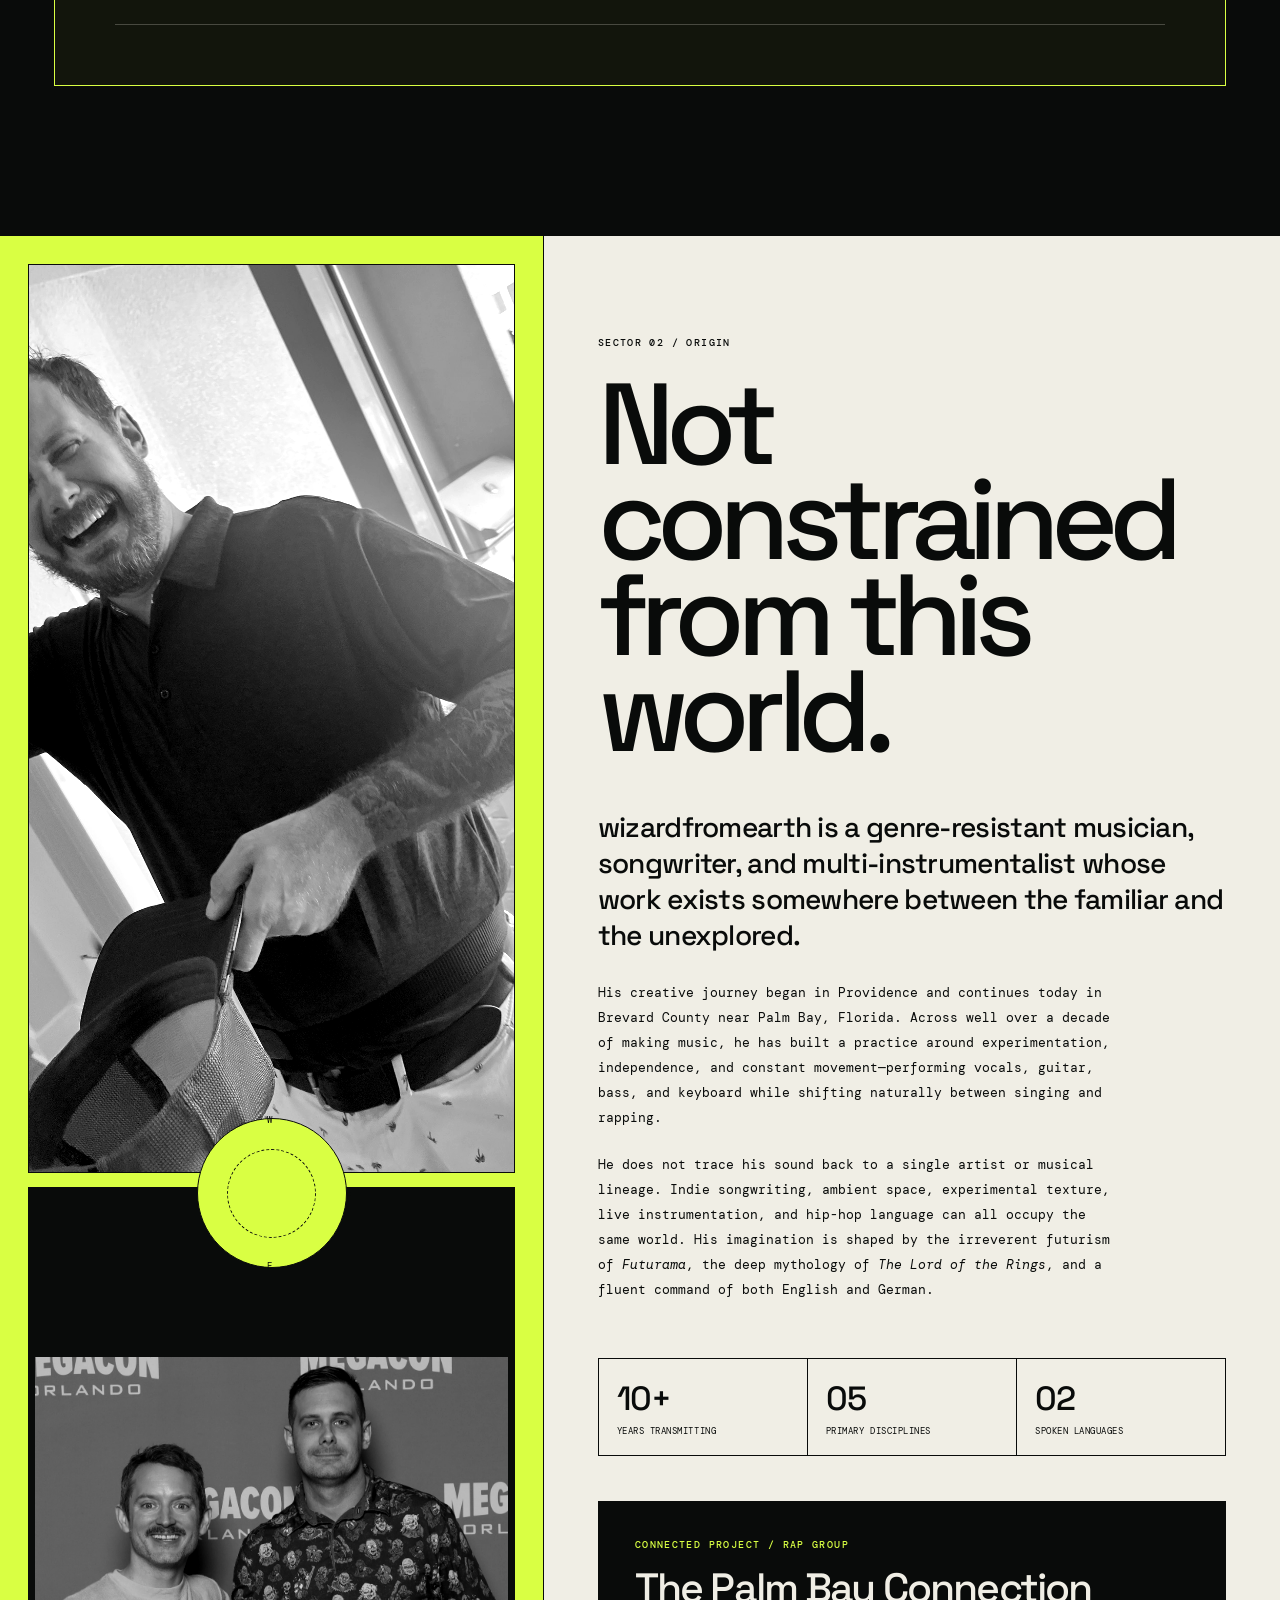
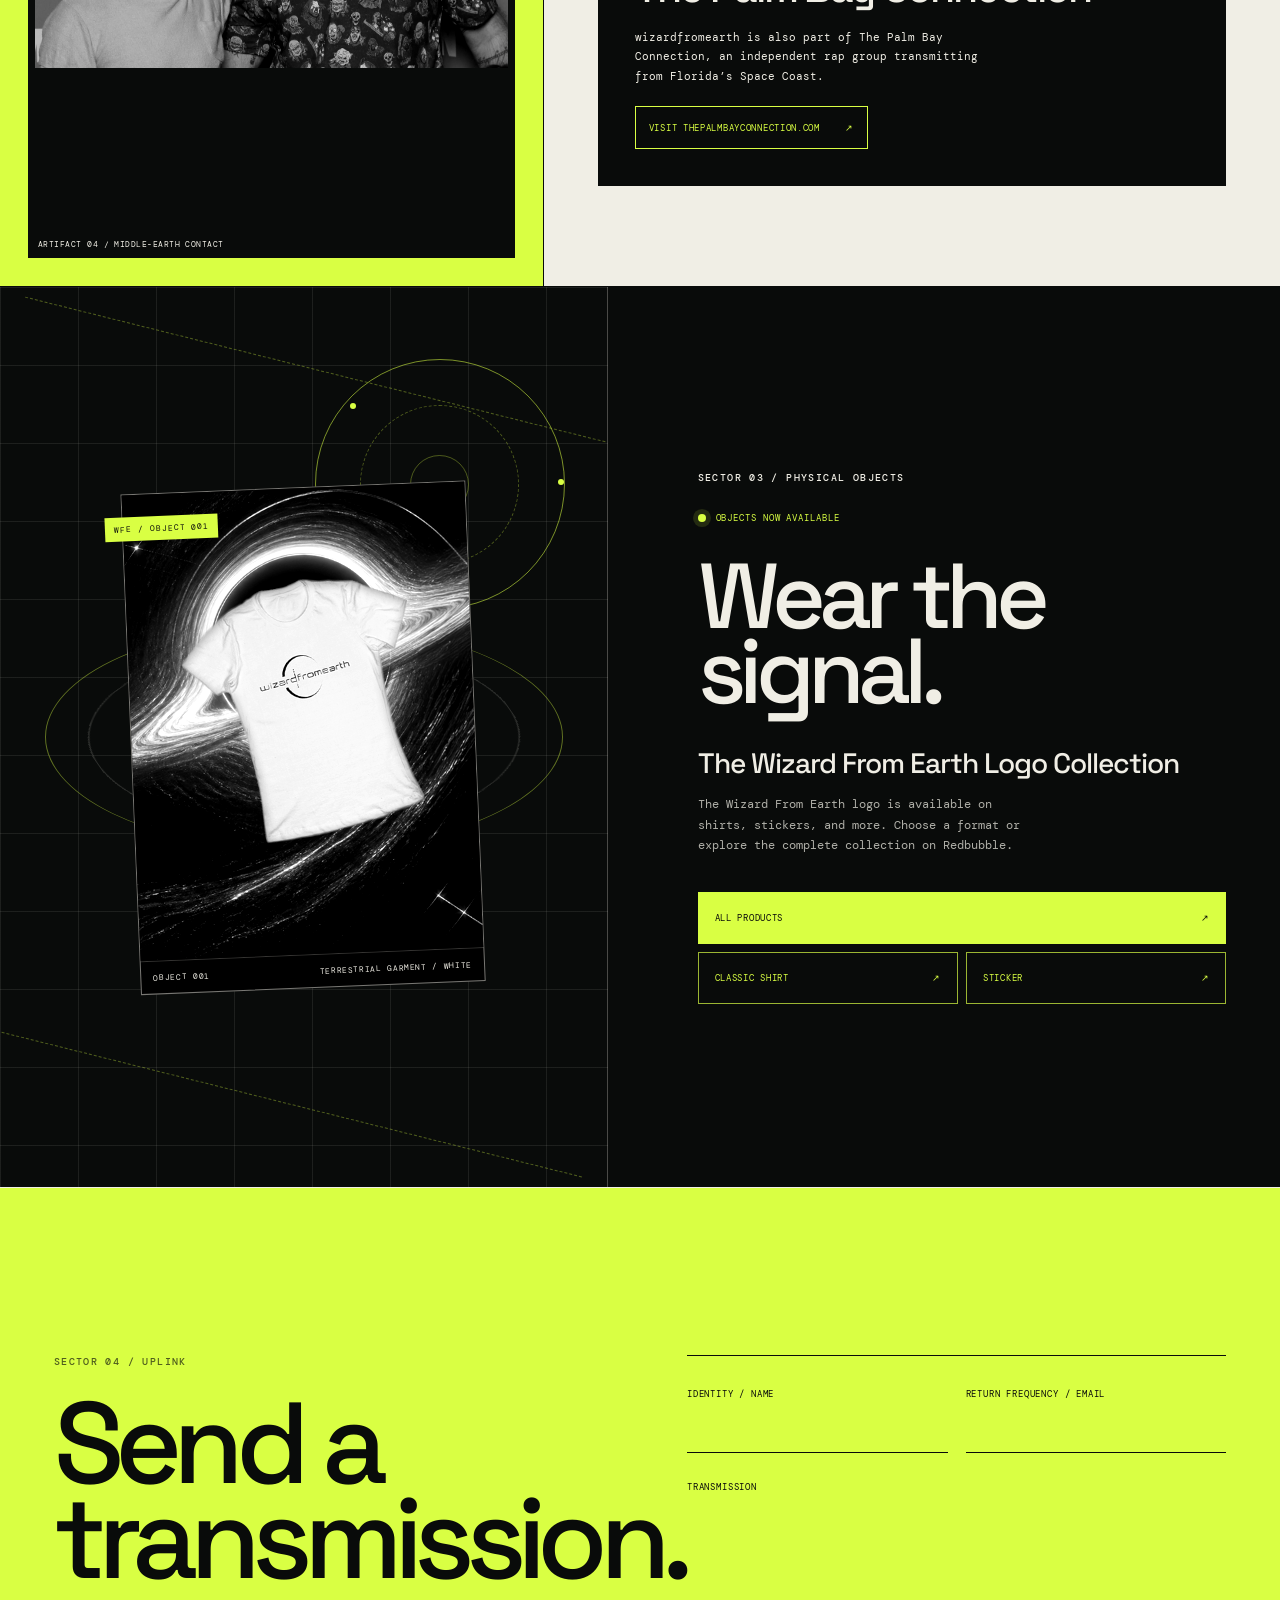
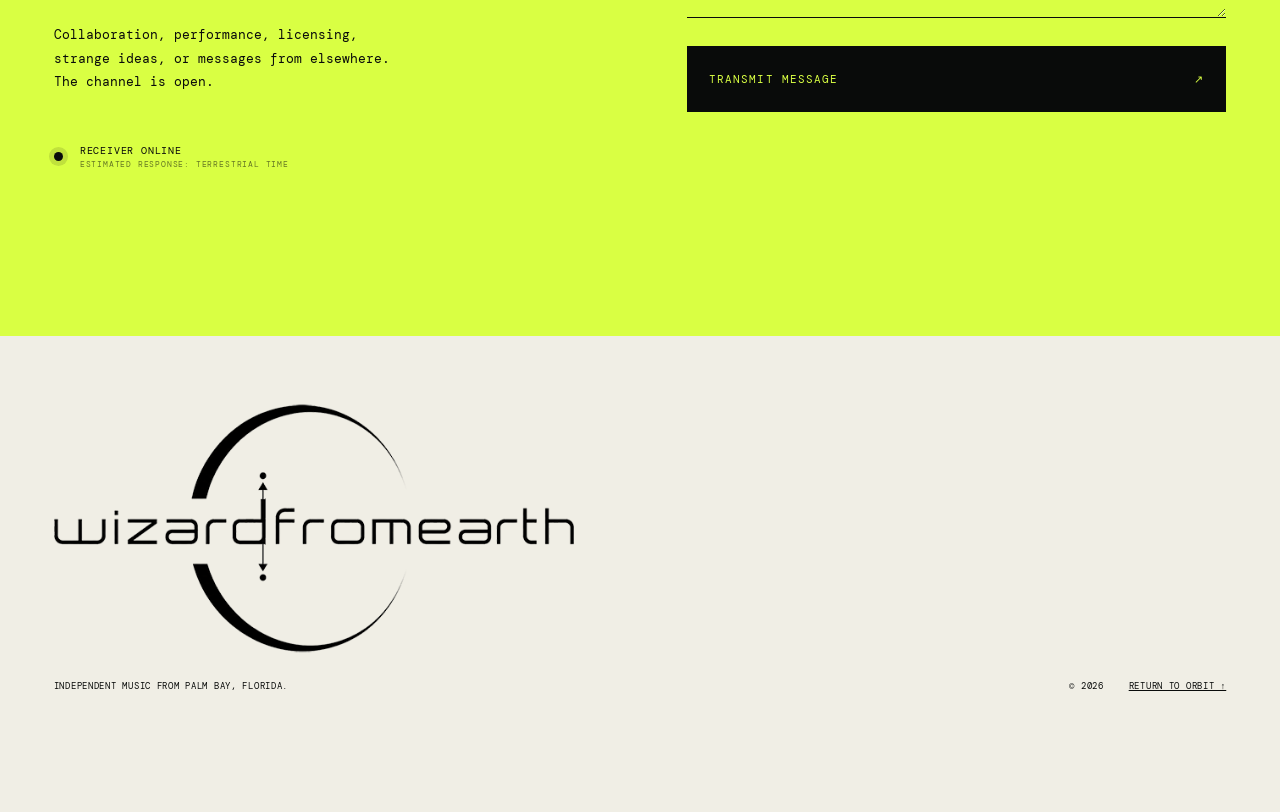
==== commit 0077eb07: "Add five new archive tracks" ====
--- a/index.html
+++ b/index.html
@@ -159,6 +159,19 @@
         },
         {
           "@type": "MusicRecording",
+          "name": "Further in the Forest",
+          "url": "https://wizardfromearth.com/#track-further-in-the-forest",
+          "byArtist": {
+            "@id": "https://wizardfromearth.com/#artist"
+          },
+          "audio": {
+            "@type": "AudioObject",
+            "contentUrl": "https://wizardfromearth.com/music/further-in-the-forest.mp3",
+            "encodingFormat": "audio/mpeg"
+          }
+        },
+        {
+          "@type": "MusicRecording",
           "name": "Guitar Loop",
           "url": "https://wizardfromearth.com/#track-guitar-loop",
           "byArtist": {
@@ -185,6 +198,45 @@
         },
         {
           "@type": "MusicRecording",
+          "name": "Henry by the Fighting Moongooses",
+          "url": "https://wizardfromearth.com/#track-henry-by-the-fighting-moongooses",
+          "byArtist": {
+            "@id": "https://wizardfromearth.com/#artist"
+          },
+          "audio": {
+            "@type": "AudioObject",
+            "contentUrl": "https://wizardfromearth.com/music/henry-by-the-fighting-moongooses.mp3",
+            "encodingFormat": "audio/mpeg"
+          }
+        },
+        {
+          "@type": "MusicRecording",
+          "name": "Henry I've Known You",
+          "url": "https://wizardfromearth.com/#track-henry-ive-known-you",
+          "byArtist": {
+            "@id": "https://wizardfromearth.com/#artist"
+          },
+          "audio": {
+            "@type": "AudioObject",
+            "contentUrl": "https://wizardfromearth.com/music/henry-ive-known-you.mp3",
+            "encodingFormat": "audio/mpeg"
+          }
+        },
+        {
+          "@type": "MusicRecording",
+          "name": "Henry Poopy Potty",
+          "url": "https://wizardfromearth.com/#track-henry-poopy-potty",
+          "byArtist": {
+            "@id": "https://wizardfromearth.com/#artist"
+          },
+          "audio": {
+            "@type": "AudioObject",
+            "contentUrl": "https://wizardfromearth.com/music/henry-poopy-potty.mp3",
+            "encodingFormat": "audio/mpeg"
+          }
+        },
+        {
+          "@type": "MusicRecording",
           "name": "It Helps",
           "url": "https://wizardfromearth.com/#track-it-helps-masterchannel",
           "byArtist": {
@@ -336,6 +388,19 @@
           "audio": {
             "@type": "AudioObject",
             "contentUrl": "https://wizardfromearth.com/music/please-dont-go-to-the-bar.mp3",
+            "encodingFormat": "audio/mpeg"
+          }
+        },
+        {
+          "@type": "MusicRecording",
+          "name": "Power of the Ultraball by the Fighting Moongooses",
+          "url": "https://wizardfromearth.com/#track-power-of-the-ultra-ball-by-the-fighting-moongooses",
+          "byArtist": {
+            "@id": "https://wizardfromearth.com/#artist"
+          },
+          "audio": {
+            "@type": "AudioObject",
+            "contentUrl": "https://wizardfromearth.com/music/power-of-the-ultra-ball-by-the-fighting-moongooses.mp3",
             "encodingFormat": "audio/mpeg"
           }
         },
@@ -786,7 +851,7 @@
           <p class="section-code">SECTOR 01 / AUDIO</p>
           <h2 id="archive-title">Signal archive</h2>
         </div>
-        <p class="section-intro">41 solo transmissions plus 7 cross-signal recordings. Stream the signal or take the files with you. No platforms required.</p>
+        <p class="section-intro">46 solo transmissions plus 7 cross-signal recordings. Stream the signal or take the files with you. No platforms required.</p>
       </header>
 
       <div class="archive-console">
@@ -795,7 +860,7 @@
           <input id="track-search" type="search" placeholder="Type a title…" autocomplete="off">
         </label>
         <div class="archive-readout">
-          <span id="visible-count">48</span>
+          <span id="visible-count">53</span>
           <small>signals visible</small>
         </div>
         <div class="archive-legend"><i></i> MP3 stream <i></i> WAV master <i></i> direct download</div>
@@ -914,464 +979,534 @@
         <a href="music/friday-at-831-pm.mp3" download>MP3</a>
       </div>
     </article>
-<article class="track" id="track-guitar-loop" data-index="8" data-search="guitar loop">
-      <button class="track__play" type="button" data-play="8" aria-label="Play Guitar Loop">
+<article class="track" id="track-further-in-the-forest" data-index="8" data-search="further in the forest">
+      <button class="track__play" type="button" data-play="8" aria-label="Play Further in the Forest">
         <span class="track__play-idle" aria-hidden="true">▶</span>
         <span class="track__play-live" aria-hidden="true">Ⅱ</span>
       </button>
       <div class="track__number"><span>TX</span>09</div>
       <div class="track__signal"><span aria-hidden="true"></span><span aria-hidden="true"></span><span aria-hidden="true"></span><span aria-hidden="true"></span><span aria-hidden="true"></span><span aria-hidden="true"></span><span aria-hidden="true"></span></div>
+      <h3>Further in the Forest</h3>
+      <div class="track__actions">
+        <button type="button" data-play="8">Stream</button>
+        <a href="music/further-in-the-forest.wav" download>WAV</a>
+        <a href="music/further-in-the-forest.mp3" download>MP3</a>
+      </div>
+    </article>
+<article class="track" id="track-guitar-loop" data-index="9" data-search="guitar loop">
+      <button class="track__play" type="button" data-play="9" aria-label="Play Guitar Loop">
+        <span class="track__play-idle" aria-hidden="true">▶</span>
+        <span class="track__play-live" aria-hidden="true">Ⅱ</span>
+      </button>
+      <div class="track__number"><span>TX</span>10</div>
+      <div class="track__signal"><span aria-hidden="true"></span><span aria-hidden="true"></span><span aria-hidden="true"></span><span aria-hidden="true"></span><span aria-hidden="true"></span><span aria-hidden="true"></span><span aria-hidden="true"></span></div>
       <h3>Guitar Loop</h3>
       <div class="track__actions">
-        <button type="button" data-play="8">Stream</button>
+        <button type="button" data-play="9">Stream</button>
         <a href="music/guitar-loop.wav" download>WAV</a>
         <a href="music/guitar-loop.mp3" download>MP3</a>
       </div>
     </article>
-<article class="track" id="track-hello-and-goodbye" data-index="9" data-search="hello and goodbye">
-      <button class="track__play" type="button" data-play="9" aria-label="Play Hello And Goodbye">
-        <span class="track__play-idle" aria-hidden="true">▶</span>
-        <span class="track__play-live" aria-hidden="true">Ⅱ</span>
-      </button>
-      <div class="track__number"><span>TX</span>10</div>
+<article class="track" id="track-hello-and-goodbye" data-index="10" data-search="hello and goodbye">
+      <button class="track__play" type="button" data-play="10" aria-label="Play Hello And Goodbye">
+        <span class="track__play-idle" aria-hidden="true">▶</span>
+        <span class="track__play-live" aria-hidden="true">Ⅱ</span>
+      </button>
+      <div class="track__number"><span>TX</span>11</div>
       <div class="track__signal"><span aria-hidden="true"></span><span aria-hidden="true"></span><span aria-hidden="true"></span><span aria-hidden="true"></span><span aria-hidden="true"></span><span aria-hidden="true"></span><span aria-hidden="true"></span></div>
       <h3>Hello And Goodbye</h3>
       <div class="track__actions">
-        <button type="button" data-play="9">Stream</button>
+        <button type="button" data-play="10">Stream</button>
         <a href="music/hello-and-goodbye.wav" download>WAV</a>
         <a href="music/hello-and-goodbye.mp3" download>MP3</a>
       </div>
     </article>
-<article class="track" id="track-it-helps-masterchannel" data-index="10" data-search="it helps">
-      <button class="track__play" type="button" data-play="10" aria-label="Play It Helps">
-        <span class="track__play-idle" aria-hidden="true">▶</span>
-        <span class="track__play-live" aria-hidden="true">Ⅱ</span>
-      </button>
-      <div class="track__number"><span>TX</span>11</div>
+<article class="track" id="track-henry-by-the-fighting-moongooses" data-index="11" data-search="henry by the fighting moongooses">
+      <button class="track__play" type="button" data-play="11" aria-label="Play Henry by the Fighting Moongooses">
+        <span class="track__play-idle" aria-hidden="true">▶</span>
+        <span class="track__play-live" aria-hidden="true">Ⅱ</span>
+      </button>
+      <div class="track__number"><span>TX</span>12</div>
+      <div class="track__signal"><span aria-hidden="true"></span><span aria-hidden="true"></span><span aria-hidden="true"></span><span aria-hidden="true"></span><span aria-hidden="true"></span><span aria-hidden="true"></span><span aria-hidden="true"></span></div>
+      <h3>Henry by the Fighting Moongooses</h3>
+      <div class="track__actions">
+        <button type="button" data-play="11">Stream</button>
+        <a href="music/henry-by-the-fighting-moongooses.wav" download>WAV</a>
+        <a href="music/henry-by-the-fighting-moongooses.mp3" download>MP3</a>
+      </div>
+    </article>
+<article class="track" id="track-henry-ive-known-you" data-index="12" data-search="henry i&#x27;ve known you">
+      <button class="track__play" type="button" data-play="12" aria-label="Play Henry I&#x27;ve Known You">
+        <span class="track__play-idle" aria-hidden="true">▶</span>
+        <span class="track__play-live" aria-hidden="true">Ⅱ</span>
+      </button>
+      <div class="track__number"><span>TX</span>13</div>
+      <div class="track__signal"><span aria-hidden="true"></span><span aria-hidden="true"></span><span aria-hidden="true"></span><span aria-hidden="true"></span><span aria-hidden="true"></span><span aria-hidden="true"></span><span aria-hidden="true"></span></div>
+      <h3>Henry I&#x27;ve Known You</h3>
+      <div class="track__actions">
+        <button type="button" data-play="12">Stream</button>
+        <a href="music/henry-ive-known-you.wav" download>WAV</a>
+        <a href="music/henry-ive-known-you.mp3" download>MP3</a>
+      </div>
+    </article>
+<article class="track" id="track-henry-poopy-potty" data-index="13" data-search="henry poopy potty">
+      <button class="track__play" type="button" data-play="13" aria-label="Play Henry Poopy Potty">
+        <span class="track__play-idle" aria-hidden="true">▶</span>
+        <span class="track__play-live" aria-hidden="true">Ⅱ</span>
+      </button>
+      <div class="track__number"><span>TX</span>14</div>
+      <div class="track__signal"><span aria-hidden="true"></span><span aria-hidden="true"></span><span aria-hidden="true"></span><span aria-hidden="true"></span><span aria-hidden="true"></span><span aria-hidden="true"></span><span aria-hidden="true"></span></div>
+      <h3>Henry Poopy Potty</h3>
+      <div class="track__actions">
+        <button type="button" data-play="13">Stream</button>
+        <a href="music/henry-poopy-potty.wav" download>WAV</a>
+        <a href="music/henry-poopy-potty.mp3" download>MP3</a>
+      </div>
+    </article>
+<article class="track" id="track-it-helps-masterchannel" data-index="14" data-search="it helps">
+      <button class="track__play" type="button" data-play="14" aria-label="Play It Helps">
+        <span class="track__play-idle" aria-hidden="true">▶</span>
+        <span class="track__play-live" aria-hidden="true">Ⅱ</span>
+      </button>
+      <div class="track__number"><span>TX</span>15</div>
       <div class="track__signal"><span aria-hidden="true"></span><span aria-hidden="true"></span><span aria-hidden="true"></span><span aria-hidden="true"></span><span aria-hidden="true"></span><span aria-hidden="true"></span><span aria-hidden="true"></span></div>
       <h3>It Helps</h3>
       <div class="track__actions">
-        <button type="button" data-play="10">Stream</button>
+        <button type="button" data-play="14">Stream</button>
         <a href="music/it-helps_Masterchannel.wav" download>WAV</a>
         <a href="music/it-helps_Masterchannel.mp3" download>MP3</a>
       </div>
     </article>
-<article class="track" id="track-ive-got-a-place-in-the-stars" data-index="11" data-search="ive got a place in the stars">
-      <button class="track__play" type="button" data-play="11" aria-label="Play Ive Got A Place In The Stars">
-        <span class="track__play-idle" aria-hidden="true">▶</span>
-        <span class="track__play-live" aria-hidden="true">Ⅱ</span>
-      </button>
-      <div class="track__number"><span>TX</span>12</div>
+<article class="track" id="track-ive-got-a-place-in-the-stars" data-index="15" data-search="ive got a place in the stars">
+      <button class="track__play" type="button" data-play="15" aria-label="Play Ive Got A Place In The Stars">
+        <span class="track__play-idle" aria-hidden="true">▶</span>
+        <span class="track__play-live" aria-hidden="true">Ⅱ</span>
+      </button>
+      <div class="track__number"><span>TX</span>16</div>
       <div class="track__signal"><span aria-hidden="true"></span><span aria-hidden="true"></span><span aria-hidden="true"></span><span aria-hidden="true"></span><span aria-hidden="true"></span><span aria-hidden="true"></span><span aria-hidden="true"></span></div>
       <h3>Ive Got A Place In The Stars</h3>
       <div class="track__actions">
-        <button type="button" data-play="11">Stream</button>
+        <button type="button" data-play="15">Stream</button>
         <a href="music/ive-got-a-place-in-the-stars.wav" download>WAV</a>
         <a href="music/ive-got-a-place-in-the-stars.mp3" download>MP3</a>
       </div>
     </article>
-<article class="track" id="track-leaving-mercury" data-index="12" data-search="leaving mercury">
-      <button class="track__play" type="button" data-play="12" aria-label="Play Leaving Mercury">
-        <span class="track__play-idle" aria-hidden="true">▶</span>
-        <span class="track__play-live" aria-hidden="true">Ⅱ</span>
-      </button>
-      <div class="track__number"><span>TX</span>13</div>
+<article class="track" id="track-leaving-mercury" data-index="16" data-search="leaving mercury">
+      <button class="track__play" type="button" data-play="16" aria-label="Play Leaving Mercury">
+        <span class="track__play-idle" aria-hidden="true">▶</span>
+        <span class="track__play-live" aria-hidden="true">Ⅱ</span>
+      </button>
+      <div class="track__number"><span>TX</span>17</div>
       <div class="track__signal"><span aria-hidden="true"></span><span aria-hidden="true"></span><span aria-hidden="true"></span><span aria-hidden="true"></span><span aria-hidden="true"></span><span aria-hidden="true"></span><span aria-hidden="true"></span></div>
       <h3>Leaving Mercury</h3>
       <div class="track__actions">
-        <button type="button" data-play="12">Stream</button>
+        <button type="button" data-play="16">Stream</button>
         <a href="music/leaving-mercury.wav" download>WAV</a>
         <a href="music/leaving-mercury.mp3" download>MP3</a>
       </div>
     </article>
-<article class="track" id="track-loving-you-is-never-enough" data-index="13" data-search="loving you (is never enough)">
-      <button class="track__play" type="button" data-play="13" aria-label="Play Loving You (Is Never Enough)">
-        <span class="track__play-idle" aria-hidden="true">▶</span>
-        <span class="track__play-live" aria-hidden="true">Ⅱ</span>
-      </button>
-      <div class="track__number"><span>TX</span>14</div>
+<article class="track" id="track-loving-you-is-never-enough" data-index="17" data-search="loving you (is never enough)">
+      <button class="track__play" type="button" data-play="17" aria-label="Play Loving You (Is Never Enough)">
+        <span class="track__play-idle" aria-hidden="true">▶</span>
+        <span class="track__play-live" aria-hidden="true">Ⅱ</span>
+      </button>
+      <div class="track__number"><span>TX</span>18</div>
       <div class="track__signal"><span aria-hidden="true"></span><span aria-hidden="true"></span><span aria-hidden="true"></span><span aria-hidden="true"></span><span aria-hidden="true"></span><span aria-hidden="true"></span><span aria-hidden="true"></span></div>
       <h3>Loving You (Is Never Enough)</h3>
       <div class="track__actions">
-        <button type="button" data-play="13">Stream</button>
+        <button type="button" data-play="17">Stream</button>
         <a href="music/loving-you-is-never-enough.wav" download>WAV</a>
         <a href="music/loving-you-is-never-enough.mp3" download>MP3</a>
       </div>
     </article>
-<article class="track" id="track-no-rights" data-index="14" data-search="no rights">
-      <button class="track__play" type="button" data-play="14" aria-label="Play No Rights">
-        <span class="track__play-idle" aria-hidden="true">▶</span>
-        <span class="track__play-live" aria-hidden="true">Ⅱ</span>
-      </button>
-      <div class="track__number"><span>TX</span>15</div>
+<article class="track" id="track-no-rights" data-index="18" data-search="no rights">
+      <button class="track__play" type="button" data-play="18" aria-label="Play No Rights">
+        <span class="track__play-idle" aria-hidden="true">▶</span>
+        <span class="track__play-live" aria-hidden="true">Ⅱ</span>
+      </button>
+      <div class="track__number"><span>TX</span>19</div>
       <div class="track__signal"><span aria-hidden="true"></span><span aria-hidden="true"></span><span aria-hidden="true"></span><span aria-hidden="true"></span><span aria-hidden="true"></span><span aria-hidden="true"></span><span aria-hidden="true"></span></div>
       <h3>No Rights</h3>
       <div class="track__actions">
-        <button type="button" data-play="14">Stream</button>
+        <button type="button" data-play="18">Stream</button>
         <a href="music/no-rights.wav" download>WAV</a>
         <a href="music/no-rights.mp3" download>MP3</a>
       </div>
     </article>
-<article class="track" id="track-oh-starling" data-index="15" data-search="oh, starling">
-      <button class="track__play" type="button" data-play="15" aria-label="Play Oh, Starling">
-        <span class="track__play-idle" aria-hidden="true">▶</span>
-        <span class="track__play-live" aria-hidden="true">Ⅱ</span>
-      </button>
-      <div class="track__number"><span>TX</span>16</div>
+<article class="track" id="track-oh-starling" data-index="19" data-search="oh, starling">
+      <button class="track__play" type="button" data-play="19" aria-label="Play Oh, Starling">
+        <span class="track__play-idle" aria-hidden="true">▶</span>
+        <span class="track__play-live" aria-hidden="true">Ⅱ</span>
+      </button>
+      <div class="track__number"><span>TX</span>20</div>
       <div class="track__signal"><span aria-hidden="true"></span><span aria-hidden="true"></span><span aria-hidden="true"></span><span aria-hidden="true"></span><span aria-hidden="true"></span><span aria-hidden="true"></span><span aria-hidden="true"></span></div>
       <h3>Oh, Starling</h3>
       <div class="track__actions">
-        <button type="button" data-play="15">Stream</button>
+        <button type="button" data-play="19">Stream</button>
         <a href="music/oh_starling.wav" download>WAV</a>
         <a href="music/oh_starling.mp3" download>MP3</a>
       </div>
     </article>
-<article class="track" id="track-one-last-embrace" data-index="16" data-search="one last embrace">
-      <button class="track__play" type="button" data-play="16" aria-label="Play One Last Embrace">
-        <span class="track__play-idle" aria-hidden="true">▶</span>
-        <span class="track__play-live" aria-hidden="true">Ⅱ</span>
-      </button>
-      <div class="track__number"><span>TX</span>17</div>
+<article class="track" id="track-one-last-embrace" data-index="20" data-search="one last embrace">
+      <button class="track__play" type="button" data-play="20" aria-label="Play One Last Embrace">
+        <span class="track__play-idle" aria-hidden="true">▶</span>
+        <span class="track__play-live" aria-hidden="true">Ⅱ</span>
+      </button>
+      <div class="track__number"><span>TX</span>21</div>
       <div class="track__signal"><span aria-hidden="true"></span><span aria-hidden="true"></span><span aria-hidden="true"></span><span aria-hidden="true"></span><span aria-hidden="true"></span><span aria-hidden="true"></span><span aria-hidden="true"></span></div>
       <h3>One Last Embrace</h3>
       <div class="track__actions">
-        <button type="button" data-play="16">Stream</button>
+        <button type="button" data-play="20">Stream</button>
         <a href="music/one-last-embrace.wav" download>WAV</a>
         <a href="music/one-last-embrace.mp3" download>MP3</a>
       </div>
     </article>
-<article class="track" id="track-open-soldier" data-index="17" data-search="open soldier">
-      <button class="track__play" type="button" data-play="17" aria-label="Play Open Soldier">
-        <span class="track__play-idle" aria-hidden="true">▶</span>
-        <span class="track__play-live" aria-hidden="true">Ⅱ</span>
-      </button>
-      <div class="track__number"><span>TX</span>18</div>
+<article class="track" id="track-open-soldier" data-index="21" data-search="open soldier">
+      <button class="track__play" type="button" data-play="21" aria-label="Play Open Soldier">
+        <span class="track__play-idle" aria-hidden="true">▶</span>
+        <span class="track__play-live" aria-hidden="true">Ⅱ</span>
+      </button>
+      <div class="track__number"><span>TX</span>22</div>
       <div class="track__signal"><span aria-hidden="true"></span><span aria-hidden="true"></span><span aria-hidden="true"></span><span aria-hidden="true"></span><span aria-hidden="true"></span><span aria-hidden="true"></span><span aria-hidden="true"></span></div>
       <h3>Open Soldier</h3>
       <div class="track__actions">
-        <button type="button" data-play="17">Stream</button>
+        <button type="button" data-play="21">Stream</button>
         <a href="music/open-soldier.wav" download>WAV</a>
         <a href="music/open-soldier.mp3" download>MP3</a>
       </div>
     </article>
-<article class="track" id="track-origin" data-index="18" data-search="origin">
-      <button class="track__play" type="button" data-play="18" aria-label="Play Origin">
-        <span class="track__play-idle" aria-hidden="true">▶</span>
-        <span class="track__play-live" aria-hidden="true">Ⅱ</span>
-      </button>
-      <div class="track__number"><span>TX</span>19</div>
+<article class="track" id="track-origin" data-index="22" data-search="origin">
+      <button class="track__play" type="button" data-play="22" aria-label="Play Origin">
+        <span class="track__play-idle" aria-hidden="true">▶</span>
+        <span class="track__play-live" aria-hidden="true">Ⅱ</span>
+      </button>
+      <div class="track__number"><span>TX</span>23</div>
       <div class="track__signal"><span aria-hidden="true"></span><span aria-hidden="true"></span><span aria-hidden="true"></span><span aria-hidden="true"></span><span aria-hidden="true"></span><span aria-hidden="true"></span><span aria-hidden="true"></span></div>
       <h3>Origin</h3>
       <div class="track__actions">
-        <button type="button" data-play="18">Stream</button>
+        <button type="button" data-play="22">Stream</button>
         <a href="music/origin.wav" download>WAV</a>
         <a href="music/origin.mp3" download>MP3</a>
       </div>
     </article>
-<article class="track" id="track-panic" data-index="19" data-search="panic">
-      <button class="track__play" type="button" data-play="19" aria-label="Play Panic">
-        <span class="track__play-idle" aria-hidden="true">▶</span>
-        <span class="track__play-live" aria-hidden="true">Ⅱ</span>
-      </button>
-      <div class="track__number"><span>TX</span>20</div>
+<article class="track" id="track-panic" data-index="23" data-search="panic">
+      <button class="track__play" type="button" data-play="23" aria-label="Play Panic">
+        <span class="track__play-idle" aria-hidden="true">▶</span>
+        <span class="track__play-live" aria-hidden="true">Ⅱ</span>
+      </button>
+      <div class="track__number"><span>TX</span>24</div>
       <div class="track__signal"><span aria-hidden="true"></span><span aria-hidden="true"></span><span aria-hidden="true"></span><span aria-hidden="true"></span><span aria-hidden="true"></span><span aria-hidden="true"></span><span aria-hidden="true"></span></div>
       <h3>Panic</h3>
       <div class="track__actions">
-        <button type="button" data-play="19">Stream</button>
+        <button type="button" data-play="23">Stream</button>
         <a href="music/panic.wav" download>WAV</a>
         <a href="music/panic.mp3" download>MP3</a>
       </div>
     </article>
-<article class="track" id="track-pick-up-your-swords" data-index="20" data-search="pick up your swords">
-      <button class="track__play" type="button" data-play="20" aria-label="Play Pick Up Your Swords">
-        <span class="track__play-idle" aria-hidden="true">▶</span>
-        <span class="track__play-live" aria-hidden="true">Ⅱ</span>
-      </button>
-      <div class="track__number"><span>TX</span>21</div>
+<article class="track" id="track-pick-up-your-swords" data-index="24" data-search="pick up your swords">
+      <button class="track__play" type="button" data-play="24" aria-label="Play Pick Up Your Swords">
+        <span class="track__play-idle" aria-hidden="true">▶</span>
+        <span class="track__play-live" aria-hidden="true">Ⅱ</span>
+      </button>
+      <div class="track__number"><span>TX</span>25</div>
       <div class="track__signal"><span aria-hidden="true"></span><span aria-hidden="true"></span><span aria-hidden="true"></span><span aria-hidden="true"></span><span aria-hidden="true"></span><span aria-hidden="true"></span><span aria-hidden="true"></span></div>
       <h3>Pick Up Your Swords</h3>
       <div class="track__actions">
-        <button type="button" data-play="20">Stream</button>
+        <button type="button" data-play="24">Stream</button>
         <a href="music/pick-up-your-swords.wav" download>WAV</a>
         <a href="music/pick-up-your-swords.mp3" download>MP3</a>
       </div>
     </article>
-<article class="track" id="track-please-dont-go-to-the-bar" data-index="21" data-search="please dont go to the bar">
-      <button class="track__play" type="button" data-play="21" aria-label="Play Please Dont Go To The Bar">
-        <span class="track__play-idle" aria-hidden="true">▶</span>
-        <span class="track__play-live" aria-hidden="true">Ⅱ</span>
-      </button>
-      <div class="track__number"><span>TX</span>22</div>
+<article class="track" id="track-please-dont-go-to-the-bar" data-index="25" data-search="please dont go to the bar">
+      <button class="track__play" type="button" data-play="25" aria-label="Play Please Dont Go To The Bar">
+        <span class="track__play-idle" aria-hidden="true">▶</span>
+        <span class="track__play-live" aria-hidden="true">Ⅱ</span>
+      </button>
+      <div class="track__number"><span>TX</span>26</div>
       <div class="track__signal"><span aria-hidden="true"></span><span aria-hidden="true"></span><span aria-hidden="true"></span><span aria-hidden="true"></span><span aria-hidden="true"></span><span aria-hidden="true"></span><span aria-hidden="true"></span></div>
       <h3>Please Dont Go To The Bar</h3>
       <div class="track__actions">
-        <button type="button" data-play="21">Stream</button>
+        <button type="button" data-play="25">Stream</button>
         <a href="music/please-dont-go-to-the-bar.wav" download>WAV</a>
         <a href="music/please-dont-go-to-the-bar.mp3" download>MP3</a>
       </div>
     </article>
-<article class="track" id="track-reflef" data-index="22" data-search="reflef">
-      <button class="track__play" type="button" data-play="22" aria-label="Play Reflef">
-        <span class="track__play-idle" aria-hidden="true">▶</span>
-        <span class="track__play-live" aria-hidden="true">Ⅱ</span>
-      </button>
-      <div class="track__number"><span>TX</span>23</div>
+<article class="track" id="track-power-of-the-ultra-ball-by-the-fighting-moongooses" data-index="26" data-search="power of the ultraball by the fighting moongooses">
+      <button class="track__play" type="button" data-play="26" aria-label="Play Power of the Ultraball by the Fighting Moongooses">
+        <span class="track__play-idle" aria-hidden="true">▶</span>
+        <span class="track__play-live" aria-hidden="true">Ⅱ</span>
+      </button>
+      <div class="track__number"><span>TX</span>27</div>
+      <div class="track__signal"><span aria-hidden="true"></span><span aria-hidden="true"></span><span aria-hidden="true"></span><span aria-hidden="true"></span><span aria-hidden="true"></span><span aria-hidden="true"></span><span aria-hidden="true"></span></div>
+      <h3>Power of the Ultraball by the Fighting Moongooses</h3>
+      <div class="track__actions">
+        <button type="button" data-play="26">Stream</button>
+        <a href="music/power-of-the-ultra-ball-by-the-fighting-moongooses.wav" download>WAV</a>
+        <a href="music/power-of-the-ultra-ball-by-the-fighting-moongooses.mp3" download>MP3</a>
+      </div>
+    </article>
+<article class="track" id="track-reflef" data-index="27" data-search="reflef">
+      <button class="track__play" type="button" data-play="27" aria-label="Play Reflef">
+        <span class="track__play-idle" aria-hidden="true">▶</span>
+        <span class="track__play-live" aria-hidden="true">Ⅱ</span>
+      </button>
+      <div class="track__number"><span>TX</span>28</div>
       <div class="track__signal"><span aria-hidden="true"></span><span aria-hidden="true"></span><span aria-hidden="true"></span><span aria-hidden="true"></span><span aria-hidden="true"></span><span aria-hidden="true"></span><span aria-hidden="true"></span></div>
       <h3>Reflef</h3>
       <div class="track__actions">
-        <button type="button" data-play="22">Stream</button>
+        <button type="button" data-play="27">Stream</button>
         <a href="music/reflef.wav" download>WAV</a>
         <a href="music/reflef.mp3" download>MP3</a>
       </div>
     </article>
-<article class="track" id="track-sams-song" data-index="23" data-search="sam&#x27;s song">
-      <button class="track__play" type="button" data-play="23" aria-label="Play Sam&#x27;s Song">
-        <span class="track__play-idle" aria-hidden="true">▶</span>
-        <span class="track__play-live" aria-hidden="true">Ⅱ</span>
-      </button>
-      <div class="track__number"><span>TX</span>24</div>
+<article class="track" id="track-sams-song" data-index="28" data-search="sam&#x27;s song">
+      <button class="track__play" type="button" data-play="28" aria-label="Play Sam&#x27;s Song">
+        <span class="track__play-idle" aria-hidden="true">▶</span>
+        <span class="track__play-live" aria-hidden="true">Ⅱ</span>
+      </button>
+      <div class="track__number"><span>TX</span>29</div>
       <div class="track__signal"><span aria-hidden="true"></span><span aria-hidden="true"></span><span aria-hidden="true"></span><span aria-hidden="true"></span><span aria-hidden="true"></span><span aria-hidden="true"></span><span aria-hidden="true"></span></div>
       <h3>Sam&#x27;s Song</h3>
       <div class="track__actions">
-        <button type="button" data-play="23">Stream</button>
+        <button type="button" data-play="28">Stream</button>
         <a href="music/sams-song.wav" download>WAV</a>
         <a href="music/sams-song.mp3" download>MP3</a>
       </div>
     </article>
-<article class="track" id="track-saying-nothing-and-talking-loud" data-index="24" data-search="saying nothing and talking loud">
-      <button class="track__play" type="button" data-play="24" aria-label="Play Saying Nothing And Talking Loud">
-        <span class="track__play-idle" aria-hidden="true">▶</span>
-        <span class="track__play-live" aria-hidden="true">Ⅱ</span>
-      </button>
-      <div class="track__number"><span>TX</span>25</div>
+<article class="track" id="track-saying-nothing-and-talking-loud" data-index="29" data-search="saying nothing and talking loud">
+      <button class="track__play" type="button" data-play="29" aria-label="Play Saying Nothing And Talking Loud">
+        <span class="track__play-idle" aria-hidden="true">▶</span>
+        <span class="track__play-live" aria-hidden="true">Ⅱ</span>
+      </button>
+      <div class="track__number"><span>TX</span>30</div>
       <div class="track__signal"><span aria-hidden="true"></span><span aria-hidden="true"></span><span aria-hidden="true"></span><span aria-hidden="true"></span><span aria-hidden="true"></span><span aria-hidden="true"></span><span aria-hidden="true"></span></div>
       <h3>Saying Nothing And Talking Loud</h3>
       <div class="track__actions">
-        <button type="button" data-play="24">Stream</button>
+        <button type="button" data-play="29">Stream</button>
         <a href="music/saying-nothing-and-talking-loud.wav" download>WAV</a>
         <a href="music/saying-nothing-and-talking-loud.mp3" download>MP3</a>
       </div>
     </article>
-<article class="track" id="track-solo-train" data-index="25" data-search="solo train">
-      <button class="track__play" type="button" data-play="25" aria-label="Play Solo Train">
-        <span class="track__play-idle" aria-hidden="true">▶</span>
-        <span class="track__play-live" aria-hidden="true">Ⅱ</span>
-      </button>
-      <div class="track__number"><span>TX</span>26</div>
+<article class="track" id="track-solo-train" data-index="30" data-search="solo train">
+      <button class="track__play" type="button" data-play="30" aria-label="Play Solo Train">
+        <span class="track__play-idle" aria-hidden="true">▶</span>
+        <span class="track__play-live" aria-hidden="true">Ⅱ</span>
+      </button>
+      <div class="track__number"><span>TX</span>31</div>
       <div class="track__signal"><span aria-hidden="true"></span><span aria-hidden="true"></span><span aria-hidden="true"></span><span aria-hidden="true"></span><span aria-hidden="true"></span><span aria-hidden="true"></span><span aria-hidden="true"></span></div>
       <h3>Solo Train</h3>
       <div class="track__actions">
-        <button type="button" data-play="25">Stream</button>
+        <button type="button" data-play="30">Stream</button>
         <a href="music/solo-train.wav" download>WAV</a>
         <a href="music/solo-train.mp3" download>MP3</a>
       </div>
     </article>
-<article class="track" id="track-sorrow" data-index="26" data-search="sorrow">
-      <button class="track__play" type="button" data-play="26" aria-label="Play Sorrow">
-        <span class="track__play-idle" aria-hidden="true">▶</span>
-        <span class="track__play-live" aria-hidden="true">Ⅱ</span>
-      </button>
-      <div class="track__number"><span>TX</span>27</div>
+<article class="track" id="track-sorrow" data-index="31" data-search="sorrow">
+      <button class="track__play" type="button" data-play="31" aria-label="Play Sorrow">
+        <span class="track__play-idle" aria-hidden="true">▶</span>
+        <span class="track__play-live" aria-hidden="true">Ⅱ</span>
+      </button>
+      <div class="track__number"><span>TX</span>32</div>
       <div class="track__signal"><span aria-hidden="true"></span><span aria-hidden="true"></span><span aria-hidden="true"></span><span aria-hidden="true"></span><span aria-hidden="true"></span><span aria-hidden="true"></span><span aria-hidden="true"></span></div>
       <h3>Sorrow</h3>
       <div class="track__actions">
-        <button type="button" data-play="26">Stream</button>
+        <button type="button" data-play="31">Stream</button>
         <a href="music/sorrow.wav" download>WAV</a>
         <a href="music/sorrow.mp3" download>MP3</a>
       </div>
     </article>
-<article class="track" id="track-sounds-from-tuesday-evening" data-index="27" data-search="sounds from tuesday evening">
-      <button class="track__play" type="button" data-play="27" aria-label="Play Sounds From Tuesday Evening">
-        <span class="track__play-idle" aria-hidden="true">▶</span>
-        <span class="track__play-live" aria-hidden="true">Ⅱ</span>
-      </button>
-      <div class="track__number"><span>TX</span>28</div>
+<article class="track" id="track-sounds-from-tuesday-evening" data-index="32" data-search="sounds from tuesday evening">
+      <button class="track__play" type="button" data-play="32" aria-label="Play Sounds From Tuesday Evening">
+        <span class="track__play-idle" aria-hidden="true">▶</span>
+        <span class="track__play-live" aria-hidden="true">Ⅱ</span>
+      </button>
+      <div class="track__number"><span>TX</span>33</div>
       <div class="track__signal"><span aria-hidden="true"></span><span aria-hidden="true"></span><span aria-hidden="true"></span><span aria-hidden="true"></span><span aria-hidden="true"></span><span aria-hidden="true"></span><span aria-hidden="true"></span></div>
       <h3>Sounds From Tuesday Evening</h3>
       <div class="track__actions">
-        <button type="button" data-play="27">Stream</button>
+        <button type="button" data-play="32">Stream</button>
         <a href="music/sounds-from-tuesday-evening.wav" download>WAV</a>
         <a href="music/sounds-from-tuesday-evening.mp3" download>MP3</a>
       </div>
     </article>
-<article class="track" id="track-sounds-of-nature" data-index="28" data-search="sounds of nature">
-      <button class="track__play" type="button" data-play="28" aria-label="Play Sounds Of Nature">
-        <span class="track__play-idle" aria-hidden="true">▶</span>
-        <span class="track__play-live" aria-hidden="true">Ⅱ</span>
-      </button>
-      <div class="track__number"><span>TX</span>29</div>
+<article class="track" id="track-sounds-of-nature" data-index="33" data-search="sounds of nature">
+      <button class="track__play" type="button" data-play="33" aria-label="Play Sounds Of Nature">
+        <span class="track__play-idle" aria-hidden="true">▶</span>
+        <span class="track__play-live" aria-hidden="true">Ⅱ</span>
+      </button>
+      <div class="track__number"><span>TX</span>34</div>
       <div class="track__signal"><span aria-hidden="true"></span><span aria-hidden="true"></span><span aria-hidden="true"></span><span aria-hidden="true"></span><span aria-hidden="true"></span><span aria-hidden="true"></span><span aria-hidden="true"></span></div>
       <h3>Sounds Of Nature</h3>
       <div class="track__actions">
-        <button type="button" data-play="28">Stream</button>
+        <button type="button" data-play="33">Stream</button>
         <a href="music/sounds-of-nature.wav" download>WAV</a>
         <a href="music/sounds-of-nature.mp3" download>MP3</a>
       </div>
     </article>
-<article class="track" id="track-the-final-imploration" data-index="29" data-search="the final imploration">
-      <button class="track__play" type="button" data-play="29" aria-label="Play The Final Imploration">
-        <span class="track__play-idle" aria-hidden="true">▶</span>
-        <span class="track__play-live" aria-hidden="true">Ⅱ</span>
-      </button>
-      <div class="track__number"><span>TX</span>30</div>
+<article class="track" id="track-the-final-imploration" data-index="34" data-search="the final imploration">
+      <button class="track__play" type="button" data-play="34" aria-label="Play The Final Imploration">
+        <span class="track__play-idle" aria-hidden="true">▶</span>
+        <span class="track__play-live" aria-hidden="true">Ⅱ</span>
+      </button>
+      <div class="track__number"><span>TX</span>35</div>
       <div class="track__signal"><span aria-hidden="true"></span><span aria-hidden="true"></span><span aria-hidden="true"></span><span aria-hidden="true"></span><span aria-hidden="true"></span><span aria-hidden="true"></span><span aria-hidden="true"></span></div>
       <h3>The Final Imploration</h3>
       <div class="track__actions">
-        <button type="button" data-play="29">Stream</button>
+        <button type="button" data-play="34">Stream</button>
         <a href="music/the-final-imploration.wav" download>WAV</a>
         <a href="music/the-final-imploration.mp3" download>MP3</a>
       </div>
     </article>
-<article class="track" id="track-the-forgotton-chamber" data-index="30" data-search="the forgotton chamber">
-      <button class="track__play" type="button" data-play="30" aria-label="Play The Forgotton Chamber">
-        <span class="track__play-idle" aria-hidden="true">▶</span>
-        <span class="track__play-live" aria-hidden="true">Ⅱ</span>
-      </button>
-      <div class="track__number"><span>TX</span>31</div>
+<article class="track" id="track-the-forgotton-chamber" data-index="35" data-search="the forgotton chamber">
+      <button class="track__play" type="button" data-play="35" aria-label="Play The Forgotton Chamber">
+        <span class="track__play-idle" aria-hidden="true">▶</span>
+        <span class="track__play-live" aria-hidden="true">Ⅱ</span>
+      </button>
+      <div class="track__number"><span>TX</span>36</div>
       <div class="track__signal"><span aria-hidden="true"></span><span aria-hidden="true"></span><span aria-hidden="true"></span><span aria-hidden="true"></span><span aria-hidden="true"></span><span aria-hidden="true"></span><span aria-hidden="true"></span></div>
       <h3>The Forgotton Chamber</h3>
       <div class="track__actions">
-        <button type="button" data-play="30">Stream</button>
+        <button type="button" data-play="35">Stream</button>
         <a href="music/the-forgotton-chamber.wav" download>WAV</a>
         <a href="music/the-forgotton-chamber.mp3" download>MP3</a>
       </div>
     </article>
-<article class="track" id="track-the-mystic-rambler" data-index="31" data-search="the mystic rambler">
-      <button class="track__play" type="button" data-play="31" aria-label="Play The Mystic Rambler">
-        <span class="track__play-idle" aria-hidden="true">▶</span>
-        <span class="track__play-live" aria-hidden="true">Ⅱ</span>
-      </button>
-      <div class="track__number"><span>TX</span>32</div>
+<article class="track" id="track-the-mystic-rambler" data-index="36" data-search="the mystic rambler">
+      <button class="track__play" type="button" data-play="36" aria-label="Play The Mystic Rambler">
+        <span class="track__play-idle" aria-hidden="true">▶</span>
+        <span class="track__play-live" aria-hidden="true">Ⅱ</span>
+      </button>
+      <div class="track__number"><span>TX</span>37</div>
       <div class="track__signal"><span aria-hidden="true"></span><span aria-hidden="true"></span><span aria-hidden="true"></span><span aria-hidden="true"></span><span aria-hidden="true"></span><span aria-hidden="true"></span><span aria-hidden="true"></span></div>
       <h3>The Mystic Rambler</h3>
       <div class="track__actions">
-        <button type="button" data-play="31">Stream</button>
+        <button type="button" data-play="36">Stream</button>
         <a href="music/the-mystic-rambler.wav" download>WAV</a>
         <a href="music/the-mystic-rambler.mp3" download>MP3</a>
       </div>
     </article>
-<article class="track" id="track-the-wolf-song" data-index="32" data-search="the wolf song">
-      <button class="track__play" type="button" data-play="32" aria-label="Play The Wolf Song">
-        <span class="track__play-idle" aria-hidden="true">▶</span>
-        <span class="track__play-live" aria-hidden="true">Ⅱ</span>
-      </button>
-      <div class="track__number"><span>TX</span>33</div>
+<article class="track" id="track-the-wolf-song" data-index="37" data-search="the wolf song">
+      <button class="track__play" type="button" data-play="37" aria-label="Play The Wolf Song">
+        <span class="track__play-idle" aria-hidden="true">▶</span>
+        <span class="track__play-live" aria-hidden="true">Ⅱ</span>
+      </button>
+      <div class="track__number"><span>TX</span>38</div>
       <div class="track__signal"><span aria-hidden="true"></span><span aria-hidden="true"></span><span aria-hidden="true"></span><span aria-hidden="true"></span><span aria-hidden="true"></span><span aria-hidden="true"></span><span aria-hidden="true"></span></div>
       <h3>The Wolf Song</h3>
       <div class="track__actions">
-        <button type="button" data-play="32">Stream</button>
+        <button type="button" data-play="37">Stream</button>
         <a href="music/the-wolf-song.wav" download>WAV</a>
         <a href="music/the-wolf-song.mp3" download>MP3</a>
       </div>
     </article>
-<article class="track" id="track-thursday-at-741-pm" data-index="33" data-search="thursday at 741 pm">
-      <button class="track__play" type="button" data-play="33" aria-label="Play Thursday At 741 Pm">
-        <span class="track__play-idle" aria-hidden="true">▶</span>
-        <span class="track__play-live" aria-hidden="true">Ⅱ</span>
-      </button>
-      <div class="track__number"><span>TX</span>34</div>
+<article class="track" id="track-thursday-at-741-pm" data-index="38" data-search="thursday at 741 pm">
+      <button class="track__play" type="button" data-play="38" aria-label="Play Thursday At 741 Pm">
+        <span class="track__play-idle" aria-hidden="true">▶</span>
+        <span class="track__play-live" aria-hidden="true">Ⅱ</span>
+      </button>
+      <div class="track__number"><span>TX</span>39</div>
       <div class="track__signal"><span aria-hidden="true"></span><span aria-hidden="true"></span><span aria-hidden="true"></span><span aria-hidden="true"></span><span aria-hidden="true"></span><span aria-hidden="true"></span><span aria-hidden="true"></span></div>
       <h3>Thursday At 741 Pm</h3>
       <div class="track__actions">
-        <button type="button" data-play="33">Stream</button>
+        <button type="button" data-play="38">Stream</button>
         <a href="music/thursday-at-741-pm.wav" download>WAV</a>
         <a href="music/thursday-at-741-pm.mp3" download>MP3</a>
       </div>
     </article>
-<article class="track" id="track-uniquely-ason" data-index="34" data-search="uniquely ason">
-      <button class="track__play" type="button" data-play="34" aria-label="Play Uniquely Ason">
-        <span class="track__play-idle" aria-hidden="true">▶</span>
-        <span class="track__play-live" aria-hidden="true">Ⅱ</span>
-      </button>
-      <div class="track__number"><span>TX</span>35</div>
+<article class="track" id="track-uniquely-ason" data-index="39" data-search="uniquely ason">
+      <button class="track__play" type="button" data-play="39" aria-label="Play Uniquely Ason">
+        <span class="track__play-idle" aria-hidden="true">▶</span>
+        <span class="track__play-live" aria-hidden="true">Ⅱ</span>
+      </button>
+      <div class="track__number"><span>TX</span>40</div>
       <div class="track__signal"><span aria-hidden="true"></span><span aria-hidden="true"></span><span aria-hidden="true"></span><span aria-hidden="true"></span><span aria-hidden="true"></span><span aria-hidden="true"></span><span aria-hidden="true"></span></div>
       <h3>Uniquely Ason</h3>
       <div class="track__actions">
-        <button type="button" data-play="34">Stream</button>
+        <button type="button" data-play="39">Stream</button>
         <a href="music/uniquely-ason.wav" download>WAV</a>
         <a href="music/uniquely-ason.mp3" download>MP3</a>
       </div>
     </article>
-<article class="track" id="track-valhalla-and-helheim" data-index="35" data-search="valhalla and helheim">
-      <button class="track__play" type="button" data-play="35" aria-label="Play Valhalla And Helheim">
-        <span class="track__play-idle" aria-hidden="true">▶</span>
-        <span class="track__play-live" aria-hidden="true">Ⅱ</span>
-      </button>
-      <div class="track__number"><span>TX</span>36</div>
+<article class="track" id="track-valhalla-and-helheim" data-index="40" data-search="valhalla and helheim">
+      <button class="track__play" type="button" data-play="40" aria-label="Play Valhalla And Helheim">
+        <span class="track__play-idle" aria-hidden="true">▶</span>
+        <span class="track__play-live" aria-hidden="true">Ⅱ</span>
+      </button>
+      <div class="track__number"><span>TX</span>41</div>
       <div class="track__signal"><span aria-hidden="true"></span><span aria-hidden="true"></span><span aria-hidden="true"></span><span aria-hidden="true"></span><span aria-hidden="true"></span><span aria-hidden="true"></span><span aria-hidden="true"></span></div>
       <h3>Valhalla And Helheim</h3>
       <div class="track__actions">
-        <button type="button" data-play="35">Stream</button>
+        <button type="button" data-play="40">Stream</button>
         <a href="music/valhalla-and-helheim.wav" download>WAV</a>
         <a href="music/valhalla-and-helheim.mp3" download>MP3</a>
       </div>
     </article>
-<article class="track" id="track-vegas" data-index="36" data-search="vegas">
-      <button class="track__play" type="button" data-play="36" aria-label="Play Vegas">
-        <span class="track__play-idle" aria-hidden="true">▶</span>
-        <span class="track__play-live" aria-hidden="true">Ⅱ</span>
-      </button>
-      <div class="track__number"><span>TX</span>37</div>
+<article class="track" id="track-vegas" data-index="41" data-search="vegas">
+      <button class="track__play" type="button" data-play="41" aria-label="Play Vegas">
+        <span class="track__play-idle" aria-hidden="true">▶</span>
+        <span class="track__play-live" aria-hidden="true">Ⅱ</span>
+      </button>
+      <div class="track__number"><span>TX</span>42</div>
       <div class="track__signal"><span aria-hidden="true"></span><span aria-hidden="true"></span><span aria-hidden="true"></span><span aria-hidden="true"></span><span aria-hidden="true"></span><span aria-hidden="true"></span><span aria-hidden="true"></span></div>
       <h3>Vegas</h3>
       <div class="track__actions">
-        <button type="button" data-play="36">Stream</button>
+        <button type="button" data-play="41">Stream</button>
         <a href="music/vegas.wav" download>WAV</a>
         <a href="music/vegas.mp3" download>MP3</a>
       </div>
     </article>
-<article class="track" id="track-void-thoughts" data-index="37" data-search="void thoughts">
-      <button class="track__play" type="button" data-play="37" aria-label="Play Void Thoughts">
-        <span class="track__play-idle" aria-hidden="true">▶</span>
-        <span class="track__play-live" aria-hidden="true">Ⅱ</span>
-      </button>
-      <div class="track__number"><span>TX</span>38</div>
+<article class="track" id="track-void-thoughts" data-index="42" data-search="void thoughts">
+      <button class="track__play" type="button" data-play="42" aria-label="Play Void Thoughts">
+        <span class="track__play-idle" aria-hidden="true">▶</span>
+        <span class="track__play-live" aria-hidden="true">Ⅱ</span>
+      </button>
+      <div class="track__number"><span>TX</span>43</div>
       <div class="track__signal"><span aria-hidden="true"></span><span aria-hidden="true"></span><span aria-hidden="true"></span><span aria-hidden="true"></span><span aria-hidden="true"></span><span aria-hidden="true"></span><span aria-hidden="true"></span></div>
       <h3>Void Thoughts</h3>
       <div class="track__actions">
-        <button type="button" data-play="37">Stream</button>
+        <button type="button" data-play="42">Stream</button>
         <a href="music/void-thoughts.wav" download>WAV</a>
         <a href="music/void-thoughts.mp3" download>MP3</a>
       </div>
     </article>
-<article class="track" id="track-when-will-the-days-interlude-valhalla" data-index="38" data-search="when will the days interlude valhalla">
-      <button class="track__play" type="button" data-play="38" aria-label="Play When Will The Days Interlude Valhalla">
-        <span class="track__play-idle" aria-hidden="true">▶</span>
-        <span class="track__play-live" aria-hidden="true">Ⅱ</span>
-      </button>
-      <div class="track__number"><span>TX</span>39</div>
+<article class="track" id="track-when-will-the-days-interlude-valhalla" data-index="43" data-search="when will the days interlude valhalla">
+      <button class="track__play" type="button" data-play="43" aria-label="Play When Will The Days Interlude Valhalla">
+        <span class="track__play-idle" aria-hidden="true">▶</span>
+        <span class="track__play-live" aria-hidden="true">Ⅱ</span>
+      </button>
+      <div class="track__number"><span>TX</span>44</div>
       <div class="track__signal"><span aria-hidden="true"></span><span aria-hidden="true"></span><span aria-hidden="true"></span><span aria-hidden="true"></span><span aria-hidden="true"></span><span aria-hidden="true"></span><span aria-hidden="true"></span></div>
       <h3>When Will The Days Interlude Valhalla</h3>
       <div class="track__actions">
-        <button type="button" data-play="38">Stream</button>
+        <button type="button" data-play="43">Stream</button>
         <a href="music/when-will-the-days-interlude-valhalla.wav" download>WAV</a>
         <a href="music/when-will-the-days-interlude-valhalla.mp3" download>MP3</a>
       </div>
     </article>
-<article class="track" id="track-whiskey" data-index="39" data-search="whiskey">
-      <button class="track__play" type="button" data-play="39" aria-label="Play Whiskey">
-        <span class="track__play-idle" aria-hidden="true">▶</span>
-        <span class="track__play-live" aria-hidden="true">Ⅱ</span>
-      </button>
-      <div class="track__number"><span>TX</span>40</div>
+<article class="track" id="track-whiskey" data-index="44" data-search="whiskey">
+      <button class="track__play" type="button" data-play="44" aria-label="Play Whiskey">
+        <span class="track__play-idle" aria-hidden="true">▶</span>
+        <span class="track__play-live" aria-hidden="true">Ⅱ</span>
+      </button>
+      <div class="track__number"><span>TX</span>45</div>
       <div class="track__signal"><span aria-hidden="true"></span><span aria-hidden="true"></span><span aria-hidden="true"></span><span aria-hidden="true"></span><span aria-hidden="true"></span><span aria-hidden="true"></span><span aria-hidden="true"></span></div>
       <h3>Whiskey</h3>
       <div class="track__actions">
-        <button type="button" data-play="39">Stream</button>
+        <button type="button" data-play="44">Stream</button>
         <a href="music/whiskey.wav" download>WAV</a>
         <a href="music/whiskey.mp3" download>MP3</a>
       </div>
     </article>
-<article class="track" id="track-yaht-rock" data-index="40" data-search="yaht rock">
-      <button class="track__play" type="button" data-play="40" aria-label="Play Yaht Rock">
-        <span class="track__play-idle" aria-hidden="true">▶</span>
-        <span class="track__play-live" aria-hidden="true">Ⅱ</span>
-      </button>
-      <div class="track__number"><span>TX</span>41</div>
+<article class="track" id="track-yaht-rock" data-index="45" data-search="yaht rock">
+      <button class="track__play" type="button" data-play="45" aria-label="Play Yaht Rock">
+        <span class="track__play-idle" aria-hidden="true">▶</span>
+        <span class="track__play-live" aria-hidden="true">Ⅱ</span>
+      </button>
+      <div class="track__number"><span>TX</span>46</div>
       <div class="track__signal"><span aria-hidden="true"></span><span aria-hidden="true"></span><span aria-hidden="true"></span><span aria-hidden="true"></span><span aria-hidden="true"></span><span aria-hidden="true"></span><span aria-hidden="true"></span></div>
       <h3>Yaht Rock</h3>
       <div class="track__actions">
-        <button type="button" data-play="40">Stream</button>
+        <button type="button" data-play="45">Stream</button>
         <a href="music/yaht-rock.wav" download>WAV</a>
         <a href="music/yaht-rock.mp3" download>MP3</a>
       </div>
@@ -1390,8 +1525,8 @@
           </div>
         </header>
         <div class="track-list track-list--featured" id="featured-track-list">
-          <article class="track" id="track-karanastic-back-to-the-heart" data-index="41" data-search="back to the heart">
-      <button class="track__play" type="button" data-play="41" aria-label="Play Back To The Heart">
+          <article class="track" id="track-karanastic-back-to-the-heart" data-index="46" data-search="back to the heart">
+      <button class="track__play" type="button" data-play="46" aria-label="Play Back To The Heart">
         <span class="track__play-idle" aria-hidden="true">▶</span>
         <span class="track__play-live" aria-hidden="true">Ⅱ</span>
       </button>
@@ -1399,13 +1534,13 @@
       <div class="track__signal"><span aria-hidden="true"></span><span aria-hidden="true"></span><span aria-hidden="true"></span><span aria-hidden="true"></span><span aria-hidden="true"></span><span aria-hidden="true"></span><span aria-hidden="true"></span></div>
       <h3>Back To The Heart</h3>
       <div class="track__actions">
-        <button type="button" data-play="41">Stream</button>
+        <button type="button" data-play="46">Stream</button>
         <a href="music/featuring-karanastic/back-to-the-heart.wav" download>WAV</a>
         <a href="music/featuring-karanastic/back-to-the-heart.mp3" download>MP3</a>
       </div>
     </article>
-<article class="track" id="track-karanastic-made-man" data-index="42" data-search="made man">
-      <button class="track__play" type="button" data-play="42" aria-label="Play Made Man">
+<article class="track" id="track-karanastic-made-man" data-index="47" data-search="made man">
+      <button class="track__play" type="button" data-play="47" aria-label="Play Made Man">
         <span class="track__play-idle" aria-hidden="true">▶</span>
         <span class="track__play-live" aria-hidden="true">Ⅱ</span>
       </button>
@@ -1413,13 +1548,13 @@
       <div class="track__signal"><span aria-hidden="true"></span><span aria-hidden="true"></span><span aria-hidden="true"></span><span aria-hidden="true"></span><span aria-hidden="true"></span><span aria-hidden="true"></span><span aria-hidden="true"></span></div>
       <h3>Made Man</h3>
       <div class="track__actions">
-        <button type="button" data-play="42">Stream</button>
+        <button type="button" data-play="47">Stream</button>
         <a href="music/featuring-karanastic/made-man.wav" download>WAV</a>
         <a href="music/featuring-karanastic/made-man.mp3" download>MP3</a>
       </div>
     </article>
-<article class="track" id="track-karanastic-riot-in-the-streets" data-index="43" data-search="riot in the streets">
-      <button class="track__play" type="button" data-play="43" aria-label="Play Riot In The Streets">
+<article class="track" id="track-karanastic-riot-in-the-streets" data-index="48" data-search="riot in the streets">
+      <button class="track__play" type="button" data-play="48" aria-label="Play Riot In The Streets">
         <span class="track__play-idle" aria-hidden="true">▶</span>
         <span class="track__play-live" aria-hidden="true">Ⅱ</span>
       </button>
@@ -1427,13 +1562,13 @@
       <div class="track__signal"><span aria-hidden="true"></span><span aria-hidden="true"></span><span aria-hidden="true"></span><span aria-hidden="true"></span><span aria-hidden="true"></span><span aria-hidden="true"></span><span aria-hidden="true"></span></div>
       <h3>Riot In The Streets</h3>
       <div class="track__actions">
-        <button type="button" data-play="43">Stream</button>
+        <button type="button" data-play="48">Stream</button>
         <a href="music/featuring-karanastic/riot-in-the-streets.wav" download>WAV</a>
         <a href="music/featuring-karanastic/riot-in-the-streets.mp3" download>MP3</a>
       </div>
     </article>
-<article class="track" id="track-karanastic-the-karanastics-pt-2" data-index="44" data-search="the karanastics pt 2">
-      <button class="track__play" type="button" data-play="44" aria-label="Play The Karanastics Pt 2">
+<article class="track" id="track-karanastic-the-karanastics-pt-2" data-index="49" data-search="the karanastics pt 2">
+      <button class="track__play" type="button" data-play="49" aria-label="Play The Karanastics Pt 2">
         <span class="track__play-idle" aria-hidden="true">▶</span>
         <span class="track__play-live" aria-hidden="true">Ⅱ</span>
       </button>
@@ -1441,13 +1576,13 @@
       <div class="track__signal"><span aria-hidden="true"></span><span aria-hidden="true"></span><span aria-hidden="true"></span><span aria-hidden="true"></span><span aria-hidden="true"></span><span aria-hidden="true"></span><span aria-hidden="true"></span></div>
       <h3>The Karanastics Pt 2</h3>
       <div class="track__actions">
-        <button type="button" data-play="44">Stream</button>
+        <button type="button" data-play="49">Stream</button>
         <a href="music/featuring-karanastic/the-karanastics-pt-2.wav" download>WAV</a>
         <a href="music/featuring-karanastic/the-karanastics-pt-2.mp3" download>MP3</a>
       </div>
     </article>
-<article class="track" id="track-karanastic-the-karanastics" data-index="45" data-search="the karanastics">
-      <button class="track__play" type="button" data-play="45" aria-label="Play The Karanastics">
+<article class="track" id="track-karanastic-the-karanastics" data-index="50" data-search="the karanastics">
+      <button class="track__play" type="button" data-play="50" aria-label="Play The Karanastics">
         <span class="track__play-idle" aria-hidden="true">▶</span>
         <span class="track__play-live" aria-hidden="true">Ⅱ</span>
       </button>
@@ -1455,13 +1590,13 @@
       <div class="track__signal"><span aria-hidden="true"></span><span aria-hidden="true"></span><span aria-hidden="true"></span><span aria-hidden="true"></span><span aria-hidden="true"></span><span aria-hidden="true"></span><span aria-hidden="true"></span></div>
       <h3>The Karanastics</h3>
       <div class="track__actions">
-        <button type="button" data-play="45">Stream</button>
+        <button type="button" data-play="50">Stream</button>
         <a href="music/featuring-karanastic/the-karanastics.wav" download>WAV</a>
         <a href="music/featuring-karanastic/the-karanastics.mp3" download>MP3</a>
       </div>
     </article>
-<article class="track" id="track-karanastic-the-nightcrawler" data-index="46" data-search="the nightcrawler">
-      <button class="track__play" type="button" data-play="46" aria-label="Play The Nightcrawler">
+<article class="track" id="track-karanastic-the-nightcrawler" data-index="51" data-search="the nightcrawler">
+      <button class="track__play" type="button" data-play="51" aria-label="Play The Nightcrawler">
         <span class="track__play-idle" aria-hidden="true">▶</span>
         <span class="track__play-live" aria-hidden="true">Ⅱ</span>
       </button>
@@ -1469,13 +1604,13 @@
       <div class="track__signal"><span aria-hidden="true"></span><span aria-hidden="true"></span><span aria-hidden="true"></span><span aria-hidden="true"></span><span aria-hidden="true"></span><span aria-hidden="true"></span><span aria-hidden="true"></span></div>
       <h3>The Nightcrawler</h3>
       <div class="track__actions">
-        <button type="button" data-play="46">Stream</button>
+        <button type="button" data-play="51">Stream</button>
         <a href="music/featuring-karanastic/the-nightcrawler.wav" download>WAV</a>
         <a href="music/featuring-karanastic/the-nightcrawler.mp3" download>MP3</a>
       </div>
     </article>
-<article class="track" id="track-karanastic-visions-of-fire" data-index="47" data-search="visions of fire">
-      <button class="track__play" type="button" data-play="47" aria-label="Play Visions Of Fire">
+<article class="track" id="track-karanastic-visions-of-fire" data-index="52" data-search="visions of fire">
+      <button class="track__play" type="button" data-play="52" aria-label="Play Visions Of Fire">
         <span class="track__play-idle" aria-hidden="true">▶</span>
         <span class="track__play-live" aria-hidden="true">Ⅱ</span>
       </button>
@@ -1483,7 +1618,7 @@
       <div class="track__signal"><span aria-hidden="true"></span><span aria-hidden="true"></span><span aria-hidden="true"></span><span aria-hidden="true"></span><span aria-hidden="true"></span><span aria-hidden="true"></span><span aria-hidden="true"></span></div>
       <h3>Visions Of Fire</h3>
       <div class="track__actions">
-        <button type="button" data-play="47">Stream</button>
+        <button type="button" data-play="52">Stream</button>
         <a href="music/featuring-karanastic/visions-of-fire.wav" download>WAV</a>
         <a href="music/featuring-karanastic/visions-of-fire.mp3" download>MP3</a>
       </div>
@@ -1589,7 +1724,7 @@
   </aside>
 
   <audio id="audio" preload="metadata"></audio>
-  <script>window.WFE_TRACKS = [{"number": "01", "title": "Alexanders Desert March", "slug": "alexanders-desert-march", "stream": "music/alexanders-desert-march.mp3", "mp3": "music/alexanders-desert-march.mp3", "wav": "music/alexanders-desert-march.wav", "collection": "solo"}, {"number": "02", "title": "An Imploration", "slug": "an-imploration", "stream": "music/an-imploration.mp3", "mp3": "music/an-imploration.mp3", "wav": "music/an-imploration.wav", "collection": "solo"}, {"number": "03", "title": "Blood And Love", "slug": "blood-and-love", "stream": "music/blood-and-love.mp3", "mp3": "music/blood-and-love.mp3", "wav": "music/blood-and-love.wav", "collection": "solo"}, {"number": "04", "title": "Clap", "slug": "clap", "stream": "music/clap.mp3", "mp3": "music/clap.mp3", "wav": "music/clap.wav", "collection": "solo"}, {"number": "05", "title": "Days Are All Ive Ever Had", "slug": "days-are-all-ive-ever-had", "stream": "music/days-are-all-ive-ever-had.mp3", "mp3": "music/days-are-all-ive-ever-had.mp3", "wav": "music/days-are-all-ive-ever-had.wav", "collection": "solo"}, {"number": "06", "title": "Dirty Number 3", "slug": "dirty-number-3", "stream": "music/dirty-number-3.mp3", "mp3": "music/dirty-number-3.mp3", "wav": "music/dirty-number-3.wav", "collection": "solo"}, {"number": "07", "title": "Easter Day", "slug": "easter-day", "stream": "music/easter-day.mp3", "mp3": "music/easter-day.mp3", "wav": "music/easter-day.wav", "collection": "solo"}, {"number": "08", "title": "Friday At 831 Pm", "slug": "friday-at-831-pm", "stream": "music/friday-at-831-pm.mp3", "mp3": "music/friday-at-831-pm.mp3", "wav": "music/friday-at-831-pm.wav", "collection": "solo"}, {"number": "09", "title": "Guitar Loop", "slug": "guitar-loop", "stream": "music/guitar-loop.mp3", "mp3": "music/guitar-loop.mp3", "wav": "music/guitar-loop.wav", "collection": "solo"}, {"number": "10", "title": "Hello And Goodbye", "slug": "hello-and-goodbye", "stream": "music/hello-and-goodbye.mp3", "mp3": "music/hello-and-goodbye.mp3", "wav": "music/hello-and-goodbye.wav", "collection": "solo"}, {"number": "11", "title": "It Helps", "slug": "it-helps-masterchannel", "stream": "music/it-helps_Masterchannel.mp3", "mp3": "music/it-helps_Masterchannel.mp3", "wav": "music/it-helps_Masterchannel.wav", "collection": "solo"}, {"number": "12", "title": "Ive Got A Place In The Stars", "slug": "ive-got-a-place-in-the-stars", "stream": "music/ive-got-a-place-in-the-stars.mp3", "mp3": "music/ive-got-a-place-in-the-stars.mp3", "wav": "music/ive-got-a-place-in-the-stars.wav", "collection": "solo"}, {"number": "13", "title": "Leaving Mercury", "slug": "leaving-mercury", "stream": "music/leaving-mercury.mp3", "mp3": "music/leaving-mercury.mp3", "wav": "music/leaving-mercury.wav", "collection": "solo"}, {"number": "14", "title": "Loving You (Is Never Enough)", "slug": "loving-you-is-never-enough", "stream": "music/loving-you-is-never-enough.mp3", "mp3": "music/loving-you-is-never-enough.mp3", "wav": "music/loving-you-is-never-enough.wav", "collection": "solo"}, {"number": "15", "title": "No Rights", "slug": "no-rights", "stream": "music/no-rights.mp3", "mp3": "music/no-rights.mp3", "wav": "music/no-rights.wav", "collection": "solo"}, {"number": "16", "title": "Oh, Starling", "slug": "oh-starling", "stream": "music/oh_starling.mp3", "mp3": "music/oh_starling.mp3", "wav": "music/oh_starling.wav", "collection": "solo"}, {"number": "17", "title": "One Last Embrace", "slug": "one-last-embrace", "stream": "music/one-last-embrace.mp3", "mp3": "music/one-last-embrace.mp3", "wav": "music/one-last-embrace.wav", "collection": "solo"}, {"number": "18", "title": "Open Soldier", "slug": "open-soldier", "stream": "music/open-soldier.mp3", "mp3": "music/open-soldier.mp3", "wav": "music/open-soldier.wav", "collection": "solo"}, {"number": "19", "title": "Origin", "slug": "origin", "stream": "music/origin.mp3", "mp3": "music/origin.mp3", "wav": "music/origin.wav", "collection": "solo"}, {"number": "20", "title": "Panic", "slug": "panic", "stream": "music/panic.mp3", "mp3": "music/panic.mp3", "wav": "music/panic.wav", "collection": "solo"}, {"number": "21", "title": "Pick Up Your Swords", "slug": "pick-up-your-swords", "stream": "music/pick-up-your-swords.mp3", "mp3": "music/pick-up-your-swords.mp3", "wav": "music/pick-up-your-swords.wav", "collection": "solo"}, {"number": "22", "title": "Please Dont Go To The Bar", "slug": "please-dont-go-to-the-bar", "stream": "music/please-dont-go-to-the-bar.mp3", "mp3": "music/please-dont-go-to-the-bar.mp3", "wav": "music/please-dont-go-to-the-bar.wav", "collection": "solo"}, {"number": "23", "title": "Reflef", "slug": "reflef", "stream": "music/reflef.mp3", "mp3": "music/reflef.mp3", "wav": "music/reflef.wav", "collection": "solo"}, {"number": "24", "title": "Sam's Song", "slug": "sams-song", "stream": "music/sams-song.mp3", "mp3": "music/sams-song.mp3", "wav": "music/sams-song.wav", "collection": "solo"}, {"number": "25", "title": "Saying Nothing And Talking Loud", "slug": "saying-nothing-and-talking-loud", "stream": "music/saying-nothing-and-talking-loud.mp3", "mp3": "music/saying-nothing-and-talking-loud.mp3", "wav": "music/saying-nothing-and-talking-loud.wav", "collection": "solo"}, {"number": "26", "title": "Solo Train", "slug": "solo-train", "stream": "music/solo-train.mp3", "mp3": "music/solo-train.mp3", "wav": "music/solo-train.wav", "collection": "solo"}, {"number": "27", "title": "Sorrow", "slug": "sorrow", "stream": "music/sorrow.mp3", "mp3": "music/sorrow.mp3", "wav": "music/sorrow.wav", "collection": "solo"}, {"number": "28", "title": "Sounds From Tuesday Evening", "slug": "sounds-from-tuesday-evening", "stream": "music/sounds-from-tuesday-evening.mp3", "mp3": "music/sounds-from-tuesday-evening.mp3", "wav": "music/sounds-from-tuesday-evening.wav", "collection": "solo"}, {"number": "29", "title": "Sounds Of Nature", "slug": "sounds-of-nature", "stream": "music/sounds-of-nature.mp3", "mp3": "music/sounds-of-nature.mp3", "wav": "music/sounds-of-nature.wav", "collection": "solo"}, {"number": "30", "title": "The Final Imploration", "slug": "the-final-imploration", "stream": "music/the-final-imploration.mp3", "mp3": "music/the-final-imploration.mp3", "wav": "music/the-final-imploration.wav", "collection": "solo"}, {"number": "31", "title": "The Forgotton Chamber", "slug": "the-forgotton-chamber", "stream": "music/the-forgotton-chamber.mp3", "mp3": "music/the-forgotton-chamber.mp3", "wav": "music/the-forgotton-chamber.wav", "collection": "solo"}, {"number": "32", "title": "The Mystic Rambler", "slug": "the-mystic-rambler", "stream": "music/the-mystic-rambler.mp3", "mp3": "music/the-mystic-rambler.mp3", "wav": "music/the-mystic-rambler.wav", "collection": "solo"}, {"number": "33", "title": "The Wolf Song", "slug": "the-wolf-song", "stream": "music/the-wolf-song.mp3", "mp3": "music/the-wolf-song.mp3", "wav": "music/the-wolf-song.wav", "collection": "solo"}, {"number": "34", "title": "Thursday At 741 Pm", "slug": "thursday-at-741-pm", "stream": "music/thursday-at-741-pm.mp3", "mp3": "music/thursday-at-741-pm.mp3", "wav": "music/thursday-at-741-pm.wav", "collection": "solo"}, {"number": "35", "title": "Uniquely Ason", "slug": "uniquely-ason", "stream": "music/uniquely-ason.mp3", "mp3": "music/uniquely-ason.mp3", "wav": "music/uniquely-ason.wav", "collection": "solo"}, {"number": "36", "title": "Valhalla And Helheim", "slug": "valhalla-and-helheim", "stream": "music/valhalla-and-helheim.mp3", "mp3": "music/valhalla-and-helheim.mp3", "wav": "music/valhalla-and-helheim.wav", "collection": "solo"}, {"number": "37", "title": "Vegas", "slug": "vegas", "stream": "music/vegas.mp3", "mp3": "music/vegas.mp3", "wav": "music/vegas.wav", "collection": "solo"}, {"number": "38", "title": "Void Thoughts", "slug": "void-thoughts", "stream": "music/void-thoughts.mp3", "mp3": "music/void-thoughts.mp3", "wav": "music/void-thoughts.wav", "collection": "solo"}, {"number": "39", "title": "When Will The Days Interlude Valhalla", "slug": "when-will-the-days-interlude-valhalla", "stream": "music/when-will-the-days-interlude-valhalla.mp3", "mp3": "music/when-will-the-days-interlude-valhalla.mp3", "wav": "music/when-will-the-days-interlude-valhalla.wav", "collection": "solo"}, {"number": "40", "title": "Whiskey", "slug": "whiskey", "stream": "music/whiskey.mp3", "mp3": "music/whiskey.mp3", "wav": "music/whiskey.wav", "collection": "solo"}, {"number": "41", "title": "Yaht Rock", "slug": "yaht-rock", "stream": "music/yaht-rock.mp3", "mp3": "music/yaht-rock.mp3", "wav": "music/yaht-rock.wav", "collection": "solo"}, {"number": "K01", "title": "Back To The Heart", "slug": "karanastic-back-to-the-heart", "stream": "music/featuring-karanastic/back-to-the-heart.mp3", "mp3": "music/featuring-karanastic/back-to-the-heart.mp3", "wav": "music/featuring-karanastic/back-to-the-heart.wav", "collection": "karanastic"}, {"number": "K02", "title": "Made Man", "slug": "karanastic-made-man", "stream": "music/featuring-karanastic/made-man.mp3", "mp3": "music/featuring-karanastic/made-man.mp3", "wav": "music/featuring-karanastic/made-man.wav", "collection": "karanastic"}, {"number": "K03", "title": "Riot In The Streets", "slug": "karanastic-riot-in-the-streets", "stream": "music/featuring-karanastic/riot-in-the-streets.mp3", "mp3": "music/featuring-karanastic/riot-in-the-streets.mp3", "wav": "music/featuring-karanastic/riot-in-the-streets.wav", "collection": "karanastic"}, {"number": "K04", "title": "The Karanastics Pt 2", "slug": "karanastic-the-karanastics-pt-2", "stream": "music/featuring-karanastic/the-karanastics-pt-2.mp3", "mp3": "music/featuring-karanastic/the-karanastics-pt-2.mp3", "wav": "music/featuring-karanastic/the-karanastics-pt-2.wav", "collection": "karanastic"}, {"number": "K05", "title": "The Karanastics", "slug": "karanastic-the-karanastics", "stream": "music/featuring-karanastic/the-karanastics.mp3", "mp3": "music/featuring-karanastic/the-karanastics.mp3", "wav": "music/featuring-karanastic/the-karanastics.wav", "collection": "karanastic"}, {"number": "K06", "title": "The Nightcrawler", "slug": "karanastic-the-nightcrawler", "stream": "music/featuring-karanastic/the-nightcrawler.mp3", "mp3": "music/featuring-karanastic/the-nightcrawler.mp3", "wav": "music/featuring-karanastic/the-nightcrawler.wav", "collection": "karanastic"}, {"number": "K07", "title": "Visions Of Fire", "slug": "karanastic-visions-of-fire", "stream": "music/featuring-karanastic/visions-of-fire.mp3", "mp3": "music/featuring-karanastic/visions-of-fire.mp3", "wav": "music/featuring-karanastic/visions-of-fire.wav", "collection": "karanastic"}];</script>
+  <script>window.WFE_TRACKS = [{"number": "01", "title": "Alexanders Desert March", "slug": "alexanders-desert-march", "stream": "music/alexanders-desert-march.mp3", "mp3": "music/alexanders-desert-march.mp3", "wav": "music/alexanders-desert-march.wav", "collection": "solo"}, {"number": "02", "title": "An Imploration", "slug": "an-imploration", "stream": "music/an-imploration.mp3", "mp3": "music/an-imploration.mp3", "wav": "music/an-imploration.wav", "collection": "solo"}, {"number": "03", "title": "Blood And Love", "slug": "blood-and-love", "stream": "music/blood-and-love.mp3", "mp3": "music/blood-and-love.mp3", "wav": "music/blood-and-love.wav", "collection": "solo"}, {"number": "04", "title": "Clap", "slug": "clap", "stream": "music/clap.mp3", "mp3": "music/clap.mp3", "wav": "music/clap.wav", "collection": "solo"}, {"number": "05", "title": "Days Are All Ive Ever Had", "slug": "days-are-all-ive-ever-had", "stream": "music/days-are-all-ive-ever-had.mp3", "mp3": "music/days-are-all-ive-ever-had.mp3", "wav": "music/days-are-all-ive-ever-had.wav", "collection": "solo"}, {"number": "06", "title": "Dirty Number 3", "slug": "dirty-number-3", "stream": "music/dirty-number-3.mp3", "mp3": "music/dirty-number-3.mp3", "wav": "music/dirty-number-3.wav", "collection": "solo"}, {"number": "07", "title": "Easter Day", "slug": "easter-day", "stream": "music/easter-day.mp3", "mp3": "music/easter-day.mp3", "wav": "music/easter-day.wav", "collection": "solo"}, {"number": "08", "title": "Friday At 831 Pm", "slug": "friday-at-831-pm", "stream": "music/friday-at-831-pm.mp3", "mp3": "music/friday-at-831-pm.mp3", "wav": "music/friday-at-831-pm.wav", "collection": "solo"}, {"number": "09", "title": "Further in the Forest", "slug": "further-in-the-forest", "stream": "music/further-in-the-forest.mp3", "mp3": "music/further-in-the-forest.mp3", "wav": "music/further-in-the-forest.wav", "collection": "solo"}, {"number": "10", "title": "Guitar Loop", "slug": "guitar-loop", "stream": "music/guitar-loop.mp3", "mp3": "music/guitar-loop.mp3", "wav": "music/guitar-loop.wav", "collection": "solo"}, {"number": "11", "title": "Hello And Goodbye", "slug": "hello-and-goodbye", "stream": "music/hello-and-goodbye.mp3", "mp3": "music/hello-and-goodbye.mp3", "wav": "music/hello-and-goodbye.wav", "collection": "solo"}, {"number": "12", "title": "Henry by the Fighting Moongooses", "slug": "henry-by-the-fighting-moongooses", "stream": "music/henry-by-the-fighting-moongooses.mp3", "mp3": "music/henry-by-the-fighting-moongooses.mp3", "wav": "music/henry-by-the-fighting-moongooses.wav", "collection": "solo"}, {"number": "13", "title": "Henry I've Known You", "slug": "henry-ive-known-you", "stream": "music/henry-ive-known-you.mp3", "mp3": "music/henry-ive-known-you.mp3", "wav": "music/henry-ive-known-you.wav", "collection": "solo"}, {"number": "14", "title": "Henry Poopy Potty", "slug": "henry-poopy-potty", "stream": "music/henry-poopy-potty.mp3", "mp3": "music/henry-poopy-potty.mp3", "wav": "music/henry-poopy-potty.wav", "collection": "solo"}, {"number": "15", "title": "It Helps", "slug": "it-helps-masterchannel", "stream": "music/it-helps_Masterchannel.mp3", "mp3": "music/it-helps_Masterchannel.mp3", "wav": "music/it-helps_Masterchannel.wav", "collection": "solo"}, {"number": "16", "title": "Ive Got A Place In The Stars", "slug": "ive-got-a-place-in-the-stars", "stream": "music/ive-got-a-place-in-the-stars.mp3", "mp3": "music/ive-got-a-place-in-the-stars.mp3", "wav": "music/ive-got-a-place-in-the-stars.wav", "collection": "solo"}, {"number": "17", "title": "Leaving Mercury", "slug": "leaving-mercury", "stream": "music/leaving-mercury.mp3", "mp3": "music/leaving-mercury.mp3", "wav": "music/leaving-mercury.wav", "collection": "solo"}, {"number": "18", "title": "Loving You (Is Never Enough)", "slug": "loving-you-is-never-enough", "stream": "music/loving-you-is-never-enough.mp3", "mp3": "music/loving-you-is-never-enough.mp3", "wav": "music/loving-you-is-never-enough.wav", "collection": "solo"}, {"number": "19", "title": "No Rights", "slug": "no-rights", "stream": "music/no-rights.mp3", "mp3": "music/no-rights.mp3", "wav": "music/no-rights.wav", "collection": "solo"}, {"number": "20", "title": "Oh, Starling", "slug": "oh-starling", "stream": "music/oh_starling.mp3", "mp3": "music/oh_starling.mp3", "wav": "music/oh_starling.wav", "collection": "solo"}, {"number": "21", "title": "One Last Embrace", "slug": "one-last-embrace", "stream": "music/one-last-embrace.mp3", "mp3": "music/one-last-embrace.mp3", "wav": "music/one-last-embrace.wav", "collection": "solo"}, {"number": "22", "title": "Open Soldier", "slug": "open-soldier", "stream": "music/open-soldier.mp3", "mp3": "music/open-soldier.mp3", "wav": "music/open-soldier.wav", "collection": "solo"}, {"number": "23", "title": "Origin", "slug": "origin", "stream": "music/origin.mp3", "mp3": "music/origin.mp3", "wav": "music/origin.wav", "collection": "solo"}, {"number": "24", "title": "Panic", "slug": "panic", "stream": "music/panic.mp3", "mp3": "music/panic.mp3", "wav": "music/panic.wav", "collection": "solo"}, {"number": "25", "title": "Pick Up Your Swords", "slug": "pick-up-your-swords", "stream": "music/pick-up-your-swords.mp3", "mp3": "music/pick-up-your-swords.mp3", "wav": "music/pick-up-your-swords.wav", "collection": "solo"}, {"number": "26", "title": "Please Dont Go To The Bar", "slug": "please-dont-go-to-the-bar", "stream": "music/please-dont-go-to-the-bar.mp3", "mp3": "music/please-dont-go-to-the-bar.mp3", "wav": "music/please-dont-go-to-the-bar.wav", "collection": "solo"}, {"number": "27", "title": "Power of the Ultraball by the Fighting Moongooses", "slug": "power-of-the-ultra-ball-by-the-fighting-moongooses", "stream": "music/power-of-the-ultra-ball-by-the-fighting-moongooses.mp3", "mp3": "music/power-of-the-ultra-ball-by-the-fighting-moongooses.mp3", "wav": "music/power-of-the-ultra-ball-by-the-fighting-moongooses.wav", "collection": "solo"}, {"number": "28", "title": "Reflef", "slug": "reflef", "stream": "music/reflef.mp3", "mp3": "music/reflef.mp3", "wav": "music/reflef.wav", "collection": "solo"}, {"number": "29", "title": "Sam's Song", "slug": "sams-song", "stream": "music/sams-song.mp3", "mp3": "music/sams-song.mp3", "wav": "music/sams-song.wav", "collection": "solo"}, {"number": "30", "title": "Saying Nothing And Talking Loud", "slug": "saying-nothing-and-talking-loud", "stream": "music/saying-nothing-and-talking-loud.mp3", "mp3": "music/saying-nothing-and-talking-loud.mp3", "wav": "music/saying-nothing-and-talking-loud.wav", "collection": "solo"}, {"number": "31", "title": "Solo Train", "slug": "solo-train", "stream": "music/solo-train.mp3", "mp3": "music/solo-train.mp3", "wav": "music/solo-train.wav", "collection": "solo"}, {"number": "32", "title": "Sorrow", "slug": "sorrow", "stream": "music/sorrow.mp3", "mp3": "music/sorrow.mp3", "wav": "music/sorrow.wav", "collection": "solo"}, {"number": "33", "title": "Sounds From Tuesday Evening", "slug": "sounds-from-tuesday-evening", "stream": "music/sounds-from-tuesday-evening.mp3", "mp3": "music/sounds-from-tuesday-evening.mp3", "wav": "music/sounds-from-tuesday-evening.wav", "collection": "solo"}, {"number": "34", "title": "Sounds Of Nature", "slug": "sounds-of-nature", "stream": "music/sounds-of-nature.mp3", "mp3": "music/sounds-of-nature.mp3", "wav": "music/sounds-of-nature.wav", "collection": "solo"}, {"number": "35", "title": "The Final Imploration", "slug": "the-final-imploration", "stream": "music/the-final-imploration.mp3", "mp3": "music/the-final-imploration.mp3", "wav": "music/the-final-imploration.wav", "collection": "solo"}, {"number": "36", "title": "The Forgotton Chamber", "slug": "the-forgotton-chamber", "stream": "music/the-forgotton-chamber.mp3", "mp3": "music/the-forgotton-chamber.mp3", "wav": "music/the-forgotton-chamber.wav", "collection": "solo"}, {"number": "37", "title": "The Mystic Rambler", "slug": "the-mystic-rambler", "stream": "music/the-mystic-rambler.mp3", "mp3": "music/the-mystic-rambler.mp3", "wav": "music/the-mystic-rambler.wav", "collection": "solo"}, {"number": "38", "title": "The Wolf Song", "slug": "the-wolf-song", "stream": "music/the-wolf-song.mp3", "mp3": "music/the-wolf-song.mp3", "wav": "music/the-wolf-song.wav", "collection": "solo"}, {"number": "39", "title": "Thursday At 741 Pm", "slug": "thursday-at-741-pm", "stream": "music/thursday-at-741-pm.mp3", "mp3": "music/thursday-at-741-pm.mp3", "wav": "music/thursday-at-741-pm.wav", "collection": "solo"}, {"number": "40", "title": "Uniquely Ason", "slug": "uniquely-ason", "stream": "music/uniquely-ason.mp3", "mp3": "music/uniquely-ason.mp3", "wav": "music/uniquely-ason.wav", "collection": "solo"}, {"number": "41", "title": "Valhalla And Helheim", "slug": "valhalla-and-helheim", "stream": "music/valhalla-and-helheim.mp3", "mp3": "music/valhalla-and-helheim.mp3", "wav": "music/valhalla-and-helheim.wav", "collection": "solo"}, {"number": "42", "title": "Vegas", "slug": "vegas", "stream": "music/vegas.mp3", "mp3": "music/vegas.mp3", "wav": "music/vegas.wav", "collection": "solo"}, {"number": "43", "title": "Void Thoughts", "slug": "void-thoughts", "stream": "music/void-thoughts.mp3", "mp3": "music/void-thoughts.mp3", "wav": "music/void-thoughts.wav", "collection": "solo"}, {"number": "44", "title": "When Will The Days Interlude Valhalla", "slug": "when-will-the-days-interlude-valhalla", "stream": "music/when-will-the-days-interlude-valhalla.mp3", "mp3": "music/when-will-the-days-interlude-valhalla.mp3", "wav": "music/when-will-the-days-interlude-valhalla.wav", "collection": "solo"}, {"number": "45", "title": "Whiskey", "slug": "whiskey", "stream": "music/whiskey.mp3", "mp3": "music/whiskey.mp3", "wav": "music/whiskey.wav", "collection": "solo"}, {"number": "46", "title": "Yaht Rock", "slug": "yaht-rock", "stream": "music/yaht-rock.mp3", "mp3": "music/yaht-rock.mp3", "wav": "music/yaht-rock.wav", "collection": "solo"}, {"number": "K01", "title": "Back To The Heart", "slug": "karanastic-back-to-the-heart", "stream": "music/featuring-karanastic/back-to-the-heart.mp3", "mp3": "music/featuring-karanastic/back-to-the-heart.mp3", "wav": "music/featuring-karanastic/back-to-the-heart.wav", "collection": "karanastic"}, {"number": "K02", "title": "Made Man", "slug": "karanastic-made-man", "stream": "music/featuring-karanastic/made-man.mp3", "mp3": "music/featuring-karanastic/made-man.mp3", "wav": "music/featuring-karanastic/made-man.wav", "collection": "karanastic"}, {"number": "K03", "title": "Riot In The Streets", "slug": "karanastic-riot-in-the-streets", "stream": "music/featuring-karanastic/riot-in-the-streets.mp3", "mp3": "music/featuring-karanastic/riot-in-the-streets.mp3", "wav": "music/featuring-karanastic/riot-in-the-streets.wav", "collection": "karanastic"}, {"number": "K04", "title": "The Karanastics Pt 2", "slug": "karanastic-the-karanastics-pt-2", "stream": "music/featuring-karanastic/the-karanastics-pt-2.mp3", "mp3": "music/featuring-karanastic/the-karanastics-pt-2.mp3", "wav": "music/featuring-karanastic/the-karanastics-pt-2.wav", "collection": "karanastic"}, {"number": "K05", "title": "The Karanastics", "slug": "karanastic-the-karanastics", "stream": "music/featuring-karanastic/the-karanastics.mp3", "mp3": "music/featuring-karanastic/the-karanastics.mp3", "wav": "music/featuring-karanastic/the-karanastics.wav", "collection": "karanastic"}, {"number": "K06", "title": "The Nightcrawler", "slug": "karanastic-the-nightcrawler", "stream": "music/featuring-karanastic/the-nightcrawler.mp3", "mp3": "music/featuring-karanastic/the-nightcrawler.mp3", "wav": "music/featuring-karanastic/the-nightcrawler.wav", "collection": "karanastic"}, {"number": "K07", "title": "Visions Of Fire", "slug": "karanastic-visions-of-fire", "stream": "music/featuring-karanastic/visions-of-fire.mp3", "mp3": "music/featuring-karanastic/visions-of-fire.mp3", "wav": "music/featuring-karanastic/visions-of-fire.wav", "collection": "karanastic"}];</script>
   <script src="assets/site.js?v=20260809-3" defer></script>
 </body>
 </html>
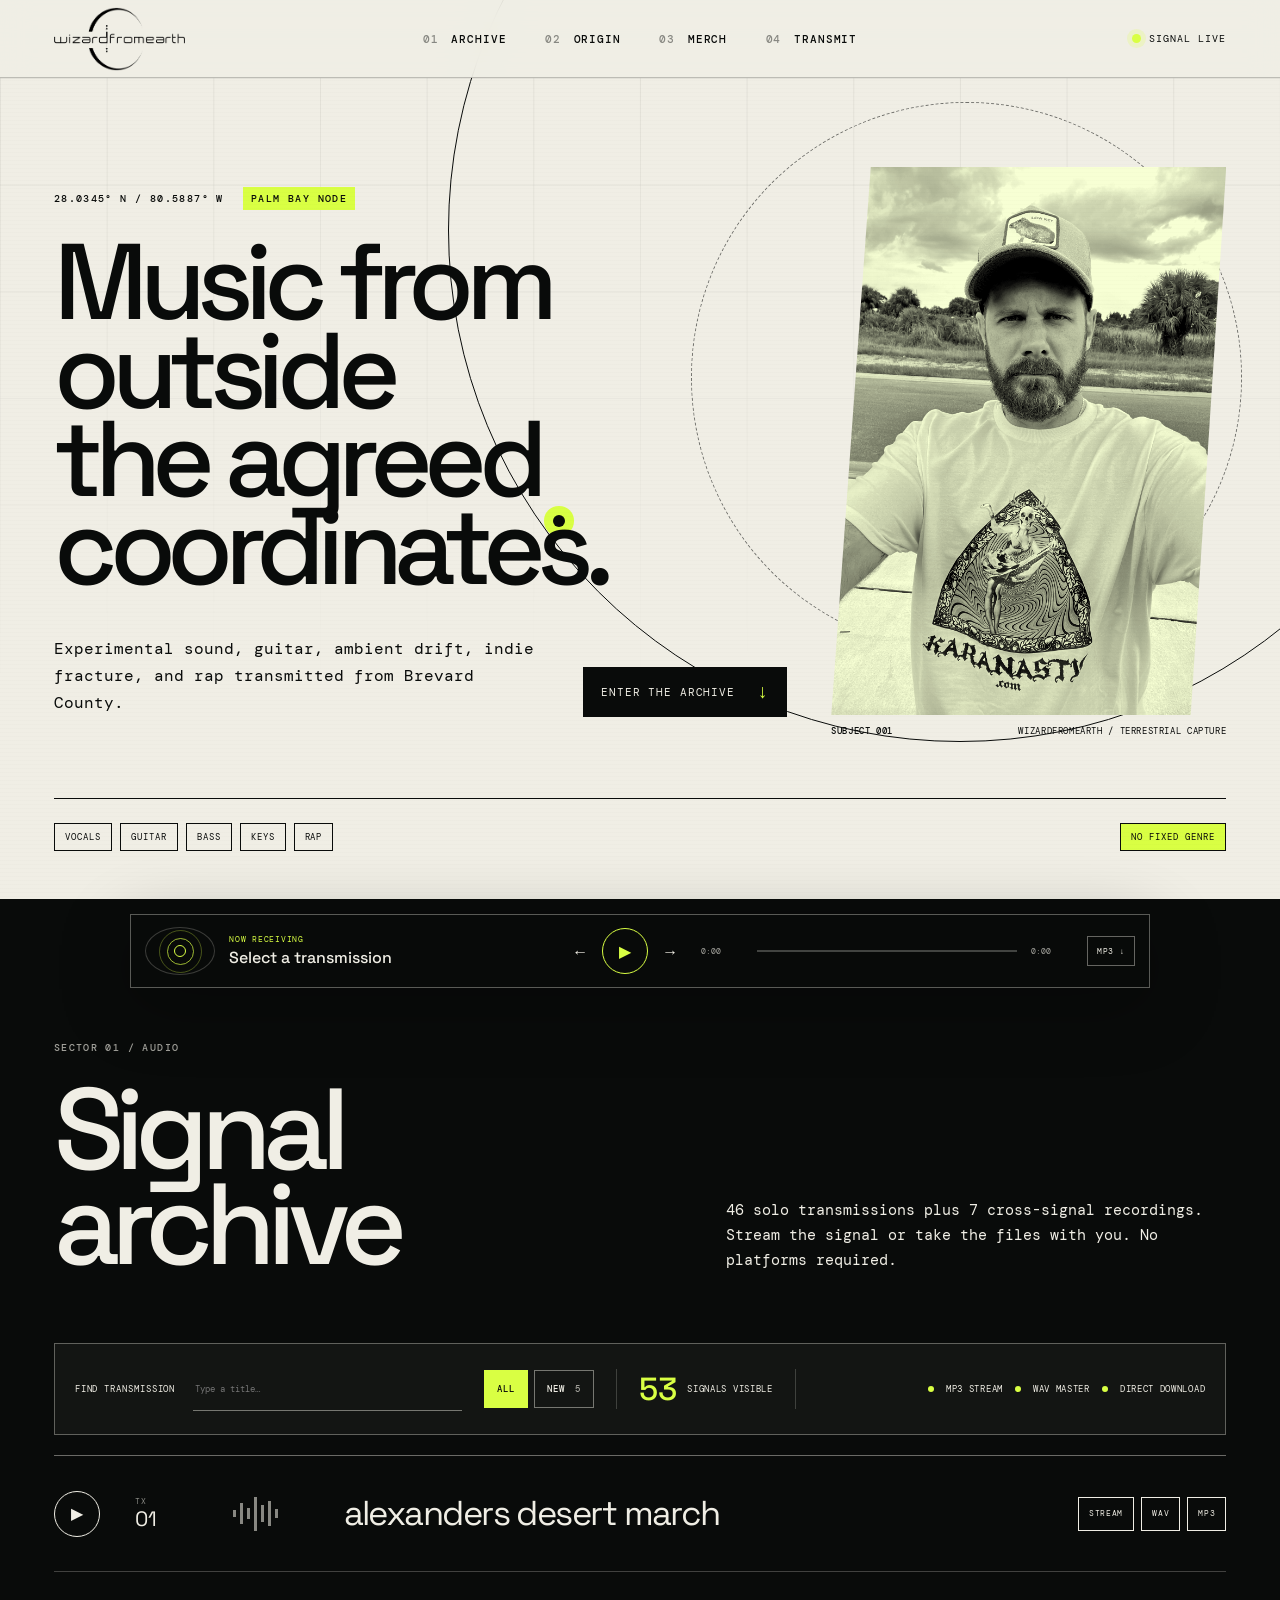
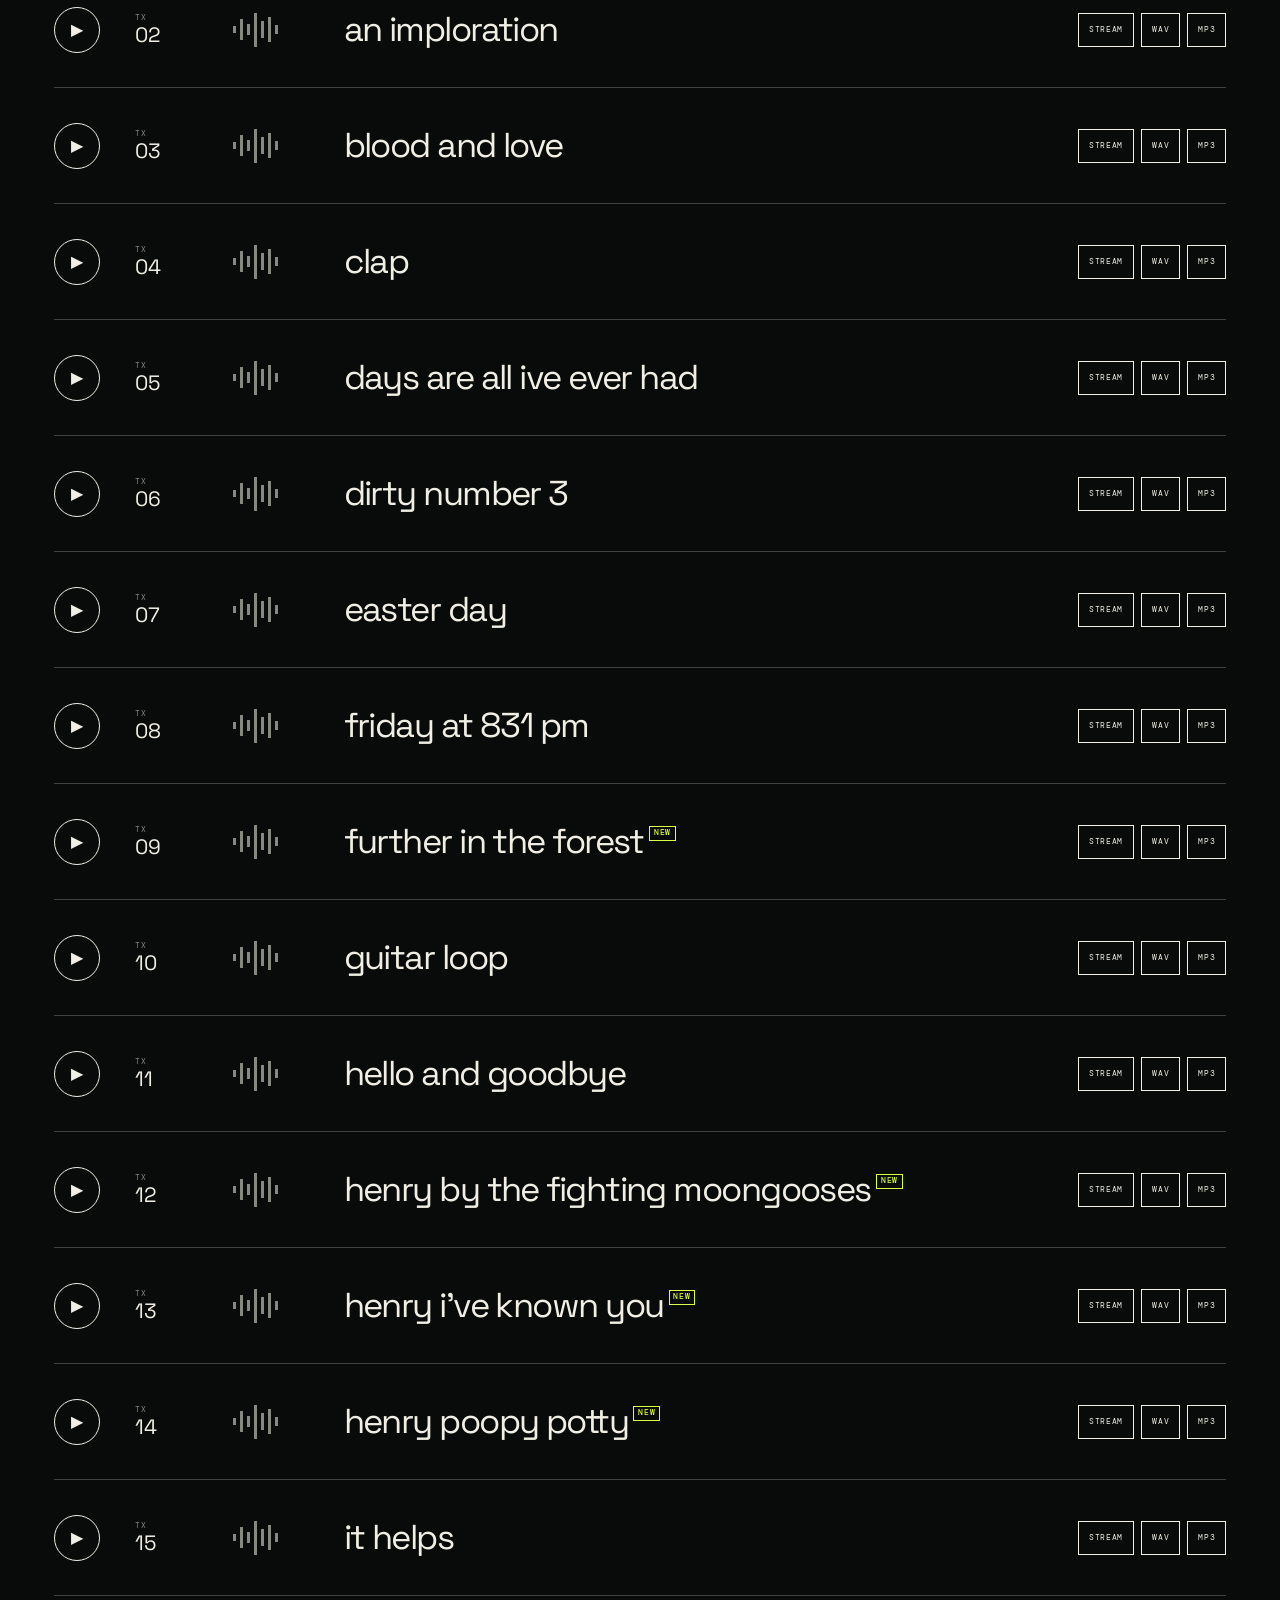
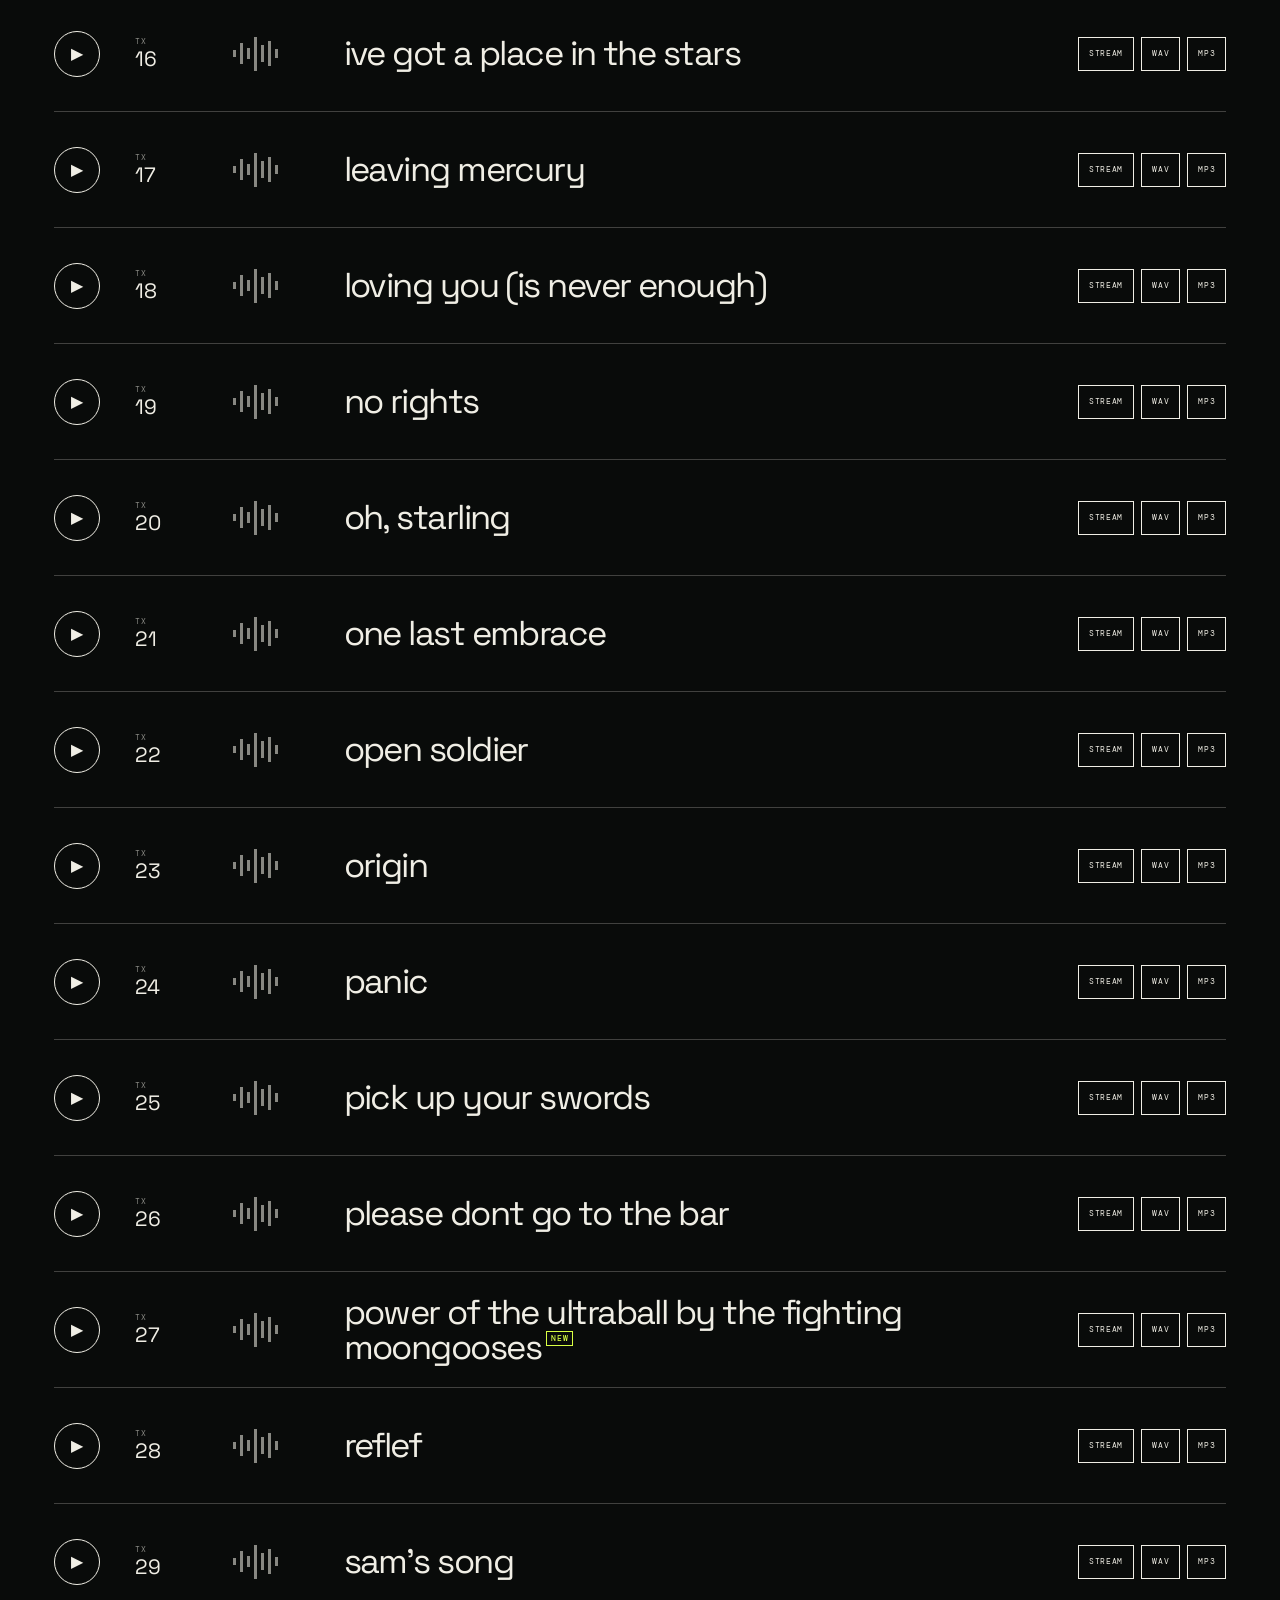
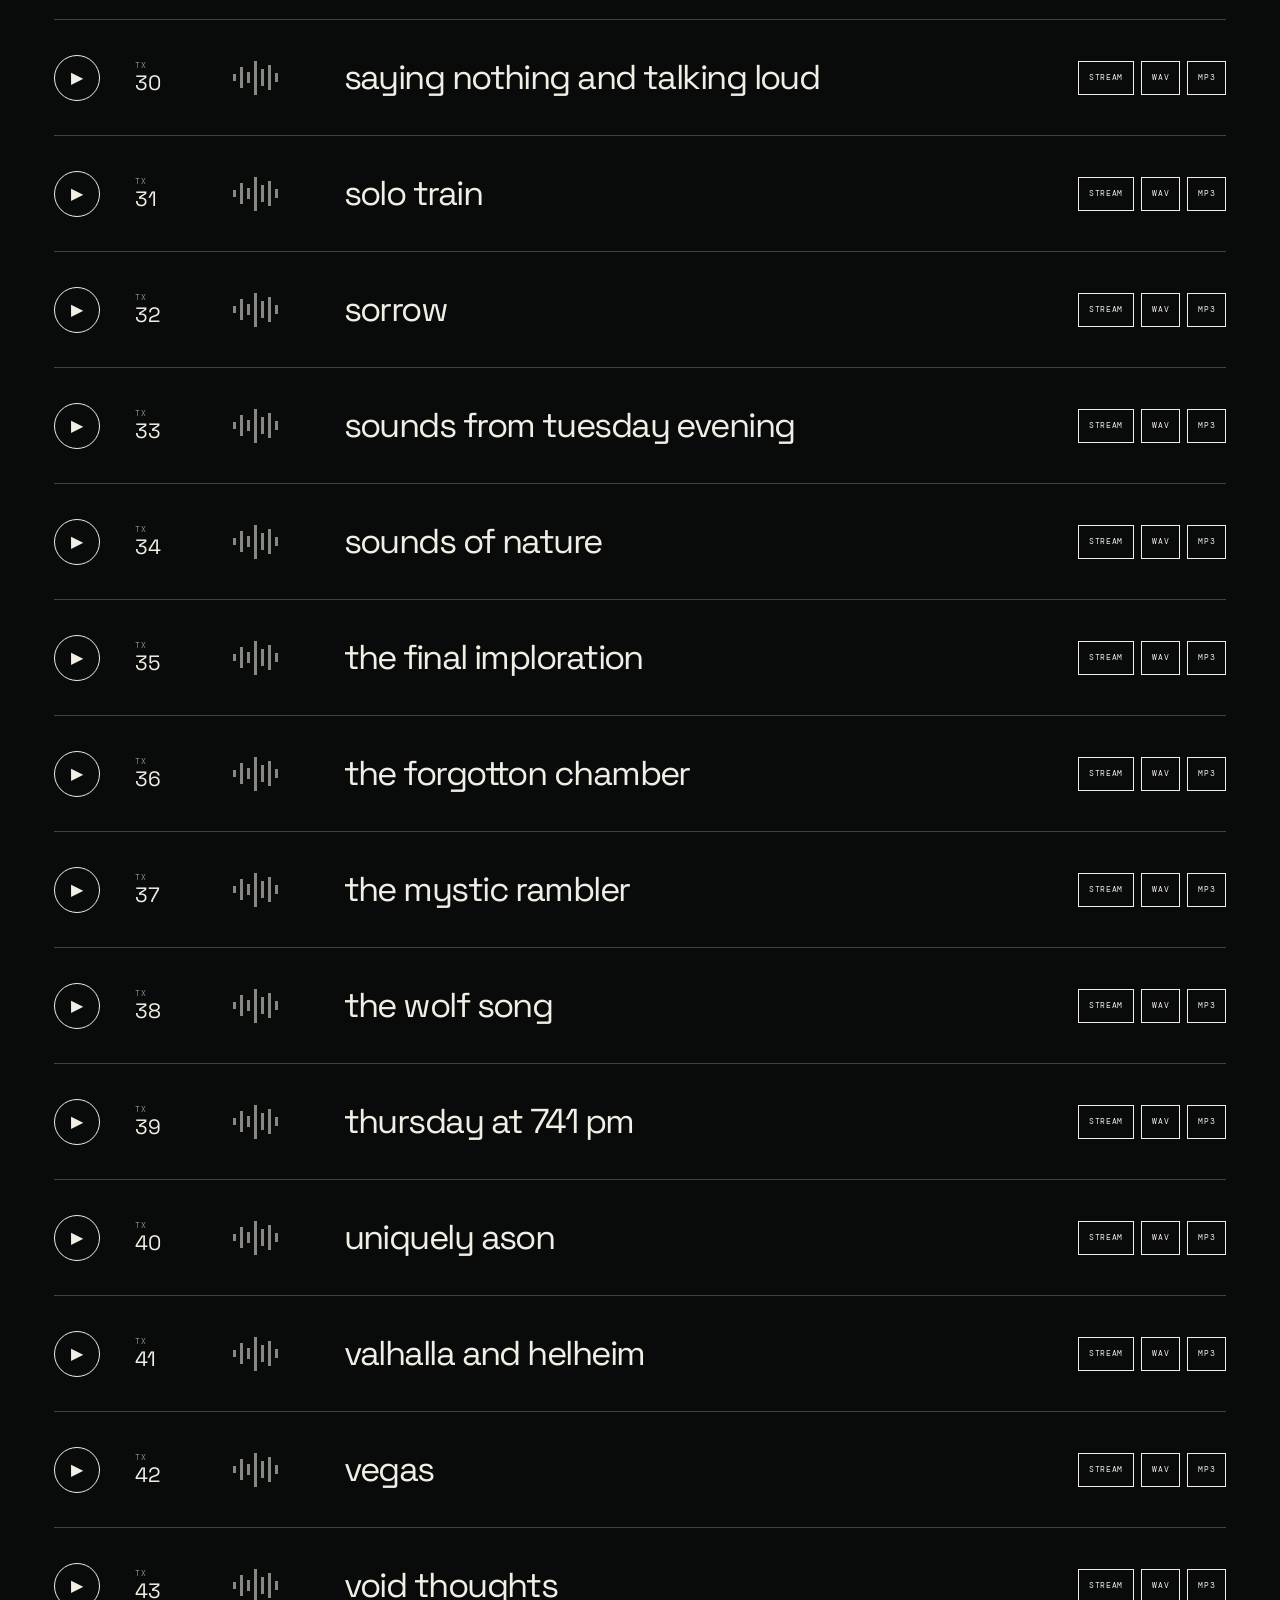
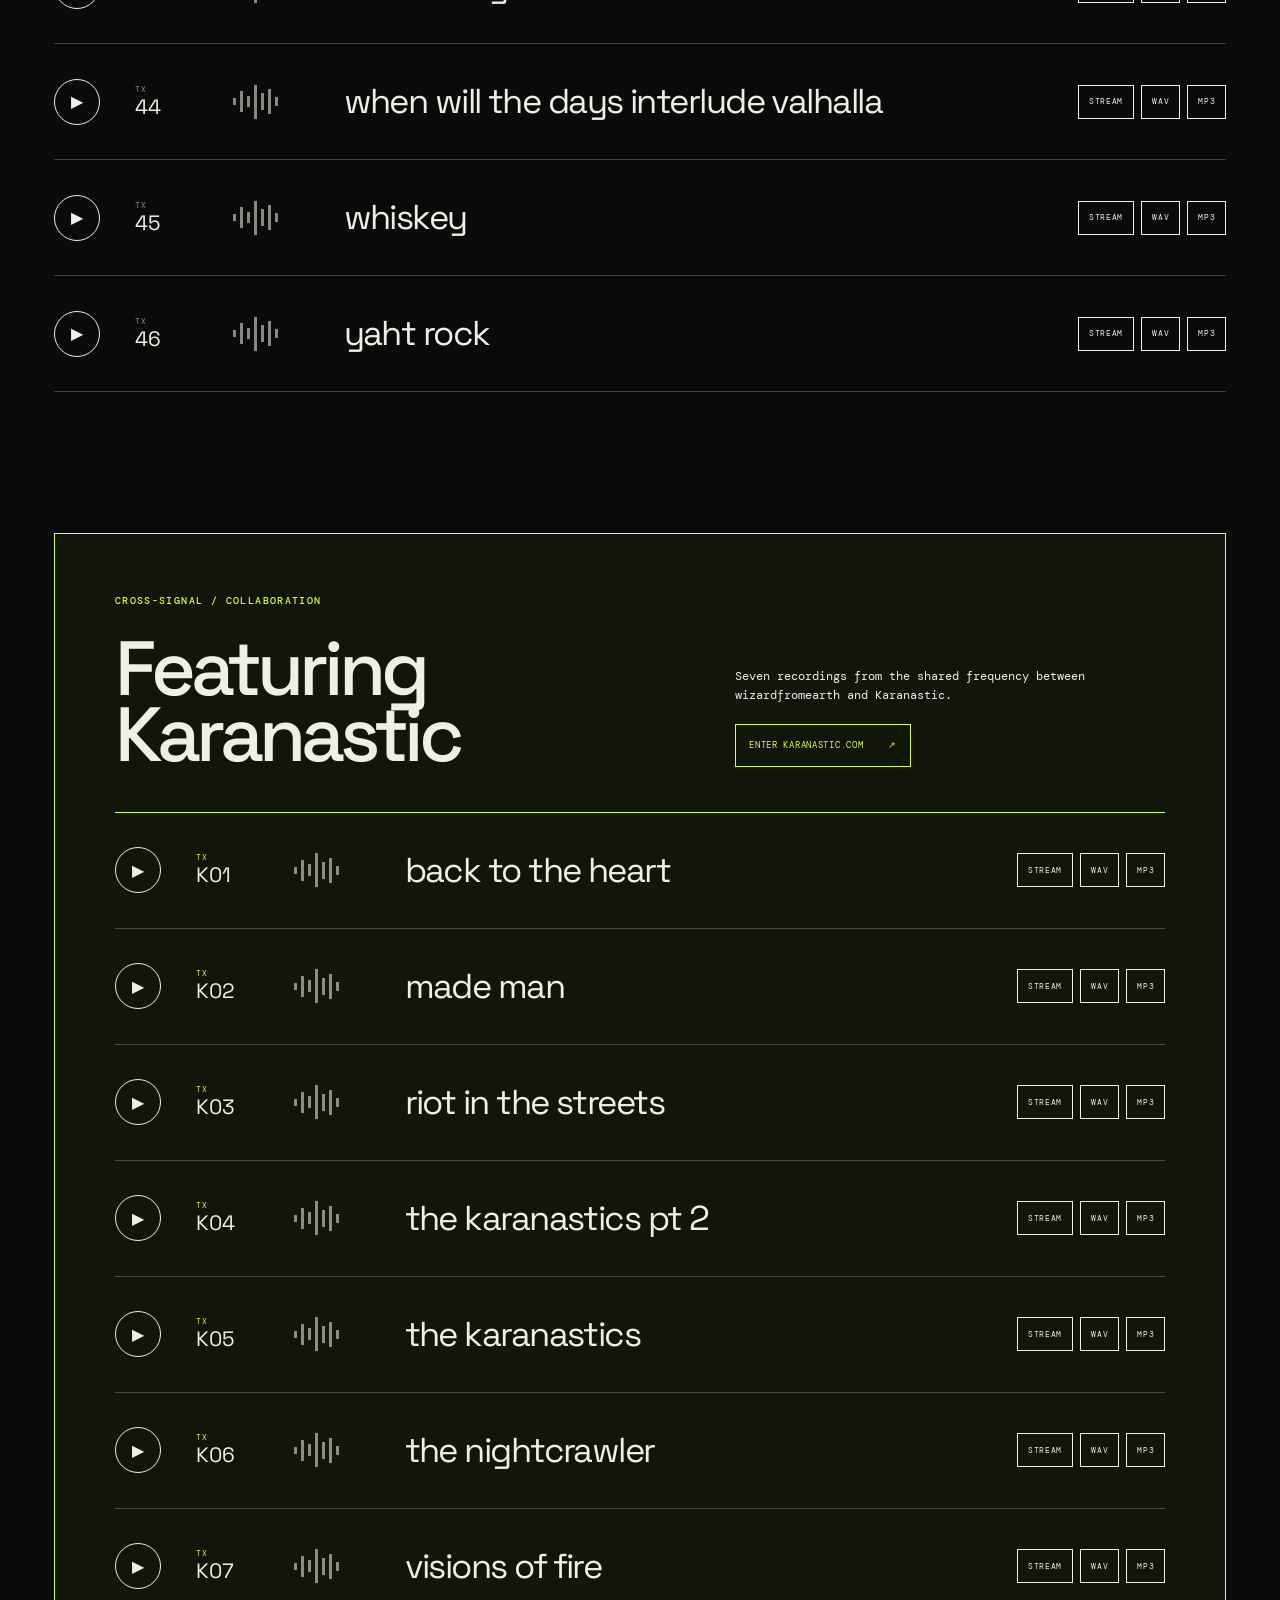
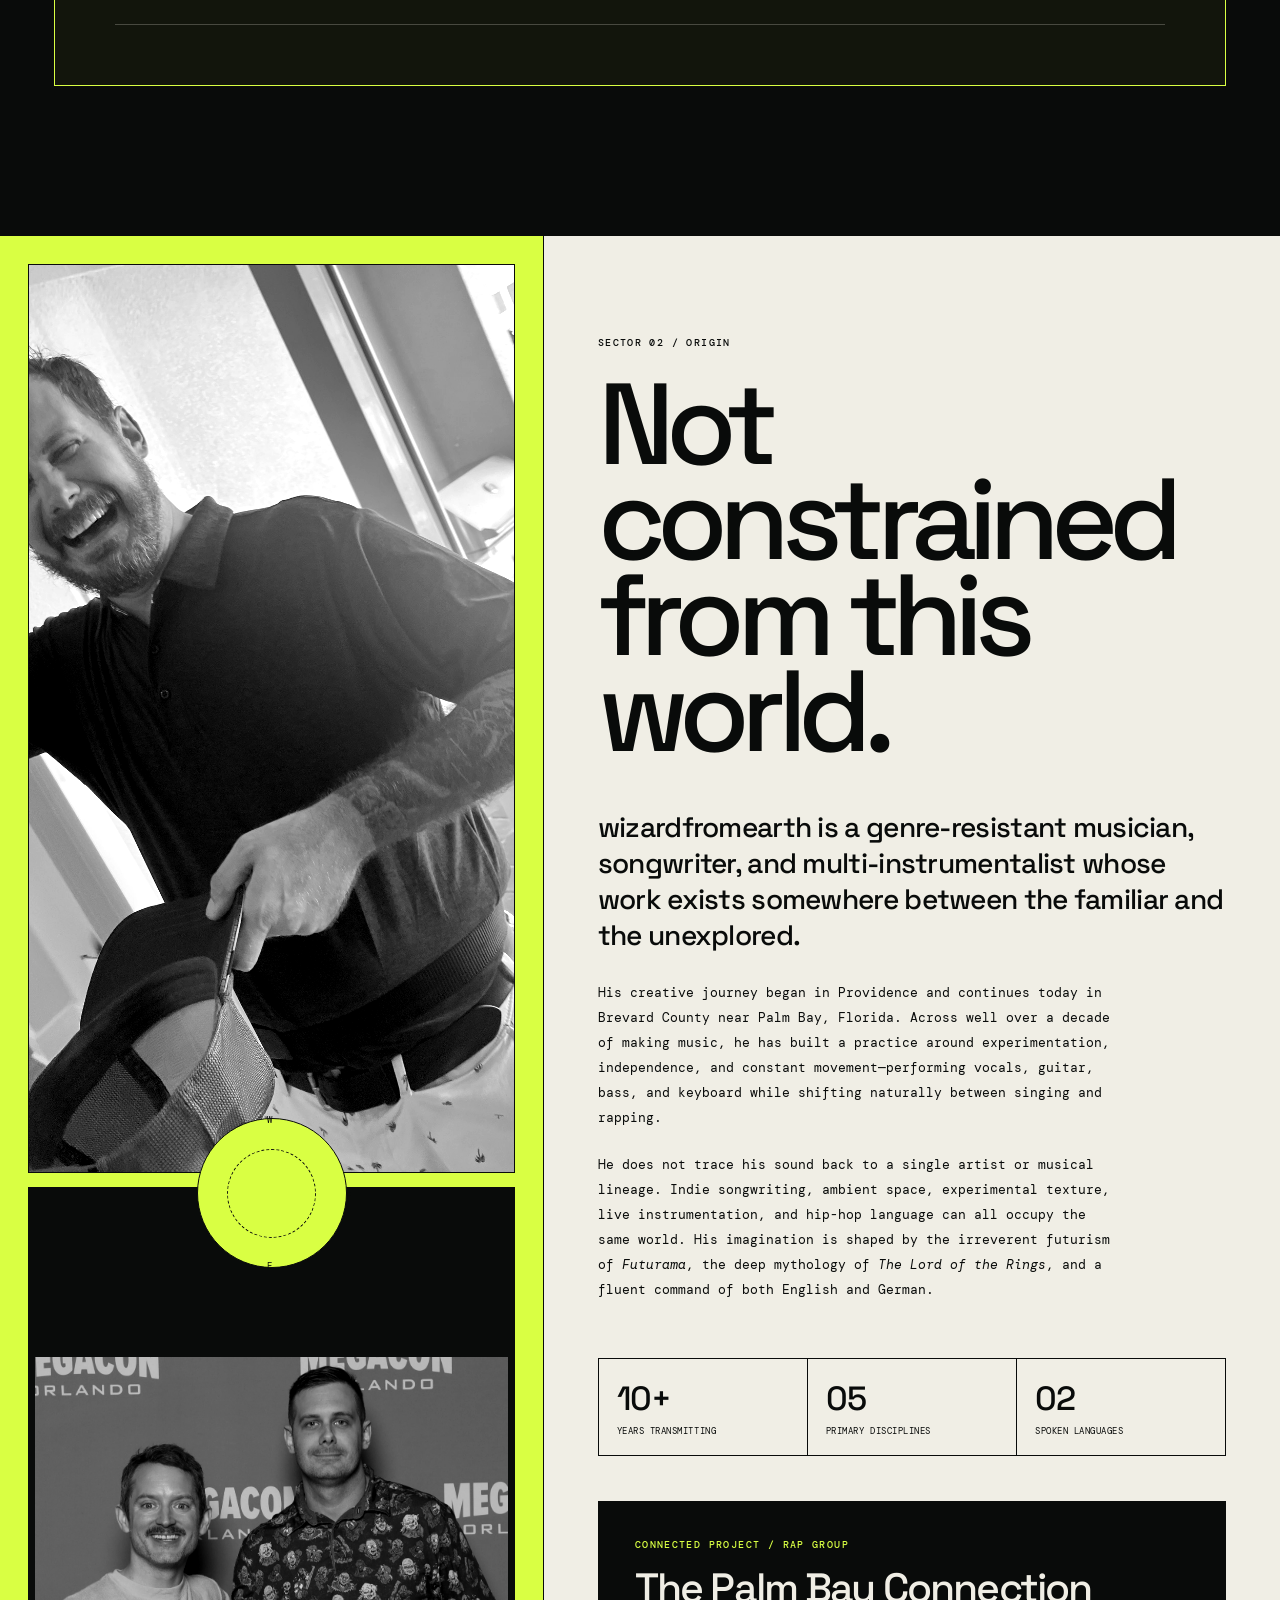
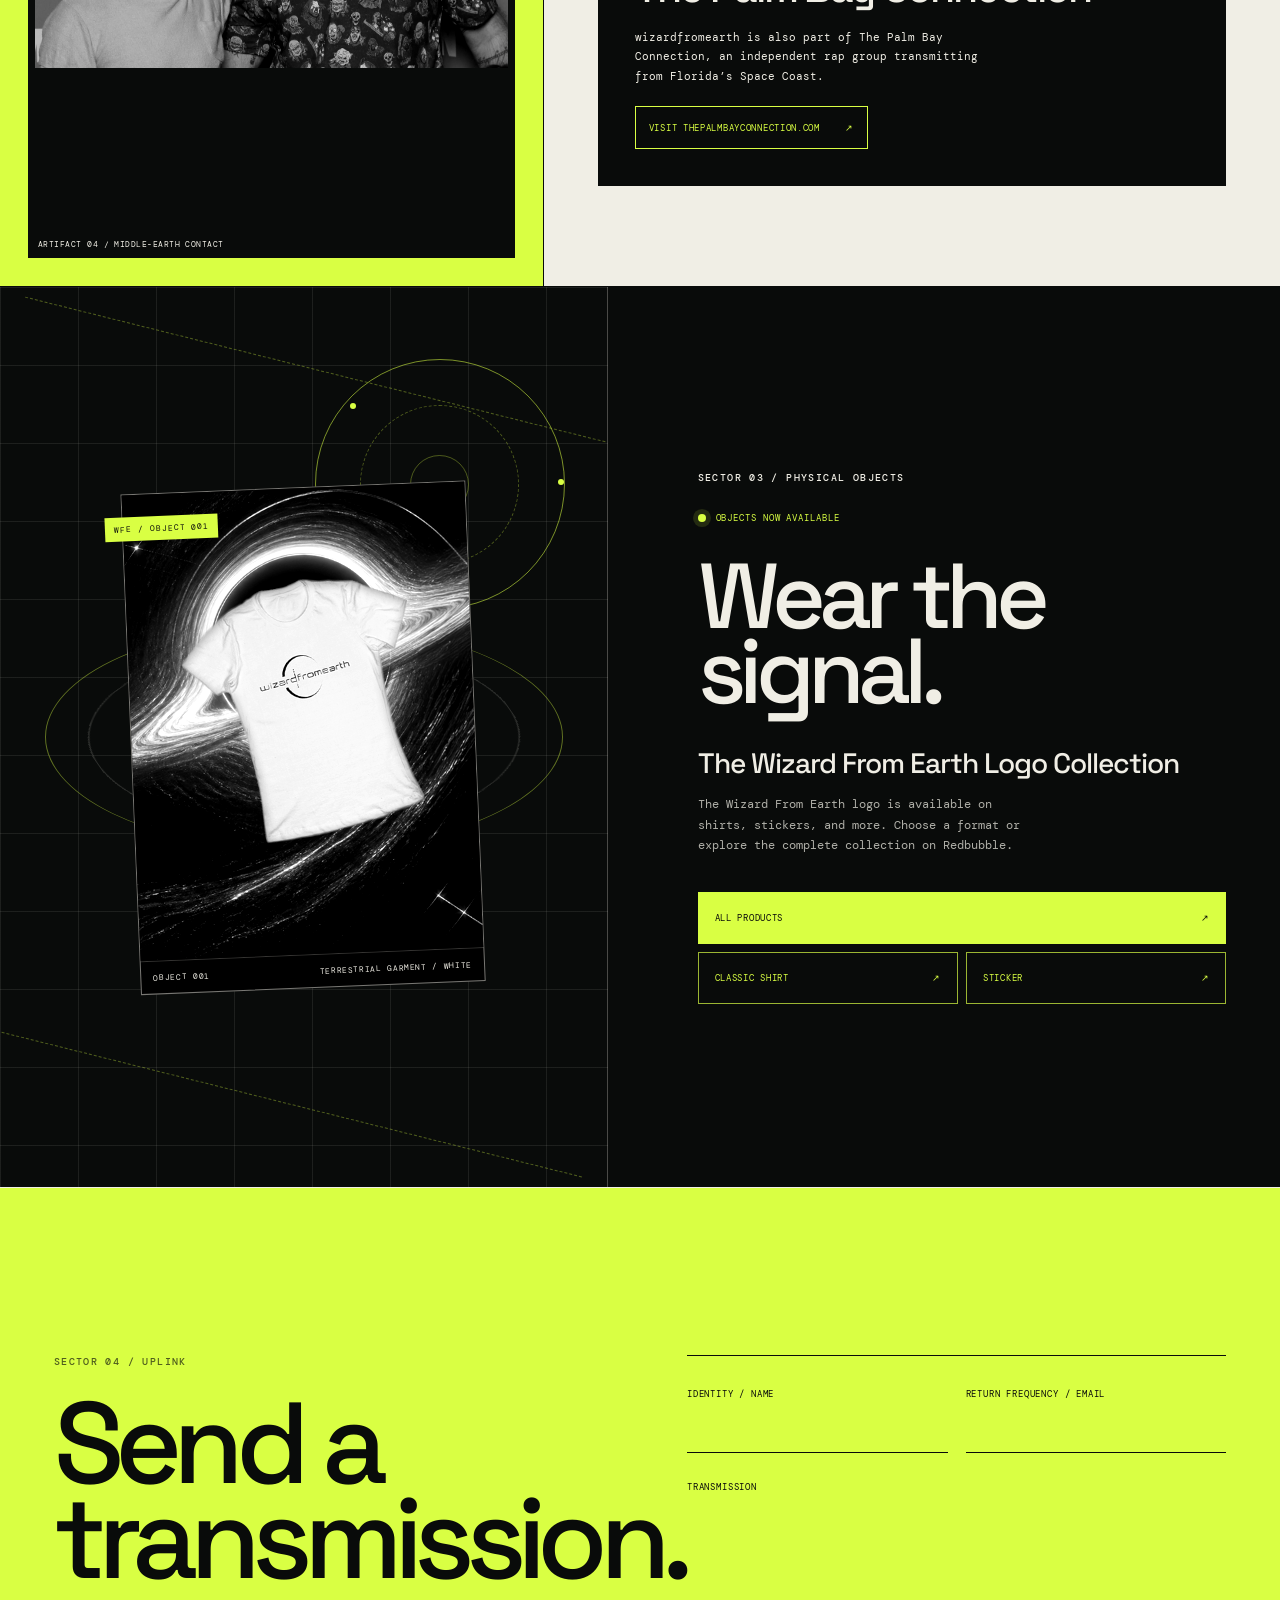
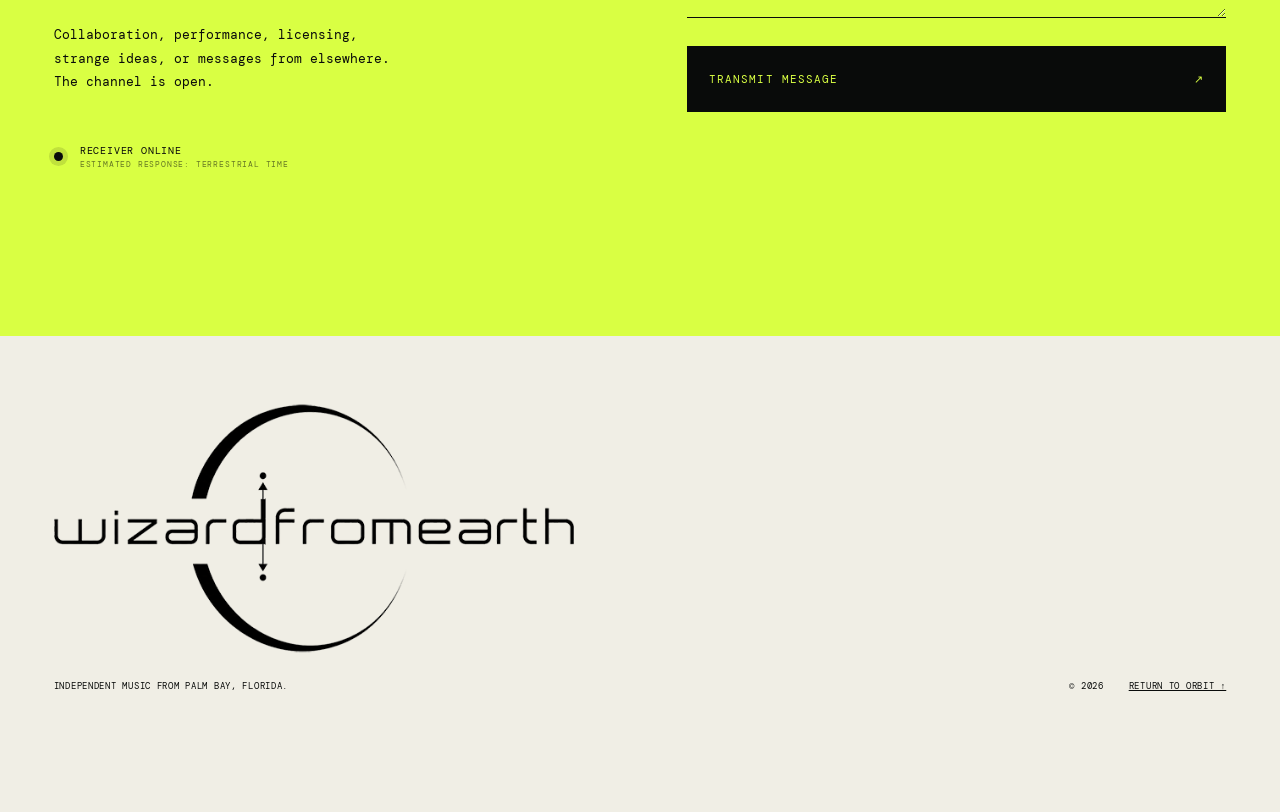
==== commit 61c1e684: "Add new releases archive filter" ====
--- a/index.html
+++ b/index.html
@@ -27,7 +27,7 @@
   <link rel="preconnect" href="https://fonts.googleapis.com">
   <link rel="preconnect" href="https://fonts.gstatic.com" crossorigin>
   <link href="https://fonts.googleapis.com/css2?family=DM+Mono:wght@300;400;500&family=Space+Grotesk:wght@400;500;600&display=swap" rel="stylesheet">
-  <link rel="stylesheet" href="assets/style.css?v=20260809-4">
+  <link rel="stylesheet" href="assets/style.css?v=20260929-1">
   <script type="application/ld+json">{
   "@context": "https://schema.org",
   "@graph": [
@@ -859,6 +859,10 @@
           <span>Find transmission</span>
           <input id="track-search" type="search" placeholder="Type a title…" autocomplete="off">
         </label>
+        <div class="archive-filters" role="group" aria-label="Filter transmissions">
+          <button type="button" class="is-active" data-track-filter="all" aria-pressed="true">All</button>
+          <button type="button" data-track-filter="new" aria-pressed="false">New <span>5</span></button>
+        </div>
         <div class="archive-readout">
           <span id="visible-count">53</span>
           <small>signals visible</small>
@@ -867,7 +871,7 @@
       </div>
 
       <div class="track-list" id="track-list">
-        <article class="track" id="track-alexanders-desert-march" data-index="0" data-search="alexanders desert march">
+        <article class="track" id="track-alexanders-desert-march" data-index="0" data-search="alexanders desert march" data-new="false">
       <button class="track__play" type="button" data-play="0" aria-label="Play Alexanders Desert March">
         <span class="track__play-idle" aria-hidden="true">▶</span>
         <span class="track__play-live" aria-hidden="true">Ⅱ</span>
@@ -881,7 +885,7 @@
         <a href="music/alexanders-desert-march.mp3" download>MP3</a>
       </div>
     </article>
-<article class="track" id="track-an-imploration" data-index="1" data-search="an imploration">
+<article class="track" id="track-an-imploration" data-index="1" data-search="an imploration" data-new="false">
       <button class="track__play" type="button" data-play="1" aria-label="Play An Imploration">
         <span class="track__play-idle" aria-hidden="true">▶</span>
         <span class="track__play-live" aria-hidden="true">Ⅱ</span>
@@ -895,7 +899,7 @@
         <a href="music/an-imploration.mp3" download>MP3</a>
       </div>
     </article>
-<article class="track" id="track-blood-and-love" data-index="2" data-search="blood and love">
+<article class="track" id="track-blood-and-love" data-index="2" data-search="blood and love" data-new="false">
       <button class="track__play" type="button" data-play="2" aria-label="Play Blood And Love">
         <span class="track__play-idle" aria-hidden="true">▶</span>
         <span class="track__play-live" aria-hidden="true">Ⅱ</span>
@@ -909,7 +913,7 @@
         <a href="music/blood-and-love.mp3" download>MP3</a>
       </div>
     </article>
-<article class="track" id="track-clap" data-index="3" data-search="clap">
+<article class="track" id="track-clap" data-index="3" data-search="clap" data-new="false">
       <button class="track__play" type="button" data-play="3" aria-label="Play Clap">
         <span class="track__play-idle" aria-hidden="true">▶</span>
         <span class="track__play-live" aria-hidden="true">Ⅱ</span>
@@ -923,7 +927,7 @@
         <a href="music/clap.mp3" download>MP3</a>
       </div>
     </article>
-<article class="track" id="track-days-are-all-ive-ever-had" data-index="4" data-search="days are all ive ever had">
+<article class="track" id="track-days-are-all-ive-ever-had" data-index="4" data-search="days are all ive ever had" data-new="false">
       <button class="track__play" type="button" data-play="4" aria-label="Play Days Are All Ive Ever Had">
         <span class="track__play-idle" aria-hidden="true">▶</span>
         <span class="track__play-live" aria-hidden="true">Ⅱ</span>
@@ -937,7 +941,7 @@
         <a href="music/days-are-all-ive-ever-had.mp3" download>MP3</a>
       </div>
     </article>
-<article class="track" id="track-dirty-number-3" data-index="5" data-search="dirty number 3">
+<article class="track" id="track-dirty-number-3" data-index="5" data-search="dirty number 3" data-new="false">
       <button class="track__play" type="button" data-play="5" aria-label="Play Dirty Number 3">
         <span class="track__play-idle" aria-hidden="true">▶</span>
         <span class="track__play-live" aria-hidden="true">Ⅱ</span>
@@ -951,7 +955,7 @@
         <a href="music/dirty-number-3.mp3" download>MP3</a>
       </div>
     </article>
-<article class="track" id="track-easter-day" data-index="6" data-search="easter day">
+<article class="track" id="track-easter-day" data-index="6" data-search="easter day" data-new="false">
       <button class="track__play" type="button" data-play="6" aria-label="Play Easter Day">
         <span class="track__play-idle" aria-hidden="true">▶</span>
         <span class="track__play-live" aria-hidden="true">Ⅱ</span>
@@ -965,7 +969,7 @@
         <a href="music/easter-day.mp3" download>MP3</a>
       </div>
     </article>
-<article class="track" id="track-friday-at-831-pm" data-index="7" data-search="friday at 831 pm">
+<article class="track" id="track-friday-at-831-pm" data-index="7" data-search="friday at 831 pm" data-new="false">
       <button class="track__play" type="button" data-play="7" aria-label="Play Friday At 831 Pm">
         <span class="track__play-idle" aria-hidden="true">▶</span>
         <span class="track__play-live" aria-hidden="true">Ⅱ</span>
@@ -979,21 +983,21 @@
         <a href="music/friday-at-831-pm.mp3" download>MP3</a>
       </div>
     </article>
-<article class="track" id="track-further-in-the-forest" data-index="8" data-search="further in the forest">
+<article class="track" id="track-further-in-the-forest" data-index="8" data-search="further in the forest" data-new="true">
       <button class="track__play" type="button" data-play="8" aria-label="Play Further in the Forest">
         <span class="track__play-idle" aria-hidden="true">▶</span>
         <span class="track__play-live" aria-hidden="true">Ⅱ</span>
       </button>
       <div class="track__number"><span>TX</span>09</div>
       <div class="track__signal"><span aria-hidden="true"></span><span aria-hidden="true"></span><span aria-hidden="true"></span><span aria-hidden="true"></span><span aria-hidden="true"></span><span aria-hidden="true"></span><span aria-hidden="true"></span></div>
-      <h3>Further in the Forest</h3>
+      <h3>Further in the Forest<span class="track__new">New</span></h3>
       <div class="track__actions">
         <button type="button" data-play="8">Stream</button>
         <a href="music/further-in-the-forest.wav" download>WAV</a>
         <a href="music/further-in-the-forest.mp3" download>MP3</a>
       </div>
     </article>
-<article class="track" id="track-guitar-loop" data-index="9" data-search="guitar loop">
+<article class="track" id="track-guitar-loop" data-index="9" data-search="guitar loop" data-new="false">
       <button class="track__play" type="button" data-play="9" aria-label="Play Guitar Loop">
         <span class="track__play-idle" aria-hidden="true">▶</span>
         <span class="track__play-live" aria-hidden="true">Ⅱ</span>
@@ -1007,7 +1011,7 @@
         <a href="music/guitar-loop.mp3" download>MP3</a>
       </div>
     </article>
-<article class="track" id="track-hello-and-goodbye" data-index="10" data-search="hello and goodbye">
+<article class="track" id="track-hello-and-goodbye" data-index="10" data-search="hello and goodbye" data-new="false">
       <button class="track__play" type="button" data-play="10" aria-label="Play Hello And Goodbye">
         <span class="track__play-idle" aria-hidden="true">▶</span>
         <span class="track__play-live" aria-hidden="true">Ⅱ</span>
@@ -1021,49 +1025,49 @@
         <a href="music/hello-and-goodbye.mp3" download>MP3</a>
       </div>
     </article>
-<article class="track" id="track-henry-by-the-fighting-moongooses" data-index="11" data-search="henry by the fighting moongooses">
+<article class="track" id="track-henry-by-the-fighting-moongooses" data-index="11" data-search="henry by the fighting moongooses" data-new="true">
       <button class="track__play" type="button" data-play="11" aria-label="Play Henry by the Fighting Moongooses">
         <span class="track__play-idle" aria-hidden="true">▶</span>
         <span class="track__play-live" aria-hidden="true">Ⅱ</span>
       </button>
       <div class="track__number"><span>TX</span>12</div>
       <div class="track__signal"><span aria-hidden="true"></span><span aria-hidden="true"></span><span aria-hidden="true"></span><span aria-hidden="true"></span><span aria-hidden="true"></span><span aria-hidden="true"></span><span aria-hidden="true"></span></div>
-      <h3>Henry by the Fighting Moongooses</h3>
+      <h3>Henry by the Fighting Moongooses<span class="track__new">New</span></h3>
       <div class="track__actions">
         <button type="button" data-play="11">Stream</button>
         <a href="music/henry-by-the-fighting-moongooses.wav" download>WAV</a>
         <a href="music/henry-by-the-fighting-moongooses.mp3" download>MP3</a>
       </div>
     </article>
-<article class="track" id="track-henry-ive-known-you" data-index="12" data-search="henry i&#x27;ve known you">
+<article class="track" id="track-henry-ive-known-you" data-index="12" data-search="henry i&#x27;ve known you" data-new="true">
       <button class="track__play" type="button" data-play="12" aria-label="Play Henry I&#x27;ve Known You">
         <span class="track__play-idle" aria-hidden="true">▶</span>
         <span class="track__play-live" aria-hidden="true">Ⅱ</span>
       </button>
       <div class="track__number"><span>TX</span>13</div>
       <div class="track__signal"><span aria-hidden="true"></span><span aria-hidden="true"></span><span aria-hidden="true"></span><span aria-hidden="true"></span><span aria-hidden="true"></span><span aria-hidden="true"></span><span aria-hidden="true"></span></div>
-      <h3>Henry I&#x27;ve Known You</h3>
+      <h3>Henry I&#x27;ve Known You<span class="track__new">New</span></h3>
       <div class="track__actions">
         <button type="button" data-play="12">Stream</button>
         <a href="music/henry-ive-known-you.wav" download>WAV</a>
         <a href="music/henry-ive-known-you.mp3" download>MP3</a>
       </div>
     </article>
-<article class="track" id="track-henry-poopy-potty" data-index="13" data-search="henry poopy potty">
+<article class="track" id="track-henry-poopy-potty" data-index="13" data-search="henry poopy potty" data-new="true">
       <button class="track__play" type="button" data-play="13" aria-label="Play Henry Poopy Potty">
         <span class="track__play-idle" aria-hidden="true">▶</span>
         <span class="track__play-live" aria-hidden="true">Ⅱ</span>
       </button>
       <div class="track__number"><span>TX</span>14</div>
       <div class="track__signal"><span aria-hidden="true"></span><span aria-hidden="true"></span><span aria-hidden="true"></span><span aria-hidden="true"></span><span aria-hidden="true"></span><span aria-hidden="true"></span><span aria-hidden="true"></span></div>
-      <h3>Henry Poopy Potty</h3>
+      <h3>Henry Poopy Potty<span class="track__new">New</span></h3>
       <div class="track__actions">
         <button type="button" data-play="13">Stream</button>
         <a href="music/henry-poopy-potty.wav" download>WAV</a>
         <a href="music/henry-poopy-potty.mp3" download>MP3</a>
       </div>
     </article>
-<article class="track" id="track-it-helps-masterchannel" data-index="14" data-search="it helps">
+<article class="track" id="track-it-helps-masterchannel" data-index="14" data-search="it helps" data-new="false">
       <button class="track__play" type="button" data-play="14" aria-label="Play It Helps">
         <span class="track__play-idle" aria-hidden="true">▶</span>
         <span class="track__play-live" aria-hidden="true">Ⅱ</span>
@@ -1077,7 +1081,7 @@
         <a href="music/it-helps_Masterchannel.mp3" download>MP3</a>
       </div>
     </article>
-<article class="track" id="track-ive-got-a-place-in-the-stars" data-index="15" data-search="ive got a place in the stars">
+<article class="track" id="track-ive-got-a-place-in-the-stars" data-index="15" data-search="ive got a place in the stars" data-new="false">
       <button class="track__play" type="button" data-play="15" aria-label="Play Ive Got A Place In The Stars">
         <span class="track__play-idle" aria-hidden="true">▶</span>
         <span class="track__play-live" aria-hidden="true">Ⅱ</span>
@@ -1091,7 +1095,7 @@
         <a href="music/ive-got-a-place-in-the-stars.mp3" download>MP3</a>
       </div>
     </article>
-<article class="track" id="track-leaving-mercury" data-index="16" data-search="leaving mercury">
+<article class="track" id="track-leaving-mercury" data-index="16" data-search="leaving mercury" data-new="false">
       <button class="track__play" type="button" data-play="16" aria-label="Play Leaving Mercury">
         <span class="track__play-idle" aria-hidden="true">▶</span>
         <span class="track__play-live" aria-hidden="true">Ⅱ</span>
@@ -1105,7 +1109,7 @@
         <a href="music/leaving-mercury.mp3" download>MP3</a>
       </div>
     </article>
-<article class="track" id="track-loving-you-is-never-enough" data-index="17" data-search="loving you (is never enough)">
+<article class="track" id="track-loving-you-is-never-enough" data-index="17" data-search="loving you (is never enough)" data-new="false">
       <button class="track__play" type="button" data-play="17" aria-label="Play Loving You (Is Never Enough)">
         <span class="track__play-idle" aria-hidden="true">▶</span>
         <span class="track__play-live" aria-hidden="true">Ⅱ</span>
@@ -1119,7 +1123,7 @@
         <a href="music/loving-you-is-never-enough.mp3" download>MP3</a>
       </div>
     </article>
-<article class="track" id="track-no-rights" data-index="18" data-search="no rights">
+<article class="track" id="track-no-rights" data-index="18" data-search="no rights" data-new="false">
       <button class="track__play" type="button" data-play="18" aria-label="Play No Rights">
         <span class="track__play-idle" aria-hidden="true">▶</span>
         <span class="track__play-live" aria-hidden="true">Ⅱ</span>
@@ -1133,7 +1137,7 @@
         <a href="music/no-rights.mp3" download>MP3</a>
       </div>
     </article>
-<article class="track" id="track-oh-starling" data-index="19" data-search="oh, starling">
+<article class="track" id="track-oh-starling" data-index="19" data-search="oh, starling" data-new="false">
       <button class="track__play" type="button" data-play="19" aria-label="Play Oh, Starling">
         <span class="track__play-idle" aria-hidden="true">▶</span>
         <span class="track__play-live" aria-hidden="true">Ⅱ</span>
@@ -1147,7 +1151,7 @@
         <a href="music/oh_starling.mp3" download>MP3</a>
       </div>
     </article>
-<article class="track" id="track-one-last-embrace" data-index="20" data-search="one last embrace">
+<article class="track" id="track-one-last-embrace" data-index="20" data-search="one last embrace" data-new="false">
       <button class="track__play" type="button" data-play="20" aria-label="Play One Last Embrace">
         <span class="track__play-idle" aria-hidden="true">▶</span>
         <span class="track__play-live" aria-hidden="true">Ⅱ</span>
@@ -1161,7 +1165,7 @@
         <a href="music/one-last-embrace.mp3" download>MP3</a>
       </div>
     </article>
-<article class="track" id="track-open-soldier" data-index="21" data-search="open soldier">
+<article class="track" id="track-open-soldier" data-index="21" data-search="open soldier" data-new="false">
       <button class="track__play" type="button" data-play="21" aria-label="Play Open Soldier">
         <span class="track__play-idle" aria-hidden="true">▶</span>
         <span class="track__play-live" aria-hidden="true">Ⅱ</span>
@@ -1175,7 +1179,7 @@
         <a href="music/open-soldier.mp3" download>MP3</a>
       </div>
     </article>
-<article class="track" id="track-origin" data-index="22" data-search="origin">
+<article class="track" id="track-origin" data-index="22" data-search="origin" data-new="false">
       <button class="track__play" type="button" data-play="22" aria-label="Play Origin">
         <span class="track__play-idle" aria-hidden="true">▶</span>
         <span class="track__play-live" aria-hidden="true">Ⅱ</span>
@@ -1189,7 +1193,7 @@
         <a href="music/origin.mp3" download>MP3</a>
       </div>
     </article>
-<article class="track" id="track-panic" data-index="23" data-search="panic">
+<article class="track" id="track-panic" data-index="23" data-search="panic" data-new="false">
       <button class="track__play" type="button" data-play="23" aria-label="Play Panic">
         <span class="track__play-idle" aria-hidden="true">▶</span>
         <span class="track__play-live" aria-hidden="true">Ⅱ</span>
@@ -1203,7 +1207,7 @@
         <a href="music/panic.mp3" download>MP3</a>
       </div>
     </article>
-<article class="track" id="track-pick-up-your-swords" data-index="24" data-search="pick up your swords">
+<article class="track" id="track-pick-up-your-swords" data-index="24" data-search="pick up your swords" data-new="false">
       <button class="track__play" type="button" data-play="24" aria-label="Play Pick Up Your Swords">
         <span class="track__play-idle" aria-hidden="true">▶</span>
         <span class="track__play-live" aria-hidden="true">Ⅱ</span>
@@ -1217,7 +1221,7 @@
         <a href="music/pick-up-your-swords.mp3" download>MP3</a>
       </div>
     </article>
-<article class="track" id="track-please-dont-go-to-the-bar" data-index="25" data-search="please dont go to the bar">
+<article class="track" id="track-please-dont-go-to-the-bar" data-index="25" data-search="please dont go to the bar" data-new="false">
       <button class="track__play" type="button" data-play="25" aria-label="Play Please Dont Go To The Bar">
         <span class="track__play-idle" aria-hidden="true">▶</span>
         <span class="track__play-live" aria-hidden="true">Ⅱ</span>
@@ -1231,21 +1235,21 @@
         <a href="music/please-dont-go-to-the-bar.mp3" download>MP3</a>
       </div>
     </article>
-<article class="track" id="track-power-of-the-ultra-ball-by-the-fighting-moongooses" data-index="26" data-search="power of the ultraball by the fighting moongooses">
+<article class="track" id="track-power-of-the-ultra-ball-by-the-fighting-moongooses" data-index="26" data-search="power of the ultraball by the fighting moongooses" data-new="true">
       <button class="track__play" type="button" data-play="26" aria-label="Play Power of the Ultraball by the Fighting Moongooses">
         <span class="track__play-idle" aria-hidden="true">▶</span>
         <span class="track__play-live" aria-hidden="true">Ⅱ</span>
       </button>
       <div class="track__number"><span>TX</span>27</div>
       <div class="track__signal"><span aria-hidden="true"></span><span aria-hidden="true"></span><span aria-hidden="true"></span><span aria-hidden="true"></span><span aria-hidden="true"></span><span aria-hidden="true"></span><span aria-hidden="true"></span></div>
-      <h3>Power of the Ultraball by the Fighting Moongooses</h3>
+      <h3>Power of the Ultraball by the Fighting Moongooses<span class="track__new">New</span></h3>
       <div class="track__actions">
         <button type="button" data-play="26">Stream</button>
         <a href="music/power-of-the-ultra-ball-by-the-fighting-moongooses.wav" download>WAV</a>
         <a href="music/power-of-the-ultra-ball-by-the-fighting-moongooses.mp3" download>MP3</a>
       </div>
     </article>
-<article class="track" id="track-reflef" data-index="27" data-search="reflef">
+<article class="track" id="track-reflef" data-index="27" data-search="reflef" data-new="false">
       <button class="track__play" type="button" data-play="27" aria-label="Play Reflef">
         <span class="track__play-idle" aria-hidden="true">▶</span>
         <span class="track__play-live" aria-hidden="true">Ⅱ</span>
@@ -1259,7 +1263,7 @@
         <a href="music/reflef.mp3" download>MP3</a>
       </div>
     </article>
-<article class="track" id="track-sams-song" data-index="28" data-search="sam&#x27;s song">
+<article class="track" id="track-sams-song" data-index="28" data-search="sam&#x27;s song" data-new="false">
       <button class="track__play" type="button" data-play="28" aria-label="Play Sam&#x27;s Song">
         <span class="track__play-idle" aria-hidden="true">▶</span>
         <span class="track__play-live" aria-hidden="true">Ⅱ</span>
@@ -1273,7 +1277,7 @@
         <a href="music/sams-song.mp3" download>MP3</a>
       </div>
     </article>
-<article class="track" id="track-saying-nothing-and-talking-loud" data-index="29" data-search="saying nothing and talking loud">
+<article class="track" id="track-saying-nothing-and-talking-loud" data-index="29" data-search="saying nothing and talking loud" data-new="false">
       <button class="track__play" type="button" data-play="29" aria-label="Play Saying Nothing And Talking Loud">
         <span class="track__play-idle" aria-hidden="true">▶</span>
         <span class="track__play-live" aria-hidden="true">Ⅱ</span>
@@ -1287,7 +1291,7 @@
         <a href="music/saying-nothing-and-talking-loud.mp3" download>MP3</a>
       </div>
     </article>
-<article class="track" id="track-solo-train" data-index="30" data-search="solo train">
+<article class="track" id="track-solo-train" data-index="30" data-search="solo train" data-new="false">
       <button class="track__play" type="button" data-play="30" aria-label="Play Solo Train">
         <span class="track__play-idle" aria-hidden="true">▶</span>
         <span class="track__play-live" aria-hidden="true">Ⅱ</span>
@@ -1301,7 +1305,7 @@
         <a href="music/solo-train.mp3" download>MP3</a>
       </div>
     </article>
-<article class="track" id="track-sorrow" data-index="31" data-search="sorrow">
+<article class="track" id="track-sorrow" data-index="31" data-search="sorrow" data-new="false">
       <button class="track__play" type="button" data-play="31" aria-label="Play Sorrow">
         <span class="track__play-idle" aria-hidden="true">▶</span>
         <span class="track__play-live" aria-hidden="true">Ⅱ</span>
@@ -1315,7 +1319,7 @@
         <a href="music/sorrow.mp3" download>MP3</a>
       </div>
     </article>
-<article class="track" id="track-sounds-from-tuesday-evening" data-index="32" data-search="sounds from tuesday evening">
+<article class="track" id="track-sounds-from-tuesday-evening" data-index="32" data-search="sounds from tuesday evening" data-new="false">
       <button class="track__play" type="button" data-play="32" aria-label="Play Sounds From Tuesday Evening">
         <span class="track__play-idle" aria-hidden="true">▶</span>
         <span class="track__play-live" aria-hidden="true">Ⅱ</span>
@@ -1329,7 +1333,7 @@
         <a href="music/sounds-from-tuesday-evening.mp3" download>MP3</a>
       </div>
     </article>
-<article class="track" id="track-sounds-of-nature" data-index="33" data-search="sounds of nature">
+<article class="track" id="track-sounds-of-nature" data-index="33" data-search="sounds of nature" data-new="false">
       <button class="track__play" type="button" data-play="33" aria-label="Play Sounds Of Nature">
         <span class="track__play-idle" aria-hidden="true">▶</span>
         <span class="track__play-live" aria-hidden="true">Ⅱ</span>
@@ -1343,7 +1347,7 @@
         <a href="music/sounds-of-nature.mp3" download>MP3</a>
       </div>
     </article>
-<article class="track" id="track-the-final-imploration" data-index="34" data-search="the final imploration">
+<article class="track" id="track-the-final-imploration" data-index="34" data-search="the final imploration" data-new="false">
       <button class="track__play" type="button" data-play="34" aria-label="Play The Final Imploration">
         <span class="track__play-idle" aria-hidden="true">▶</span>
         <span class="track__play-live" aria-hidden="true">Ⅱ</span>
@@ -1357,7 +1361,7 @@
         <a href="music/the-final-imploration.mp3" download>MP3</a>
       </div>
     </article>
-<article class="track" id="track-the-forgotton-chamber" data-index="35" data-search="the forgotton chamber">
+<article class="track" id="track-the-forgotton-chamber" data-index="35" data-search="the forgotton chamber" data-new="false">
       <button class="track__play" type="button" data-play="35" aria-label="Play The Forgotton Chamber">
         <span class="track__play-idle" aria-hidden="true">▶</span>
         <span class="track__play-live" aria-hidden="true">Ⅱ</span>
@@ -1371,7 +1375,7 @@
         <a href="music/the-forgotton-chamber.mp3" download>MP3</a>
       </div>
     </article>
-<article class="track" id="track-the-mystic-rambler" data-index="36" data-search="the mystic rambler">
+<article class="track" id="track-the-mystic-rambler" data-index="36" data-search="the mystic rambler" data-new="false">
       <button class="track__play" type="button" data-play="36" aria-label="Play The Mystic Rambler">
         <span class="track__play-idle" aria-hidden="true">▶</span>
         <span class="track__play-live" aria-hidden="true">Ⅱ</span>
@@ -1385,7 +1389,7 @@
         <a href="music/the-mystic-rambler.mp3" download>MP3</a>
       </div>
     </article>
-<article class="track" id="track-the-wolf-song" data-index="37" data-search="the wolf song">
+<article class="track" id="track-the-wolf-song" data-index="37" data-search="the wolf song" data-new="false">
       <button class="track__play" type="button" data-play="37" aria-label="Play The Wolf Song">
         <span class="track__play-idle" aria-hidden="true">▶</span>
         <span class="track__play-live" aria-hidden="true">Ⅱ</span>
@@ -1399,7 +1403,7 @@
         <a href="music/the-wolf-song.mp3" download>MP3</a>
       </div>
     </article>
-<article class="track" id="track-thursday-at-741-pm" data-index="38" data-search="thursday at 741 pm">
+<article class="track" id="track-thursday-at-741-pm" data-index="38" data-search="thursday at 741 pm" data-new="false">
       <button class="track__play" type="button" data-play="38" aria-label="Play Thursday At 741 Pm">
         <span class="track__play-idle" aria-hidden="true">▶</span>
         <span class="track__play-live" aria-hidden="true">Ⅱ</span>
@@ -1413,7 +1417,7 @@
         <a href="music/thursday-at-741-pm.mp3" download>MP3</a>
       </div>
     </article>
-<article class="track" id="track-uniquely-ason" data-index="39" data-search="uniquely ason">
+<article class="track" id="track-uniquely-ason" data-index="39" data-search="uniquely ason" data-new="false">
       <button class="track__play" type="button" data-play="39" aria-label="Play Uniquely Ason">
         <span class="track__play-idle" aria-hidden="true">▶</span>
         <span class="track__play-live" aria-hidden="true">Ⅱ</span>
@@ -1427,7 +1431,7 @@
         <a href="music/uniquely-ason.mp3" download>MP3</a>
       </div>
     </article>
-<article class="track" id="track-valhalla-and-helheim" data-index="40" data-search="valhalla and helheim">
+<article class="track" id="track-valhalla-and-helheim" data-index="40" data-search="valhalla and helheim" data-new="false">
       <button class="track__play" type="button" data-play="40" aria-label="Play Valhalla And Helheim">
         <span class="track__play-idle" aria-hidden="true">▶</span>
         <span class="track__play-live" aria-hidden="true">Ⅱ</span>
@@ -1441,7 +1445,7 @@
         <a href="music/valhalla-and-helheim.mp3" download>MP3</a>
       </div>
     </article>
-<article class="track" id="track-vegas" data-index="41" data-search="vegas">
+<article class="track" id="track-vegas" data-index="41" data-search="vegas" data-new="false">
       <button class="track__play" type="button" data-play="41" aria-label="Play Vegas">
         <span class="track__play-idle" aria-hidden="true">▶</span>
         <span class="track__play-live" aria-hidden="true">Ⅱ</span>
@@ -1455,7 +1459,7 @@
         <a href="music/vegas.mp3" download>MP3</a>
       </div>
     </article>
-<article class="track" id="track-void-thoughts" data-index="42" data-search="void thoughts">
+<article class="track" id="track-void-thoughts" data-index="42" data-search="void thoughts" data-new="false">
       <button class="track__play" type="button" data-play="42" aria-label="Play Void Thoughts">
         <span class="track__play-idle" aria-hidden="true">▶</span>
         <span class="track__play-live" aria-hidden="true">Ⅱ</span>
@@ -1469,7 +1473,7 @@
         <a href="music/void-thoughts.mp3" download>MP3</a>
       </div>
     </article>
-<article class="track" id="track-when-will-the-days-interlude-valhalla" data-index="43" data-search="when will the days interlude valhalla">
+<article class="track" id="track-when-will-the-days-interlude-valhalla" data-index="43" data-search="when will the days interlude valhalla" data-new="false">
       <button class="track__play" type="button" data-play="43" aria-label="Play When Will The Days Interlude Valhalla">
         <span class="track__play-idle" aria-hidden="true">▶</span>
         <span class="track__play-live" aria-hidden="true">Ⅱ</span>
@@ -1483,7 +1487,7 @@
         <a href="music/when-will-the-days-interlude-valhalla.mp3" download>MP3</a>
       </div>
     </article>
-<article class="track" id="track-whiskey" data-index="44" data-search="whiskey">
+<article class="track" id="track-whiskey" data-index="44" data-search="whiskey" data-new="false">
       <button class="track__play" type="button" data-play="44" aria-label="Play Whiskey">
         <span class="track__play-idle" aria-hidden="true">▶</span>
         <span class="track__play-live" aria-hidden="true">Ⅱ</span>
@@ -1497,7 +1501,7 @@
         <a href="music/whiskey.mp3" download>MP3</a>
       </div>
     </article>
-<article class="track" id="track-yaht-rock" data-index="45" data-search="yaht rock">
+<article class="track" id="track-yaht-rock" data-index="45" data-search="yaht rock" data-new="false">
       <button class="track__play" type="button" data-play="45" aria-label="Play Yaht Rock">
         <span class="track__play-idle" aria-hidden="true">▶</span>
         <span class="track__play-live" aria-hidden="true">Ⅱ</span>
@@ -1525,7 +1529,7 @@
           </div>
         </header>
         <div class="track-list track-list--featured" id="featured-track-list">
-          <article class="track" id="track-karanastic-back-to-the-heart" data-index="46" data-search="back to the heart">
+          <article class="track" id="track-karanastic-back-to-the-heart" data-index="46" data-search="back to the heart" data-new="false">
       <button class="track__play" type="button" data-play="46" aria-label="Play Back To The Heart">
         <span class="track__play-idle" aria-hidden="true">▶</span>
         <span class="track__play-live" aria-hidden="true">Ⅱ</span>
@@ -1539,7 +1543,7 @@
         <a href="music/featuring-karanastic/back-to-the-heart.mp3" download>MP3</a>
       </div>
     </article>
-<article class="track" id="track-karanastic-made-man" data-index="47" data-search="made man">
+<article class="track" id="track-karanastic-made-man" data-index="47" data-search="made man" data-new="false">
       <button class="track__play" type="button" data-play="47" aria-label="Play Made Man">
         <span class="track__play-idle" aria-hidden="true">▶</span>
         <span class="track__play-live" aria-hidden="true">Ⅱ</span>
@@ -1553,7 +1557,7 @@
         <a href="music/featuring-karanastic/made-man.mp3" download>MP3</a>
       </div>
     </article>
-<article class="track" id="track-karanastic-riot-in-the-streets" data-index="48" data-search="riot in the streets">
+<article class="track" id="track-karanastic-riot-in-the-streets" data-index="48" data-search="riot in the streets" data-new="false">
       <button class="track__play" type="button" data-play="48" aria-label="Play Riot In The Streets">
         <span class="track__play-idle" aria-hidden="true">▶</span>
         <span class="track__play-live" aria-hidden="true">Ⅱ</span>
@@ -1567,7 +1571,7 @@
         <a href="music/featuring-karanastic/riot-in-the-streets.mp3" download>MP3</a>
       </div>
     </article>
-<article class="track" id="track-karanastic-the-karanastics-pt-2" data-index="49" data-search="the karanastics pt 2">
+<article class="track" id="track-karanastic-the-karanastics-pt-2" data-index="49" data-search="the karanastics pt 2" data-new="false">
       <button class="track__play" type="button" data-play="49" aria-label="Play The Karanastics Pt 2">
         <span class="track__play-idle" aria-hidden="true">▶</span>
         <span class="track__play-live" aria-hidden="true">Ⅱ</span>
@@ -1581,7 +1585,7 @@
         <a href="music/featuring-karanastic/the-karanastics-pt-2.mp3" download>MP3</a>
       </div>
     </article>
-<article class="track" id="track-karanastic-the-karanastics" data-index="50" data-search="the karanastics">
+<article class="track" id="track-karanastic-the-karanastics" data-index="50" data-search="the karanastics" data-new="false">
       <button class="track__play" type="button" data-play="50" aria-label="Play The Karanastics">
         <span class="track__play-idle" aria-hidden="true">▶</span>
         <span class="track__play-live" aria-hidden="true">Ⅱ</span>
@@ -1595,7 +1599,7 @@
         <a href="music/featuring-karanastic/the-karanastics.mp3" download>MP3</a>
       </div>
     </article>
-<article class="track" id="track-karanastic-the-nightcrawler" data-index="51" data-search="the nightcrawler">
+<article class="track" id="track-karanastic-the-nightcrawler" data-index="51" data-search="the nightcrawler" data-new="false">
       <button class="track__play" type="button" data-play="51" aria-label="Play The Nightcrawler">
         <span class="track__play-idle" aria-hidden="true">▶</span>
         <span class="track__play-live" aria-hidden="true">Ⅱ</span>
@@ -1609,7 +1613,7 @@
         <a href="music/featuring-karanastic/the-nightcrawler.mp3" download>MP3</a>
       </div>
     </article>
-<article class="track" id="track-karanastic-visions-of-fire" data-index="52" data-search="visions of fire">
+<article class="track" id="track-karanastic-visions-of-fire" data-index="52" data-search="visions of fire" data-new="false">
       <button class="track__play" type="button" data-play="52" aria-label="Play Visions Of Fire">
         <span class="track__play-idle" aria-hidden="true">▶</span>
         <span class="track__play-live" aria-hidden="true">Ⅱ</span>
@@ -1724,7 +1728,7 @@
   </aside>
 
   <audio id="audio" preload="metadata"></audio>
-  <script>window.WFE_TRACKS = [{"number": "01", "title": "Alexanders Desert March", "slug": "alexanders-desert-march", "stream": "music/alexanders-desert-march.mp3", "mp3": "music/alexanders-desert-march.mp3", "wav": "music/alexanders-desert-march.wav", "collection": "solo"}, {"number": "02", "title": "An Imploration", "slug": "an-imploration", "stream": "music/an-imploration.mp3", "mp3": "music/an-imploration.mp3", "wav": "music/an-imploration.wav", "collection": "solo"}, {"number": "03", "title": "Blood And Love", "slug": "blood-and-love", "stream": "music/blood-and-love.mp3", "mp3": "music/blood-and-love.mp3", "wav": "music/blood-and-love.wav", "collection": "solo"}, {"number": "04", "title": "Clap", "slug": "clap", "stream": "music/clap.mp3", "mp3": "music/clap.mp3", "wav": "music/clap.wav", "collection": "solo"}, {"number": "05", "title": "Days Are All Ive Ever Had", "slug": "days-are-all-ive-ever-had", "stream": "music/days-are-all-ive-ever-had.mp3", "mp3": "music/days-are-all-ive-ever-had.mp3", "wav": "music/days-are-all-ive-ever-had.wav", "collection": "solo"}, {"number": "06", "title": "Dirty Number 3", "slug": "dirty-number-3", "stream": "music/dirty-number-3.mp3", "mp3": "music/dirty-number-3.mp3", "wav": "music/dirty-number-3.wav", "collection": "solo"}, {"number": "07", "title": "Easter Day", "slug": "easter-day", "stream": "music/easter-day.mp3", "mp3": "music/easter-day.mp3", "wav": "music/easter-day.wav", "collection": "solo"}, {"number": "08", "title": "Friday At 831 Pm", "slug": "friday-at-831-pm", "stream": "music/friday-at-831-pm.mp3", "mp3": "music/friday-at-831-pm.mp3", "wav": "music/friday-at-831-pm.wav", "collection": "solo"}, {"number": "09", "title": "Further in the Forest", "slug": "further-in-the-forest", "stream": "music/further-in-the-forest.mp3", "mp3": "music/further-in-the-forest.mp3", "wav": "music/further-in-the-forest.wav", "collection": "solo"}, {"number": "10", "title": "Guitar Loop", "slug": "guitar-loop", "stream": "music/guitar-loop.mp3", "mp3": "music/guitar-loop.mp3", "wav": "music/guitar-loop.wav", "collection": "solo"}, {"number": "11", "title": "Hello And Goodbye", "slug": "hello-and-goodbye", "stream": "music/hello-and-goodbye.mp3", "mp3": "music/hello-and-goodbye.mp3", "wav": "music/hello-and-goodbye.wav", "collection": "solo"}, {"number": "12", "title": "Henry by the Fighting Moongooses", "slug": "henry-by-the-fighting-moongooses", "stream": "music/henry-by-the-fighting-moongooses.mp3", "mp3": "music/henry-by-the-fighting-moongooses.mp3", "wav": "music/henry-by-the-fighting-moongooses.wav", "collection": "solo"}, {"number": "13", "title": "Henry I've Known You", "slug": "henry-ive-known-you", "stream": "music/henry-ive-known-you.mp3", "mp3": "music/henry-ive-known-you.mp3", "wav": "music/henry-ive-known-you.wav", "collection": "solo"}, {"number": "14", "title": "Henry Poopy Potty", "slug": "henry-poopy-potty", "stream": "music/henry-poopy-potty.mp3", "mp3": "music/henry-poopy-potty.mp3", "wav": "music/henry-poopy-potty.wav", "collection": "solo"}, {"number": "15", "title": "It Helps", "slug": "it-helps-masterchannel", "stream": "music/it-helps_Masterchannel.mp3", "mp3": "music/it-helps_Masterchannel.mp3", "wav": "music/it-helps_Masterchannel.wav", "collection": "solo"}, {"number": "16", "title": "Ive Got A Place In The Stars", "slug": "ive-got-a-place-in-the-stars", "stream": "music/ive-got-a-place-in-the-stars.mp3", "mp3": "music/ive-got-a-place-in-the-stars.mp3", "wav": "music/ive-got-a-place-in-the-stars.wav", "collection": "solo"}, {"number": "17", "title": "Leaving Mercury", "slug": "leaving-mercury", "stream": "music/leaving-mercury.mp3", "mp3": "music/leaving-mercury.mp3", "wav": "music/leaving-mercury.wav", "collection": "solo"}, {"number": "18", "title": "Loving You (Is Never Enough)", "slug": "loving-you-is-never-enough", "stream": "music/loving-you-is-never-enough.mp3", "mp3": "music/loving-you-is-never-enough.mp3", "wav": "music/loving-you-is-never-enough.wav", "collection": "solo"}, {"number": "19", "title": "No Rights", "slug": "no-rights", "stream": "music/no-rights.mp3", "mp3": "music/no-rights.mp3", "wav": "music/no-rights.wav", "collection": "solo"}, {"number": "20", "title": "Oh, Starling", "slug": "oh-starling", "stream": "music/oh_starling.mp3", "mp3": "music/oh_starling.mp3", "wav": "music/oh_starling.wav", "collection": "solo"}, {"number": "21", "title": "One Last Embrace", "slug": "one-last-embrace", "stream": "music/one-last-embrace.mp3", "mp3": "music/one-last-embrace.mp3", "wav": "music/one-last-embrace.wav", "collection": "solo"}, {"number": "22", "title": "Open Soldier", "slug": "open-soldier", "stream": "music/open-soldier.mp3", "mp3": "music/open-soldier.mp3", "wav": "music/open-soldier.wav", "collection": "solo"}, {"number": "23", "title": "Origin", "slug": "origin", "stream": "music/origin.mp3", "mp3": "music/origin.mp3", "wav": "music/origin.wav", "collection": "solo"}, {"number": "24", "title": "Panic", "slug": "panic", "stream": "music/panic.mp3", "mp3": "music/panic.mp3", "wav": "music/panic.wav", "collection": "solo"}, {"number": "25", "title": "Pick Up Your Swords", "slug": "pick-up-your-swords", "stream": "music/pick-up-your-swords.mp3", "mp3": "music/pick-up-your-swords.mp3", "wav": "music/pick-up-your-swords.wav", "collection": "solo"}, {"number": "26", "title": "Please Dont Go To The Bar", "slug": "please-dont-go-to-the-bar", "stream": "music/please-dont-go-to-the-bar.mp3", "mp3": "music/please-dont-go-to-the-bar.mp3", "wav": "music/please-dont-go-to-the-bar.wav", "collection": "solo"}, {"number": "27", "title": "Power of the Ultraball by the Fighting Moongooses", "slug": "power-of-the-ultra-ball-by-the-fighting-moongooses", "stream": "music/power-of-the-ultra-ball-by-the-fighting-moongooses.mp3", "mp3": "music/power-of-the-ultra-ball-by-the-fighting-moongooses.mp3", "wav": "music/power-of-the-ultra-ball-by-the-fighting-moongooses.wav", "collection": "solo"}, {"number": "28", "title": "Reflef", "slug": "reflef", "stream": "music/reflef.mp3", "mp3": "music/reflef.mp3", "wav": "music/reflef.wav", "collection": "solo"}, {"number": "29", "title": "Sam's Song", "slug": "sams-song", "stream": "music/sams-song.mp3", "mp3": "music/sams-song.mp3", "wav": "music/sams-song.wav", "collection": "solo"}, {"number": "30", "title": "Saying Nothing And Talking Loud", "slug": "saying-nothing-and-talking-loud", "stream": "music/saying-nothing-and-talking-loud.mp3", "mp3": "music/saying-nothing-and-talking-loud.mp3", "wav": "music/saying-nothing-and-talking-loud.wav", "collection": "solo"}, {"number": "31", "title": "Solo Train", "slug": "solo-train", "stream": "music/solo-train.mp3", "mp3": "music/solo-train.mp3", "wav": "music/solo-train.wav", "collection": "solo"}, {"number": "32", "title": "Sorrow", "slug": "sorrow", "stream": "music/sorrow.mp3", "mp3": "music/sorrow.mp3", "wav": "music/sorrow.wav", "collection": "solo"}, {"number": "33", "title": "Sounds From Tuesday Evening", "slug": "sounds-from-tuesday-evening", "stream": "music/sounds-from-tuesday-evening.mp3", "mp3": "music/sounds-from-tuesday-evening.mp3", "wav": "music/sounds-from-tuesday-evening.wav", "collection": "solo"}, {"number": "34", "title": "Sounds Of Nature", "slug": "sounds-of-nature", "stream": "music/sounds-of-nature.mp3", "mp3": "music/sounds-of-nature.mp3", "wav": "music/sounds-of-nature.wav", "collection": "solo"}, {"number": "35", "title": "The Final Imploration", "slug": "the-final-imploration", "stream": "music/the-final-imploration.mp3", "mp3": "music/the-final-imploration.mp3", "wav": "music/the-final-imploration.wav", "collection": "solo"}, {"number": "36", "title": "The Forgotton Chamber", "slug": "the-forgotton-chamber", "stream": "music/the-forgotton-chamber.mp3", "mp3": "music/the-forgotton-chamber.mp3", "wav": "music/the-forgotton-chamber.wav", "collection": "solo"}, {"number": "37", "title": "The Mystic Rambler", "slug": "the-mystic-rambler", "stream": "music/the-mystic-rambler.mp3", "mp3": "music/the-mystic-rambler.mp3", "wav": "music/the-mystic-rambler.wav", "collection": "solo"}, {"number": "38", "title": "The Wolf Song", "slug": "the-wolf-song", "stream": "music/the-wolf-song.mp3", "mp3": "music/the-wolf-song.mp3", "wav": "music/the-wolf-song.wav", "collection": "solo"}, {"number": "39", "title": "Thursday At 741 Pm", "slug": "thursday-at-741-pm", "stream": "music/thursday-at-741-pm.mp3", "mp3": "music/thursday-at-741-pm.mp3", "wav": "music/thursday-at-741-pm.wav", "collection": "solo"}, {"number": "40", "title": "Uniquely Ason", "slug": "uniquely-ason", "stream": "music/uniquely-ason.mp3", "mp3": "music/uniquely-ason.mp3", "wav": "music/uniquely-ason.wav", "collection": "solo"}, {"number": "41", "title": "Valhalla And Helheim", "slug": "valhalla-and-helheim", "stream": "music/valhalla-and-helheim.mp3", "mp3": "music/valhalla-and-helheim.mp3", "wav": "music/valhalla-and-helheim.wav", "collection": "solo"}, {"number": "42", "title": "Vegas", "slug": "vegas", "stream": "music/vegas.mp3", "mp3": "music/vegas.mp3", "wav": "music/vegas.wav", "collection": "solo"}, {"number": "43", "title": "Void Thoughts", "slug": "void-thoughts", "stream": "music/void-thoughts.mp3", "mp3": "music/void-thoughts.mp3", "wav": "music/void-thoughts.wav", "collection": "solo"}, {"number": "44", "title": "When Will The Days Interlude Valhalla", "slug": "when-will-the-days-interlude-valhalla", "stream": "music/when-will-the-days-interlude-valhalla.mp3", "mp3": "music/when-will-the-days-interlude-valhalla.mp3", "wav": "music/when-will-the-days-interlude-valhalla.wav", "collection": "solo"}, {"number": "45", "title": "Whiskey", "slug": "whiskey", "stream": "music/whiskey.mp3", "mp3": "music/whiskey.mp3", "wav": "music/whiskey.wav", "collection": "solo"}, {"number": "46", "title": "Yaht Rock", "slug": "yaht-rock", "stream": "music/yaht-rock.mp3", "mp3": "music/yaht-rock.mp3", "wav": "music/yaht-rock.wav", "collection": "solo"}, {"number": "K01", "title": "Back To The Heart", "slug": "karanastic-back-to-the-heart", "stream": "music/featuring-karanastic/back-to-the-heart.mp3", "mp3": "music/featuring-karanastic/back-to-the-heart.mp3", "wav": "music/featuring-karanastic/back-to-the-heart.wav", "collection": "karanastic"}, {"number": "K02", "title": "Made Man", "slug": "karanastic-made-man", "stream": "music/featuring-karanastic/made-man.mp3", "mp3": "music/featuring-karanastic/made-man.mp3", "wav": "music/featuring-karanastic/made-man.wav", "collection": "karanastic"}, {"number": "K03", "title": "Riot In The Streets", "slug": "karanastic-riot-in-the-streets", "stream": "music/featuring-karanastic/riot-in-the-streets.mp3", "mp3": "music/featuring-karanastic/riot-in-the-streets.mp3", "wav": "music/featuring-karanastic/riot-in-the-streets.wav", "collection": "karanastic"}, {"number": "K04", "title": "The Karanastics Pt 2", "slug": "karanastic-the-karanastics-pt-2", "stream": "music/featuring-karanastic/the-karanastics-pt-2.mp3", "mp3": "music/featuring-karanastic/the-karanastics-pt-2.mp3", "wav": "music/featuring-karanastic/the-karanastics-pt-2.wav", "collection": "karanastic"}, {"number": "K05", "title": "The Karanastics", "slug": "karanastic-the-karanastics", "stream": "music/featuring-karanastic/the-karanastics.mp3", "mp3": "music/featuring-karanastic/the-karanastics.mp3", "wav": "music/featuring-karanastic/the-karanastics.wav", "collection": "karanastic"}, {"number": "K06", "title": "The Nightcrawler", "slug": "karanastic-the-nightcrawler", "stream": "music/featuring-karanastic/the-nightcrawler.mp3", "mp3": "music/featuring-karanastic/the-nightcrawler.mp3", "wav": "music/featuring-karanastic/the-nightcrawler.wav", "collection": "karanastic"}, {"number": "K07", "title": "Visions Of Fire", "slug": "karanastic-visions-of-fire", "stream": "music/featuring-karanastic/visions-of-fire.mp3", "mp3": "music/featuring-karanastic/visions-of-fire.mp3", "wav": "music/featuring-karanastic/visions-of-fire.wav", "collection": "karanastic"}];</script>
-  <script src="assets/site.js?v=20260809-3" defer></script>
+  <script>window.WFE_TRACKS = [{"number": "01", "title": "Alexanders Desert March", "slug": "alexanders-desert-march", "stream": "music/alexanders-desert-march.mp3", "mp3": "music/alexanders-desert-march.mp3", "wav": "music/alexanders-desert-march.wav", "collection": "solo", "is_new": false}, {"number": "02", "title": "An Imploration", "slug": "an-imploration", "stream": "music/an-imploration.mp3", "mp3": "music/an-imploration.mp3", "wav": "music/an-imploration.wav", "collection": "solo", "is_new": false}, {"number": "03", "title": "Blood And Love", "slug": "blood-and-love", "stream": "music/blood-and-love.mp3", "mp3": "music/blood-and-love.mp3", "wav": "music/blood-and-love.wav", "collection": "solo", "is_new": false}, {"number": "04", "title": "Clap", "slug": "clap", "stream": "music/clap.mp3", "mp3": "music/clap.mp3", "wav": "music/clap.wav", "collection": "solo", "is_new": false}, {"number": "05", "title": "Days Are All Ive Ever Had", "slug": "days-are-all-ive-ever-had", "stream": "music/days-are-all-ive-ever-had.mp3", "mp3": "music/days-are-all-ive-ever-had.mp3", "wav": "music/days-are-all-ive-ever-had.wav", "collection": "solo", "is_new": false}, {"number": "06", "title": "Dirty Number 3", "slug": "dirty-number-3", "stream": "music/dirty-number-3.mp3", "mp3": "music/dirty-number-3.mp3", "wav": "music/dirty-number-3.wav", "collection": "solo", "is_new": false}, {"number": "07", "title": "Easter Day", "slug": "easter-day", "stream": "music/easter-day.mp3", "mp3": "music/easter-day.mp3", "wav": "music/easter-day.wav", "collection": "solo", "is_new": false}, {"number": "08", "title": "Friday At 831 Pm", "slug": "friday-at-831-pm", "stream": "music/friday-at-831-pm.mp3", "mp3": "music/friday-at-831-pm.mp3", "wav": "music/friday-at-831-pm.wav", "collection": "solo", "is_new": false}, {"number": "09", "title": "Further in the Forest", "slug": "further-in-the-forest", "stream": "music/further-in-the-forest.mp3", "mp3": "music/further-in-the-forest.mp3", "wav": "music/further-in-the-forest.wav", "collection": "solo", "is_new": true}, {"number": "10", "title": "Guitar Loop", "slug": "guitar-loop", "stream": "music/guitar-loop.mp3", "mp3": "music/guitar-loop.mp3", "wav": "music/guitar-loop.wav", "collection": "solo", "is_new": false}, {"number": "11", "title": "Hello And Goodbye", "slug": "hello-and-goodbye", "stream": "music/hello-and-goodbye.mp3", "mp3": "music/hello-and-goodbye.mp3", "wav": "music/hello-and-goodbye.wav", "collection": "solo", "is_new": false}, {"number": "12", "title": "Henry by the Fighting Moongooses", "slug": "henry-by-the-fighting-moongooses", "stream": "music/henry-by-the-fighting-moongooses.mp3", "mp3": "music/henry-by-the-fighting-moongooses.mp3", "wav": "music/henry-by-the-fighting-moongooses.wav", "collection": "solo", "is_new": true}, {"number": "13", "title": "Henry I've Known You", "slug": "henry-ive-known-you", "stream": "music/henry-ive-known-you.mp3", "mp3": "music/henry-ive-known-you.mp3", "wav": "music/henry-ive-known-you.wav", "collection": "solo", "is_new": true}, {"number": "14", "title": "Henry Poopy Potty", "slug": "henry-poopy-potty", "stream": "music/henry-poopy-potty.mp3", "mp3": "music/henry-poopy-potty.mp3", "wav": "music/henry-poopy-potty.wav", "collection": "solo", "is_new": true}, {"number": "15", "title": "It Helps", "slug": "it-helps-masterchannel", "stream": "music/it-helps_Masterchannel.mp3", "mp3": "music/it-helps_Masterchannel.mp3", "wav": "music/it-helps_Masterchannel.wav", "collection": "solo", "is_new": false}, {"number": "16", "title": "Ive Got A Place In The Stars", "slug": "ive-got-a-place-in-the-stars", "stream": "music/ive-got-a-place-in-the-stars.mp3", "mp3": "music/ive-got-a-place-in-the-stars.mp3", "wav": "music/ive-got-a-place-in-the-stars.wav", "collection": "solo", "is_new": false}, {"number": "17", "title": "Leaving Mercury", "slug": "leaving-mercury", "stream": "music/leaving-mercury.mp3", "mp3": "music/leaving-mercury.mp3", "wav": "music/leaving-mercury.wav", "collection": "solo", "is_new": false}, {"number": "18", "title": "Loving You (Is Never Enough)", "slug": "loving-you-is-never-enough", "stream": "music/loving-you-is-never-enough.mp3", "mp3": "music/loving-you-is-never-enough.mp3", "wav": "music/loving-you-is-never-enough.wav", "collection": "solo", "is_new": false}, {"number": "19", "title": "No Rights", "slug": "no-rights", "stream": "music/no-rights.mp3", "mp3": "music/no-rights.mp3", "wav": "music/no-rights.wav", "collection": "solo", "is_new": false}, {"number": "20", "title": "Oh, Starling", "slug": "oh-starling", "stream": "music/oh_starling.mp3", "mp3": "music/oh_starling.mp3", "wav": "music/oh_starling.wav", "collection": "solo", "is_new": false}, {"number": "21", "title": "One Last Embrace", "slug": "one-last-embrace", "stream": "music/one-last-embrace.mp3", "mp3": "music/one-last-embrace.mp3", "wav": "music/one-last-embrace.wav", "collection": "solo", "is_new": false}, {"number": "22", "title": "Open Soldier", "slug": "open-soldier", "stream": "music/open-soldier.mp3", "mp3": "music/open-soldier.mp3", "wav": "music/open-soldier.wav", "collection": "solo", "is_new": false}, {"number": "23", "title": "Origin", "slug": "origin", "stream": "music/origin.mp3", "mp3": "music/origin.mp3", "wav": "music/origin.wav", "collection": "solo", "is_new": false}, {"number": "24", "title": "Panic", "slug": "panic", "stream": "music/panic.mp3", "mp3": "music/panic.mp3", "wav": "music/panic.wav", "collection": "solo", "is_new": false}, {"number": "25", "title": "Pick Up Your Swords", "slug": "pick-up-your-swords", "stream": "music/pick-up-your-swords.mp3", "mp3": "music/pick-up-your-swords.mp3", "wav": "music/pick-up-your-swords.wav", "collection": "solo", "is_new": false}, {"number": "26", "title": "Please Dont Go To The Bar", "slug": "please-dont-go-to-the-bar", "stream": "music/please-dont-go-to-the-bar.mp3", "mp3": "music/please-dont-go-to-the-bar.mp3", "wav": "music/please-dont-go-to-the-bar.wav", "collection": "solo", "is_new": false}, {"number": "27", "title": "Power of the Ultraball by the Fighting Moongooses", "slug": "power-of-the-ultra-ball-by-the-fighting-moongooses", "stream": "music/power-of-the-ultra-ball-by-the-fighting-moongooses.mp3", "mp3": "music/power-of-the-ultra-ball-by-the-fighting-moongooses.mp3", "wav": "music/power-of-the-ultra-ball-by-the-fighting-moongooses.wav", "collection": "solo", "is_new": true}, {"number": "28", "title": "Reflef", "slug": "reflef", "stream": "music/reflef.mp3", "mp3": "music/reflef.mp3", "wav": "music/reflef.wav", "collection": "solo", "is_new": false}, {"number": "29", "title": "Sam's Song", "slug": "sams-song", "stream": "music/sams-song.mp3", "mp3": "music/sams-song.mp3", "wav": "music/sams-song.wav", "collection": "solo", "is_new": false}, {"number": "30", "title": "Saying Nothing And Talking Loud", "slug": "saying-nothing-and-talking-loud", "stream": "music/saying-nothing-and-talking-loud.mp3", "mp3": "music/saying-nothing-and-talking-loud.mp3", "wav": "music/saying-nothing-and-talking-loud.wav", "collection": "solo", "is_new": false}, {"number": "31", "title": "Solo Train", "slug": "solo-train", "stream": "music/solo-train.mp3", "mp3": "music/solo-train.mp3", "wav": "music/solo-train.wav", "collection": "solo", "is_new": false}, {"number": "32", "title": "Sorrow", "slug": "sorrow", "stream": "music/sorrow.mp3", "mp3": "music/sorrow.mp3", "wav": "music/sorrow.wav", "collection": "solo", "is_new": false}, {"number": "33", "title": "Sounds From Tuesday Evening", "slug": "sounds-from-tuesday-evening", "stream": "music/sounds-from-tuesday-evening.mp3", "mp3": "music/sounds-from-tuesday-evening.mp3", "wav": "music/sounds-from-tuesday-evening.wav", "collection": "solo", "is_new": false}, {"number": "34", "title": "Sounds Of Nature", "slug": "sounds-of-nature", "stream": "music/sounds-of-nature.mp3", "mp3": "music/sounds-of-nature.mp3", "wav": "music/sounds-of-nature.wav", "collection": "solo", "is_new": false}, {"number": "35", "title": "The Final Imploration", "slug": "the-final-imploration", "stream": "music/the-final-imploration.mp3", "mp3": "music/the-final-imploration.mp3", "wav": "music/the-final-imploration.wav", "collection": "solo", "is_new": false}, {"number": "36", "title": "The Forgotton Chamber", "slug": "the-forgotton-chamber", "stream": "music/the-forgotton-chamber.mp3", "mp3": "music/the-forgotton-chamber.mp3", "wav": "music/the-forgotton-chamber.wav", "collection": "solo", "is_new": false}, {"number": "37", "title": "The Mystic Rambler", "slug": "the-mystic-rambler", "stream": "music/the-mystic-rambler.mp3", "mp3": "music/the-mystic-rambler.mp3", "wav": "music/the-mystic-rambler.wav", "collection": "solo", "is_new": false}, {"number": "38", "title": "The Wolf Song", "slug": "the-wolf-song", "stream": "music/the-wolf-song.mp3", "mp3": "music/the-wolf-song.mp3", "wav": "music/the-wolf-song.wav", "collection": "solo", "is_new": false}, {"number": "39", "title": "Thursday At 741 Pm", "slug": "thursday-at-741-pm", "stream": "music/thursday-at-741-pm.mp3", "mp3": "music/thursday-at-741-pm.mp3", "wav": "music/thursday-at-741-pm.wav", "collection": "solo", "is_new": false}, {"number": "40", "title": "Uniquely Ason", "slug": "uniquely-ason", "stream": "music/uniquely-ason.mp3", "mp3": "music/uniquely-ason.mp3", "wav": "music/uniquely-ason.wav", "collection": "solo", "is_new": false}, {"number": "41", "title": "Valhalla And Helheim", "slug": "valhalla-and-helheim", "stream": "music/valhalla-and-helheim.mp3", "mp3": "music/valhalla-and-helheim.mp3", "wav": "music/valhalla-and-helheim.wav", "collection": "solo", "is_new": false}, {"number": "42", "title": "Vegas", "slug": "vegas", "stream": "music/vegas.mp3", "mp3": "music/vegas.mp3", "wav": "music/vegas.wav", "collection": "solo", "is_new": false}, {"number": "43", "title": "Void Thoughts", "slug": "void-thoughts", "stream": "music/void-thoughts.mp3", "mp3": "music/void-thoughts.mp3", "wav": "music/void-thoughts.wav", "collection": "solo", "is_new": false}, {"number": "44", "title": "When Will The Days Interlude Valhalla", "slug": "when-will-the-days-interlude-valhalla", "stream": "music/when-will-the-days-interlude-valhalla.mp3", "mp3": "music/when-will-the-days-interlude-valhalla.mp3", "wav": "music/when-will-the-days-interlude-valhalla.wav", "collection": "solo", "is_new": false}, {"number": "45", "title": "Whiskey", "slug": "whiskey", "stream": "music/whiskey.mp3", "mp3": "music/whiskey.mp3", "wav": "music/whiskey.wav", "collection": "solo", "is_new": false}, {"number": "46", "title": "Yaht Rock", "slug": "yaht-rock", "stream": "music/yaht-rock.mp3", "mp3": "music/yaht-rock.mp3", "wav": "music/yaht-rock.wav", "collection": "solo", "is_new": false}, {"number": "K01", "title": "Back To The Heart", "slug": "karanastic-back-to-the-heart", "stream": "music/featuring-karanastic/back-to-the-heart.mp3", "mp3": "music/featuring-karanastic/back-to-the-heart.mp3", "wav": "music/featuring-karanastic/back-to-the-heart.wav", "collection": "karanastic", "is_new": false}, {"number": "K02", "title": "Made Man", "slug": "karanastic-made-man", "stream": "music/featuring-karanastic/made-man.mp3", "mp3": "music/featuring-karanastic/made-man.mp3", "wav": "music/featuring-karanastic/made-man.wav", "collection": "karanastic", "is_new": false}, {"number": "K03", "title": "Riot In The Streets", "slug": "karanastic-riot-in-the-streets", "stream": "music/featuring-karanastic/riot-in-the-streets.mp3", "mp3": "music/featuring-karanastic/riot-in-the-streets.mp3", "wav": "music/featuring-karanastic/riot-in-the-streets.wav", "collection": "karanastic", "is_new": false}, {"number": "K04", "title": "The Karanastics Pt 2", "slug": "karanastic-the-karanastics-pt-2", "stream": "music/featuring-karanastic/the-karanastics-pt-2.mp3", "mp3": "music/featuring-karanastic/the-karanastics-pt-2.mp3", "wav": "music/featuring-karanastic/the-karanastics-pt-2.wav", "collection": "karanastic", "is_new": false}, {"number": "K05", "title": "The Karanastics", "slug": "karanastic-the-karanastics", "stream": "music/featuring-karanastic/the-karanastics.mp3", "mp3": "music/featuring-karanastic/the-karanastics.mp3", "wav": "music/featuring-karanastic/the-karanastics.wav", "collection": "karanastic", "is_new": false}, {"number": "K06", "title": "The Nightcrawler", "slug": "karanastic-the-nightcrawler", "stream": "music/featuring-karanastic/the-nightcrawler.mp3", "mp3": "music/featuring-karanastic/the-nightcrawler.mp3", "wav": "music/featuring-karanastic/the-nightcrawler.wav", "collection": "karanastic", "is_new": false}, {"number": "K07", "title": "Visions Of Fire", "slug": "karanastic-visions-of-fire", "stream": "music/featuring-karanastic/visions-of-fire.mp3", "mp3": "music/featuring-karanastic/visions-of-fire.mp3", "wav": "music/featuring-karanastic/visions-of-fire.wav", "collection": "karanastic", "is_new": false}];</script>
+  <script src="assets/site.js?v=20260929-1" defer></script>
 </body>
 </html>
--- a/assets/style.css
+++ b/assets/style.css
@@ -81,10 +81,14 @@
 .section-code { color: inherit; opacity: .66; }
 .section-head h2, .origin h2, .transmit h2 { margin: 0; font: 500 clamp(4rem, 9vw, 9.4rem)/.83 var(--display); letter-spacing: -.075em; }
 .section-intro { margin: 0; font-size: clamp(.78rem, 1.15vw, 1rem); line-height: 1.7; }
-.archive-console { min-height: 92px; display: grid; grid-template-columns: minmax(220px, 1fr) auto minmax(250px, 1fr); align-items: center; gap: 25px; margin-bottom: 20px; padding: 14px 20px; border: 1px solid rgba(240,238,229,.35); background: rgba(240,238,229,.04); }
+.archive-console { min-height: 92px; display: grid; grid-template-columns: minmax(220px, 1fr) auto auto minmax(250px, 1fr); align-items: center; gap: 22px; margin-bottom: 20px; padding: 14px 20px; border: 1px solid rgba(240,238,229,.35); background: rgba(240,238,229,.04); }
 .search-control { display: grid; grid-template-columns: auto 1fr; align-items: center; gap: 18px; font-size: .57rem; letter-spacing: .1em; text-transform: uppercase; }
 .search-control input { width: 100%; min-height: 44px; border: 0; border-bottom: 1px solid rgba(240,238,229,.45); border-radius: 0; outline: 0; background: transparent; color: var(--bone); }
 .search-control input:focus { border-color: var(--signal); }
+.archive-filters { display: flex; gap: 6px; }
+.archive-filters button { min-height: 38px; padding: 0 12px; border: 1px solid rgba(240,238,229,.45); background: transparent; color: var(--bone); font: 500 .55rem var(--mono); letter-spacing: .1em; text-transform: uppercase; cursor: pointer; }
+.archive-filters button span { margin-left: 5px; opacity: .65; }
+.archive-filters button:hover, .archive-filters button:focus-visible, .archive-filters button.is-active { border-color: var(--signal); background: var(--signal); color: var(--ink); }
 .archive-readout { display: flex; align-items: center; gap: 10px; padding-inline: 22px; border-inline: 1px solid rgba(240,238,229,.2); }
 .archive-readout span { color: var(--signal); font: 500 2rem var(--display); }
 .archive-readout small, .archive-legend { font-size: .54rem; letter-spacing: .08em; text-transform: uppercase; }
@@ -113,6 +117,8 @@
 .track.is-playing .track__signal span:nth-child(2n) { animation-delay: -.35s; }
 @keyframes meter { to { height: 100%; } }
 .track h3 { margin: 0; font: 400 clamp(1.5rem, 2.7vw, 3.4rem)/1 var(--display); letter-spacing: -.045em; text-transform: lowercase; overflow-wrap: anywhere; }
+.track__new { display: inline-flex; vertical-align: top; margin: .18em 0 0 .7em; padding: .34em .48em; border: 1px solid var(--signal); color: var(--signal); font: 500 .48rem/1 var(--mono); letter-spacing: .1em; text-transform: uppercase; }
+.track:hover .track__new, .track:focus-within .track__new, .track.is-active .track__new { border-color: var(--ink); color: var(--ink); }
 .track__actions { display: flex; align-items: center; gap: 7px; }
 .track__actions button, .track__actions a { min-height: 34px; display: inline-flex; align-items: center; padding: 0 10px; border: 1px solid currentColor; background: transparent; color: inherit; font-size: .53rem; letter-spacing: .08em; text-transform: uppercase; text-decoration: none; cursor: pointer; }
 .track__actions button:hover, .track__actions a:hover, .track__actions button:focus-visible, .track__actions a:focus-visible { background: var(--bone); color: var(--ink); }
@@ -282,6 +288,8 @@
   .section-head h2, .origin h2, .merch h2, .transmit h2 { font-size: clamp(3.7rem, 17vw, 6rem); }
   .archive { padding-bottom: 120px; }
   .archive-console { grid-template-columns: 1fr auto; }
+  .archive-filters { grid-column: 1 / -1; grid-row: 2; }
+  .archive-filters button { flex: 1; }
   .archive-legend { display: none; }
   .archive-readout { padding: 0 0 0 12px; border: 0; border-left: 1px solid rgba(240,238,229,.2); }
   .track { grid-template-columns: 44px 42px minmax(0, 1fr); gap: 10px; min-height: 104px; padding-block: 14px; }
